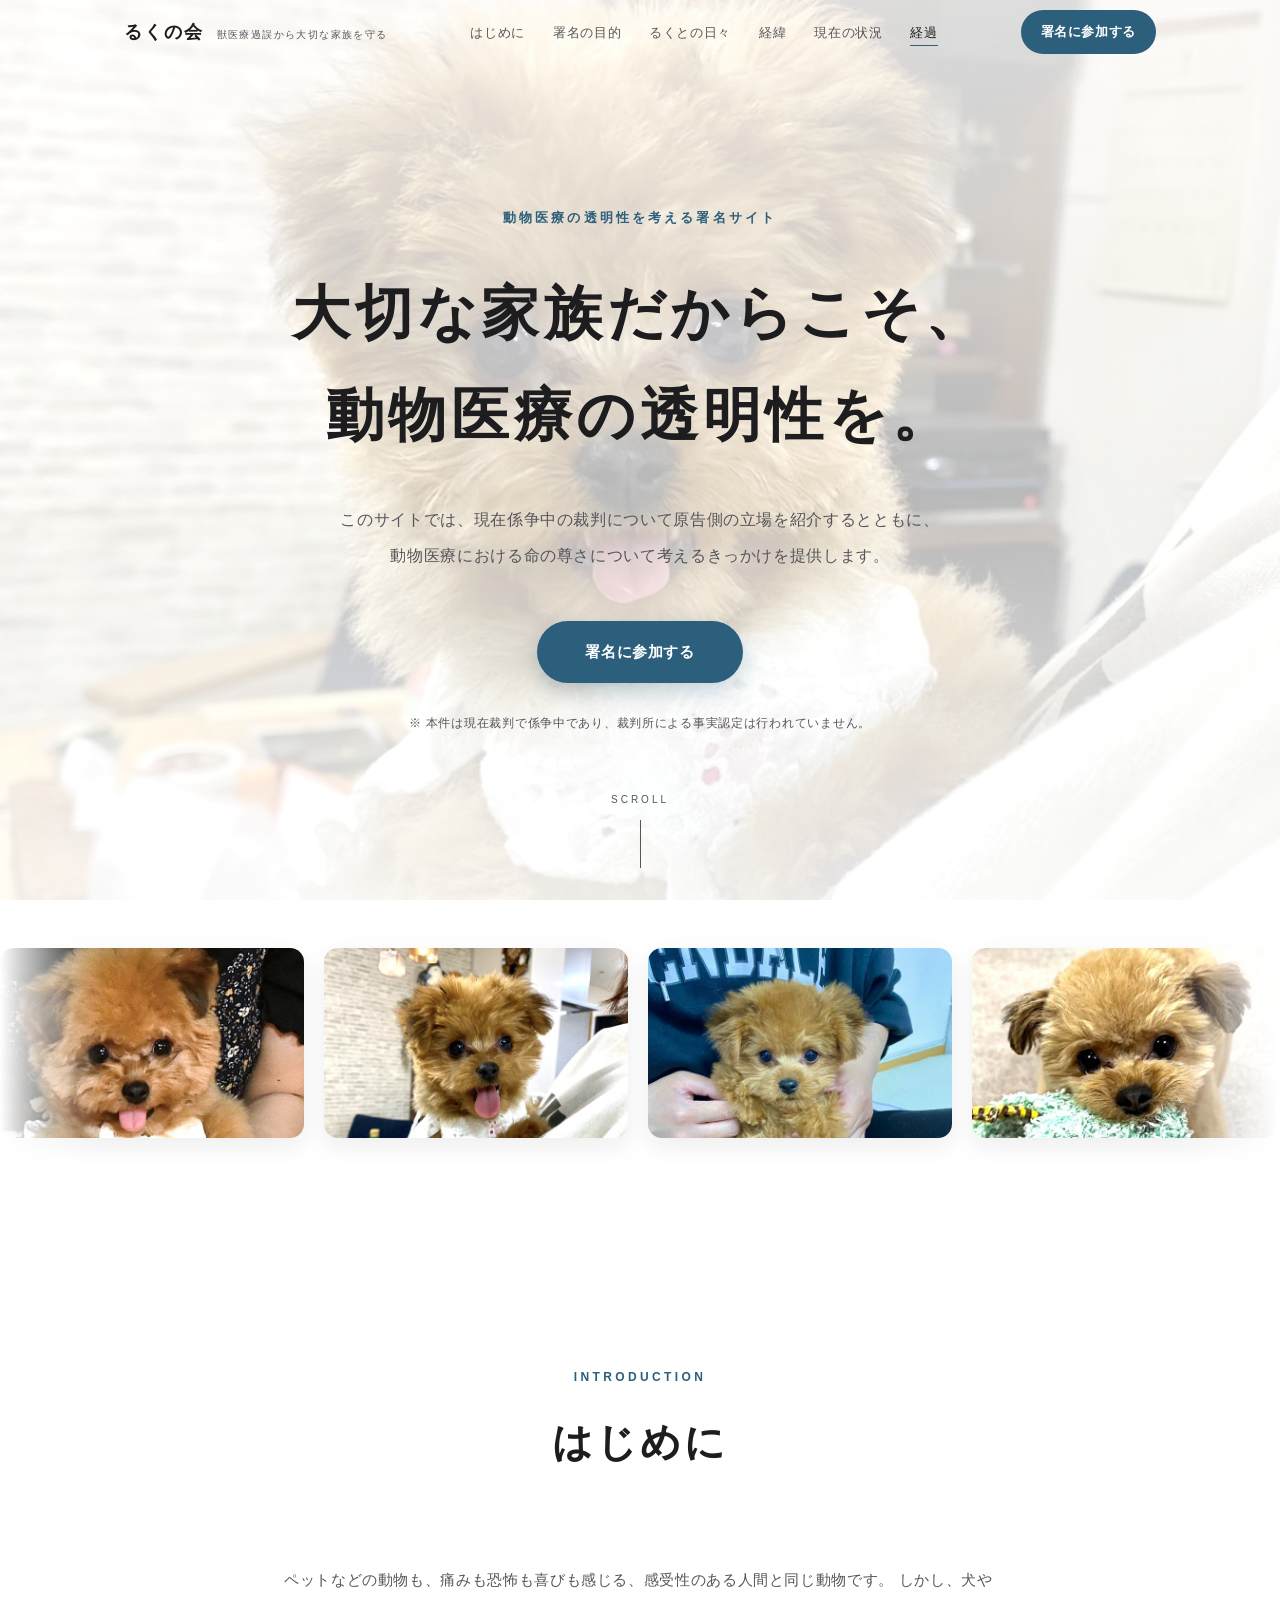
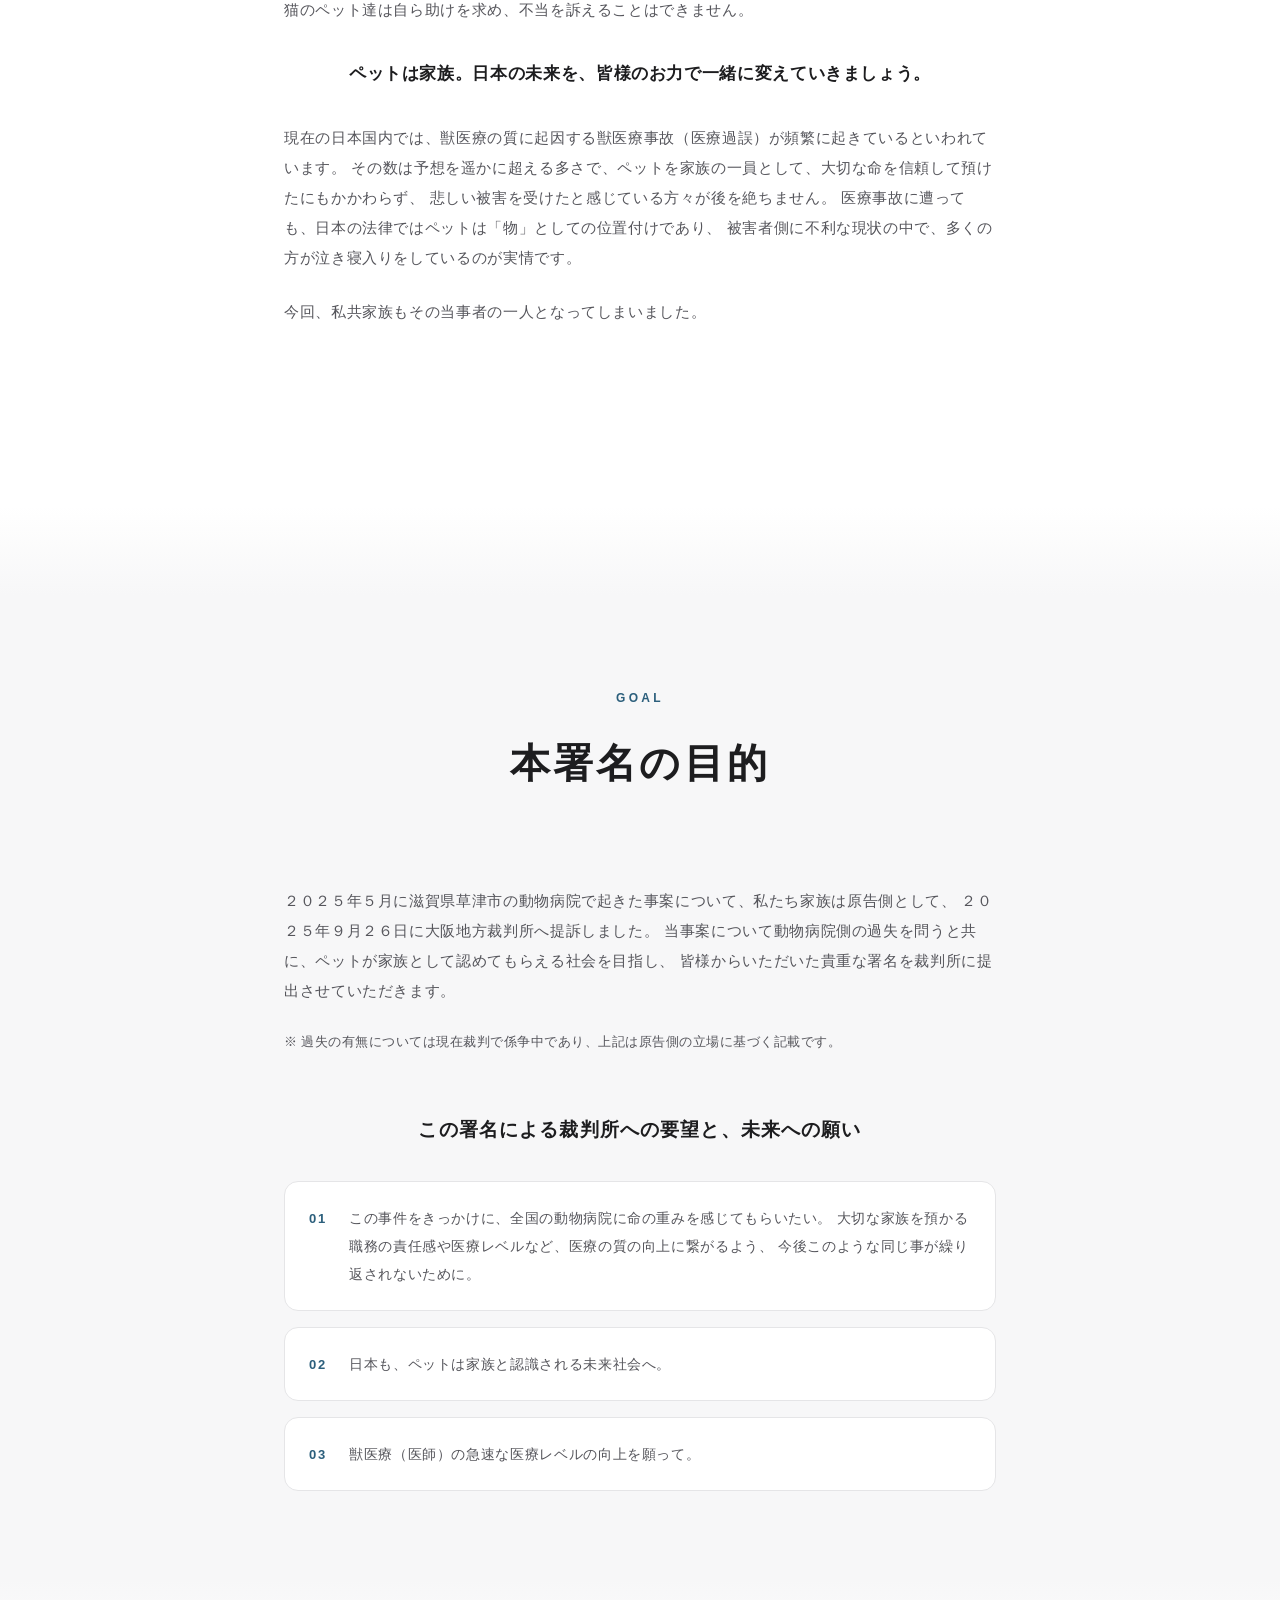
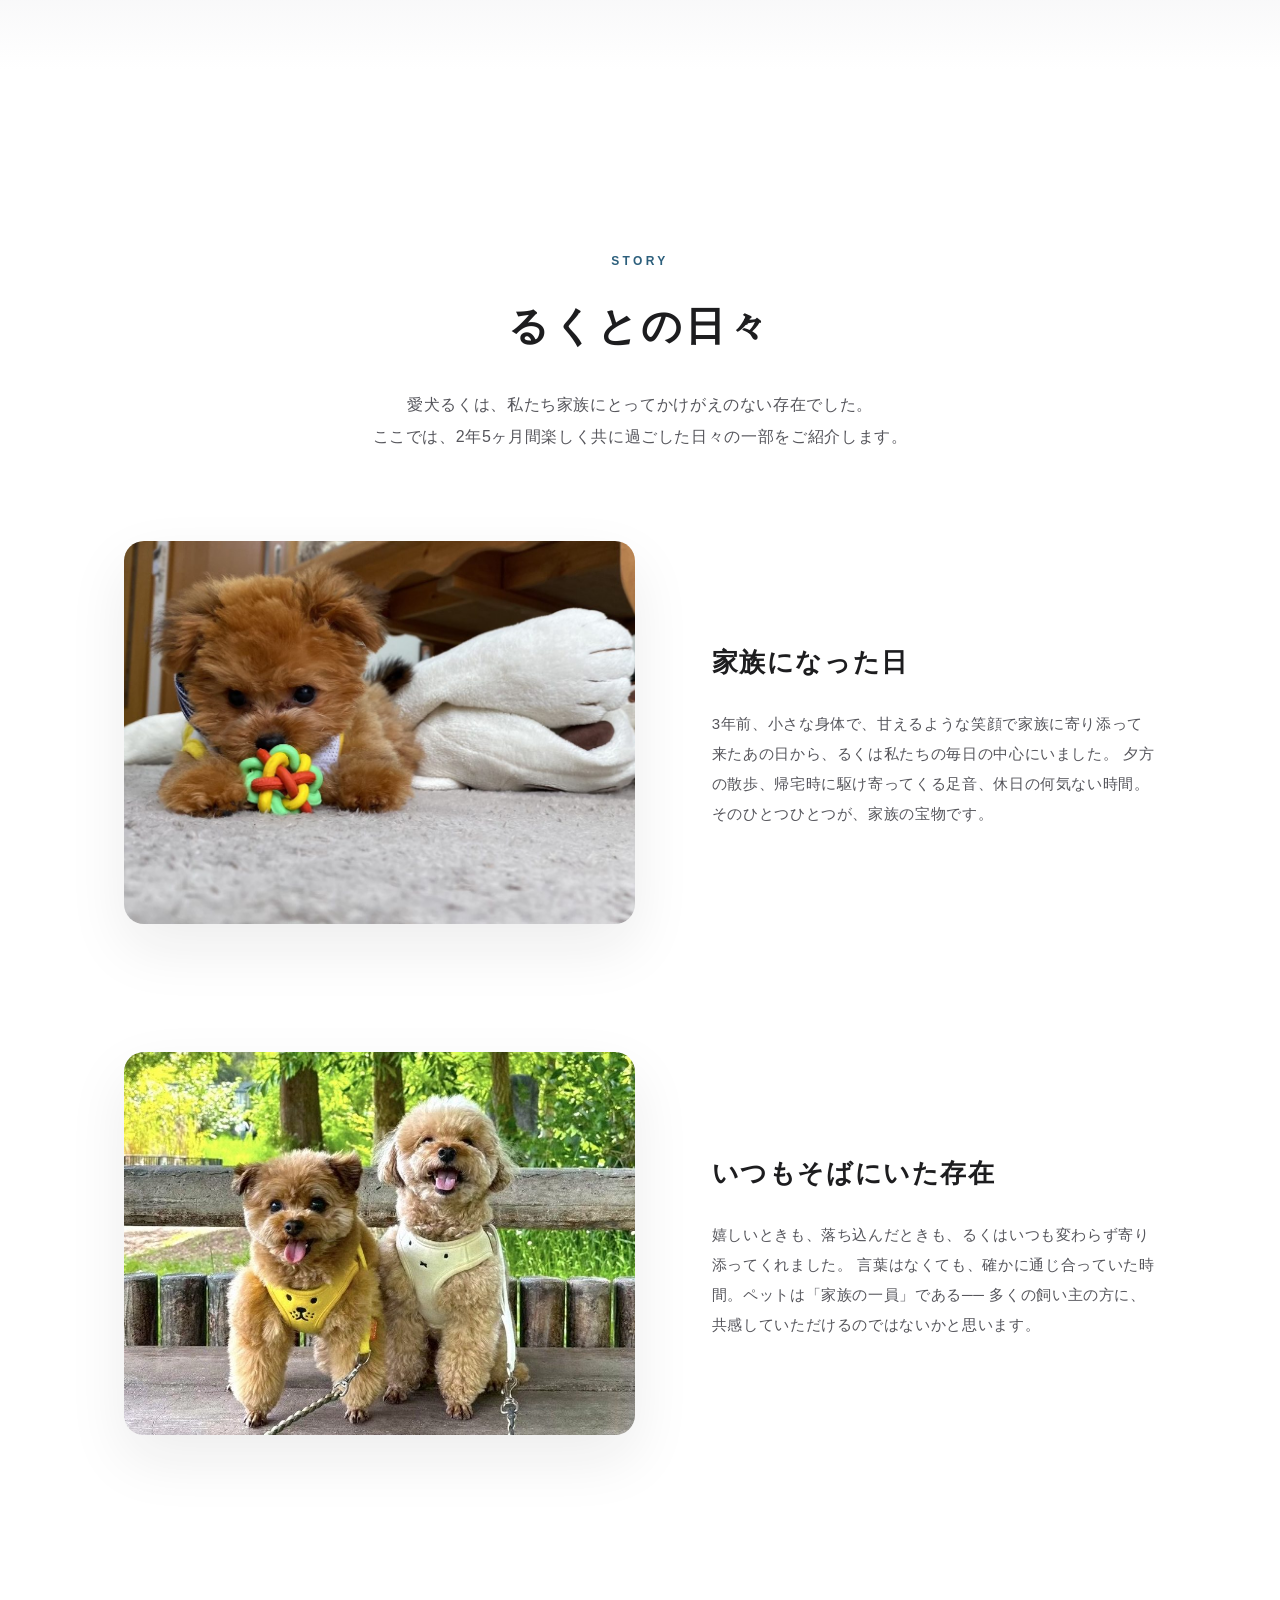
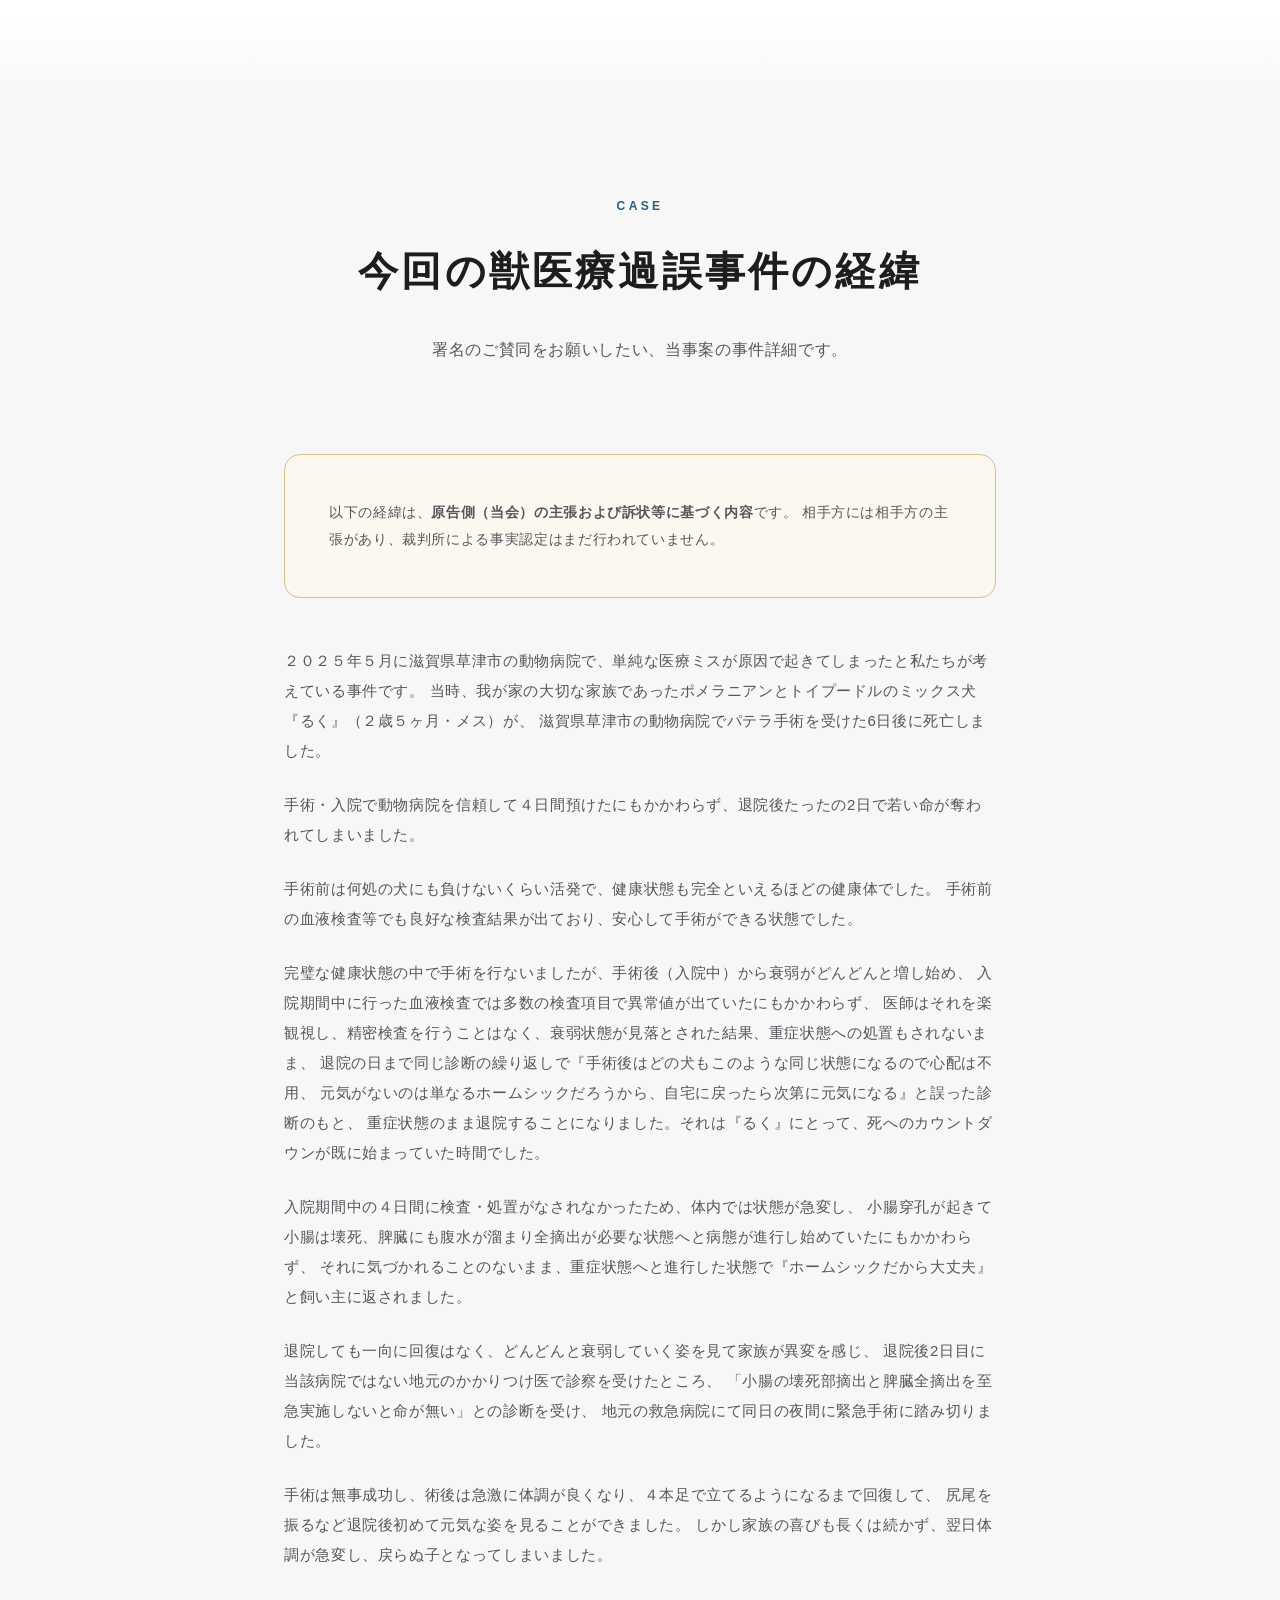
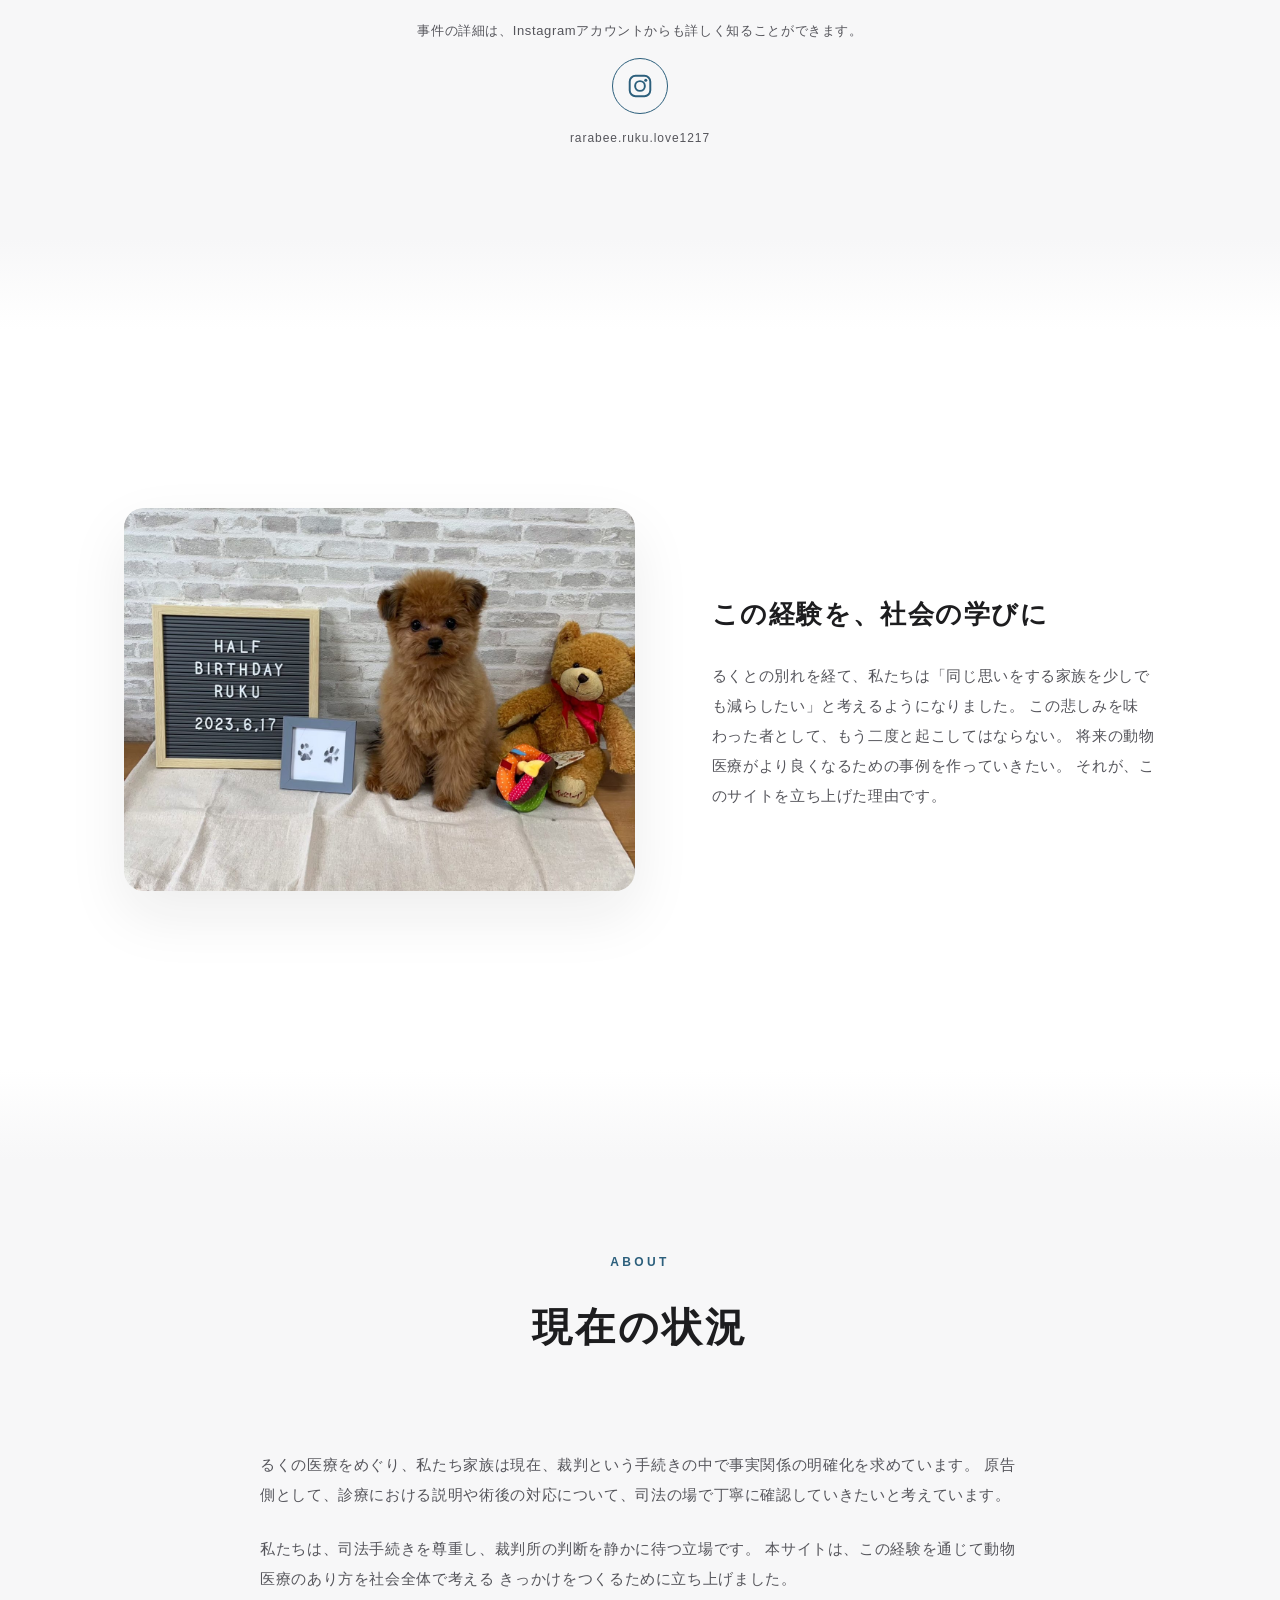
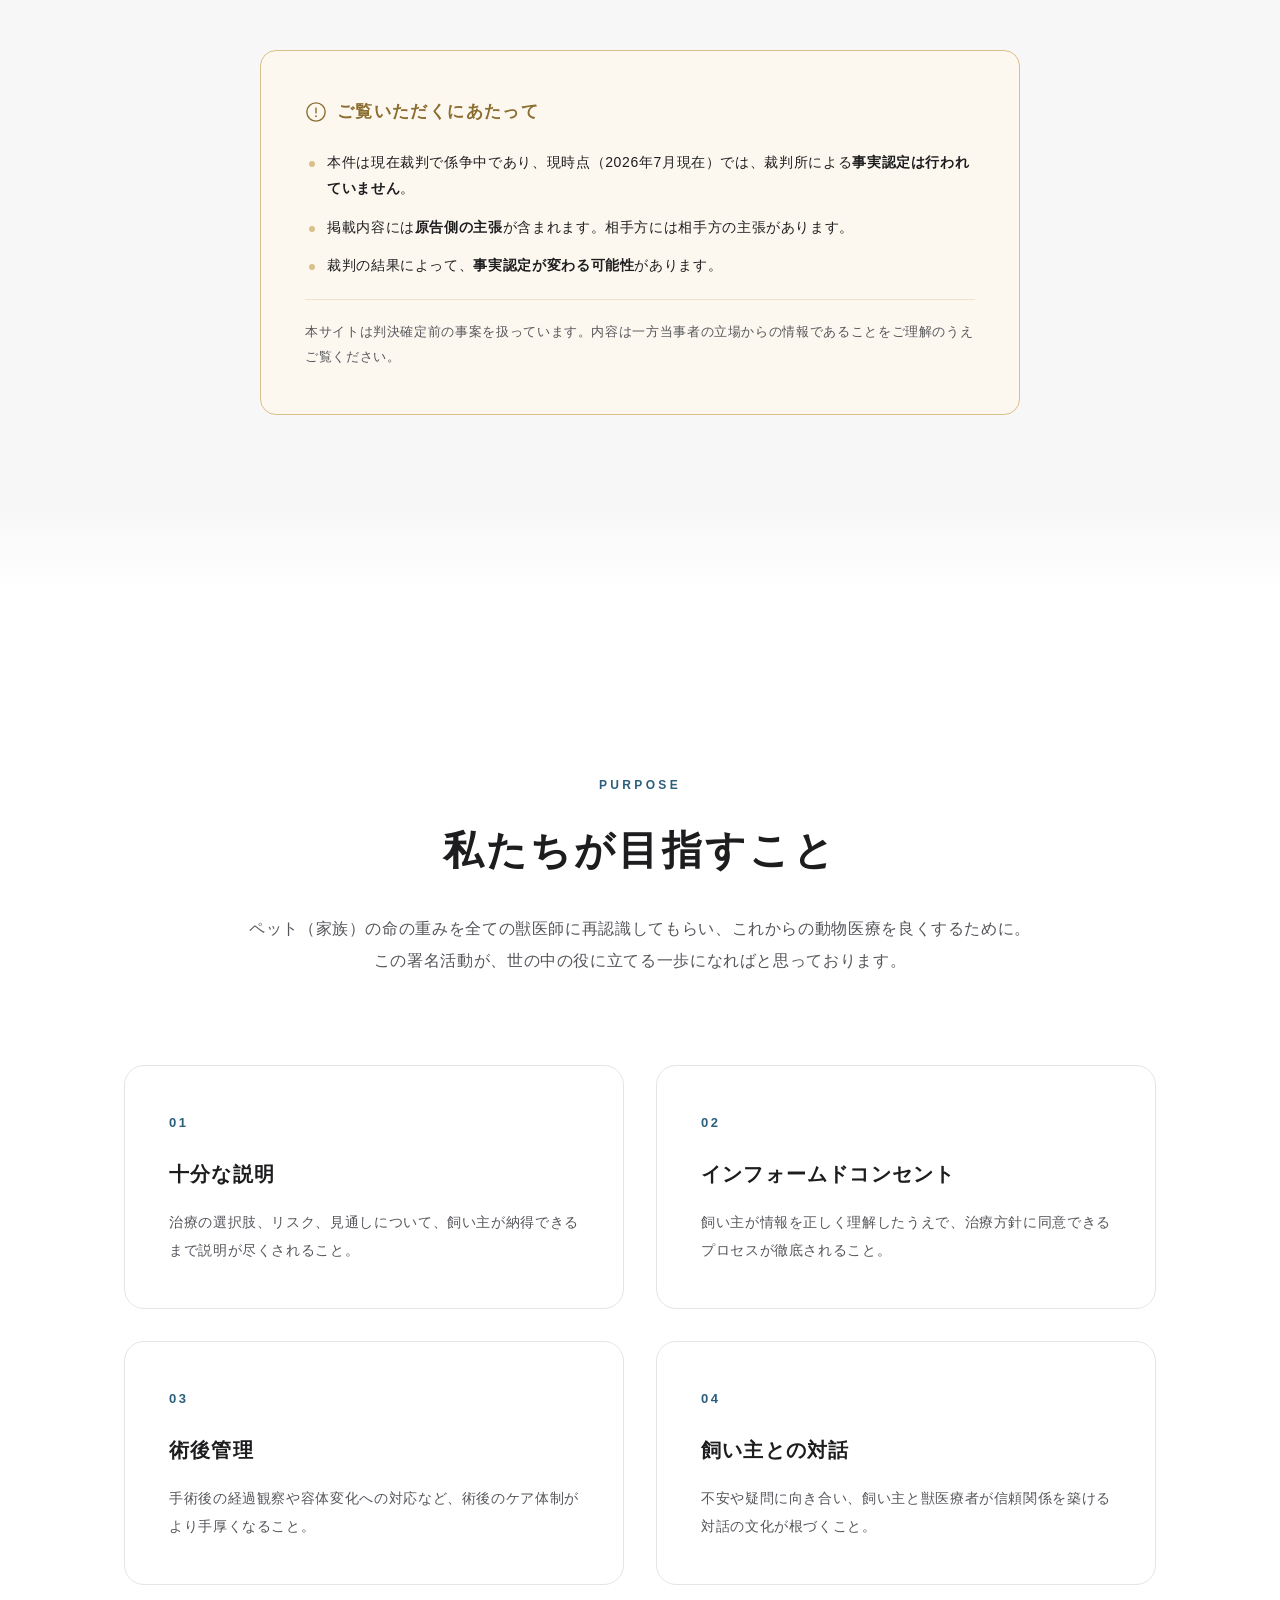
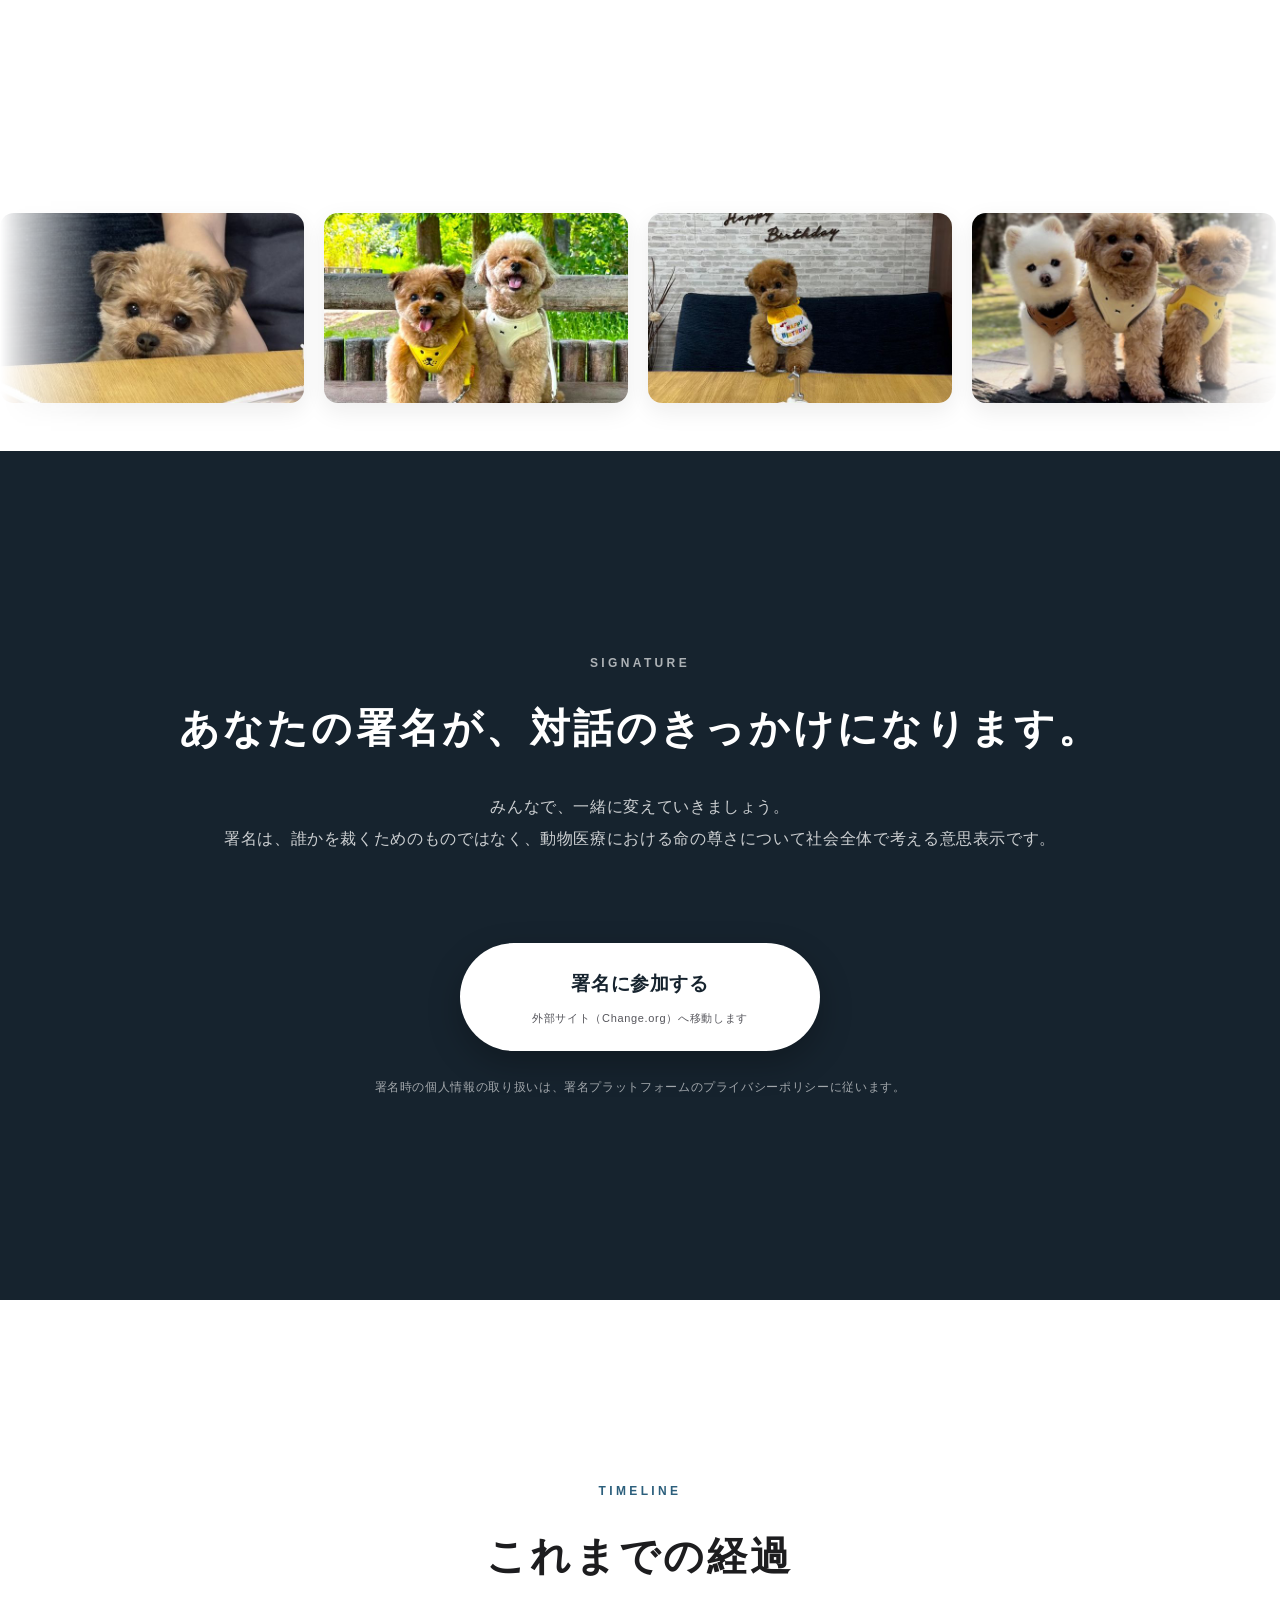
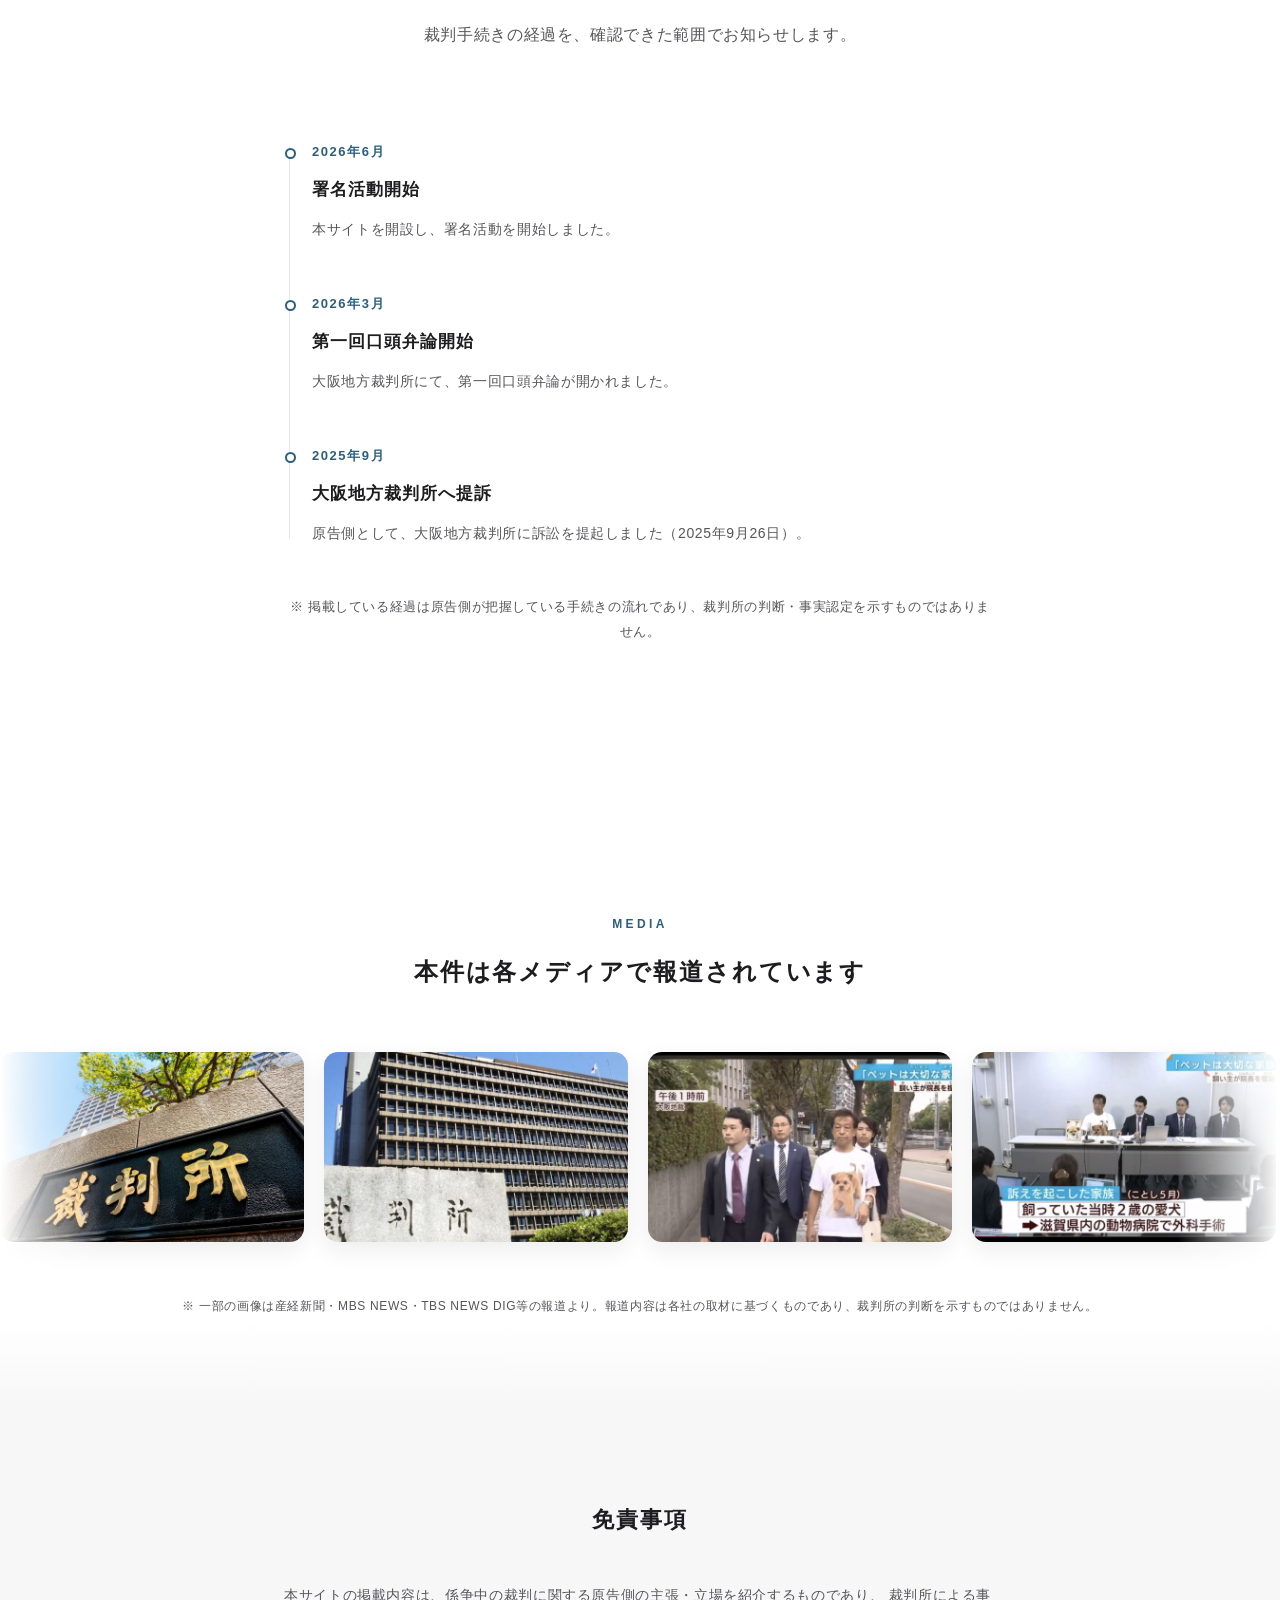
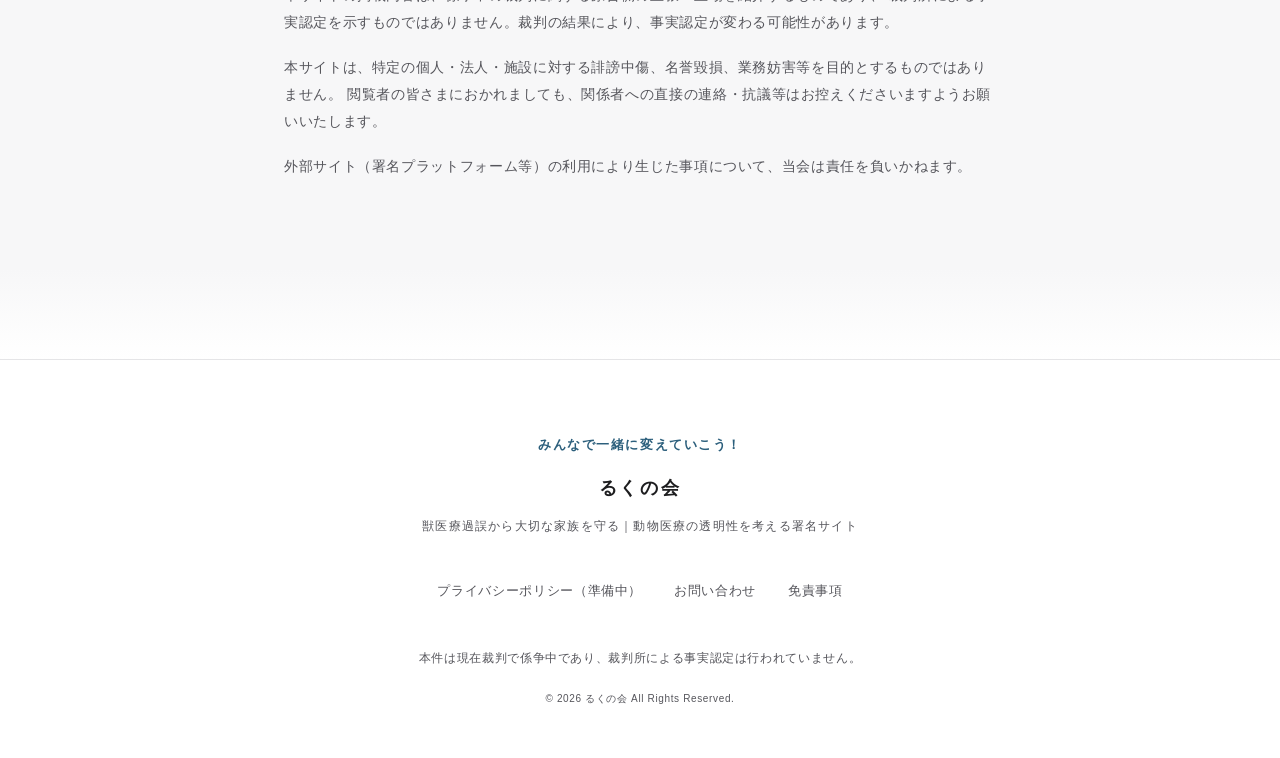
==== index.html @ 69aedde0 "InstagramリンクをアイコンボタンにDS変更（インラインSVG・円形・aria-label付き） Co-Authored-By: Claude Fable 5 <noreply@anthropi" ====
<!DOCTYPE html>
<html lang="ja">
<head>
  <meta charset="UTF-8">
  <meta name="viewport" content="width=device-width, initial-scale=1.0">

  <!-- ============================================================
       SEO 基本設定
       ※ 公開時に URL・サイト名・画像パスを実際の値へ差し替えてください
  ============================================================ -->
  <title>大切な家族だからこそ、動物医療の透明性を。｜るくの会（署名サイト）</title>
  <meta name="description" content="獣医療過誤から大切な家族を守る「るくの会」。現在係争中の裁判について原告側の立場を紹介するとともに、動物医療における命の尊さについて考えるきっかけを提供する署名サイトです。本件は裁判所による事実認定前の事案です。">

  <!-- OGP -->
  <meta property="og:type" content="website">
  <meta property="og:site_name" content="るくの会｜動物医療の透明性を考える署名サイト">
  <meta property="og:title" content="大切な家族だからこそ、動物医療の透明性を。">
  <meta property="og:description" content="動物医療における命の尊さについて考えるきっかけを。現在係争中の裁判について原告側の立場を紹介する署名サイトです（事実認定前の事案です）。">
  <meta property="og:url" content="https://jiantailanglin266-rgb.github.io/ruku-shomei-lp/">          <!-- TODO: 公開URLに差し替え -->
  <meta property="og:image" content="https://jiantailanglin266-rgb.github.io/ruku-shomei-lp/images/hero.jpg"> <!-- TODO: OGP画像(1200x630)に差し替え -->
  <meta property="og:locale" content="ja_JP">

  <!-- Twitter Card -->
  <meta name="twitter:card" content="summary_large_image">
  <meta name="twitter:title" content="大切な家族だからこそ、動物医療の透明性を。">
  <meta name="twitter:description" content="動物医療における命の尊さについて考える署名サイト。現在係争中の事案であり、事実認定は行われていません。">
  <meta name="twitter:image" content="https://jiantailanglin266-rgb.github.io/ruku-shomei-lp/images/hero.jpg"> <!-- TODO -->

  <link rel="canonical" href="https://jiantailanglin266-rgb.github.io/ruku-shomei-lp/"> <!-- TODO -->

  <!-- ============================================================
       構造化データ（JSON-LD）
       WebPage / BreadcrumbList / FAQPage を @graph でまとめて定義
       ※ パンくずは将来の下層ページ追加時に itemListElement を増やすだけで拡張可能
  ============================================================ -->
  <script type="application/ld+json">
  {
    "@context": "https://schema.org",
    "@graph": [
      {
        "@type": "WebPage",
        "@id": "https://jiantailanglin266-rgb.github.io/ruku-shomei-lp/#webpage",
        "url": "https://jiantailanglin266-rgb.github.io/ruku-shomei-lp/",
        "name": "大切な家族だからこそ、動物医療の透明性を。｜るくの会",
        "description": "獣医療過誤から大切な家族を守る「るくの会」。動物医療における命の尊さについて考えるきっかけを提供する署名サイト。現在係争中の裁判について原告側の立場を紹介しています（事実認定前）。",
        "inLanguage": "ja"
      },
      {
        "@type": "BreadcrumbList",
        "@id": "https://jiantailanglin266-rgb.github.io/ruku-shomei-lp/#breadcrumb",
        "itemListElement": [
          {
            "@type": "ListItem",
            "position": 1,
            "name": "ホーム",
            "item": "https://jiantailanglin266-rgb.github.io/ruku-shomei-lp/"
          }
        ]
      }
    ]
  }
  </script>

  <link rel="stylesheet" href="css/style.css">
</head>

<body>
  <!-- キーボード利用者向けスキップリンク（アクセシビリティ） -->
  <a class="skip-link" href="#main">本文へスキップ</a>

  <!-- ============================================================
       ヘッダー
       スクロールで背景が現れる固定ヘッダー（JSで .is-scrolled 付与）
  ============================================================ -->
  <header class="header" id="header">
    <div class="header__inner">
      <a class="header__logo" href="#top">るくの会<span class="header__tagline">獣医療過誤から大切な家族を守る</span></a>
      <nav class="header__nav" aria-label="メインナビゲーション">
        <ul class="header__list">
          <li class="header__item"><a class="header__link" href="#intro">はじめに</a></li>
          <li class="header__item"><a class="header__link" href="#goal">署名の目的</a></li>
          <li class="header__item"><a class="header__link" href="#story">るくとの日々</a></li>
          <li class="header__item"><a class="header__link" href="#case">経緯</a></li>
          <li class="header__item"><a class="header__link" href="#about">現在の状況</a></li>
          <li class="header__item"><a class="header__link" href="#timeline">経過</a></li>
        </ul>
      </nav>
      <a class="header__cta" href="#signature">署名に参加する</a>
    </div>
  </header>

  <main id="main">

    <!-- ============================================================
         Hero
         大きな写真エリア＋キャッチコピー
         写真差し替え： .hero__bg の background-image をCSSで指定するか、
         下の div を <img> に置き換えてください
    ============================================================ -->
    <section class="hero" id="top">
      <img class="hero__bg" src="images/hero.jpg"
           alt="子犬の頃のるく。白いレンガの壁の前で、白いレースの襟を着けてこちらを見つめている"
           data-parallax>
      <div class="hero__overlay" aria-hidden="true"></div>

      <div class="hero__content">
        <p class="hero__eyebrow js-fade">動物医療の透明性を考える署名サイト</p>
        <h1 class="hero__title js-fade">
          大切な家族だからこそ、<br>
          動物医療の透明性を。
        </h1>
        <p class="hero__lead js-fade">
          このサイトでは、現在係争中の裁判について原告側の立場を紹介するとともに、<br class="u-pc-only">
          動物医療における命の尊さについて考えるきっかけを提供します。
        </p>
        <div class="hero__actions js-fade">
          <a class="button button--primary" href="#signature">署名に参加する</a>
        </div>
        <!-- 係争中であることをファーストビューで明示（法的配慮） -->
        <p class="hero__note js-fade">
          ※ 本件は現在裁判で係争中であり、裁判所による事実認定は行われていません。
        </p>
      </div>

      <div class="hero__scroll" aria-hidden="true">
        <span class="hero__scroll-text">Scroll</span>
        <span class="hero__scroll-line"></span>
      </div>
    </section>

    <!-- ============================================================
         Marquee（上部）：子犬期の思い出が流れる帯
         画像の追加・入替は .marquee__group 内の <img> を編集
         ※ 2つ目のグループはループ用の複製（aria-hidden）。
           1つ目と同じ並びを維持すること
    ============================================================ -->
    <div class="marquee" aria-label="子犬の頃のるくの写真">
      <div class="marquee__track">
        <div class="marquee__group">
          <img class="marquee__img" src="images/marquee/dogs-01.jpg" alt="" loading="lazy" width="640" height="400">
          <img class="marquee__img" src="images/marquee/dogs-02.jpg" alt="" loading="lazy" width="640" height="400">
          <img class="marquee__img" src="images/marquee/dogs-03.jpg" alt="" loading="lazy" width="640" height="400">
          <img class="marquee__img" src="images/marquee/dogs-04.jpg" alt="" loading="lazy" width="640" height="400">
          <img class="marquee__img" src="images/marquee/dogs-05.jpg" alt="" loading="lazy" width="640" height="400">
          <img class="marquee__img" src="images/marquee/dogs-06.jpg" alt="" loading="lazy" width="640" height="400">
          <img class="marquee__img" src="images/marquee/dogs-07.jpg" alt="" loading="lazy" width="640" height="400">
          <img class="marquee__img" src="images/marquee/dogs-08.jpg" alt="" loading="lazy" width="640" height="400">
        </div>
        <div class="marquee__group" aria-hidden="true">
          <img class="marquee__img" src="images/marquee/dogs-01.jpg" alt="" loading="lazy" width="640" height="400">
          <img class="marquee__img" src="images/marquee/dogs-02.jpg" alt="" loading="lazy" width="640" height="400">
          <img class="marquee__img" src="images/marquee/dogs-03.jpg" alt="" loading="lazy" width="640" height="400">
          <img class="marquee__img" src="images/marquee/dogs-04.jpg" alt="" loading="lazy" width="640" height="400">
          <img class="marquee__img" src="images/marquee/dogs-05.jpg" alt="" loading="lazy" width="640" height="400">
          <img class="marquee__img" src="images/marquee/dogs-06.jpg" alt="" loading="lazy" width="640" height="400">
          <img class="marquee__img" src="images/marquee/dogs-07.jpg" alt="" loading="lazy" width="640" height="400">
          <img class="marquee__img" src="images/marquee/dogs-08.jpg" alt="" loading="lazy" width="640" height="400">
        </div>
      </div>
    </div>

    <!-- ============================================================
         はじめに
    ============================================================ -->
    <section class="section" id="intro">
      <div class="section__inner section__inner--narrow">
        <header class="section__header js-fade">
          <p class="section__eyebrow">Introduction</p>
          <h2 class="section__title">はじめに</h2>
        </header>
        <div class="prose js-fade">
          <p>
            ペットなどの動物も、痛みも恐怖も喜びも感じる、感受性のある人間と同じ動物です。
            しかし、犬や猫のペット達は自ら助けを求め、不当を訴えることはできません。
          </p>
          <p class="prose__emphasis">
            ペットは家族。日本の未来を、皆様のお力で一緒に変えていきましょう。
          </p>
          <p>
            現在の日本国内では、獣医療の質に起因する獣医療事故（医療過誤）が頻繁に起きているといわれています。
            その数は予想を遥かに超える多さで、ペットを家族の一員として、大切な命を信頼して預けたにもかかわらず、
            悲しい被害を受けたと感じている方々が後を絶ちません。
            医療事故に遭っても、日本の法律ではペットは「物」としての位置付けであり、
            被害者側に不利な現状の中で、多くの方が泣き寝入りをしているのが実情です。
          </p>
          <p>
            今回、私共家族もその当事者の一人となってしまいました。
          </p>
        </div>
      </div>
    </section>

    <!-- ============================================================
         本署名の目的
    ============================================================ -->
    <section class="section section--tint" id="goal">
      <div class="section__inner section__inner--narrow">
        <header class="section__header js-fade">
          <p class="section__eyebrow">Goal</p>
          <h2 class="section__title">本署名の目的</h2>
        </header>
        <div class="prose js-fade">
          <p>
            ２０２５年５月に滋賀県草津市の動物病院で起きた事案について、私たち家族は原告側として、
            ２０２５年９月２６日に大阪地方裁判所へ提訴しました。
            当事案について動物病院側の過失を問うと共に、ペットが家族として認めてもらえる社会を目指し、
            皆様からいただいた貴重な署名を裁判所に提出させていただきます。
          </p>
          <p class="prose__note">
            ※ 過失の有無については現在裁判で係争中であり、上記は原告側の立場に基づく記載です。
          </p>
        </div>

        <div class="goal js-fade">
          <h3 class="goal__heading">この署名による裁判所への要望と、未来への願い</h3>
          <ol class="goal__list">
            <li class="goal__item">
              この事件をきっかけに、全国の動物病院に命の重みを感じてもらいたい。
              大切な家族を預かる職務の責任感や医療レベルなど、医療の質の向上に繋がるよう、
              今後このような同じ事が繰り返されないために。
            </li>
            <li class="goal__item">
              日本も、ペットは家族と認識される未来社会へ。
            </li>
            <li class="goal__item">
              獣医療（医師）の急速な医療レベルの向上を願って。
            </li>
          </ol>
        </div>
      </div>
    </section>

    <!-- ============================================================
         Story：るくとの日々
         写真＋文章のブロックを .story__block として繰り返すだけで
         CMSなしで追加・編集できる構造
    ============================================================ -->
    <section class="story section" id="story">
      <div class="section__inner">
        <header class="section__header js-fade">
          <p class="section__eyebrow">Story</p>
          <h2 class="section__title">るくとの日々</h2>
          <p class="section__lead">
            愛犬るくは、私たち家族にとってかけがえのない存在でした。<br>
            ここでは、2年5ヶ月間楽しく共に過ごした日々の一部をご紹介します。
          </p>
        </header>

        <!-- ▼ ストーリーブロック（写真右） -->
        <article class="story__block js-fade">
          <img class="story__img" src="images/story-01.jpg"
               alt="家に来たばかりの頃のるく。カーペットの上でお気に入りのおもちゃを抱えている"
               loading="lazy" width="1400" height="787">
          <div class="story__text">
            <h3 class="story__heading">家族になった日</h3>
            <p class="story__body">
              3年前、小さな身体で、甘えるような笑顔で家族に寄り添って来たあの日から、るくは私たちの毎日の中心にいました。
              夕方の散歩、帰宅時に駆け寄ってくる足音、休日の何気ない時間。そのひとつひとつが、家族の宝物です。
            </p>
          </div>
        </article>

        <!-- ▼ ストーリーブロック（写真左： --reverse を付与） -->
        <article class="story__block story__block--reverse js-fade">
          <img class="story__img" src="images/story-02.jpg"
               alt="公園のベンチの上で、仲良しの犬と並んで座るるく"
               loading="lazy" width="850" height="661">
          <div class="story__text">
            <h3 class="story__heading">いつもそばにいた存在</h3>
            <p class="story__body">
              嬉しいときも、落ち込んだときも、るくはいつも変わらず寄り添ってくれました。
              言葉はなくても、確かに通じ合っていた時間。ペットは「家族の一員」である──
              多くの飼い主の方に、共感していただけるのではないかと思います。
            </p>
          </div>
        </article>

        <!-- ▲ ブロックを増やす場合は上の <article> をコピーして追記 -->

      </div>
    </section>

    <!-- ============================================================
         事件の経緯
         ※ 原告側の主張・訴状等に基づく内容であることを冒頭で明示。
           この注記枠は法的配慮のため削除しないこと
    ============================================================ -->
    <section class="case section section--tint" id="case">
      <div class="section__inner section__inner--narrow">
        <header class="section__header js-fade">
          <p class="section__eyebrow">Case</p>
          <h2 class="section__title">今回の獣医療過誤事件の経緯</h2>
          <p class="section__lead">署名のご賛同をお願いしたい、当事案の事件詳細です。</p>
        </header>

        <div class="notice js-fade" role="note" aria-label="経緯の記載についての注記">
          <p class="notice__footnote notice__footnote--single">
            以下の経緯は、<strong>原告側（当会）の主張および訴状等に基づく内容</strong>です。
            相手方には相手方の主張があり、裁判所による事実認定はまだ行われていません。
          </p>
        </div>

        <div class="prose js-fade">
          <p>
            ２０２５年５月に滋賀県草津市の動物病院で、単純な医療ミスが原因で起きてしまったと私たちが考えている事件です。
            当時、我が家の大切な家族であったポメラニアンとトイプードルのミックス犬『るく』（２歳５ヶ月・メス）が、
            滋賀県草津市の動物病院でパテラ手術を受けた6日後に死亡しました。
          </p>
          <p>
            手術・入院で動物病院を信頼して４日間預けたにもかかわらず、退院後たったの2日で若い命が奪われてしまいました。
          </p>
          <p>
            手術前は何処の犬にも負けないくらい活発で、健康状態も完全といえるほどの健康体でした。
            手術前の血液検査等でも良好な検査結果が出ており、安心して手術ができる状態でした。
          </p>
          <p>
            完璧な健康状態の中で手術を行ないましたが、手術後（入院中）から衰弱がどんどんと増し始め、
            入院期間中に行った血液検査では多数の検査項目で異常値が出ていたにもかかわらず、
            医師はそれを楽観視し、精密検査を行うことはなく、衰弱状態が見落とされた結果、重症状態への処置もされないまま、
            退院の日まで同じ診断の繰り返しで『手術後はどの犬もこのような同じ状態になるので心配は不用、
            元気がないのは単なるホームシックだろうから、自宅に戻ったら次第に元気になる』と誤った診断のもと、
            重症状態のまま退院することになりました。それは『るく』にとって、死へのカウントダウンが既に始まっていた時間でした。
          </p>
          <p>
            入院期間中の４日間に検査・処置がなされなかったため、体内では状態が急変し、
            小腸穿孔が起きて小腸は壊死、脾臓にも腹水が溜まり全摘出が必要な状態へと病態が進行し始めていたにもかかわらず、
            それに気づかれることのないまま、重症状態へと進行した状態で『ホームシックだから大丈夫』と飼い主に返されました。
          </p>
          <p>
            退院しても一向に回復はなく、どんどんと衰弱していく姿を見て家族が異変を感じ、
            退院後2日目に当該病院ではない地元のかかりつけ医で診察を受けたところ、
            「小腸の壊死部摘出と脾臓全摘出を至急実施しないと命が無い」との診断を受け、
            地元の救急病院にて同日の夜間に緊急手術に踏み切りました。
          </p>
          <p>
            手術は無事成功し、術後は急激に体調が良くなり、４本足で立てるようになるまで回復して、
            尻尾を振るなど退院後初めて元気な姿を見ることができました。
            しかし家族の喜びも長くは続かず、翌日体調が急変し、戻らぬ子となってしまいました。
          </p>
        </div>

        <div class="case__more js-fade">
          <p class="case__more-text">事件の詳細は、Instagramアカウントからも詳しく知ることができます。</p>
          <a class="case__more-link" href="https://www.instagram.com/rarabee.ruku.love1217/"
             target="_blank" rel="noopener noreferrer"
             aria-label="Instagramで事件の詳細を見る（rarabee.ruku.love1217）">
            <!-- Instagramアイコン（インラインSVG・現在色で描画） -->
            <svg class="case__more-icon" width="26" height="26" viewBox="0 0 24 24" fill="none" aria-hidden="true">
              <rect x="2.5" y="2.5" width="19" height="19" rx="5.5" stroke="currentColor" stroke-width="1.8"/>
              <circle cx="12" cy="12" r="4.5" stroke="currentColor" stroke-width="1.8"/>
              <circle cx="17.3" cy="6.7" r="1.4" fill="currentColor"/>
            </svg>
          </a>
          <p class="case__more-handle">rarabee.ruku.love1217</p>
        </div>
      </div>
    </section>

    <!-- ============================================================
         この経験を、社会の学びに
    ============================================================ -->
    <section class="story section" id="learning">
      <div class="section__inner">
        <article class="story__block js-fade">
          <img class="story__img" src="images/story-03.jpg"
               alt="生後6ヶ月の記念日。「HALF BIRTHDAY RUKU 2023.6.17」のボードと足形、くまのぬいぐるみと一緒に座るるく"
               loading="lazy" width="1400" height="1049">
          <div class="story__text">
            <h3 class="story__heading">この経験を、社会の学びに</h3>
            <p class="story__body">
              るくとの別れを経て、私たちは「同じ思いをする家族を少しでも減らしたい」と考えるようになりました。
              この悲しみを味わった者として、もう二度と起こしてはならない。
              将来の動物医療がより良くなるための事例を作っていきたい。
              それが、このサイトを立ち上げた理由です。
            </p>
          </div>
        </article>
      </div>
    </section>

    <!-- ============================================================
         About：現在の状況
         係争中であることを示す注意書きを最も目立つ形で掲載（法的配慮）
    ============================================================ -->
    <section class="about section section--tint" id="about">
      <div class="section__inner">
        <header class="section__header js-fade">
          <p class="section__eyebrow">About</p>
          <h2 class="section__title">現在の状況</h2>
        </header>

        <div class="about__body js-fade">
          <p class="about__text">
            るくの医療をめぐり、私たち家族は現在、裁判という手続きの中で事実関係の明確化を求めています。
            原告側として、診療における説明や術後の対応について、司法の場で丁寧に確認していきたいと考えています。
          </p>
          <p class="about__text">
            私たちは、司法手続きを尊重し、裁判所の判断を静かに待つ立場です。
            本サイトは、この経験を通じて動物医療のあり方を社会全体で考える
            きっかけをつくるために立ち上げました。
          </p>
        </div>

        <!-- 注意書きカード：事実認定前であることを強調表示 -->
        <div class="notice js-fade" role="note" aria-label="閲覧にあたっての重要なお知らせ">
          <h3 class="notice__title">
            <svg class="notice__icon" width="22" height="22" viewBox="0 0 24 24" fill="none" aria-hidden="true">
              <circle cx="12" cy="12" r="10" stroke="currentColor" stroke-width="1.5"/>
              <path d="M12 7.5v5.5" stroke="currentColor" stroke-width="1.5" stroke-linecap="round"/>
              <circle cx="12" cy="16.5" r="1" fill="currentColor"/>
            </svg>
            ご覧いただくにあたって
          </h3>
          <ul class="notice__list">
            <li class="notice__item">本件は現在裁判で係争中であり、現時点（2026年7月現在）では、裁判所による<strong>事実認定は行われていません</strong>。</li>
            <li class="notice__item">掲載内容には<strong>原告側の主張</strong>が含まれます。相手方には相手方の主張があります。</li>
            <li class="notice__item">裁判の結果によって、<strong>事実認定が変わる可能性</strong>があります。</li>
          </ul>
          <p class="notice__footnote">
            本サイトは判決確定前の事案を扱っています。内容は一方当事者の立場からの情報であることをご理解のうえご覧ください。
          </p>
        </div>
      </div>
    </section>

    <!-- ============================================================
         Purpose：私たちが目指すこと
         4つの柱をカードで提示
    ============================================================ -->
    <section class="purpose section" id="purpose">
      <div class="section__inner">
        <header class="section__header js-fade">
          <p class="section__eyebrow">Purpose</p>
          <h2 class="section__title">私たちが目指すこと</h2>
          <p class="section__lead">
            ペット（家族）の命の重みを全ての獣医師に再認識してもらい、これからの動物医療を良くするために。<br>
            この署名活動が、世の中の役に立てる一歩になればと思っております。
          </p>
        </header>

        <ul class="purpose__list">
          <li class="purpose__item js-fade">
            <span class="purpose__number" aria-hidden="true">01</span>
            <h3 class="purpose__heading">十分な説明</h3>
            <p class="purpose__body">
              治療の選択肢、リスク、見通しについて、飼い主が納得できるまで説明が尽くされること。
            </p>
          </li>
          <li class="purpose__item js-fade">
            <span class="purpose__number" aria-hidden="true">02</span>
            <h3 class="purpose__heading">インフォームドコンセント</h3>
            <p class="purpose__body">
              飼い主が情報を正しく理解したうえで、治療方針に同意できるプロセスが徹底されること。
            </p>
          </li>
          <li class="purpose__item js-fade">
            <span class="purpose__number" aria-hidden="true">03</span>
            <h3 class="purpose__heading">術後管理</h3>
            <p class="purpose__body">
              手術後の経過観察や容体変化への対応など、術後のケア体制がより手厚くなること。
            </p>
          </li>
          <li class="purpose__item js-fade">
            <span class="purpose__number" aria-hidden="true">04</span>
            <h3 class="purpose__heading">飼い主との対話</h3>
            <p class="purpose__body">
              不安や疑問に向き合い、飼い主と獣医療者が信頼関係を築ける対話の文化が根づくこと。
            </p>
          </li>
        </ul>
      </div>
    </section>

    <!-- ============================================================
         Marquee（中部）：成長後・お出かけの思い出が流れる帯（逆方向）
    ============================================================ -->
    <div class="marquee marquee--reverse" aria-label="成長したるくとお出かけの写真">
      <div class="marquee__track">
        <div class="marquee__group">
          <img class="marquee__img" src="images/marquee/dogs-09.jpg" alt="" loading="lazy" width="640" height="400">
          <img class="marquee__img" src="images/marquee/dogs-10.jpg" alt="" loading="lazy" width="640" height="400">
          <img class="marquee__img" src="images/marquee/dogs-11.jpg" alt="" loading="lazy" width="640" height="400">
          <img class="marquee__img" src="images/marquee/dogs-12.jpg" alt="" loading="lazy" width="640" height="400">
          <img class="marquee__img" src="images/marquee/dogs-13.jpg" alt="" loading="lazy" width="640" height="400">
          <img class="marquee__img" src="images/marquee/dogs-14.jpg" alt="" loading="lazy" width="640" height="400">
          <img class="marquee__img" src="images/marquee/dogs-15.jpg" alt="" loading="lazy" width="640" height="400">
          <img class="marquee__img" src="images/marquee/dogs-16.jpg" alt="" loading="lazy" width="640" height="400">
        </div>
        <div class="marquee__group" aria-hidden="true">
          <img class="marquee__img" src="images/marquee/dogs-09.jpg" alt="" loading="lazy" width="640" height="400">
          <img class="marquee__img" src="images/marquee/dogs-10.jpg" alt="" loading="lazy" width="640" height="400">
          <img class="marquee__img" src="images/marquee/dogs-11.jpg" alt="" loading="lazy" width="640" height="400">
          <img class="marquee__img" src="images/marquee/dogs-12.jpg" alt="" loading="lazy" width="640" height="400">
          <img class="marquee__img" src="images/marquee/dogs-13.jpg" alt="" loading="lazy" width="640" height="400">
          <img class="marquee__img" src="images/marquee/dogs-14.jpg" alt="" loading="lazy" width="640" height="400">
          <img class="marquee__img" src="images/marquee/dogs-15.jpg" alt="" loading="lazy" width="640" height="400">
          <img class="marquee__img" src="images/marquee/dogs-16.jpg" alt="" loading="lazy" width="640" height="400">
        </div>
      </div>
    </div>

    <!-- ============================================================
         Signature：署名CTA
         外部署名プラットフォームへの導線
         TODO: href を実際の Change.org 等のURLに差し替え
    ============================================================ -->
    <section class="signature section section--dark" id="signature">
      <div class="section__inner signature__inner">
        <header class="section__header js-fade">
          <p class="section__eyebrow section__eyebrow--light">Signature</p>
          <h2 class="section__title section__title--light">あなたの署名が、<br class="u-sp-only">対話のきっかけになります。</h2>
          <p class="section__lead section__lead--light">
            みんなで、一緒に変えていきましょう。<br>
            署名は、誰かを裁くためのものではなく、動物医療における命の尊さについて社会全体で考える意思表示です。
          </p>
        </header>

        <div class="signature__action js-fade">
          <!-- TODO: 実際の署名ページURLに差し替え -->
          <a class="button button--large" href="https://www.change.org/" target="_blank" rel="noopener noreferrer">
            署名に参加する
            <span class="button__sub">外部サイト（Change.org）へ移動します</span>
          </a>
          <p class="signature__note">
            署名時の個人情報の取り扱いは、署名プラットフォームのプライバシーポリシーに従います。
          </p>
        </div>
      </div>
    </section>

    <!-- ============================================================
         Timeline：裁判の経過
         <li class="timeline__item"> をコピーして日付を追加するだけで拡張可能
         ※ 表現は「主張」「手続き」ベースに統一し、断定表現は使わない
    ============================================================ -->
    <section class="timeline section" id="timeline">
      <div class="section__inner section__inner--narrow">
        <header class="section__header js-fade">
          <p class="section__eyebrow">Timeline</p>
          <h2 class="section__title">これまでの経過</h2>
          <p class="section__lead">裁判手続きの経過を、確認できた範囲でお知らせします。</p>
        </header>

        <ol class="timeline__list">
          <!-- ▼ 経過を追加する場合はこの <li> をコピーして一番上に追記 -->
          <li class="timeline__item js-fade">
            <time class="timeline__date" datetime="2026-06">2026年6月</time>
            <div class="timeline__content">
              <h3 class="timeline__heading">署名活動開始</h3>
              <p class="timeline__body">
                本サイトを開設し、署名活動を開始しました。
              </p>
            </div>
          </li>
          <li class="timeline__item js-fade">
            <time class="timeline__date" datetime="2026-03">2026年3月</time>
            <div class="timeline__content">
              <h3 class="timeline__heading">第一回口頭弁論開始</h3>
              <p class="timeline__body">
                大阪地方裁判所にて、第一回口頭弁論が開かれました。
              </p>
            </div>
          </li>
          <li class="timeline__item js-fade">
            <time class="timeline__date" datetime="2025-09">2025年9月</time>
            <div class="timeline__content">
              <h3 class="timeline__heading">大阪地方裁判所へ提訴</h3>
              <p class="timeline__body">
                原告側として、大阪地方裁判所に訴訟を提起しました（2025年9月26日）。
              </p>
            </div>
          </li>
        </ol>

        <p class="timeline__disclaimer js-fade">
          ※ 掲載している経過は原告側が把握している手続きの流れであり、裁判所の判断・事実認定を示すものではありません。
        </p>
      </div>
    </section>

    <!-- ============================================================
         Marquee（下部）：裁判・報道に関する画像が流れる帯
         ※ 報道各社の画像を含むため、出典表記を必ず残すこと
    ============================================================ -->
    <div class="marquee-media">
      <p class="marquee-media__eyebrow">Media</p>
      <h2 class="marquee-media__title">本件は各メディアで報道されています</h2>
      <div class="marquee" aria-label="本件の裁判・報道に関する画像">
        <div class="marquee__track">
          <div class="marquee__group">
            <img class="marquee__img" src="images/marquee/news-01.jpg" alt="裁判所の看板" loading="lazy" width="640" height="400">
            <img class="marquee__img" src="images/marquee/news-02.jpg" alt="裁判所の建物" loading="lazy" width="640" height="400">
            <img class="marquee__img" src="images/marquee/news-03.jpg" alt="大阪地方裁判所へ向かう原告側の様子（報道映像より）" loading="lazy" width="640" height="400">
            <img class="marquee__img" src="images/marquee/news-04.jpg" alt="提訴に関する記者会見の様子（報道映像より）" loading="lazy" width="640" height="400">
            <img class="marquee__img" src="images/marquee/news-05.jpg" alt="経緯を伝える報道番組の解説パネル" loading="lazy" width="640" height="400">
            <img class="marquee__img" src="images/marquee/news-06.jpg" alt="報道動画のサムネイル（MBS NEWS）" loading="lazy" width="640" height="400">
            <img class="marquee__img" src="images/marquee/news-07.jpg" alt="新聞社による記事の見出し（産経新聞）" loading="lazy" width="640" height="400">
            <img class="marquee__img" src="images/marquee/news-08.jpg" alt="経過をまとめた新聞社の図表（産経新聞）" loading="lazy" width="640" height="400">
          </div>
          <div class="marquee__group" aria-hidden="true">
            <img class="marquee__img" src="images/marquee/news-01.jpg" alt="" loading="lazy" width="640" height="400">
            <img class="marquee__img" src="images/marquee/news-02.jpg" alt="" loading="lazy" width="640" height="400">
            <img class="marquee__img" src="images/marquee/news-03.jpg" alt="" loading="lazy" width="640" height="400">
            <img class="marquee__img" src="images/marquee/news-04.jpg" alt="" loading="lazy" width="640" height="400">
            <img class="marquee__img" src="images/marquee/news-05.jpg" alt="" loading="lazy" width="640" height="400">
            <img class="marquee__img" src="images/marquee/news-06.jpg" alt="" loading="lazy" width="640" height="400">
            <img class="marquee__img" src="images/marquee/news-07.jpg" alt="" loading="lazy" width="640" height="400">
            <img class="marquee__img" src="images/marquee/news-08.jpg" alt="" loading="lazy" width="640" height="400">
          </div>
        </div>
      </div>
      <p class="marquee-media__note">
        ※ 一部の画像は産経新聞・MBS NEWS・TBS NEWS DIG等の報道より。報道内容は各社の取材に基づくものであり、裁判所の判断を示すものではありません。
      </p>
    </div>

    <!-- ============================================================
         免責事項（フッターからのリンク先）
    ============================================================ -->
    <section class="disclaimer section section--tint" id="disclaimer">
      <div class="section__inner section__inner--narrow">
        <h2 class="disclaimer__title js-fade">免責事項</h2>
        <div class="disclaimer__body js-fade">
          <p>
            本サイトの掲載内容は、係争中の裁判に関する原告側の主張・立場を紹介するものであり、
            裁判所による事実認定を示すものではありません。裁判の結果により、事実認定が変わる可能性があります。
          </p>
          <p>
            本サイトは、特定の個人・法人・施設に対する誹謗中傷、名誉毀損、業務妨害等を目的とするものではありません。
            閲覧者の皆さまにおかれましても、関係者への直接の連絡・抗議等はお控えくださいますようお願いいたします。
          </p>
          <p>
            外部サイト（署名プラットフォーム等）の利用により生じた事項について、当会は責任を負いかねます。
          </p>
        </div>
      </div>
    </section>

  </main>

  <!-- ============================================================
       フッター
  ============================================================ -->
  <footer class="footer">
    <div class="footer__inner">
      <p class="footer__slogan">みんなで一緒に変えていこう！</p>
      <p class="footer__logo">るくの会</p>
      <p class="footer__tagline">獣医療過誤から大切な家族を守る｜動物医療の透明性を考える署名サイト</p>

      <nav class="footer__nav" aria-label="フッターナビゲーション">
        <ul class="footer__list">
          <!-- TODO: プライバシーポリシー・お問い合わせは公開時に実URLへ差し替え -->
          <li class="footer__item"><a class="footer__link" href="#" aria-disabled="true">プライバシーポリシー（準備中）</a></li>
          <li class="footer__item"><a class="footer__link" href="mailto:contact@example.com">お問い合わせ</a></li>
          <li class="footer__item"><a class="footer__link" href="#disclaimer">免責事項</a></li>
        </ul>
      </nav>

      <p class="footer__note">
        本件は現在裁判で係争中であり、裁判所による事実認定は行われていません。
      </p>
      <p class="footer__copyright">
        <small>&copy; 2026 るくの会 All Rights Reserved.</small>
      </p>
    </div>
  </footer>

  <script src="js/main.js" defer></script>
</body>
</html>
---- css/style.css ----
/* ============================================================
   るくの会｜動物医療の透明性を考える署名サイト
   CSS設計：BEM（Block__Element--Modifier）
   コンセプト：白基調 / 大胆な余白 / タイポグラフィ重視 / 高級感と信頼感
   ============================================================ */

/* ------------------------------------------------------------
   1. カスタムプロパティ（デザイントークン）
   色・余白・書体をここで一元管理。トンマナ変更時はここだけ触る
------------------------------------------------------------ */
:root {
  /* Color */
  --color-text: #1d1d1f;          /* 本文：ほぼ黒 */
  --color-text-soft: #55555b;     /* 補足テキスト */
  --color-bg: #ffffff;            /* 基調の白 */
  --color-bg-tint: #f7f7f8;       /* セクション交互の淡いグレー */
  --color-bg-dark: #16232e;       /* 署名セクション：深い紺 */
  --color-accent: #2c5f7c;        /* アクセント：落ち着いた青 */
  --color-accent-dark: #234c63;   /* アクセント hover */
  --color-notice-bg: #fdf8ef;     /* 注意書きカード背景（淡い生成り） */
  --color-notice-border: #d9c08a; /* 注意書きカード枠 */
  --color-line: #e5e5e7;          /* 罫線 */

  /* Typography */
  --font-sans: "Hiragino Kaku Gothic ProN", "Hiragino Sans", "Yu Gothic Medium",
               "Yu Gothic", "Noto Sans JP", -apple-system, BlinkMacSystemFont, sans-serif;
  --font-serif: "Hiragino Mincho ProN", "Yu Mincho", "Noto Serif JP", serif;

  /* Spacing（余白を大胆に取るための基準値） */
  --space-section: clamp(96px, 14vw, 180px);   /* セクション間 */
  --space-header: clamp(48px, 7vw, 88px);      /* 見出しと本文の間 */

  /* Layout */
  --width-content: 1080px;
  --width-narrow: 760px;

  /* Motion */
  --ease-out: cubic-bezier(0.22, 1, 0.36, 1);
  --duration-fade: 1.05s;

  /* Motion tuning（演出の速度・強度はここで一元調整） */
  --reveal-distance: 20px;   /* リビール時の移動量（控えめに） */
  --reveal-scale: 1.04;      /* 写真リビール時の初期スケール */
  --reveal-stagger: 100ms;   /* 並列要素の時間差（JSが参照） */
  --parallax-factor: 0.18;   /* Heroパララックス係数（JSが参照） */
  --progress-height: 2px;    /* スクロールプログレスの太さ */
}

/* ------------------------------------------------------------
   2. リセット & ベース
------------------------------------------------------------ */
*,
*::before,
*::after {
  margin: 0;
  padding: 0;
  box-sizing: border-box;
}

html {
  scroll-behavior: smooth;
  /* 固定ヘッダー分、アンカー位置を下げる */
  scroll-padding-top: 84px;
}

body {
  font-family: var(--font-sans);
  color: var(--color-text);
  background-color: var(--color-bg);
  font-size: 16px;
  line-height: 2;
  letter-spacing: 0.04em;
  line-break: strict;           /* 和文の禁則処理を厳格に */
  -webkit-font-smoothing: antialiased;
  text-rendering: optimizeLegibility;
}

img {
  max-width: 100%;
  height: auto;
  display: block;
}

ul,
ol {
  list-style: none;
}

a {
  color: inherit;
  text-decoration: none;
}

/* フォーカスリング（アクセシビリティ：キーボード操作を可視化） */
:focus-visible {
  outline: 2px solid var(--color-accent);
  outline-offset: 3px;
  border-radius: 2px;
}

/* 動きを減らす設定のユーザーにはアニメーションを無効化 */
@media (prefers-reduced-motion: reduce) {
  html {
    scroll-behavior: auto;
  }
  *,
  *::before,
  *::after {
    animation-duration: 0.01ms !important;
    transition-duration: 0.01ms !important;
  }
}

/* ------------------------------------------------------------
   3. ユーティリティ
------------------------------------------------------------ */
/* スキップリンク：フォーカス時のみ表示 */
.skip-link {
  position: absolute;
  top: -80px;
  left: 16px;
  z-index: 200;
  padding: 12px 20px;
  background: var(--color-text);
  color: #fff;
  font-size: 14px;
  border-radius: 0 0 8px 8px;
  transition: top 0.2s var(--ease-out);
}

.skip-link:focus {
  top: 0;
}

/* PC/SP 表示切替用の改行 */
.u-pc-only { display: inline; }
.u-sp-only { display: none; }

@media (max-width: 768px) {
  .u-pc-only { display: none; }
  .u-sp-only { display: inline; }
}

/* フェードイン（JSが .is-visible を付与）
   移動量は --reveal-distance で一元調整。ゆっくり静かに立ち上げる */
.js-fade {
  opacity: 0;
  transform: translateY(var(--reveal-distance));
  transition:
    opacity var(--duration-fade) var(--ease-out),
    transform var(--duration-fade) var(--ease-out);
}

/* 発火前の要素にのみ will-change を当てる（合成レイヤーの浪費を防ぐ） */
.js-fade:not(.is-visible) {
  will-change: opacity, transform;
}

.js-fade.is-visible {
  opacity: 1;
  transform: translateY(0);
}

/* JS無効環境でも内容が読めるようフォールバック */
.no-js .js-fade {
  opacity: 1;
  transform: none;
}

/* ------------------------------------------------------------
   4. ヘッダー
------------------------------------------------------------ */
.header {
  position: fixed;
  top: 0;
  left: 0;
  width: 100%;
  z-index: 100;
  background: transparent;
  transition: background 0.4s var(--ease-out), box-shadow 0.4s var(--ease-out);
}

/* スクロール後：すりガラス風の白背景（JSで付与） */
.header.is-scrolled {
  background: rgba(255, 255, 255, 0.85);
  -webkit-backdrop-filter: blur(16px);
  backdrop-filter: blur(16px);
  /* 罫線＋ごく淡いドロップの2階調で、浮きすぎない立体感に */
  box-shadow:
    0 1px 0 rgba(0, 0, 0, 0.05),
    0 8px 24px rgba(29, 29, 31, 0.04);
}

.header__inner {
  max-width: var(--width-content);
  margin: 0 auto;
  padding: 0 24px;
  height: 64px;
  display: flex;
  align-items: center;
  justify-content: space-between;
  gap: 24px;
}

.header__logo {
  font-family: var(--font-serif);
  font-size: 18px;
  font-weight: 600;
  letter-spacing: 0.12em;
}

/* ロゴ横の小さなタグライン（SPでは非表示） */
.header__tagline {
  font-family: var(--font-sans);
  font-size: 10px;
  font-weight: 400;
  letter-spacing: 0.14em;
  color: var(--color-text-soft);
  margin-left: 12px;
}

@media (max-width: 768px) {
  .header__tagline {
    display: none;
  }
}

.header__list {
  display: flex;
  gap: 28px;
}

.header__link {
  position: relative;
  font-size: 13px;
  color: var(--color-text-soft);
  transition: color 0.3s;
}

.header__link:hover {
  color: var(--color-text);
}

/* 現在地の静かな下線（JSが .is-current を付与） */
.header__link::after {
  content: "";
  position: absolute;
  left: 0;
  right: 0;
  bottom: -6px;
  height: 1px;
  background: var(--color-accent);
  transform: scaleX(0);
  transform-origin: left;
  transition: transform 0.4s var(--ease-out);
}

.header__link.is-current {
  color: var(--color-text);
}

.header__link.is-current::after {
  transform: scaleX(1);
}

.header__cta {
  font-size: 13px;
  font-weight: 600;
  color: #fff;
  background: var(--color-accent);
  padding: 9px 20px;
  border-radius: 100px;
  transition: background 0.3s;
  white-space: nowrap;
}

.header__cta:hover {
  background: var(--color-accent-dark);
}

/* SP：ナビは非表示にしCTAのみ残す（1ページ完結のため許容） */
@media (max-width: 768px) {
  .header__nav {
    display: none;
  }
}

/* ------------------------------------------------------------
   5. ボタン（共通コンポーネント）
------------------------------------------------------------ */
.button {
  display: inline-flex;
  flex-direction: column;
  align-items: center;
  justify-content: center;
  gap: 4px;
  text-align: center;
  font-weight: 600;
  border-radius: 100px;
  transition: transform 0.3s var(--ease-out), background 0.3s, box-shadow 0.3s;
}

.button--primary {
  background: var(--color-accent);
  color: #fff;
  font-size: 15px;
  padding: 16px 48px;
  box-shadow: 0 8px 24px rgba(44, 95, 124, 0.28);
}

.button--primary:hover {
  background: var(--color-accent-dark);
  transform: translateY(-2px);
}

/* 署名セクションの大型ボタン */
.button--large {
  background: #fff;
  color: var(--color-bg-dark);
  font-size: clamp(16px, 2.4vw, 19px);
  padding: 22px 72px;
  box-shadow: 0 12px 32px rgba(0, 0, 0, 0.25);
}

.button--large:hover {
  transform: translateY(-2px);
  box-shadow: 0 16px 40px rgba(0, 0, 0, 0.3);
}

.button__sub {
  font-size: 11px;
  font-weight: 400;
  color: var(--color-text-soft);
  letter-spacing: 0.06em;
}

/* ------------------------------------------------------------
   6. セクション共通
------------------------------------------------------------ */
.section {
  padding: var(--space-section) 0;
}

/* 交互に敷く淡い背景：上下端を白へ溶かし、境界を滑らかに */
.section--tint {
  background: linear-gradient(
    180deg,
    var(--color-bg) 0%,
    var(--color-bg-tint) clamp(48px, 7vw, 96px),
    var(--color-bg-tint) calc(100% - clamp(48px, 7vw, 96px)),
    var(--color-bg) 100%
  );
}

/* 署名セクション：深い紺 */
.section--dark {
  background: var(--color-bg-dark);
  color: #fff;
}

.section__inner {
  max-width: var(--width-content);
  margin: 0 auto;
  padding: 0 24px;
}

.section__inner--narrow {
  max-width: var(--width-narrow);
}

.section__header {
  text-align: center;
  margin-bottom: var(--space-header);
}

.section__eyebrow {
  font-size: 12px;
  font-weight: 600;
  letter-spacing: 0.28em;
  text-transform: uppercase;
  color: var(--color-accent);
  margin-bottom: 20px;
}

.section__eyebrow--light {
  color: rgba(255, 255, 255, 0.65);
}

.section__title {
  font-family: var(--font-serif);
  font-size: clamp(26px, 4.6vw, 40px);
  font-weight: 600;
  line-height: 1.7;
  letter-spacing: 0.08em;
  font-feature-settings: "palt" 1;  /* 明朝の約物を詰めて据わりを良く */
  text-wrap: balance;               /* 行末の据わり（対応ブラウザのみ） */
}

.section__title--light {
  color: #fff;
}

.section__lead {
  margin-top: 28px;
  font-size: clamp(14px, 1.8vw, 16px);
  color: var(--color-text-soft);
}

.section__lead--light {
  color: rgba(255, 255, 255, 0.78);
}

/* ------------------------------------------------------------
   7. Hero
------------------------------------------------------------ */
.hero {
  position: relative;
  min-height: 100svh;
  display: flex;
  align-items: center;
  justify-content: center;
  overflow: hidden;
}

/* Hero写真：object-fit でトリミングしつつ全面表示 */
.hero__bg {
  position: absolute;
  inset: -10% 0;               /* パララックス移動分の余裕 */
  width: 100%;
  height: 120%;
  object-fit: cover;
  object-position: center 30%; /* 顔が中心に来るよう上寄せ */
  background: linear-gradient(168deg, #eef1f4 0%, #dfe6ec 45%, #cdd9e2 100%);
  will-change: transform;
}

/* 写真の上に敷く薄い白ベール：文字の可読性を担保 */
.hero__overlay {
  position: absolute;
  inset: 0;
  background: linear-gradient(
    180deg,
    rgba(255, 255, 255, 0.86) 0%,
    rgba(255, 255, 255, 0.72) 55%,
    rgba(255, 255, 255, 0.9) 100%
  );
}

.hero__content {
  position: relative;
  z-index: 1;
  text-align: center;
  padding: 120px 24px 80px;
  max-width: 880px;
}

.hero__eyebrow {
  font-size: 13px;
  font-weight: 600;
  letter-spacing: 0.24em;
  color: var(--color-accent);
  margin-bottom: 32px;
}

.hero__title {
  font-family: var(--font-serif);
  font-size: clamp(30px, 6.4vw, 58px);
  font-weight: 600;
  line-height: 1.75;
  letter-spacing: 0.08em;
  font-feature-settings: "palt" 1;
  text-wrap: balance;
}

.hero__lead {
  margin-top: 36px;
  font-size: clamp(14px, 1.9vw, 16px);
  line-height: 2.2;
  color: var(--color-text-soft);
}

.hero__actions {
  margin-top: 48px;
}

/* ファーストビューの係争中注記 */
.hero__note {
  margin-top: 28px;
  font-size: 12px;
  color: var(--color-text-soft);
  letter-spacing: 0.06em;
}

/* ------------------------------------------------------------
   7.2 スクロールプログレス（JSが生成・transform で更新）
   極細・アクセント色。読み進みを静かに示すだけの存在
------------------------------------------------------------ */
.scroll-progress {
  position: fixed;
  top: 0;
  left: 0;
  width: 100%;
  height: var(--progress-height);
  background: var(--color-accent);
  opacity: 0.8;
  transform: scaleX(0);
  transform-origin: left;
  z-index: 120;
  pointer-events: none;
}

/* スクロールインジケーター */
.hero__scroll {
  position: absolute;
  bottom: 32px;
  left: 50%;
  transform: translateX(-50%);
  display: flex;
  flex-direction: column;
  align-items: center;
  gap: 10px;
  z-index: 1;
}

.hero__scroll-text {
  font-size: 10px;
  letter-spacing: 0.3em;
  text-transform: uppercase;
  color: var(--color-text-soft);
}

.hero__scroll-line {
  width: 1px;
  height: 48px;
  background: var(--color-text-soft);
  transform-origin: top;
  animation: scroll-line 2.2s var(--ease-out) infinite;
}

@keyframes scroll-line {
  0%   { transform: scaleY(0); }
  45%  { transform: scaleY(1); transform-origin: top; }
  55%  { transform: scaleY(1); transform-origin: bottom; }
  100% { transform: scaleY(0); transform-origin: bottom; }
}

/* ------------------------------------------------------------
   6.5 Prose：本文テキストの共通コンポーネント
   （はじめに・本署名の目的・事件の経緯などの読み物セクション用）
------------------------------------------------------------ */
.prose {
  max-width: var(--width-narrow);
  margin: 0 auto;
}

.prose p {
  font-size: 15px;
  color: var(--color-text-soft);
}

.prose p + p {
  margin-top: 24px;
}

/* 呼びかけなどの強調行 */
.prose__emphasis {
  font-family: var(--font-serif);
  font-size: 17px !important;
  font-weight: 600;
  color: var(--color-text) !important;
  text-align: center;
  padding: 8px 0;
}

/* 補足注記（主張ベースであることの明示など） */
.prose__note {
  font-size: 12.5px !important;
  letter-spacing: 0.04em;
}

/* ------------------------------------------------------------
   6.6 Goal：裁判所への要望と未来への願い（番号付きリスト）
------------------------------------------------------------ */
.goal {
  max-width: var(--width-narrow);
  margin: 56px auto 0;
}

.goal__heading {
  font-family: var(--font-serif);
  font-size: 19px;
  font-weight: 600;
  letter-spacing: 0.06em;
  text-align: center;
  margin-bottom: 32px;
}

.goal__list {
  counter-reset: goal;
  display: grid;
  gap: 16px;
}

.goal__item {
  counter-increment: goal;
  position: relative;
  background: var(--color-bg);
  border: 1px solid var(--color-line);
  border-radius: 14px;
  padding: 22px 26px 22px 64px;
  font-size: 14px;
  color: var(--color-text-soft);
}

/* 01, 02, 03 の番号 */
.goal__item::before {
  content: "0" counter(goal);
  position: absolute;
  left: 24px;
  top: 24px;
  font-size: 13px;
  font-weight: 600;
  letter-spacing: 0.14em;
  color: var(--color-accent);
}

/* ------------------------------------------------------------
   6.7 Case：事件の経緯の補助要素
------------------------------------------------------------ */
/* 経緯セクション内の注記枠は本文の前に置くため下余白を調整 */
.case .notice {
  margin: 0 auto 48px;
}

/* 注記が1文のみの場合は上罫線を消す */
.notice__footnote--single {
  margin-top: 0 !important;
  padding-top: 0 !important;
  border-top: none !important;
  font-size: 13.5px !important;
  line-height: 2;
}

/* Instagramリンク */
.case__more {
  max-width: var(--width-narrow);
  margin: 48px auto 0;
  text-align: center;
}

.case__more-text {
  font-size: 13px;
  color: var(--color-text-soft);
  margin-bottom: 14px;
}

/* Instagramアイコン（円形のアイコンリンク） */
.case__more-link {
  display: inline-flex;
  align-items: center;
  justify-content: center;
  width: 56px;
  height: 56px;
  color: var(--color-accent);
  border: 1px solid var(--color-accent);
  border-radius: 50%;
  transition: background 0.3s, color 0.3s, transform 0.3s var(--ease-out);
}

.case__more-link:hover {
  background: var(--color-accent);
  color: #fff;
  transform: translateY(-2px);
}

.case__more-icon {
  display: block;
}

/* アイコン下のアカウント名 */
.case__more-handle {
  margin-top: 12px;
  font-size: 12px;
  letter-spacing: 0.08em;
  color: var(--color-text-soft);
}

/* ------------------------------------------------------------
   7.5 Marquee：写真が流れる帯（上部・中部・下部の3箇所）
   仕組み：同一の画像グループを2つ並べ、トラックを -50% まで
   等速移動させ続けることでシームレスに無限ループさせる
------------------------------------------------------------ */
.marquee {
  overflow: hidden;
  padding: clamp(28px, 4vw, 48px) 0;
  /* 左右端をふわっと消して高級感を出すマスク */
  -webkit-mask-image: linear-gradient(90deg, transparent 0%, #000 8%, #000 92%, transparent 100%);
          mask-image: linear-gradient(90deg, transparent 0%, #000 8%, #000 92%, transparent 100%);
}

.marquee__track {
  display: flex;
  width: max-content;
  animation: marquee-scroll 56s linear infinite;
}

/* 中部は逆方向に流して単調さを防ぐ */
.marquee--reverse .marquee__track {
  animation-direction: reverse;
}

/* ホバー中は一時停止（報道画像を読みたい人への配慮） */
.marquee:hover .marquee__track {
  animation-play-state: paused;
}

.marquee__group {
  display: flex;
  gap: clamp(12px, 1.6vw, 20px);
  padding-right: clamp(12px, 1.6vw, 20px);
}

.marquee__img {
  display: block;
  height: clamp(120px, 16vw, 190px);
  width: auto;
  border-radius: 14px;
  box-shadow: 0 8px 24px rgba(29, 29, 31, 0.08);
}

@keyframes marquee-scroll {
  from { transform: translateX(0); }
  to   { transform: translateX(-50%); }
}

/* 報道マーキーの見出しと出典表記 */
.marquee-media {
  padding: clamp(48px, 7vw, 88px) 0 0;
}

.marquee-media__eyebrow {
  text-align: center;
  font-size: 12px;
  font-weight: 600;
  letter-spacing: 0.28em;
  text-transform: uppercase;
  color: var(--color-accent);
  margin-bottom: 12px;
}

.marquee-media__title {
  text-align: center;
  font-family: var(--font-serif);
  font-size: clamp(18px, 2.6vw, 24px);
  font-weight: 600;
  letter-spacing: 0.08em;
  margin-bottom: 8px;
}

.marquee-media__note {
  text-align: center;
  font-size: 12px;
  color: var(--color-text-soft);
  padding: 0 24px;
  margin-top: 4px;
}

/* 動きを減らす設定：自動スクロールを止め、手動スクロールに切替 */
@media (prefers-reduced-motion: reduce) {
  .marquee {
    overflow-x: auto;
    -webkit-mask-image: none;
            mask-image: none;
  }
  .marquee__track {
    animation: none;
  }
}

/* ------------------------------------------------------------
   8. Story：るくとの日々
------------------------------------------------------------ */
.story__block {
  display: grid;
  grid-template-columns: 1.15fr 1fr;
  gap: clamp(32px, 6vw, 80px);
  align-items: center;
}

/* ブロック間の余白は大胆に */
.story__block + .story__block {
  margin-top: clamp(72px, 10vw, 140px);
}

/* 写真を左右交互に：--reverse で写真を右側へ */
.story__block--reverse .story__photo {
  order: 2;
}

.story__block--reverse .story__text {
  order: 1;
}

/* ダミー写真エリア：実写真差し替え時は <img class="story__img"> に置換 */
.story__photo {
  aspect-ratio: 4 / 3;
  border-radius: 20px;
  background: linear-gradient(150deg, #edf0f3 0%, #dde4ea 100%);
  display: flex;
  align-items: center;
  justify-content: center;
  box-shadow: 0 24px 60px rgba(29, 29, 31, 0.08);
}

.story__img {
  width: 100%;
  aspect-ratio: 4 / 3;
  object-fit: cover;
  border-radius: 20px;
  box-shadow: 0 24px 60px rgba(29, 29, 31, 0.08);
}

/* 写真の静かな立ち上がり：親ブロックのフェードに合わせ、
   わずかなスケール（--reveal-scale → 1.00）でそっと定位置へ */
.story__block.js-fade .story__img {
  transform: scale(var(--reveal-scale));
  transition: transform calc(var(--duration-fade) * 1.35) var(--ease-out);
}

.story__block.is-visible .story__img {
  transform: scale(1);
}

.story__photo-label {
  font-size: 11px;
  letter-spacing: 0.3em;
  text-transform: uppercase;
  color: #a8b2ba;
}

.story__heading {
  font-family: var(--font-serif);
  font-size: clamp(20px, 2.8vw, 26px);
  font-weight: 600;
  letter-spacing: 0.06em;
  margin-bottom: 20px;
}

.story__body {
  font-size: 15px;
  color: var(--color-text-soft);
}

@media (max-width: 768px) {
  .story__block,
  .story__block--reverse {
    grid-template-columns: 1fr;
  }
  /* SPでは常に写真→テキストの順 */
  .story__block--reverse .story__photo { order: 0; }
  .story__block--reverse .story__text { order: 1; }
}

/* ------------------------------------------------------------
   9. About：現在の状況 & 注意書きカード
------------------------------------------------------------ */
.about__body {
  max-width: var(--width-narrow);
  margin: 0 auto;
}

.about__text {
  font-size: 15px;
  color: var(--color-text-soft);
}

.about__text + .about__text {
  margin-top: 24px;
}

/* 注意書きカード：淡い生成り×金茶の枠で品位を保ちつつ目立たせる */
.notice {
  max-width: var(--width-narrow);
  margin: 56px auto 0;
  background: var(--color-notice-bg);
  border: 1px solid var(--color-notice-border);
  border-radius: 16px;
  padding: clamp(28px, 5vw, 44px);
}

.notice__title {
  display: flex;
  align-items: center;
  gap: 10px;
  font-size: 17px;
  font-weight: 600;
  letter-spacing: 0.08em;
  color: #8a6d2f;
  margin-bottom: 20px;
}

.notice__icon {
  flex-shrink: 0;
}

.notice__list {
  display: grid;
  gap: 12px;
}

.notice__item {
  position: relative;
  padding-left: 22px;
  font-size: 14px;
  line-height: 1.9;
}

/* リストマーカー（装飾は最小限のドット） */
.notice__item::before {
  content: "";
  position: absolute;
  left: 4px;
  top: 0.85em;
  width: 6px;
  height: 6px;
  border-radius: 50%;
  background: var(--color-notice-border);
}

.notice__item strong {
  font-weight: 600;
}

.notice__footnote {
  margin-top: 20px;
  padding-top: 20px;
  border-top: 1px solid rgba(217, 192, 138, 0.4);
  font-size: 12.5px;
  color: var(--color-text-soft);
}

/* ------------------------------------------------------------
   10. Purpose：私たちが目指すこと
------------------------------------------------------------ */
.purpose__list {
  display: grid;
  grid-template-columns: repeat(2, 1fr);
  gap: clamp(20px, 3vw, 32px);
}

.purpose__item {
  background: var(--color-bg);
  border: 1px solid var(--color-line);
  border-radius: 20px;
  padding: clamp(28px, 4vw, 44px);
  transition: box-shadow 0.4s var(--ease-out), transform 0.4s var(--ease-out);
}

.purpose__item:hover {
  box-shadow: 0 20px 48px rgba(29, 29, 31, 0.07);
  transform: translateY(-4px);
}

.purpose__number {
  display: block;
  font-size: 13px;
  font-weight: 600;
  letter-spacing: 0.2em;
  color: var(--color-accent);
  margin-bottom: 18px;
}

.purpose__heading {
  font-family: var(--font-serif);
  font-size: 20px;
  font-weight: 600;
  letter-spacing: 0.06em;
  margin-bottom: 14px;
}

.purpose__body {
  font-size: 14px;
  color: var(--color-text-soft);
}

@media (max-width: 768px) {
  .purpose__list {
    grid-template-columns: 1fr;
  }
}

/* ------------------------------------------------------------
   11. Signature：署名CTA
------------------------------------------------------------ */
/* 重いメッセージのセクションは呼吸を深く（余白の緩急） */
.signature {
  padding: calc(var(--space-section) * 1.12) 0;
}

.signature__inner {
  text-align: center;
}

.signature__action {
  margin-top: 8px;
}

.signature__note {
  margin-top: 24px;
  font-size: 12px;
  color: rgba(255, 255, 255, 0.6);
}

/* ------------------------------------------------------------
   12. Timeline：これまでの経過
------------------------------------------------------------ */
.timeline__list {
  position: relative;
  padding-left: 28px;
}

/* 縦のライン：進入時に上から静かに描画される（JSが .is-drawn を付与） */
.timeline__list::before {
  content: "";
  position: absolute;
  left: 5px;
  top: 8px;
  bottom: 8px;
  width: 1px;
  background: var(--color-line);
  transform: scaleY(0);
  transform-origin: top;
  transition: transform 1.8s var(--ease-out) 0.15s;
}

.timeline__list.is-drawn::before {
  transform: scaleY(1);
}

.timeline__item {
  position: relative;
  padding-bottom: 48px;
}

.timeline__item:last-child {
  padding-bottom: 0;
}

/* ドット */
.timeline__item::before {
  content: "";
  position: absolute;
  left: -27px;
  top: 9px;
  width: 11px;
  height: 11px;
  border-radius: 50%;
  background: var(--color-bg);
  border: 2px solid var(--color-accent);
}

.timeline__date {
  display: block;
  font-size: 13px;
  font-weight: 600;
  letter-spacing: 0.12em;
  color: var(--color-accent);
  margin-bottom: 8px;
}

.timeline__heading {
  font-size: 17px;
  font-weight: 600;
  letter-spacing: 0.06em;
  margin-bottom: 8px;
}

.timeline__body {
  font-size: 14px;
  color: var(--color-text-soft);
}

.timeline__disclaimer {
  margin-top: 48px;
  font-size: 12.5px;
  color: var(--color-text-soft);
  text-align: center;
}

/* ------------------------------------------------------------
   14. 免責事項
------------------------------------------------------------ */
.disclaimer__title {
  font-family: var(--font-serif);
  font-size: 22px;
  font-weight: 600;
  letter-spacing: 0.08em;
  text-align: center;
  margin-bottom: 40px;
}

.disclaimer__body p {
  font-size: 13.5px;
  color: var(--color-text-soft);
}

.disclaimer__body p + p {
  margin-top: 18px;
}

/* ------------------------------------------------------------
   15. フッター
------------------------------------------------------------ */
.footer {
  border-top: 1px solid var(--color-line);
  padding: 72px 0 48px;
  text-align: center;
}

.footer__inner {
  max-width: var(--width-content);
  margin: 0 auto;
  padding: 0 24px;
}

/* 呼びかけスローガン */
.footer__slogan {
  font-size: 13px;
  font-weight: 600;
  letter-spacing: 0.12em;
  color: var(--color-accent);
  margin-bottom: 12px;
}

.footer__logo {
  font-family: var(--font-serif);
  font-size: 18px;
  font-weight: 600;
  letter-spacing: 0.14em;
}

.footer__tagline {
  margin-top: 8px;
  font-size: 12px;
  color: var(--color-text-soft);
  letter-spacing: 0.1em;
}

.footer__nav {
  margin-top: 36px;
}

.footer__list {
  display: flex;
  justify-content: center;
  flex-wrap: wrap;
  gap: 12px 32px;
}

.footer__link {
  font-size: 13px;
  color: var(--color-text-soft);
  transition: color 0.3s;
}

.footer__link:hover {
  color: var(--color-text);
}

.footer__note {
  margin-top: 40px;
  font-size: 12px;
  color: var(--color-text-soft);
}

.footer__copyright {
  margin-top: 16px;
  font-size: 12px;
  color: var(--color-text-soft);
}
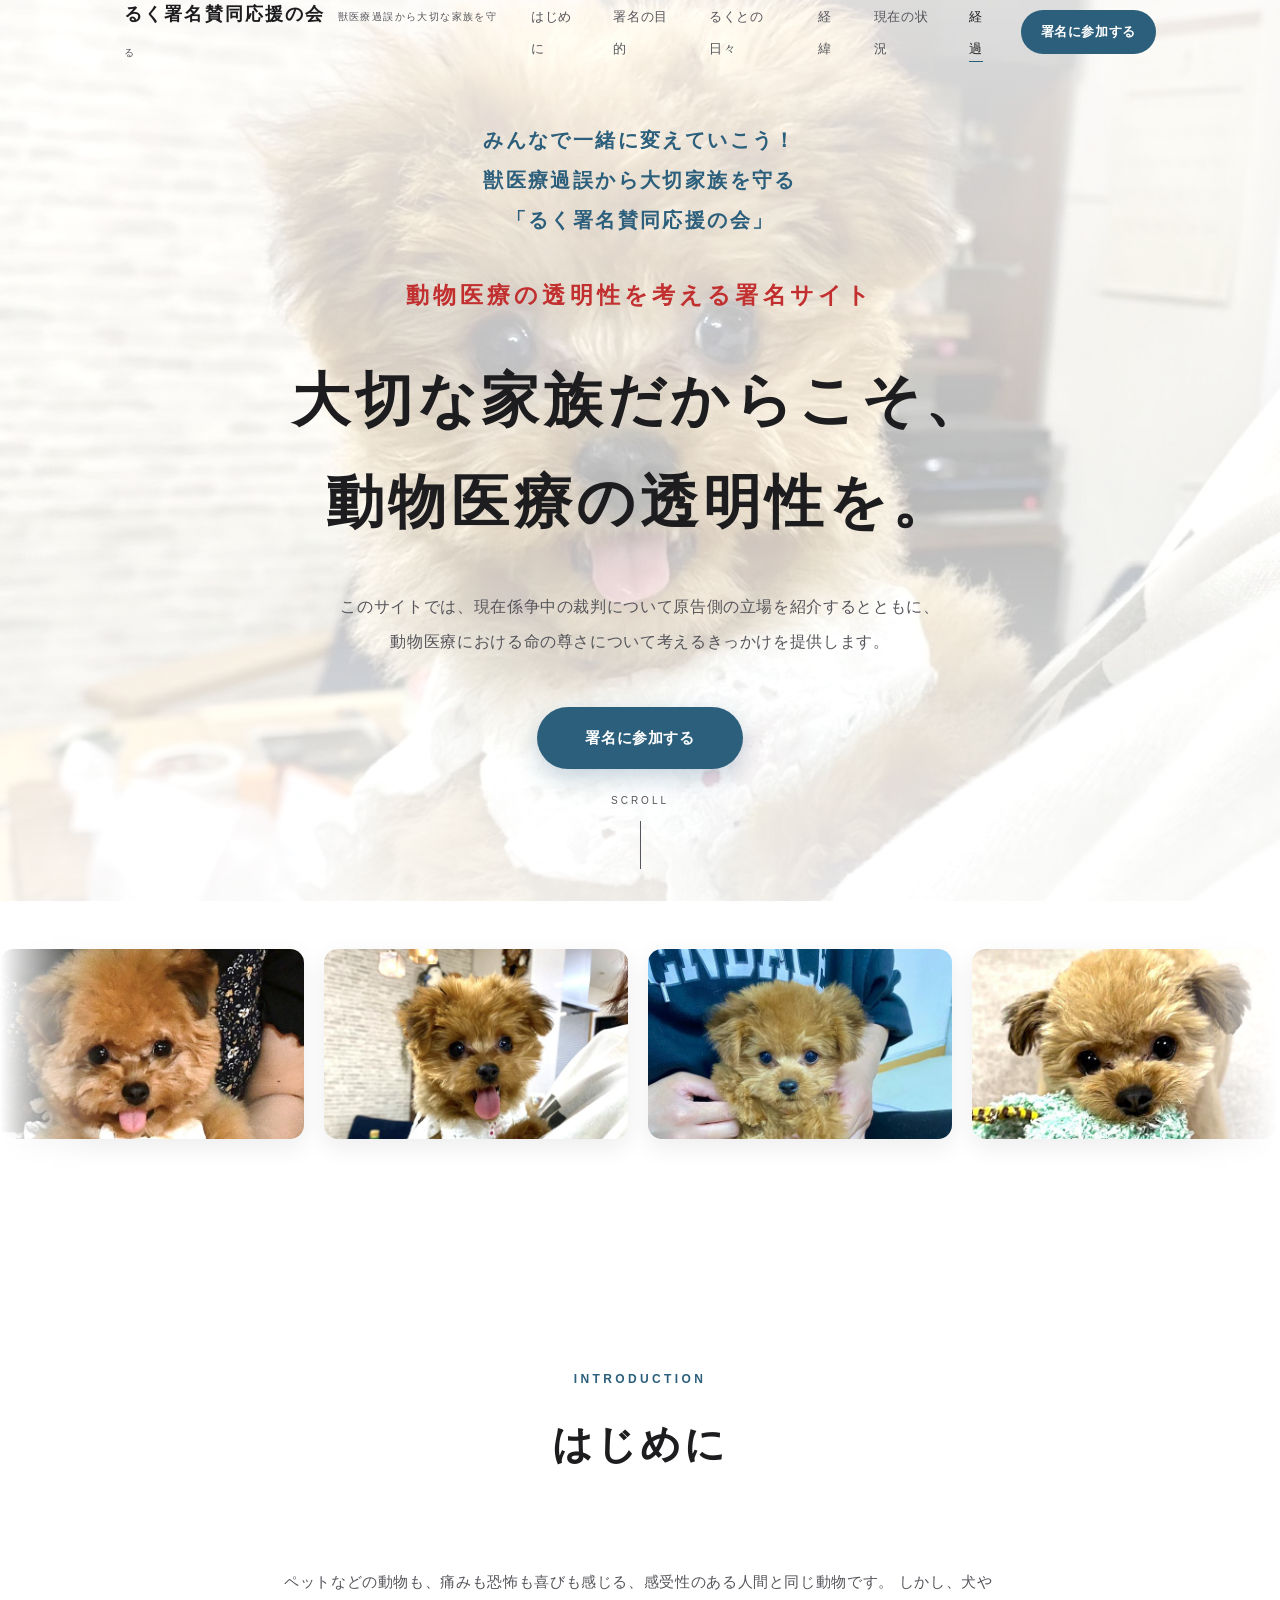
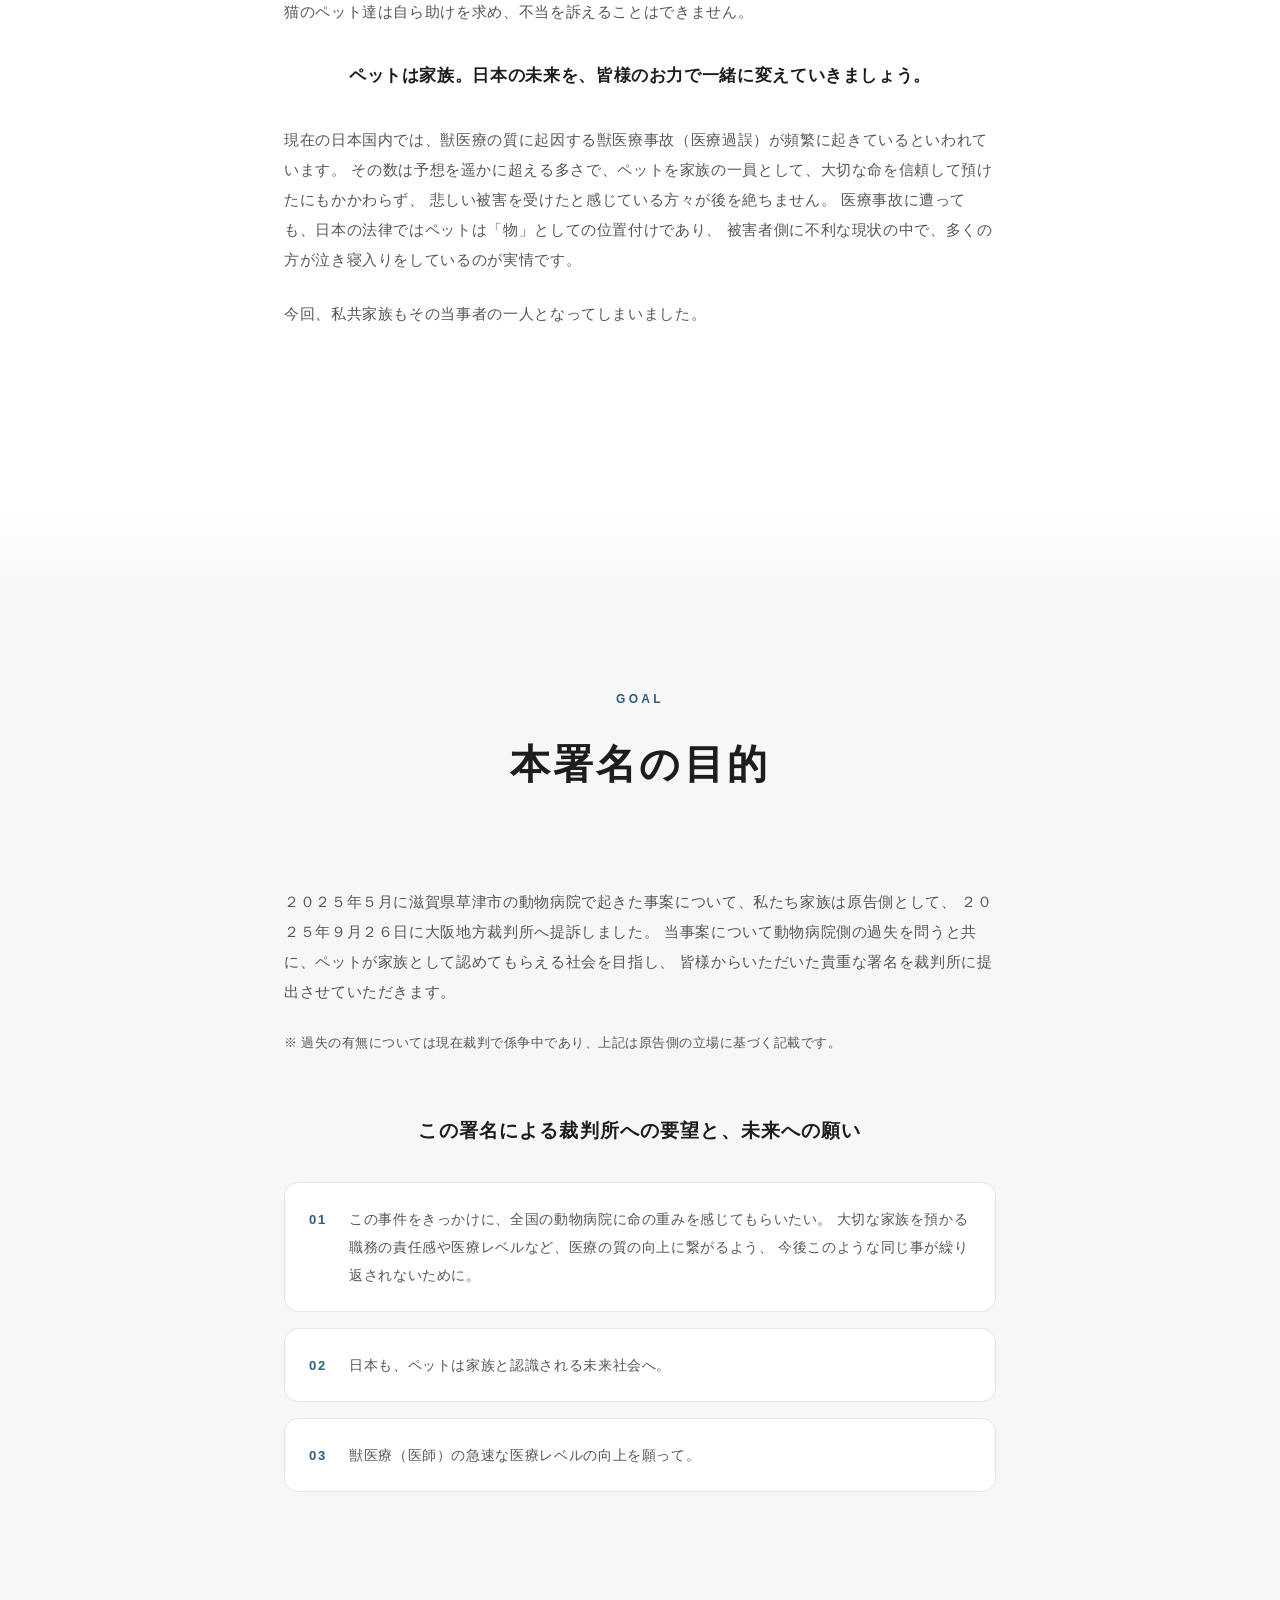
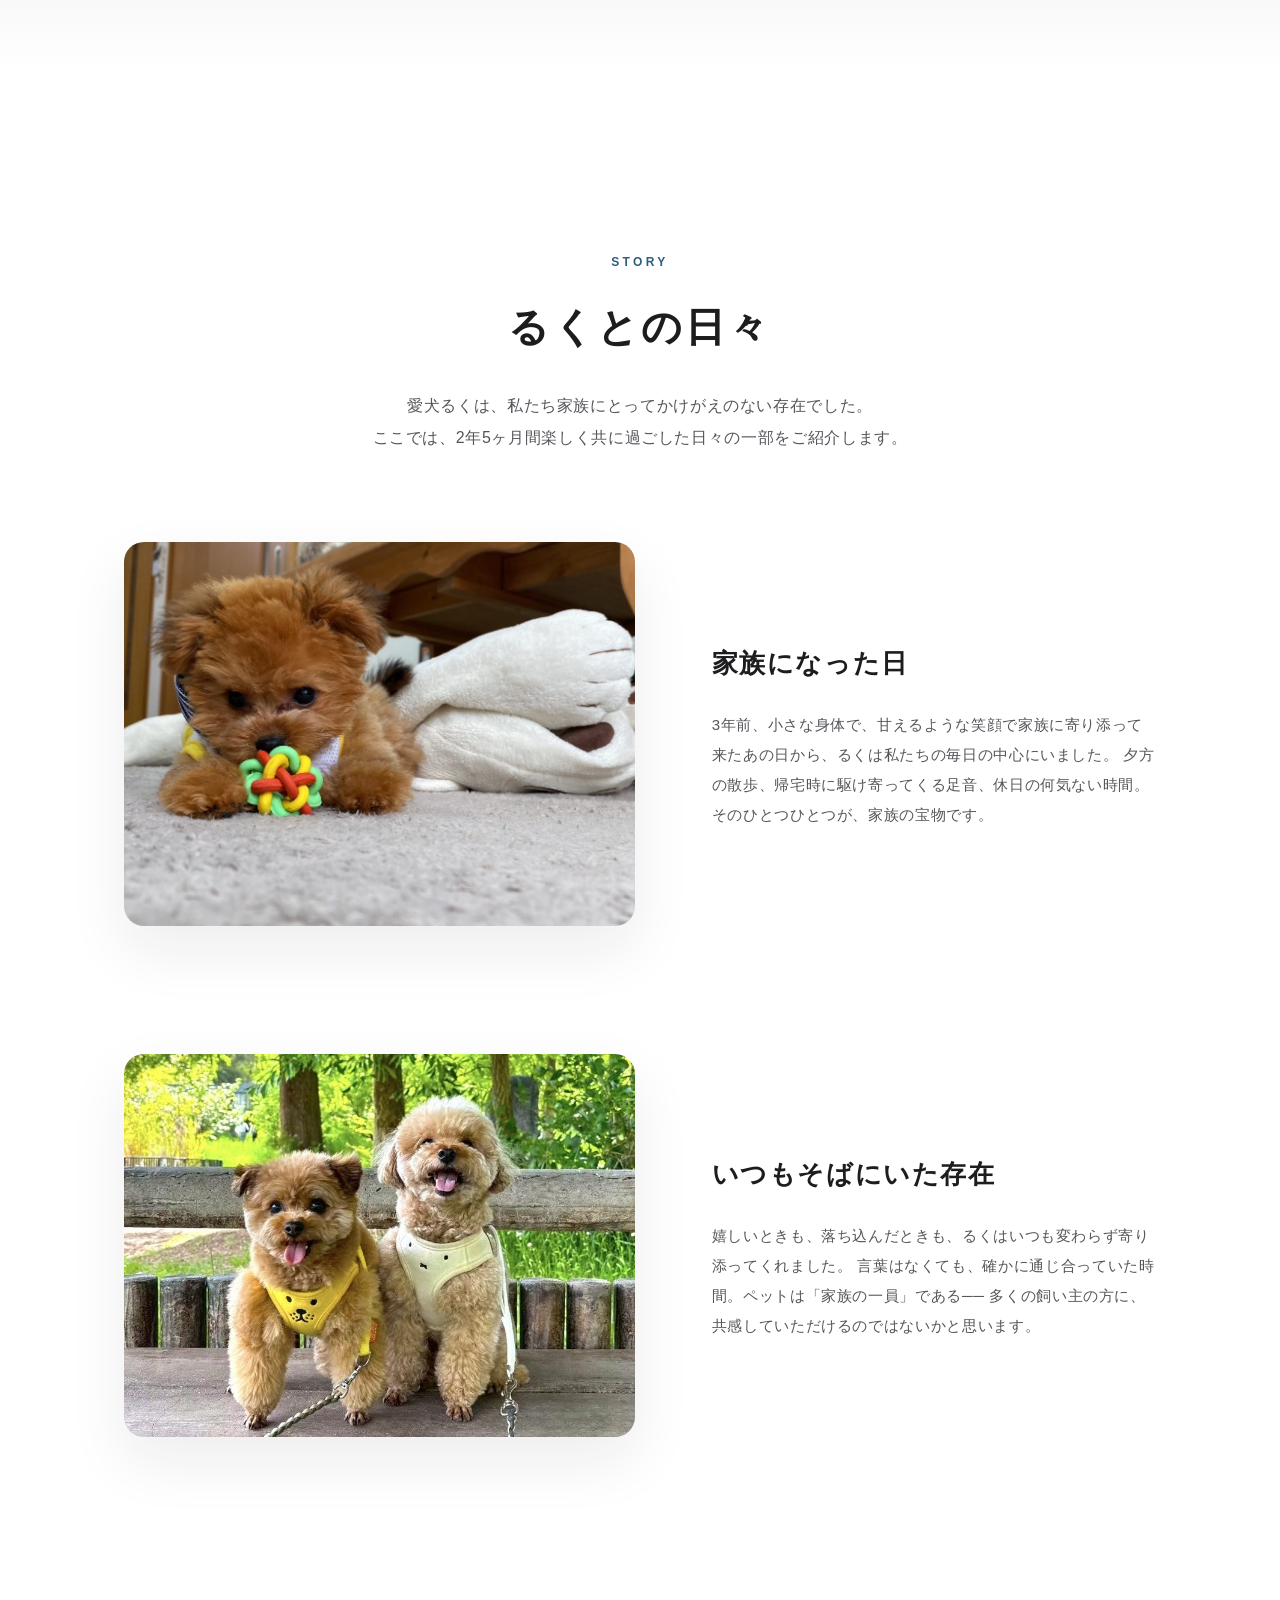
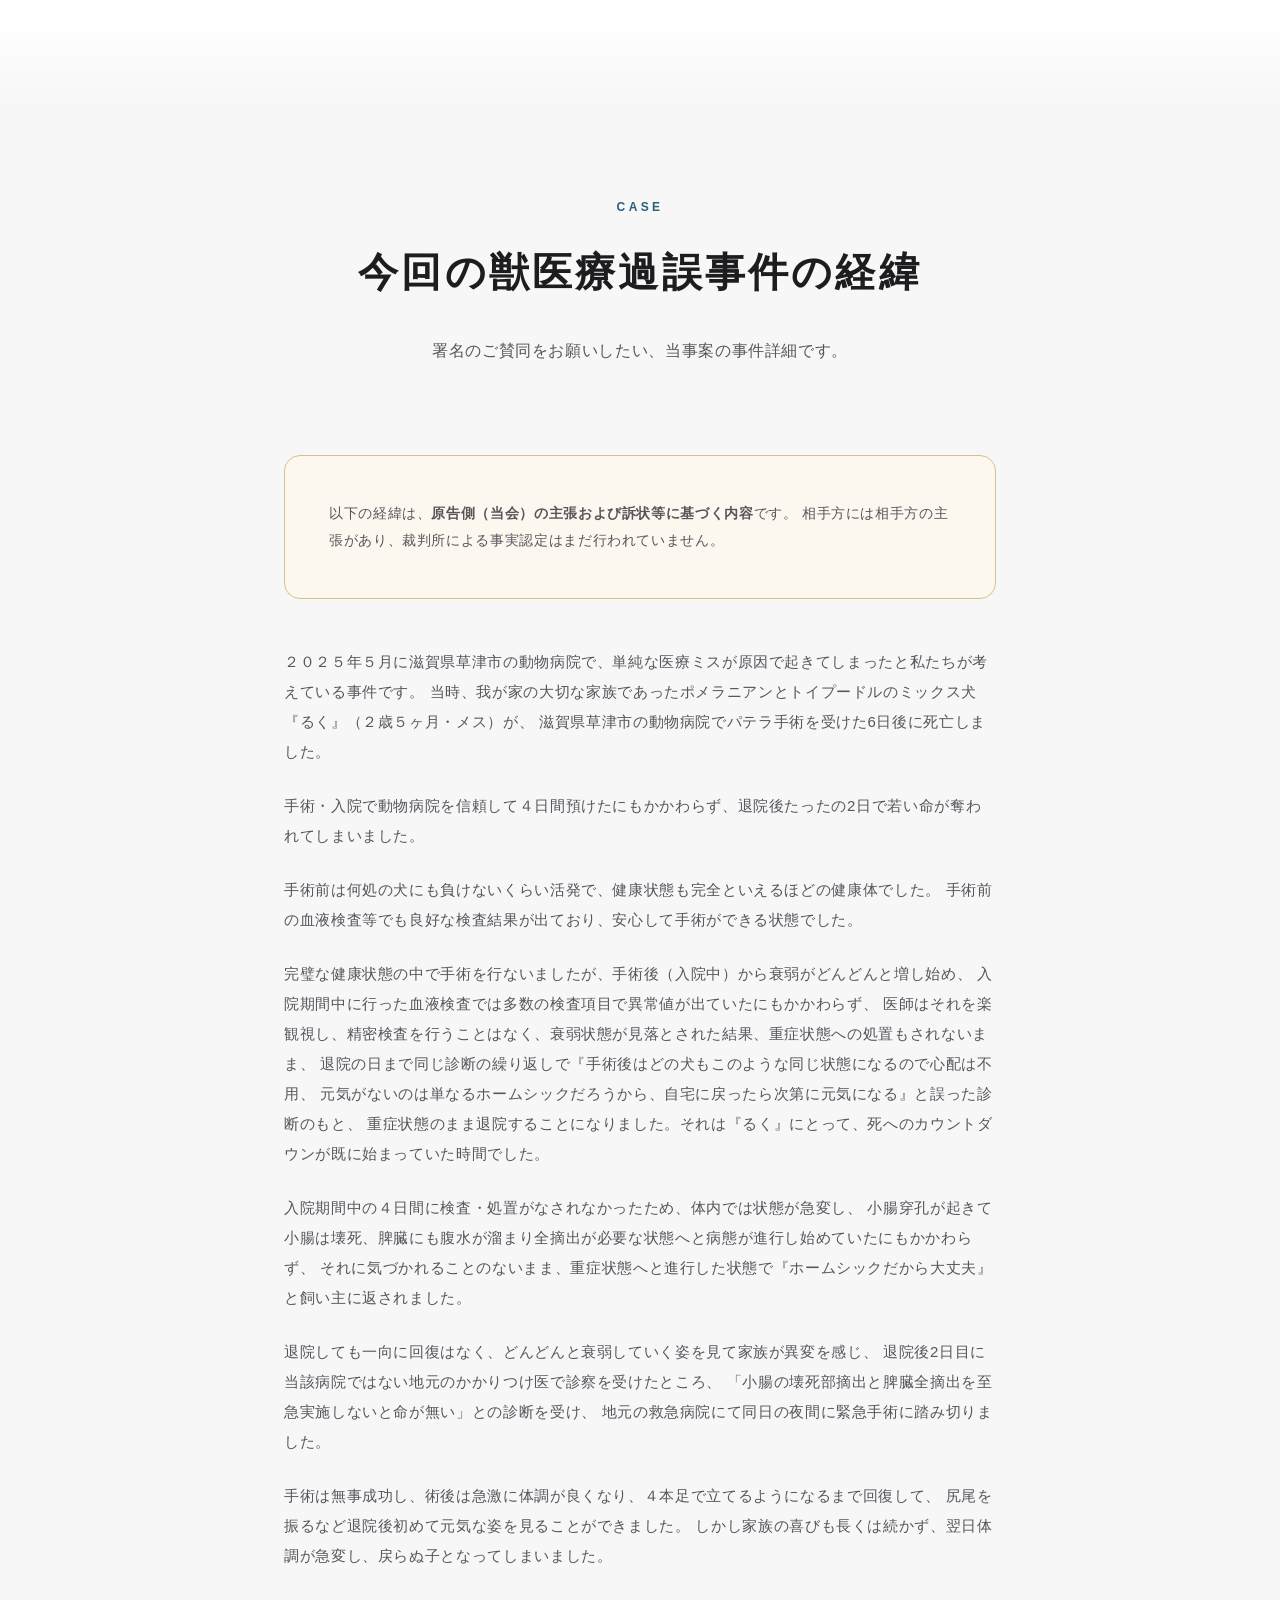
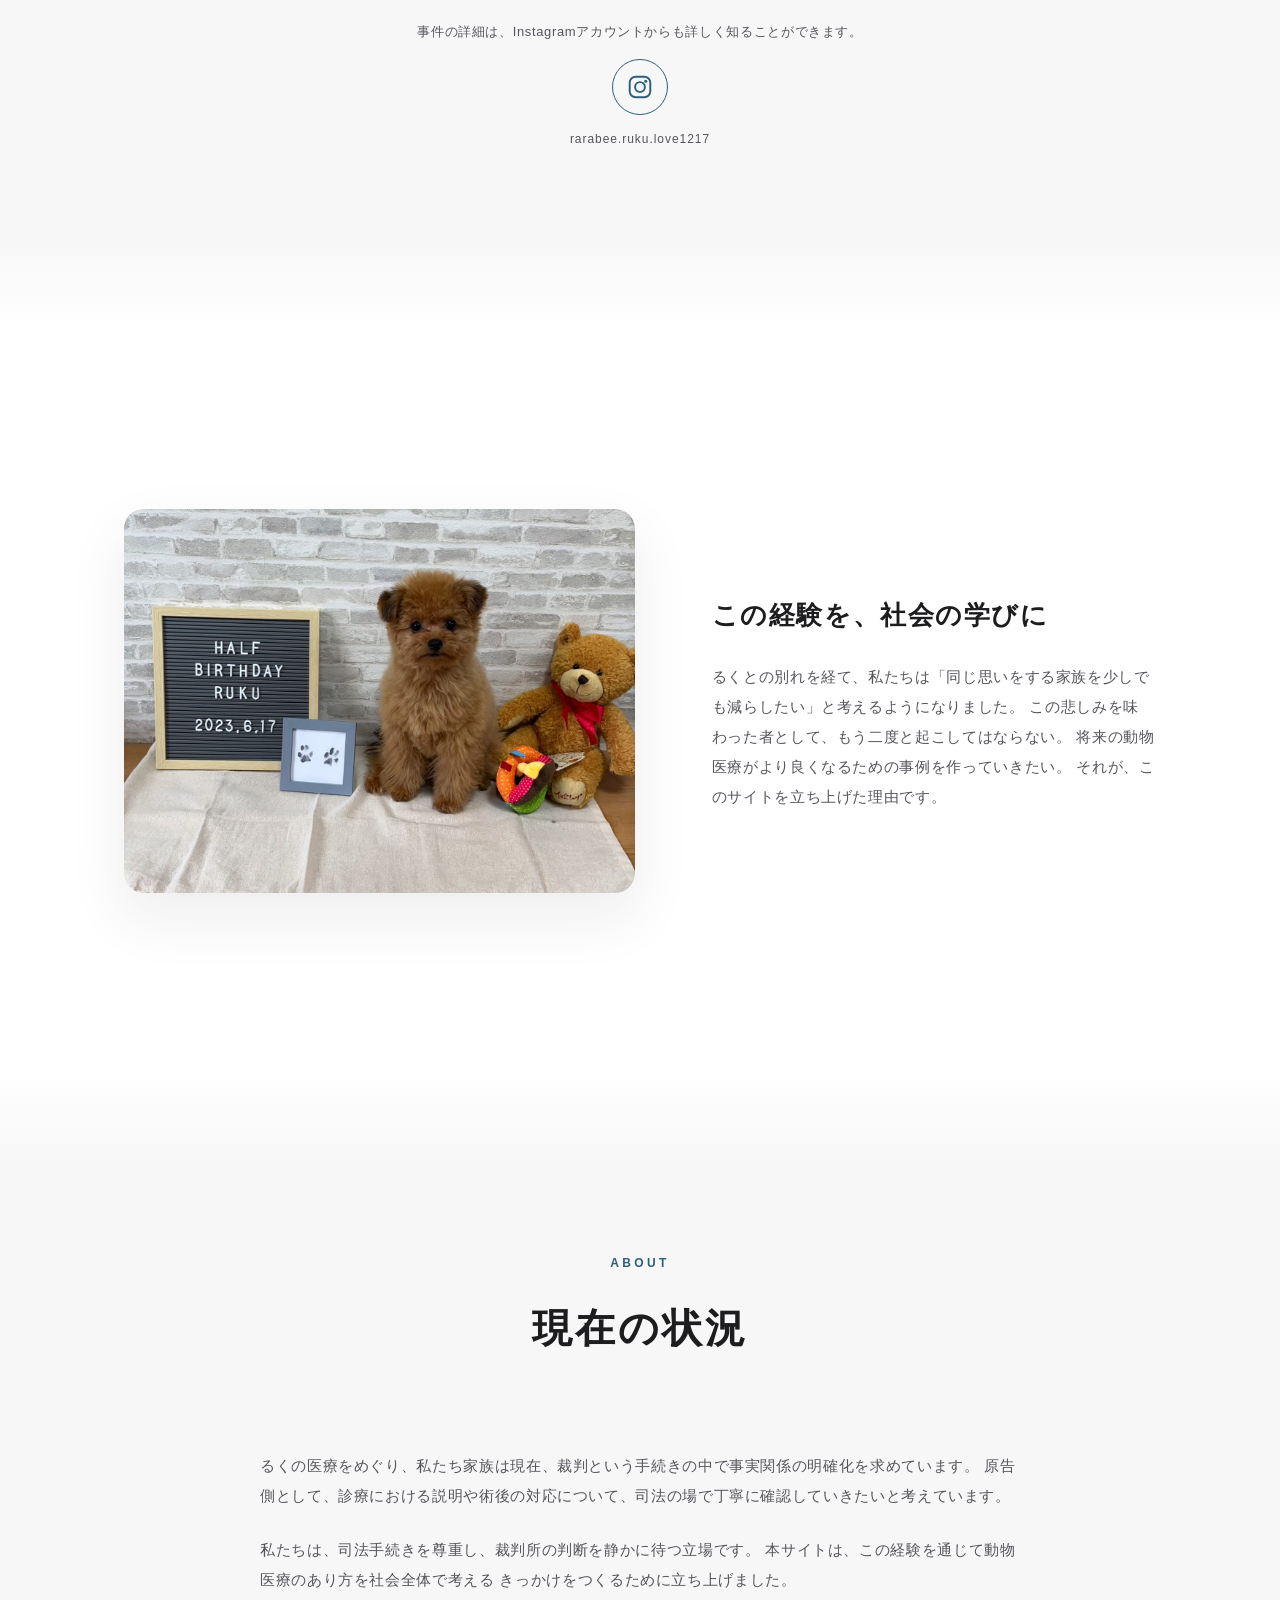
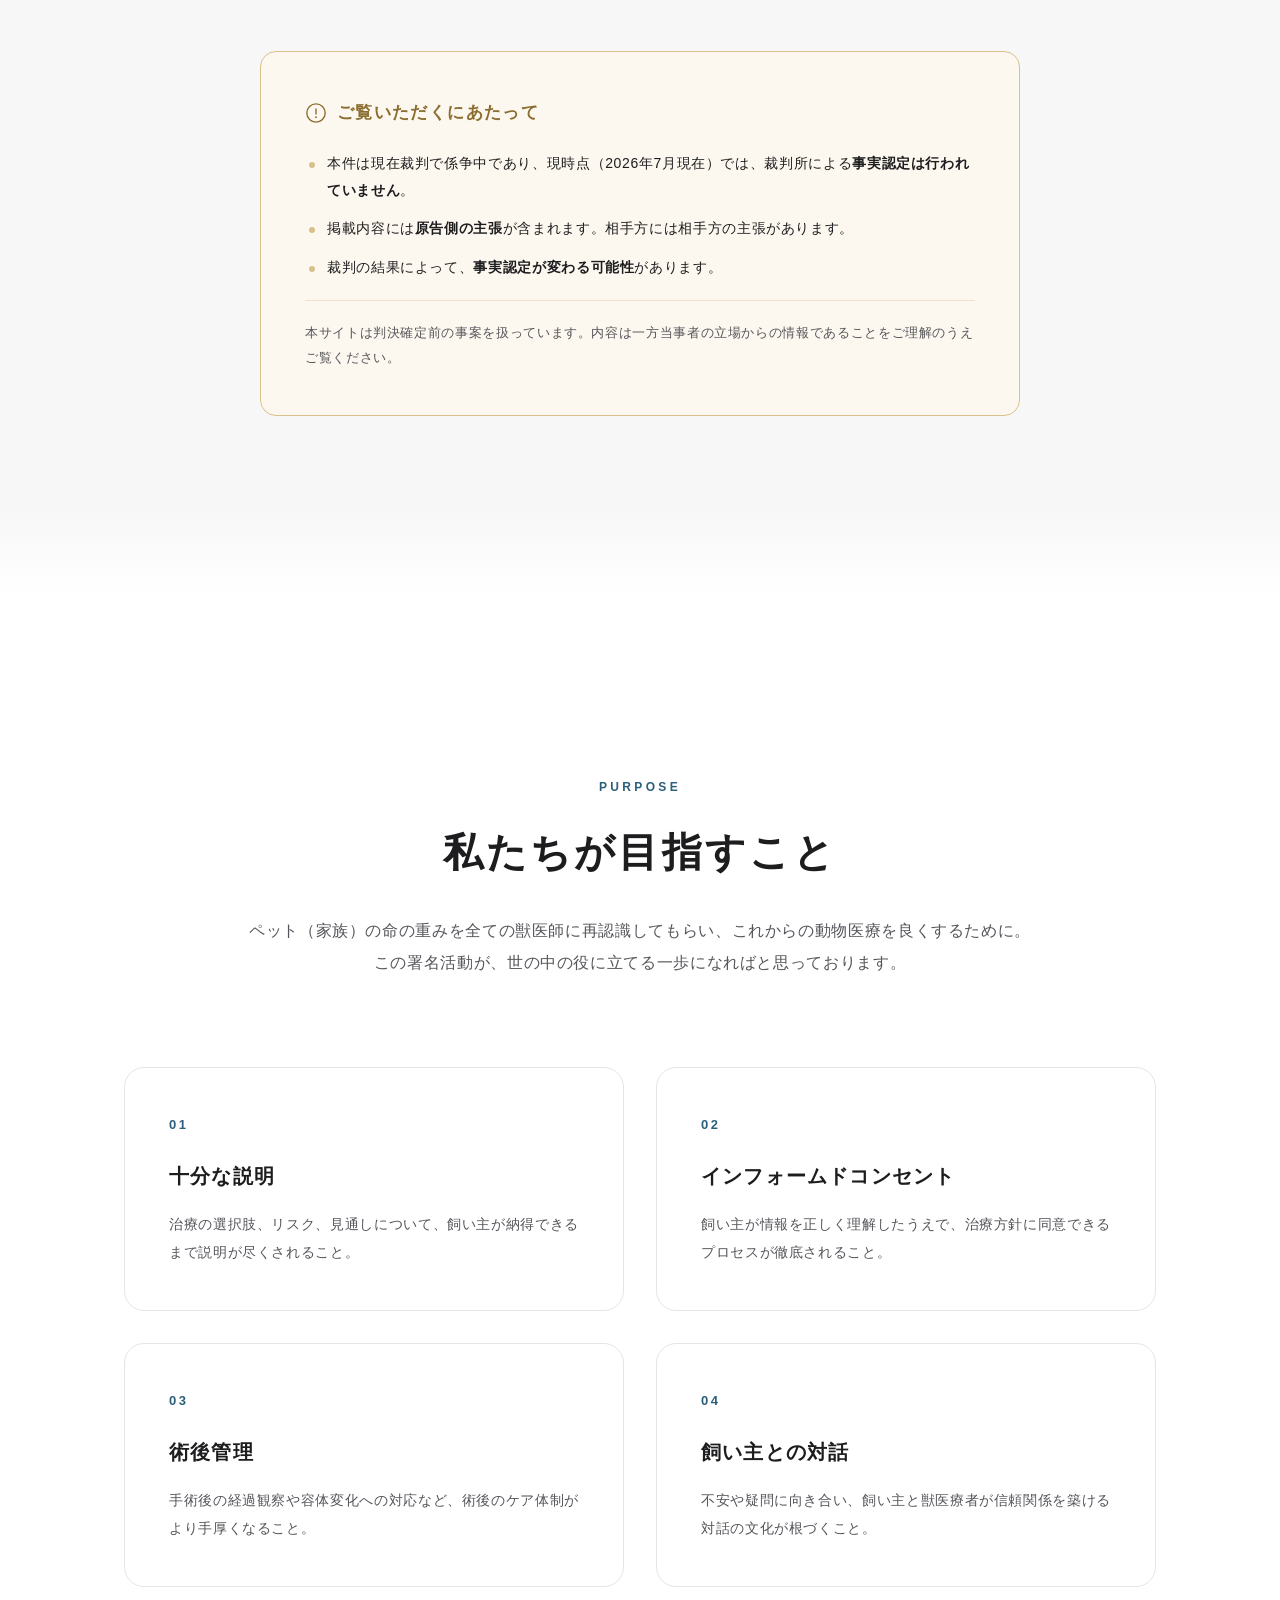
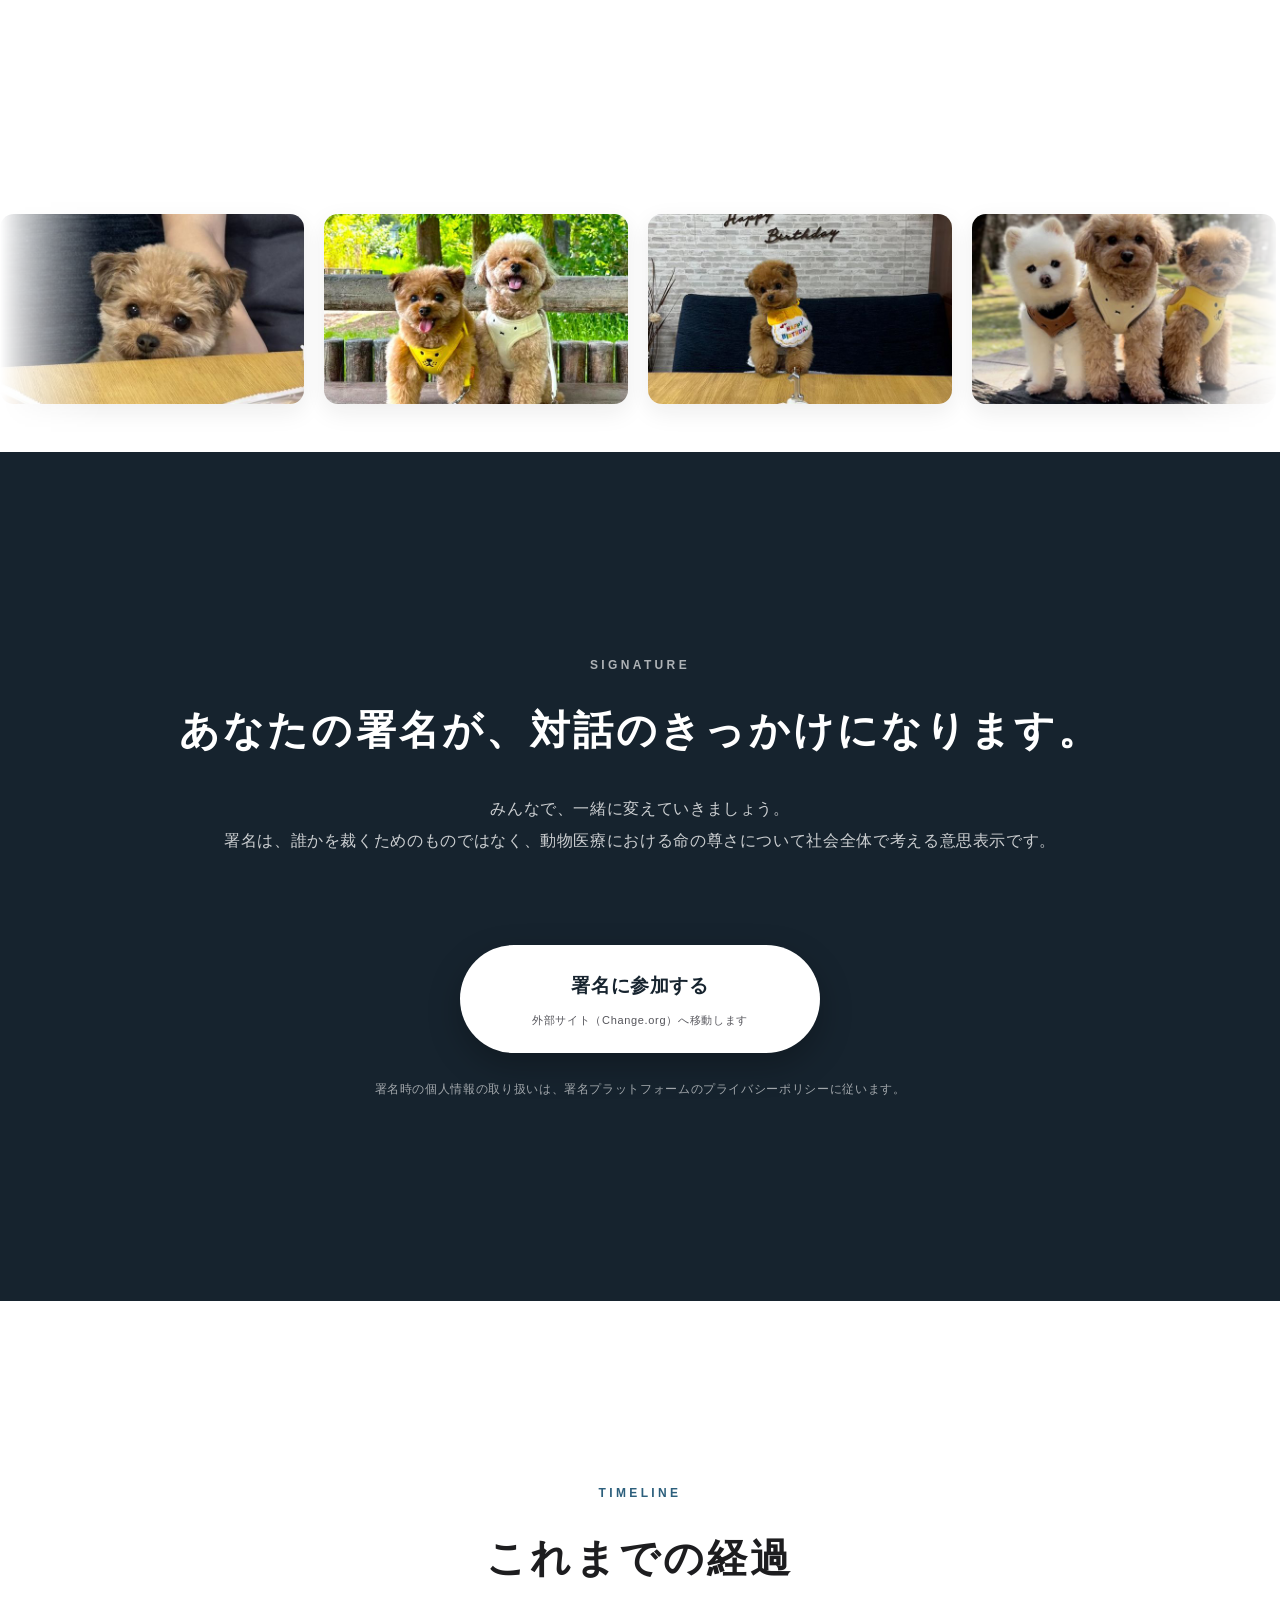
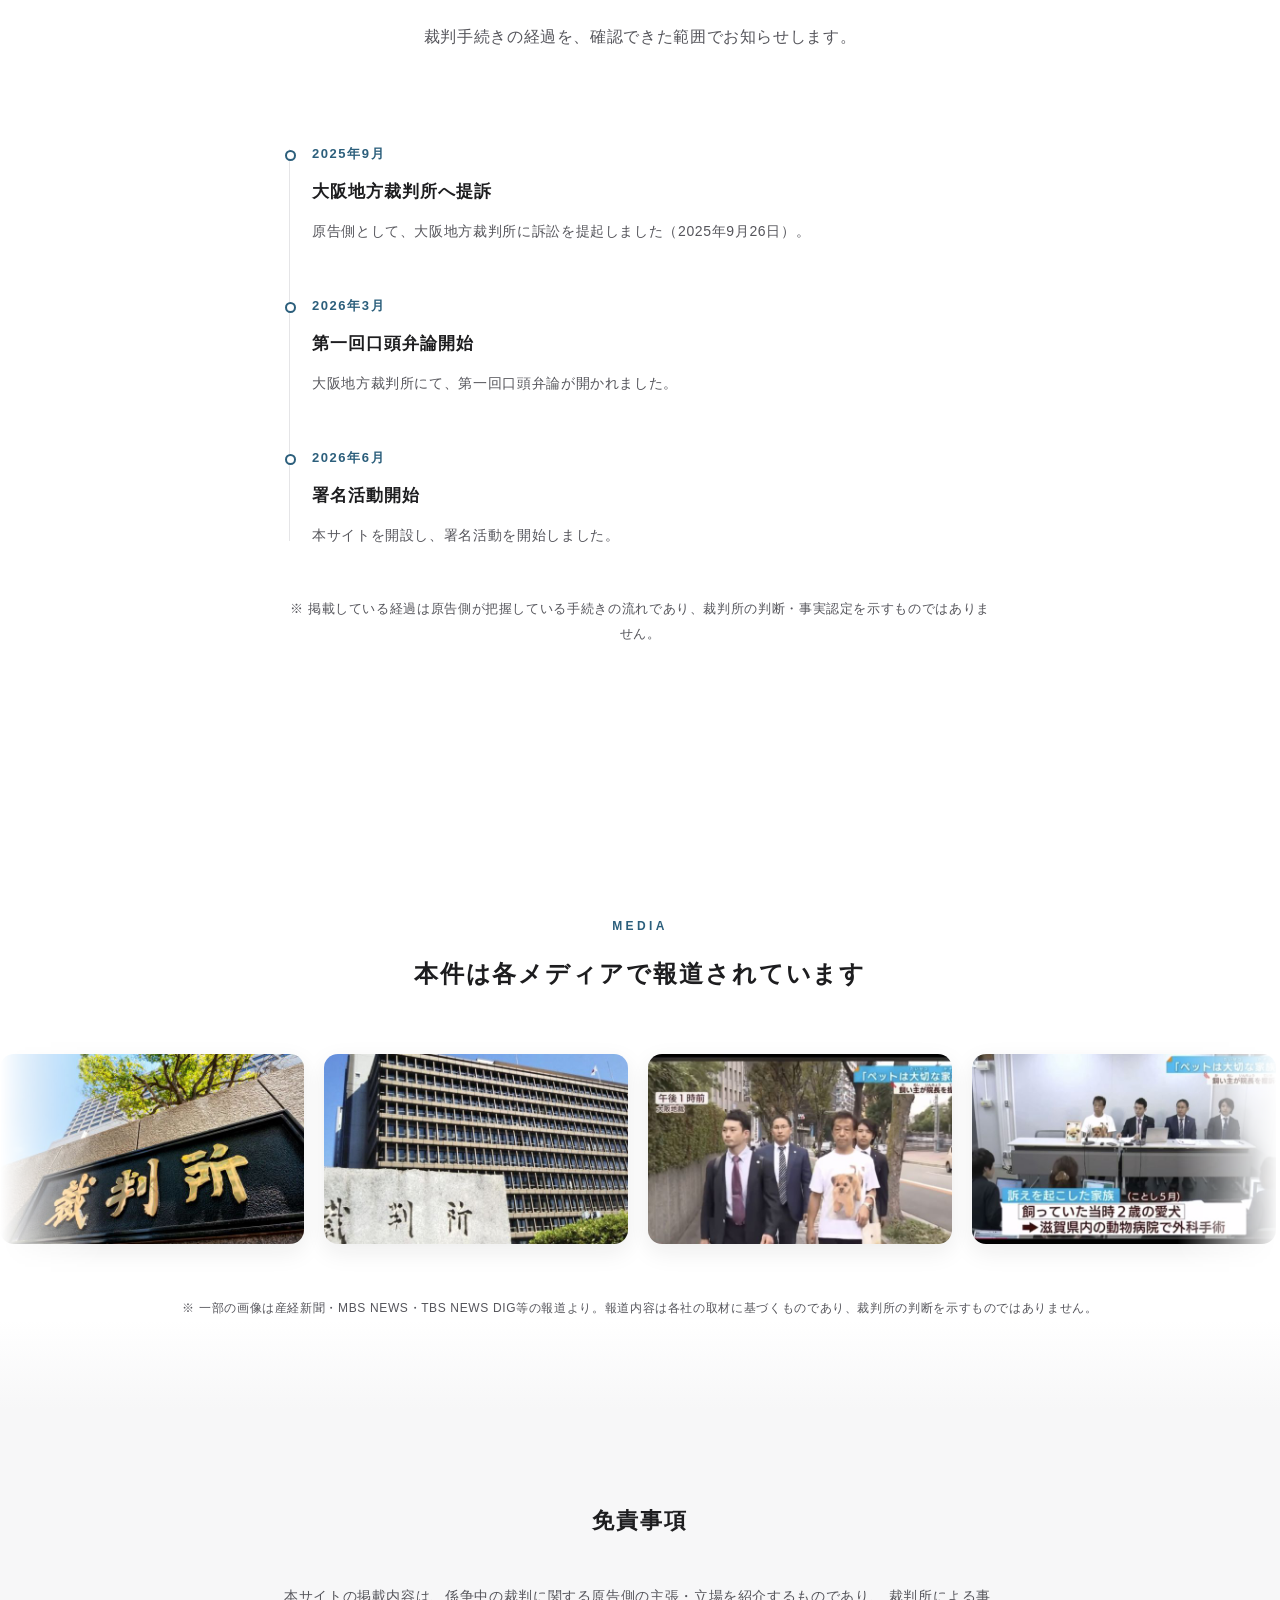
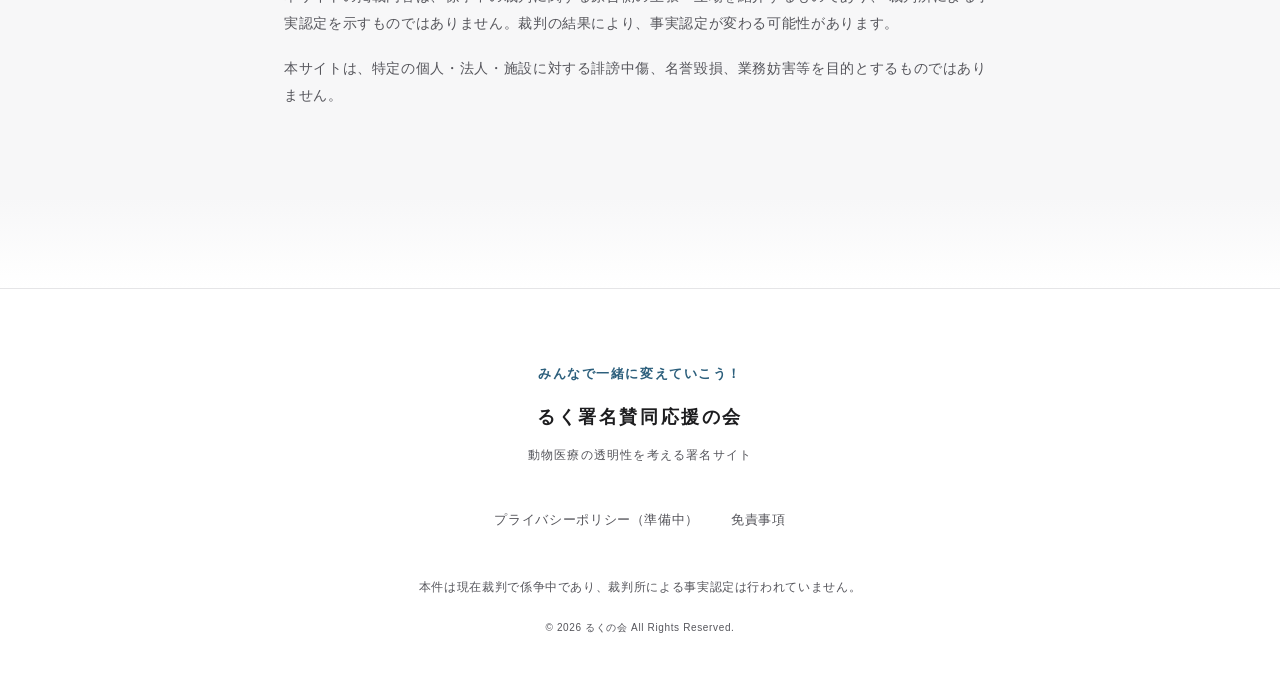
==== commit 38b3f318: "PDF指示反映：会名を「るく署名賛同応援の会」に変更、Hero会名ブロック追加ほか - Hero上部に会名3行ブロック（青・アクセント色）を追加 - 「動物医療の透明性を考える署名サイト」を大きく赤字" ====
--- a/index.html
+++ b/index.html
@@ -8,12 +8,12 @@
        SEO 基本設定
        ※ 公開時に URL・サイト名・画像パスを実際の値へ差し替えてください
   ============================================================ -->
-  <title>大切な家族だからこそ、動物医療の透明性を。｜るくの会（署名サイト）</title>
+  <title>大切な家族だからこそ、動物医療の透明性を。｜るく署名賛同応援の会</title>
   <meta name="description" content="獣医療過誤から大切な家族を守る「るくの会」。現在係争中の裁判について原告側の立場を紹介するとともに、動物医療における命の尊さについて考えるきっかけを提供する署名サイトです。本件は裁判所による事実認定前の事案です。">
 
   <!-- OGP -->
   <meta property="og:type" content="website">
-  <meta property="og:site_name" content="るくの会｜動物医療の透明性を考える署名サイト">
+  <meta property="og:site_name" content="るく署名賛同応援の会｜動物医療の透明性を考える署名サイト">
   <meta property="og:title" content="大切な家族だからこそ、動物医療の透明性を。">
   <meta property="og:description" content="動物医療における命の尊さについて考えるきっかけを。現在係争中の裁判について原告側の立場を紹介する署名サイトです（事実認定前の事案です）。">
   <meta property="og:url" content="https://jiantailanglin266-rgb.github.io/ruku-shomei-lp/">          <!-- TODO: 公開URLに差し替え -->
@@ -41,7 +41,7 @@
         "@type": "WebPage",
         "@id": "https://jiantailanglin266-rgb.github.io/ruku-shomei-lp/#webpage",
         "url": "https://jiantailanglin266-rgb.github.io/ruku-shomei-lp/",
-        "name": "大切な家族だからこそ、動物医療の透明性を。｜るくの会",
+        "name": "大切な家族だからこそ、動物医療の透明性を。｜るく署名賛同応援の会",
         "description": "獣医療過誤から大切な家族を守る「るくの会」。動物医療における命の尊さについて考えるきっかけを提供する署名サイト。現在係争中の裁判について原告側の立場を紹介しています（事実認定前）。",
         "inLanguage": "ja"
       },
@@ -74,7 +74,7 @@
   ============================================================ -->
   <header class="header" id="header">
     <div class="header__inner">
-      <a class="header__logo" href="#top">るくの会<span class="header__tagline">獣医療過誤から大切な家族を守る</span></a>
+      <a class="header__logo" href="#top">るく署名賛同応援の会<span class="header__tagline">獣医療過誤から大切な家族を守る</span></a>
       <nav class="header__nav" aria-label="メインナビゲーション">
         <ul class="header__list">
           <li class="header__item"><a class="header__link" href="#intro">はじめに</a></li>
@@ -104,6 +104,13 @@
       <div class="hero__overlay" aria-hidden="true"></div>
 
       <div class="hero__content">
+        <!-- 会名ブロック（青） -->
+        <p class="hero__brand js-fade">
+          みんなで一緒に変えていこう！<br>
+          獣医療過誤から大切家族を守る<br>
+          「るく署名賛同応援の会」
+        </p>
+        <!-- 署名サイトの明示（大きめ・赤） -->
         <p class="hero__eyebrow js-fade">動物医療の透明性を考える署名サイト</p>
         <h1 class="hero__title js-fade">
           大切な家族だからこそ、<br>
@@ -542,13 +549,13 @@
         </header>
 
         <ol class="timeline__list">
-          <!-- ▼ 経過を追加する場合はこの <li> をコピーして一番上に追記 -->
+          <!-- ▼ 古い順に上から掲載。経過を追加する場合はこの <li> をコピーして一番下に追記 -->
           <li class="timeline__item js-fade">
-            <time class="timeline__date" datetime="2026-06">2026年6月</time>
+            <time class="timeline__date" datetime="2025-09">2025年9月</time>
             <div class="timeline__content">
-              <h3 class="timeline__heading">署名活動開始</h3>
+              <h3 class="timeline__heading">大阪地方裁判所へ提訴</h3>
               <p class="timeline__body">
-                本サイトを開設し、署名活動を開始しました。
+                原告側として、大阪地方裁判所に訴訟を提起しました（2025年9月26日）。
               </p>
             </div>
           </li>
@@ -562,11 +569,11 @@
             </div>
           </li>
           <li class="timeline__item js-fade">
-            <time class="timeline__date" datetime="2025-09">2025年9月</time>
+            <time class="timeline__date" datetime="2026-06">2026年6月</time>
             <div class="timeline__content">
-              <h3 class="timeline__heading">大阪地方裁判所へ提訴</h3>
+              <h3 class="timeline__heading">署名活動開始</h3>
               <p class="timeline__body">
-                原告側として、大阪地方裁判所に訴訟を提起しました（2025年9月26日）。
+                本サイトを開設し、署名活動を開始しました。
               </p>
             </div>
           </li>
@@ -627,10 +634,6 @@
           </p>
           <p>
             本サイトは、特定の個人・法人・施設に対する誹謗中傷、名誉毀損、業務妨害等を目的とするものではありません。
-            閲覧者の皆さまにおかれましても、関係者への直接の連絡・抗議等はお控えくださいますようお願いいたします。
-          </p>
-          <p>
-            外部サイト（署名プラットフォーム等）の利用により生じた事項について、当会は責任を負いかねます。
           </p>
         </div>
       </div>
@@ -644,14 +647,14 @@
   <footer class="footer">
     <div class="footer__inner">
       <p class="footer__slogan">みんなで一緒に変えていこう！</p>
-      <p class="footer__logo">るくの会</p>
-      <p class="footer__tagline">獣医療過誤から大切な家族を守る｜動物医療の透明性を考える署名サイト</p>
+      <p class="footer__logo">るく署名賛同応援の会</p>
+      <p class="footer__tagline">動物医療の透明性を考える署名サイト</p>
 
       <nav class="footer__nav" aria-label="フッターナビゲーション">
         <ul class="footer__list">
-          <!-- TODO: プライバシーポリシー・お問い合わせは公開時に実URLへ差し替え -->
+          <!-- TODO: プライバシーポリシーは公開時に実URLへ差し替え。
+               お問い合わせは受け付けない方針のため設置しないこと -->
           <li class="footer__item"><a class="footer__link" href="#" aria-disabled="true">プライバシーポリシー（準備中）</a></li>
-          <li class="footer__item"><a class="footer__link" href="mailto:contact@example.com">お問い合わせ</a></li>
           <li class="footer__item"><a class="footer__link" href="#disclaimer">免責事項</a></li>
         </ul>
       </nav>
--- a/css/style.css
+++ b/css/style.css
@@ -20,6 +20,7 @@
   --color-notice-bg: #fdf8ef;     /* 注意書きカード背景（淡い生成り） */
   --color-notice-border: #d9c08a; /* 注意書きカード枠 */
   --color-line: #e5e5e7;          /* 罫線 */
+  --color-emphasis: #c22f2f;      /* 強調用の赤（署名サイトの明示など） */
 
   /* Typography */
   --font-sans: "Hiragino Kaku Gothic ProN", "Hiragino Sans", "Yu Gothic Medium",
@@ -454,11 +455,22 @@
   max-width: 880px;
 }
 
+/* 会名ブロック（青・タイトルの上） */
+.hero__brand {
+  font-size: clamp(15px, 2.3vw, 20px);
+  font-weight: 600;
+  line-height: 2;
+  letter-spacing: 0.12em;
+  color: var(--color-accent);
+  margin-bottom: 32px;
+}
+
+/* 署名サイトであることの明示（大きめ・赤） */
 .hero__eyebrow {
-  font-size: 13px;
-  font-weight: 600;
-  letter-spacing: 0.24em;
-  color: var(--color-accent);
+  font-size: clamp(16px, 2.6vw, 23px);
+  font-weight: 700;
+  letter-spacing: 0.18em;
+  color: var(--color-emphasis);
   margin-bottom: 32px;
 }
 
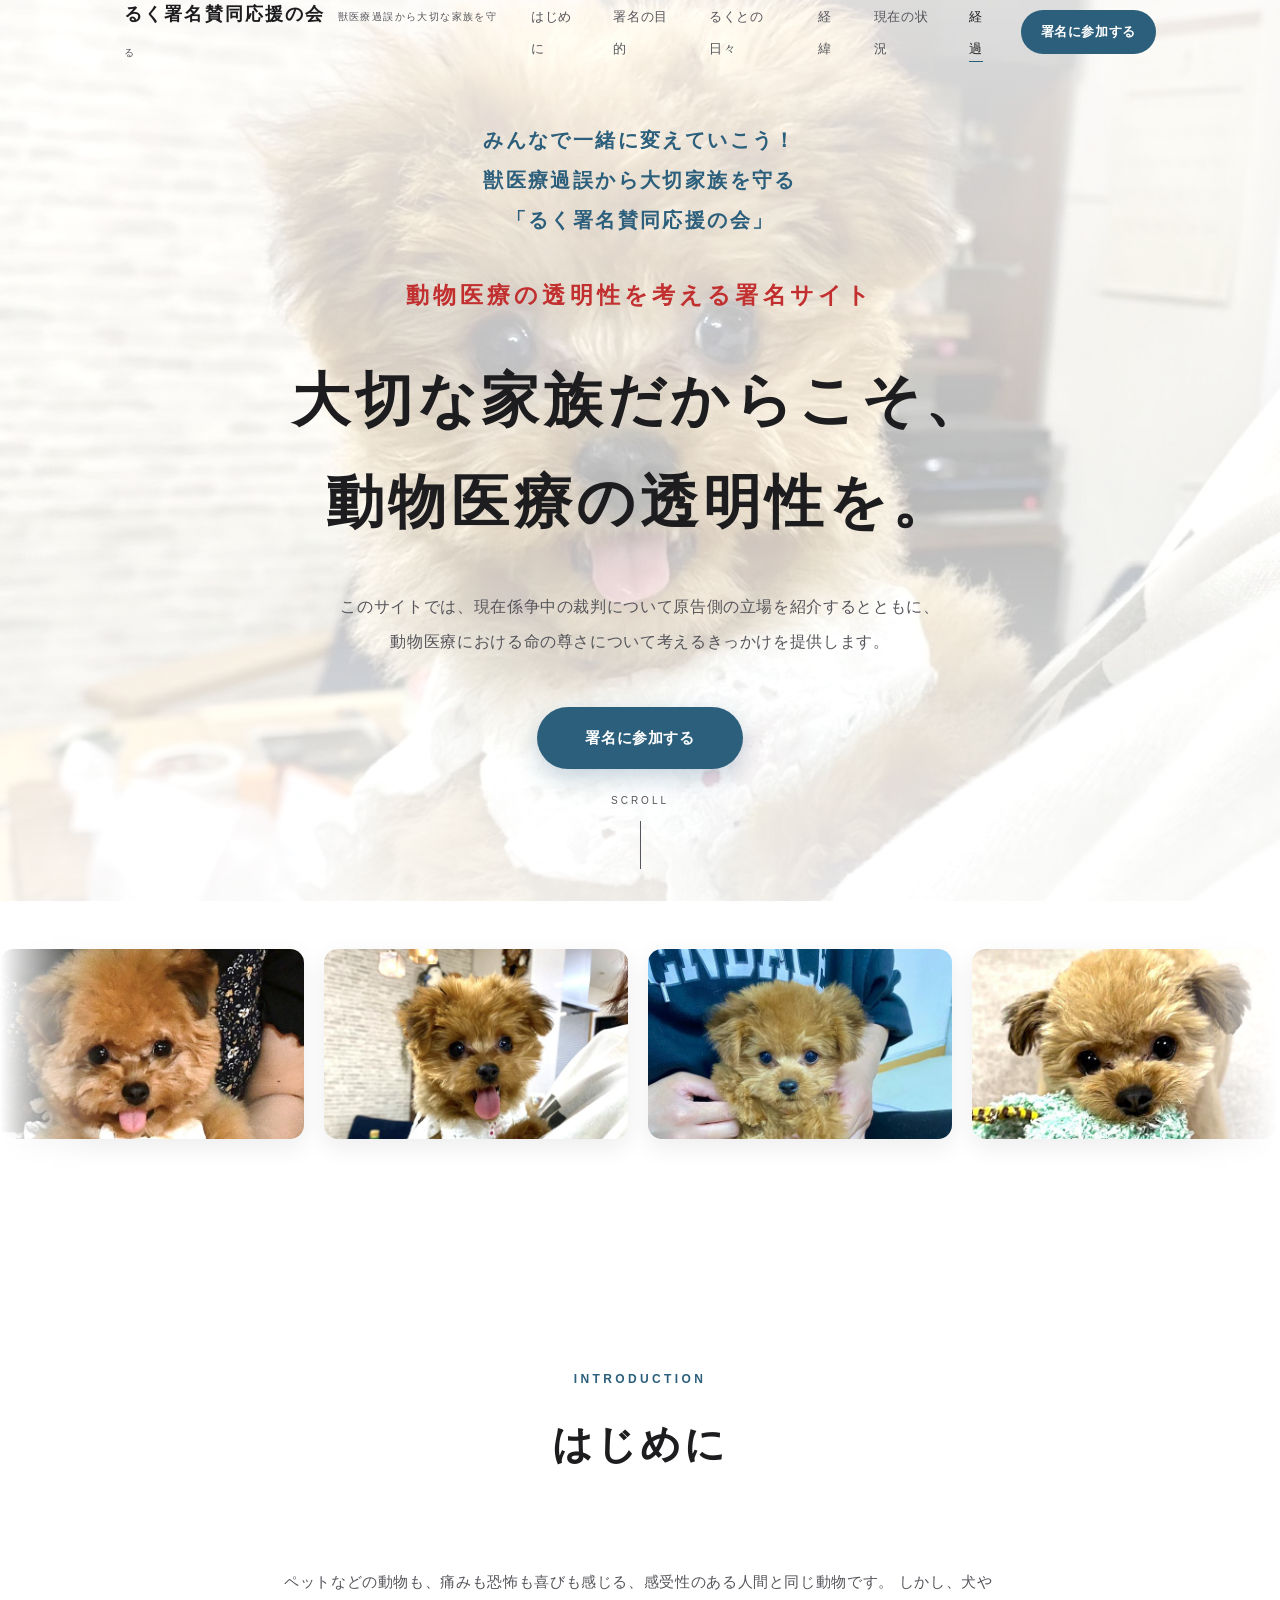
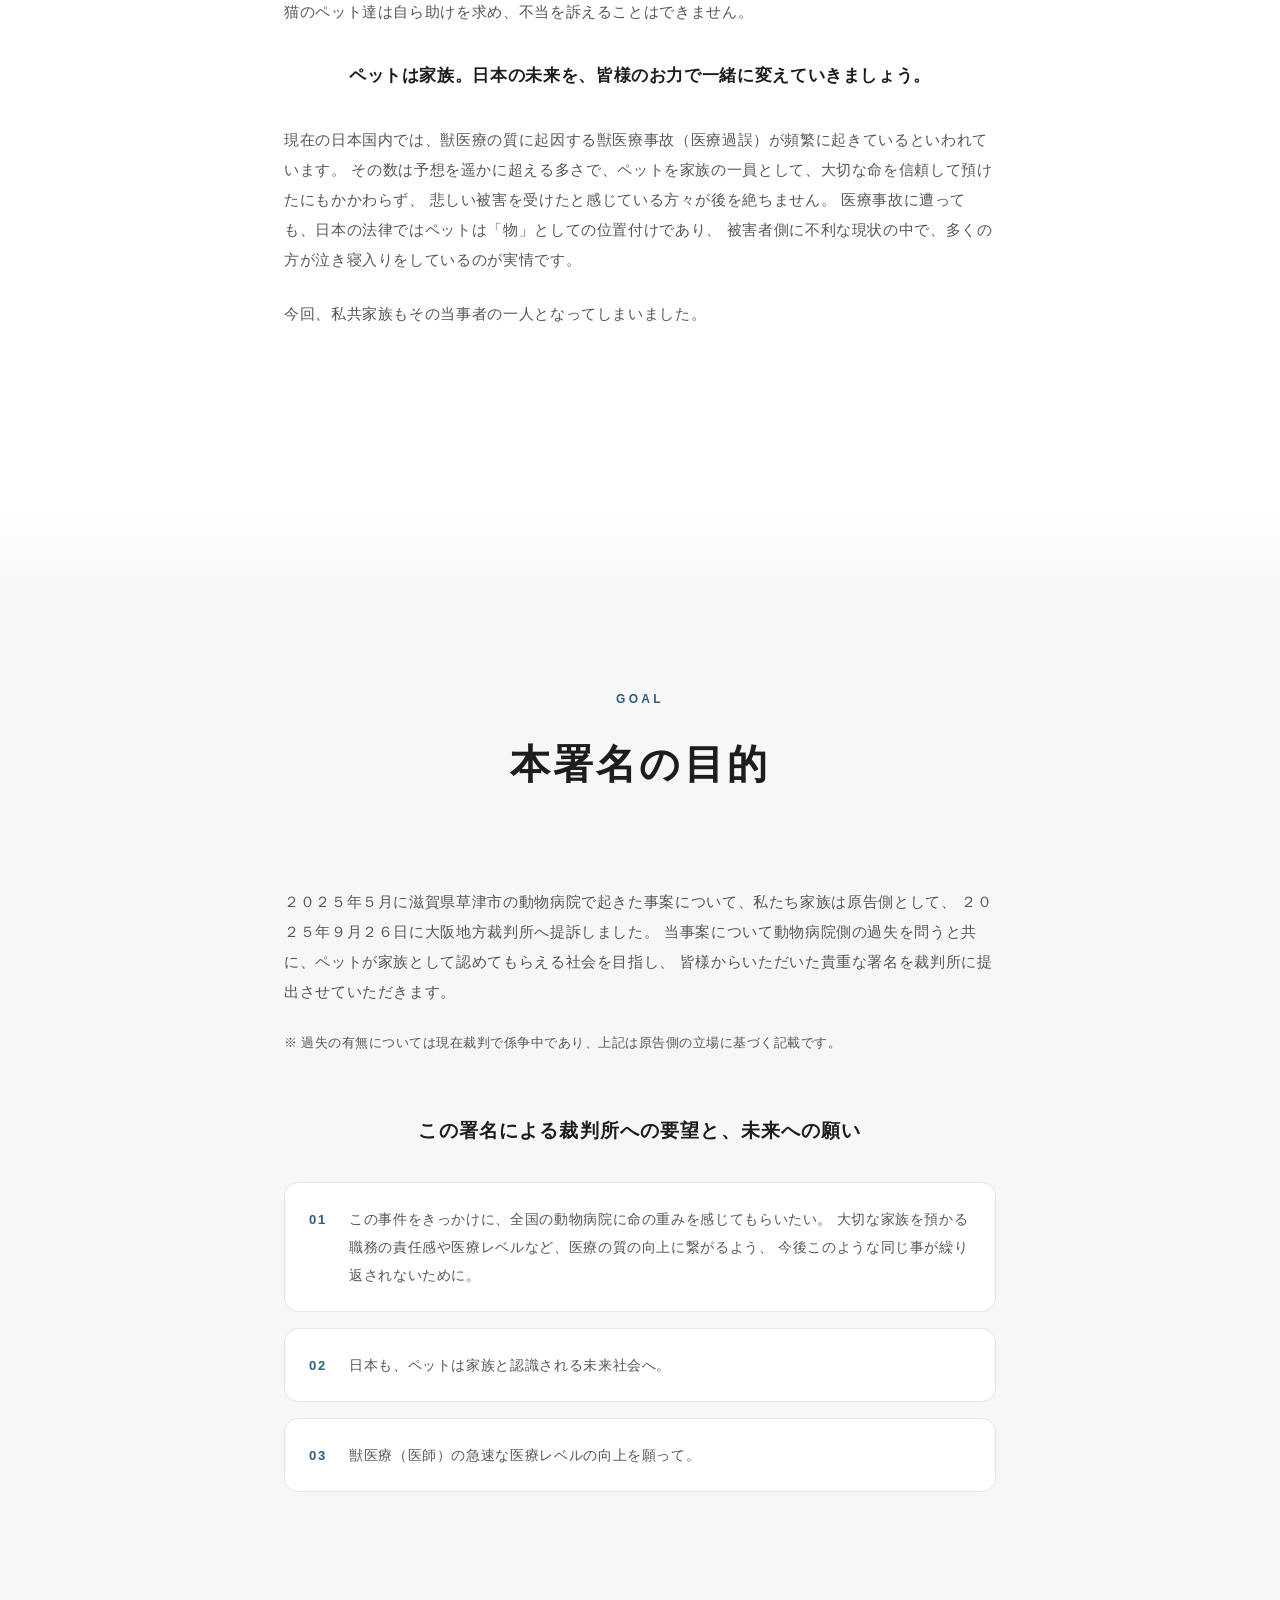
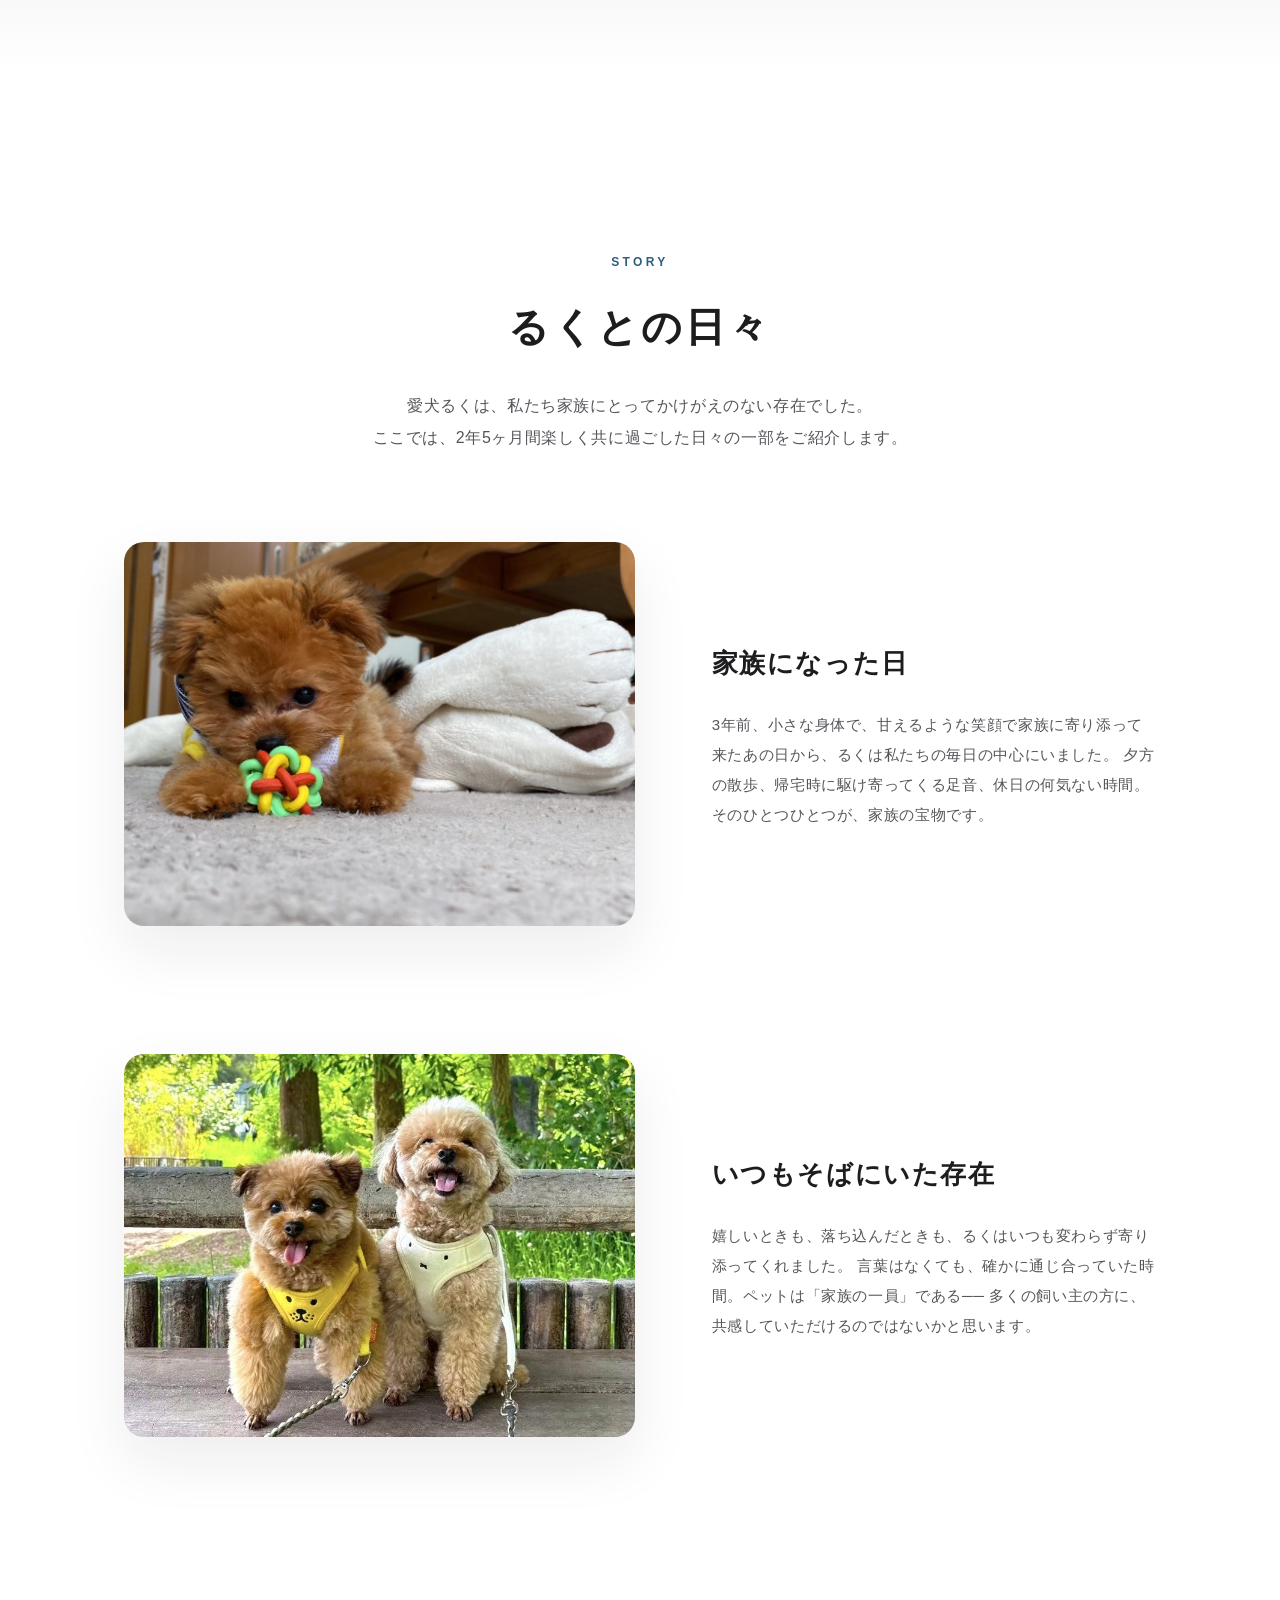
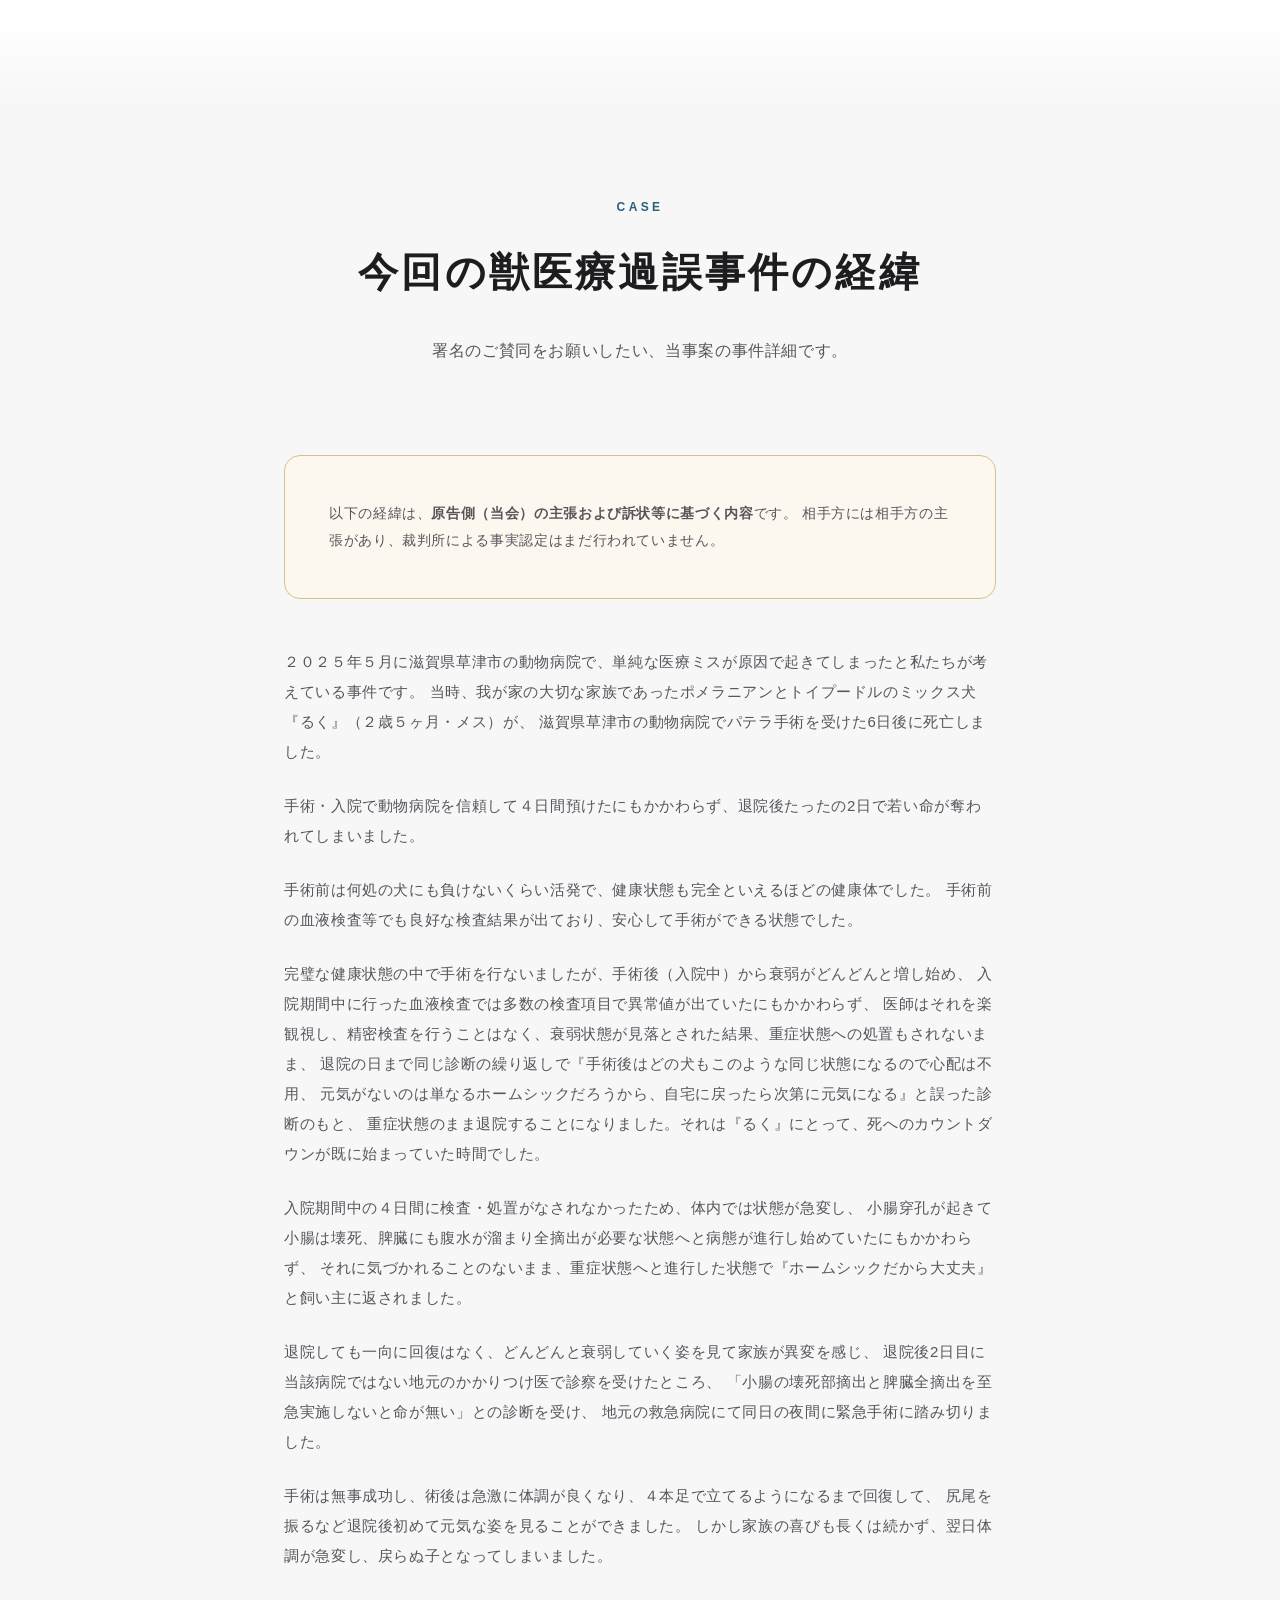
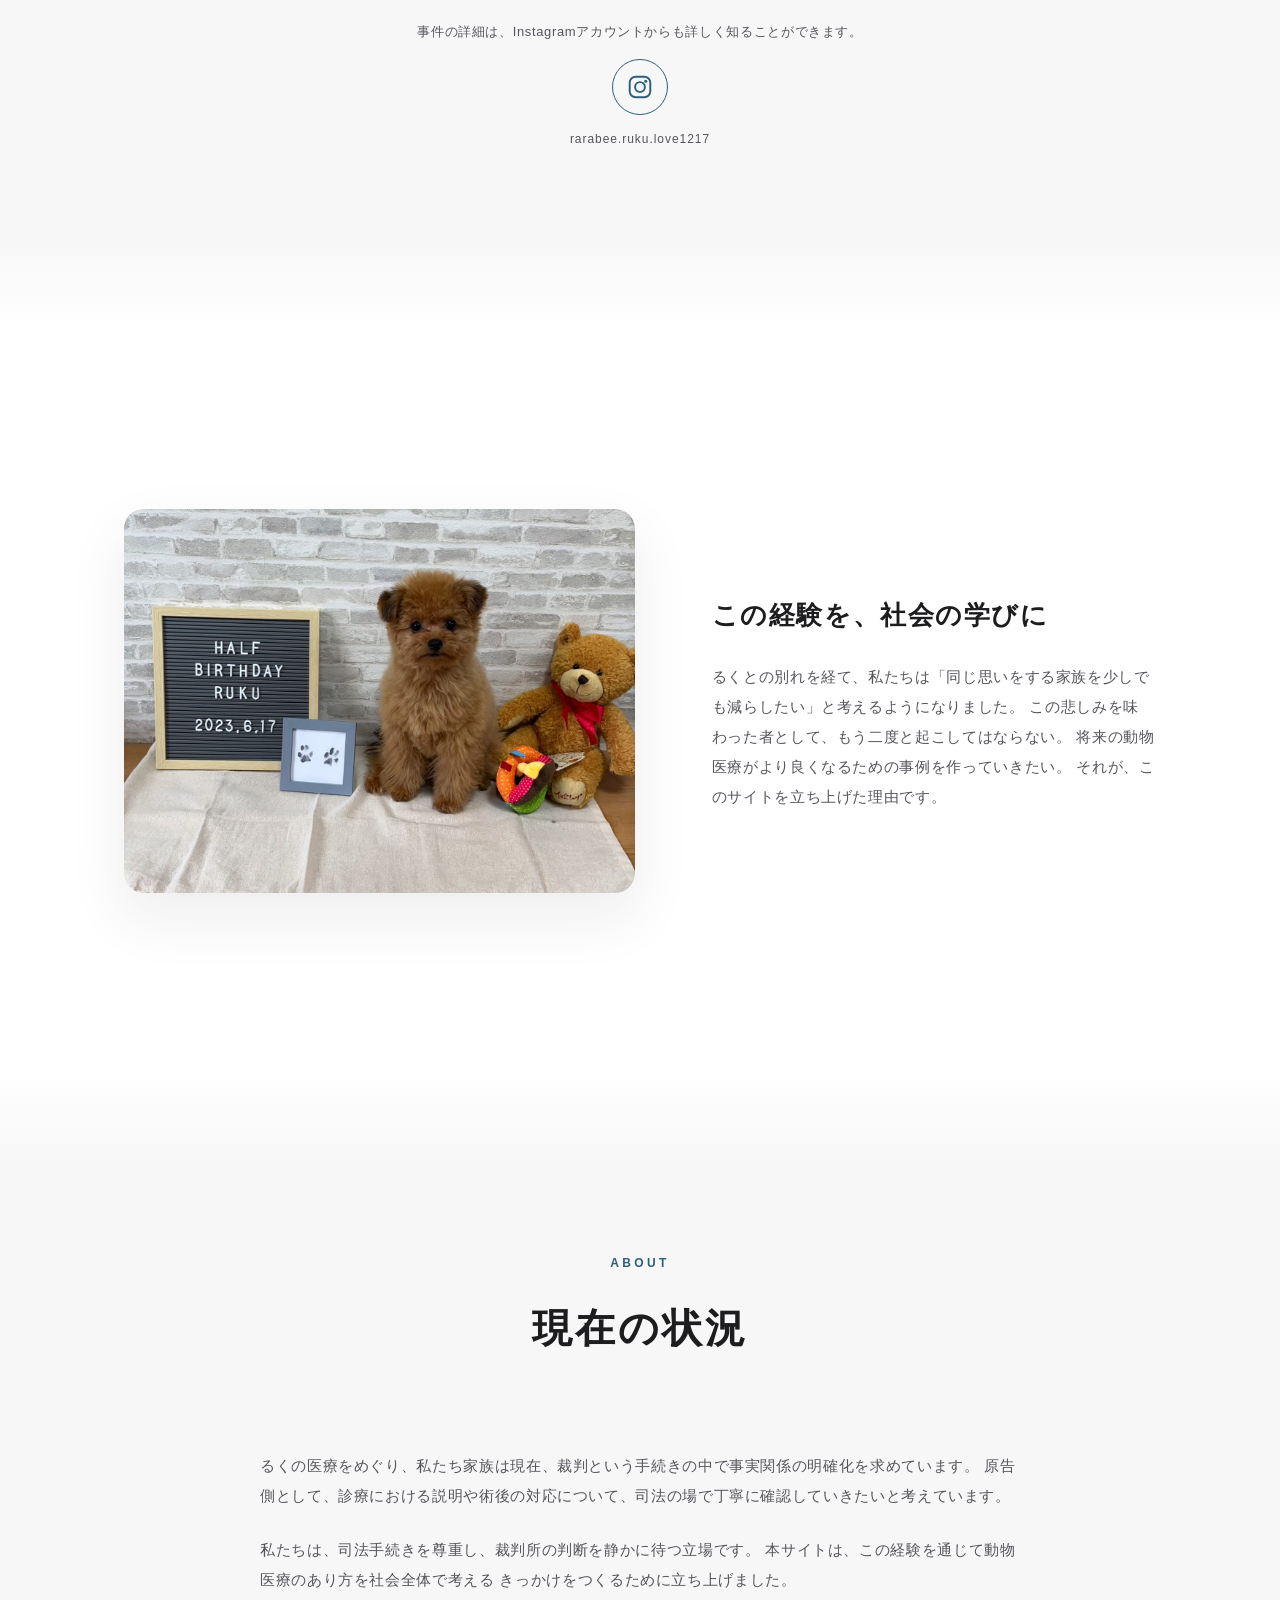
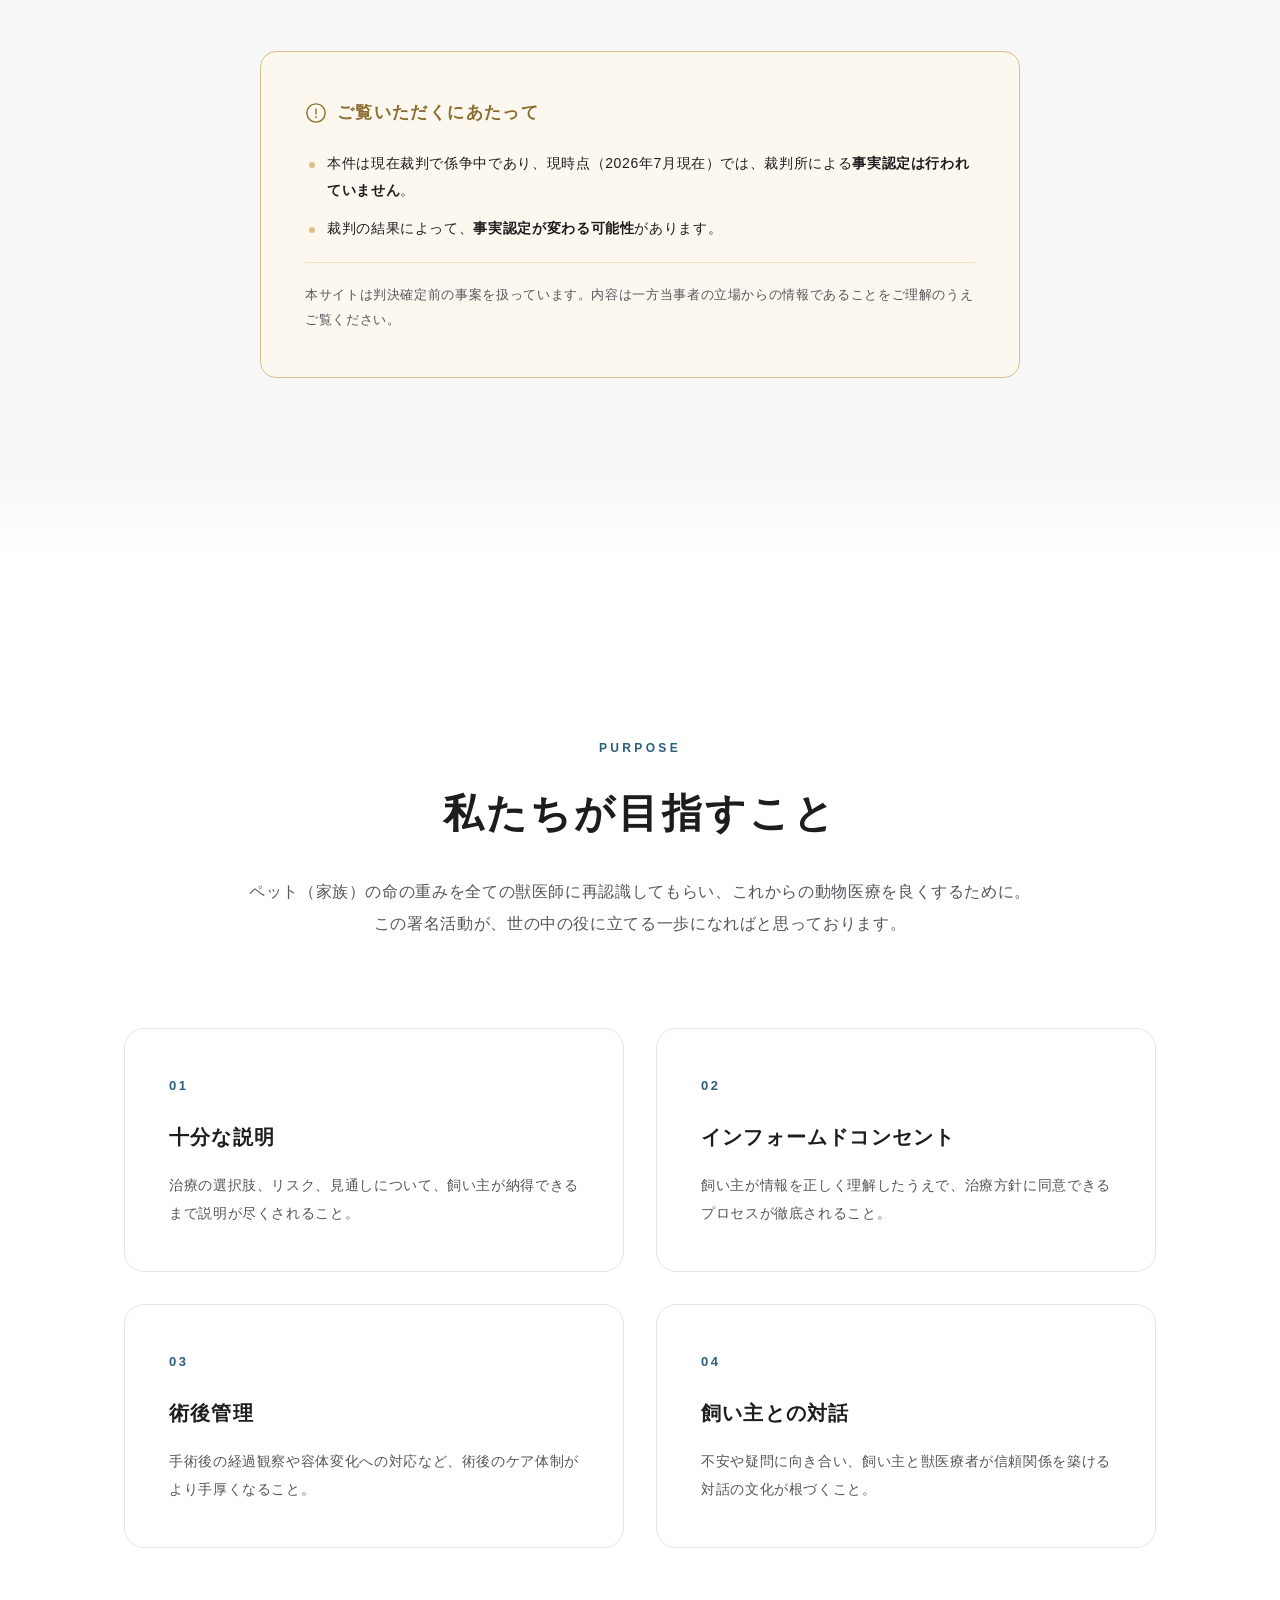
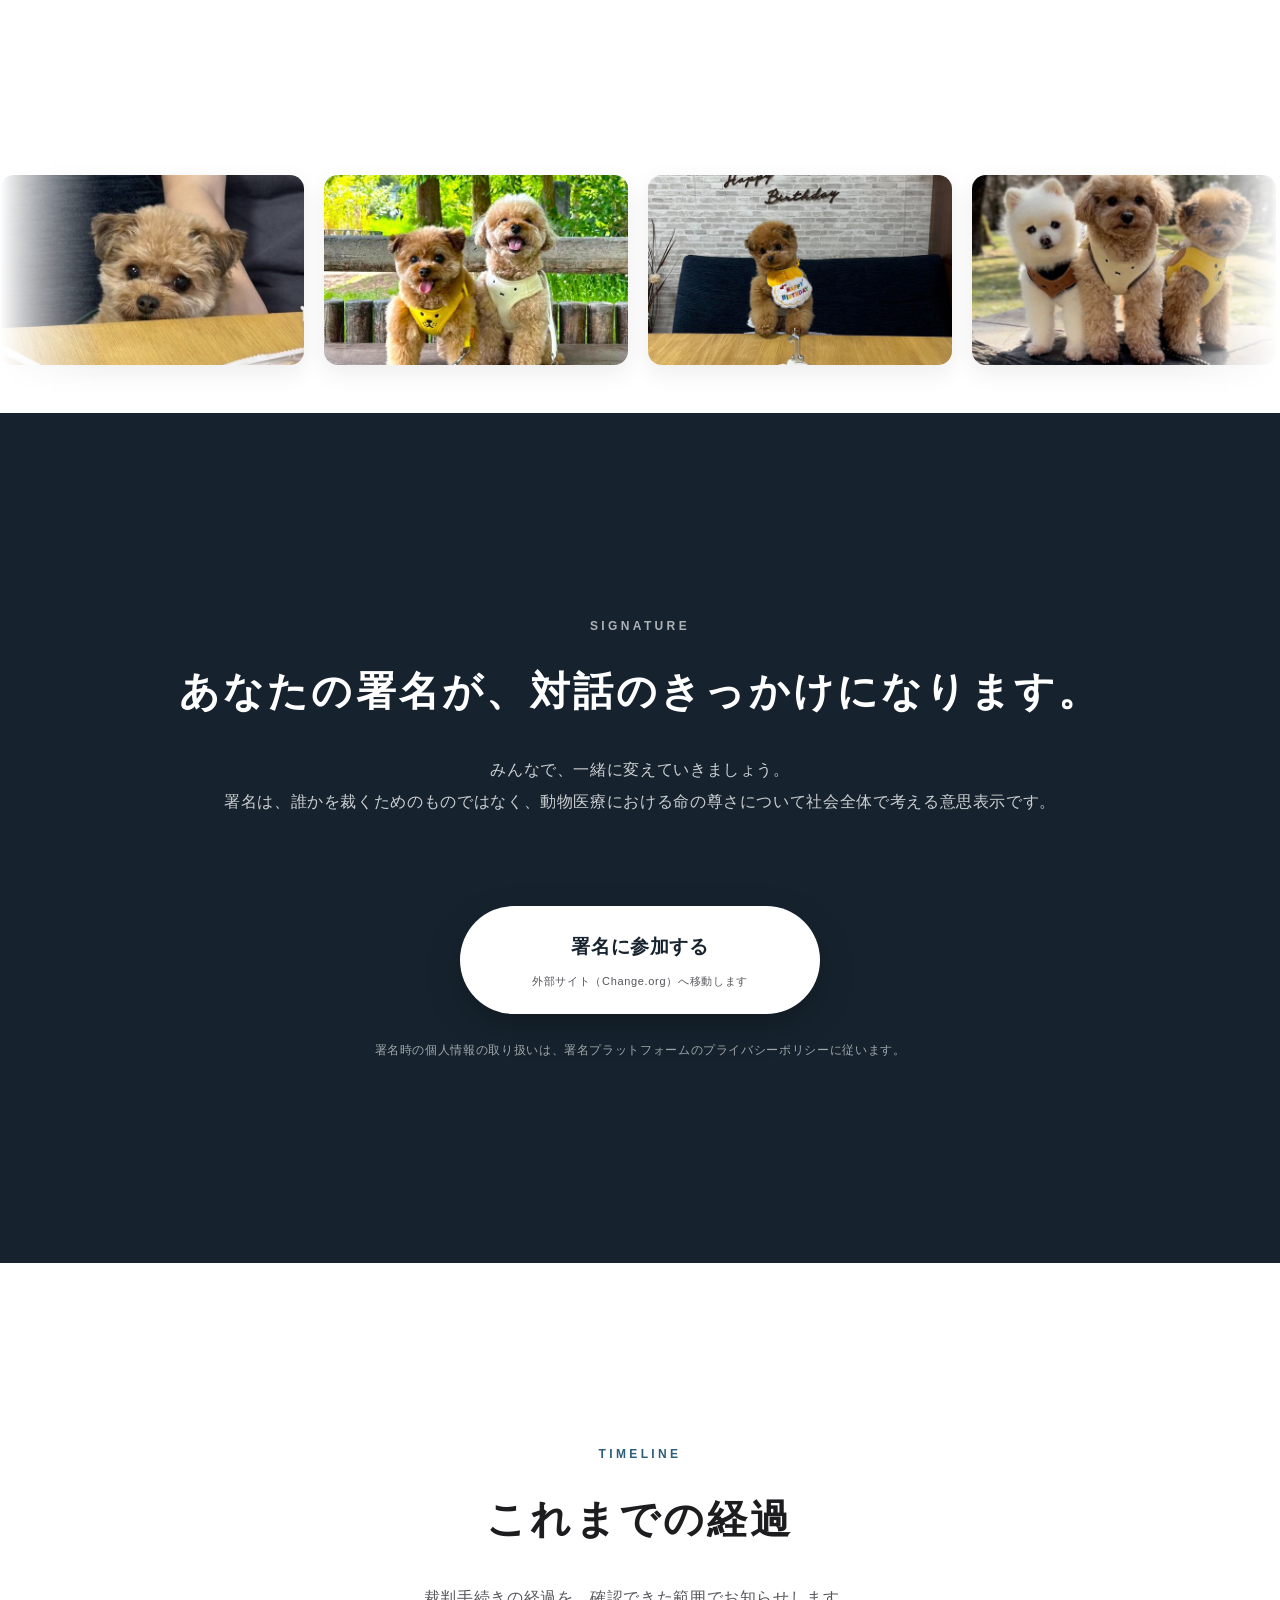
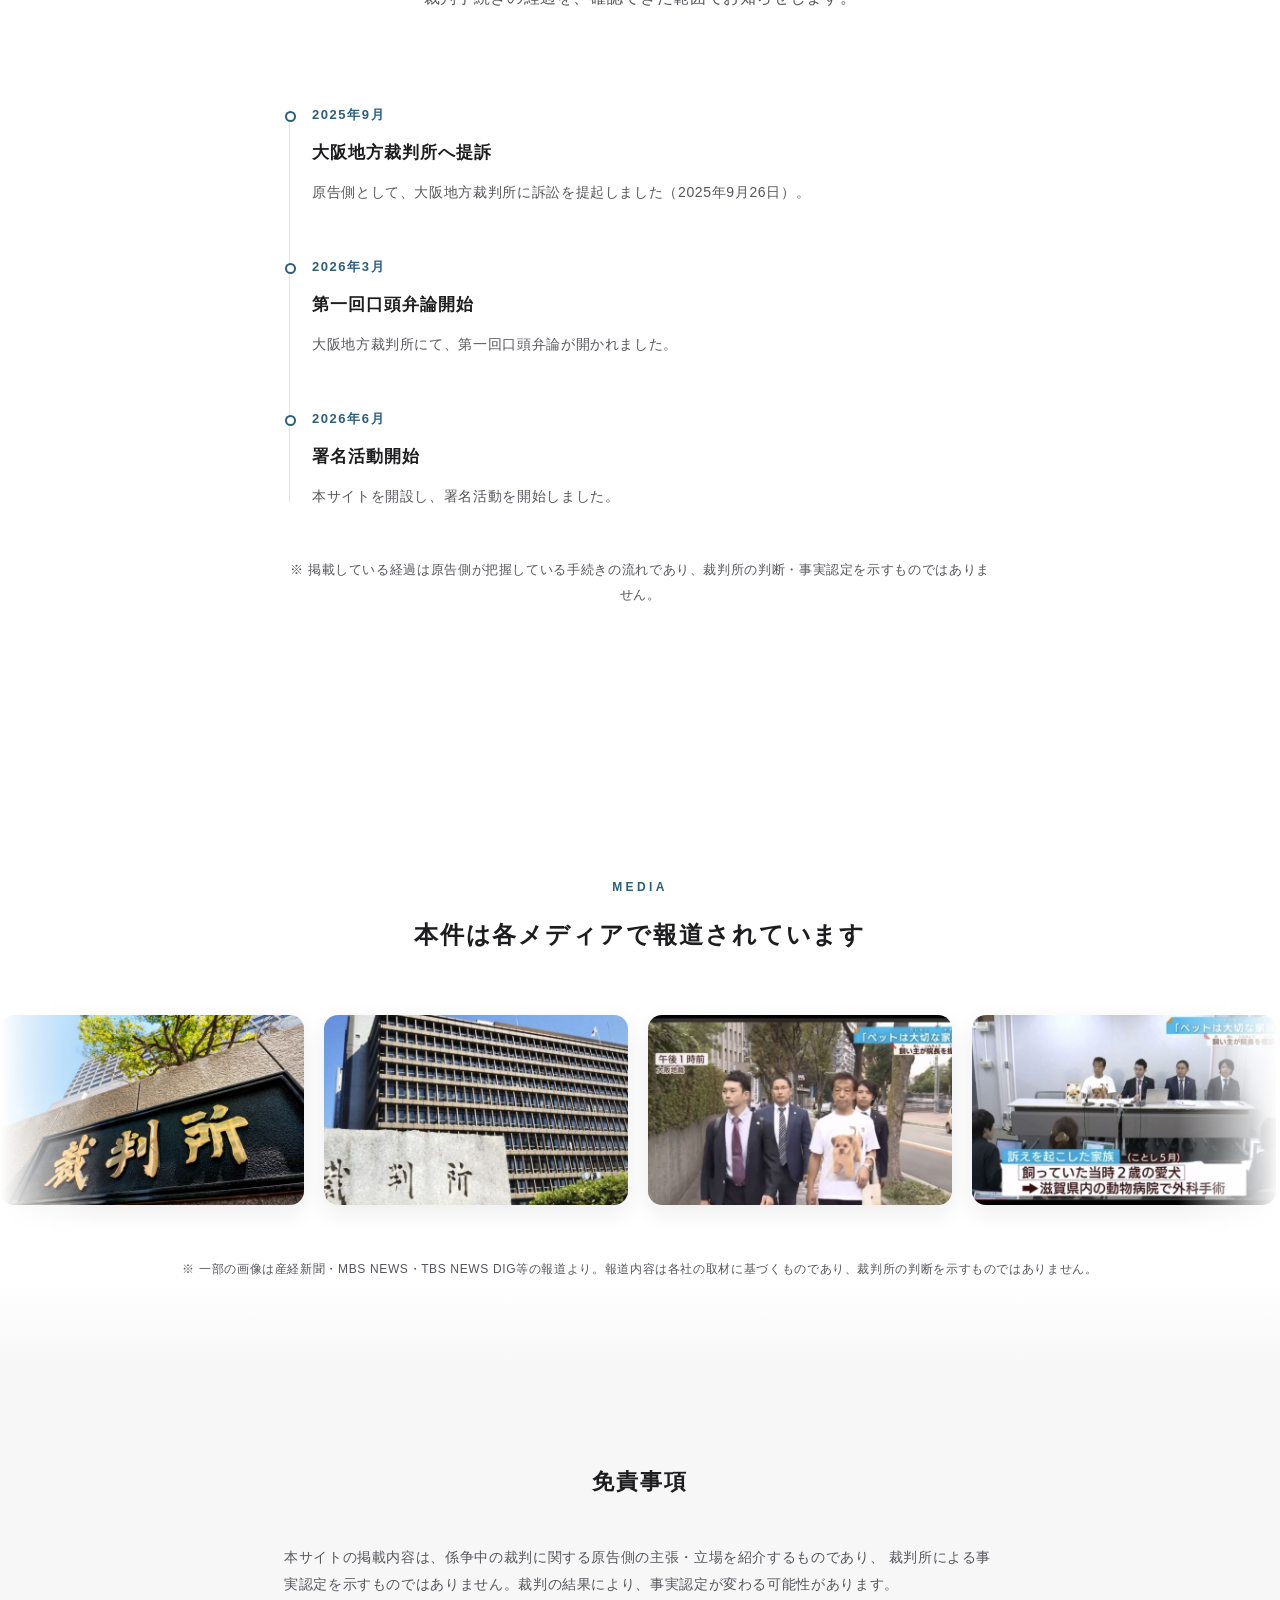
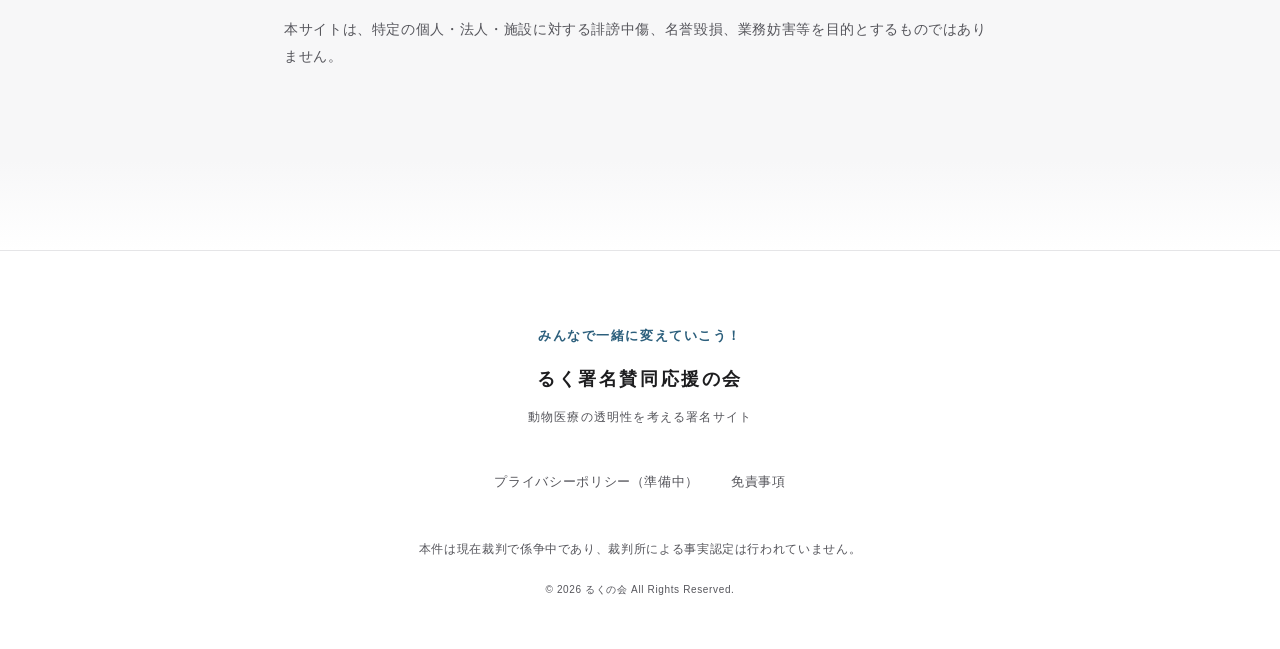
==== commit aeefb7dd: "「ご覧いただくにあたって」から原告側の主張に関する2行目を削除 Co-Authored-By: Claude Fable 5 <noreply@anthropic.com>" ====
--- a/index.html
+++ b/index.html
@@ -420,7 +420,6 @@
           </h3>
           <ul class="notice__list">
             <li class="notice__item">本件は現在裁判で係争中であり、現時点（2026年7月現在）では、裁判所による<strong>事実認定は行われていません</strong>。</li>
-            <li class="notice__item">掲載内容には<strong>原告側の主張</strong>が含まれます。相手方には相手方の主張があります。</li>
             <li class="notice__item">裁判の結果によって、<strong>事実認定が変わる可能性</strong>があります。</li>
           </ul>
           <p class="notice__footnote">
@@ -523,8 +522,7 @@
         </header>
 
         <div class="signature__action js-fade">
-          <!-- TODO: 実際の署名ページURLに差し替え -->
-          <a class="button button--large" href="https://www.change.org/" target="_blank" rel="noopener noreferrer">
+          <a class="button button--large" href="https://c.org/NDxfvLf6Ww" target="_blank" rel="noopener noreferrer">
             署名に参加する
             <span class="button__sub">外部サイト（Change.org）へ移動します</span>
           </a>
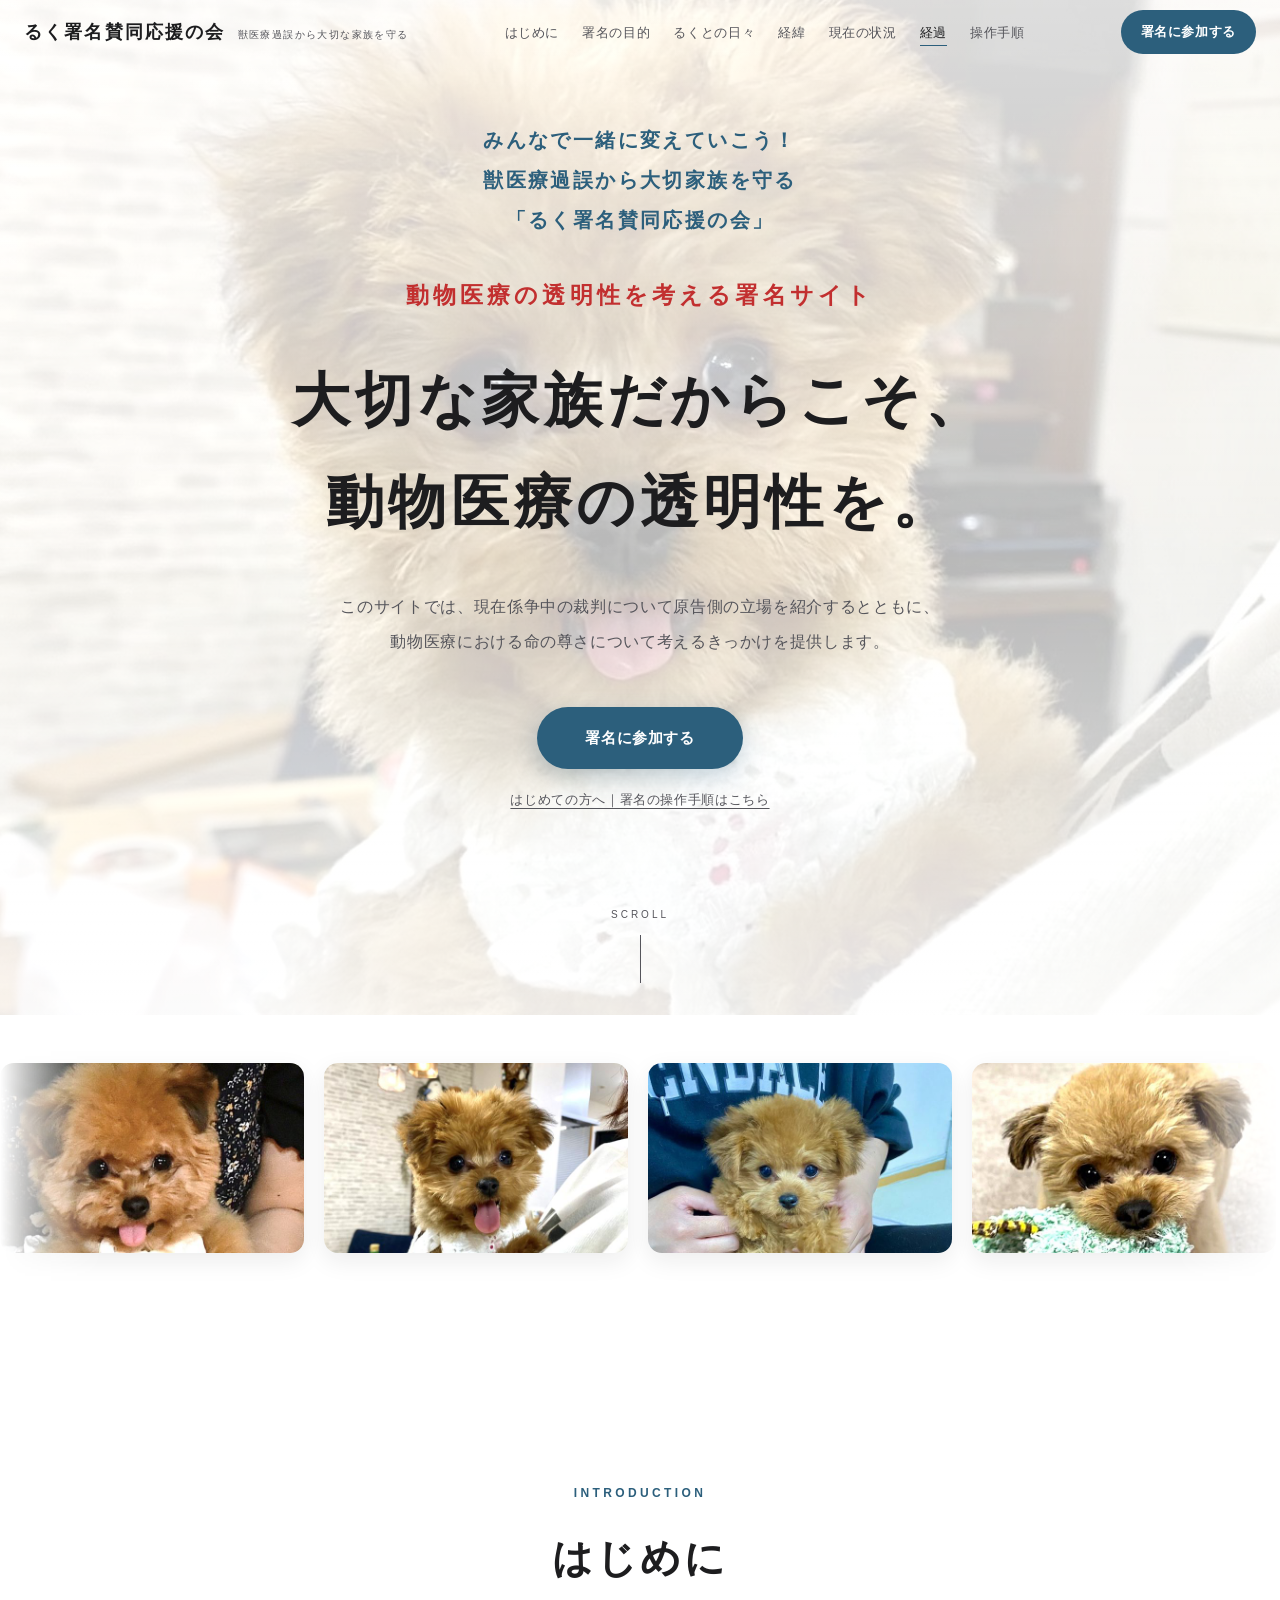
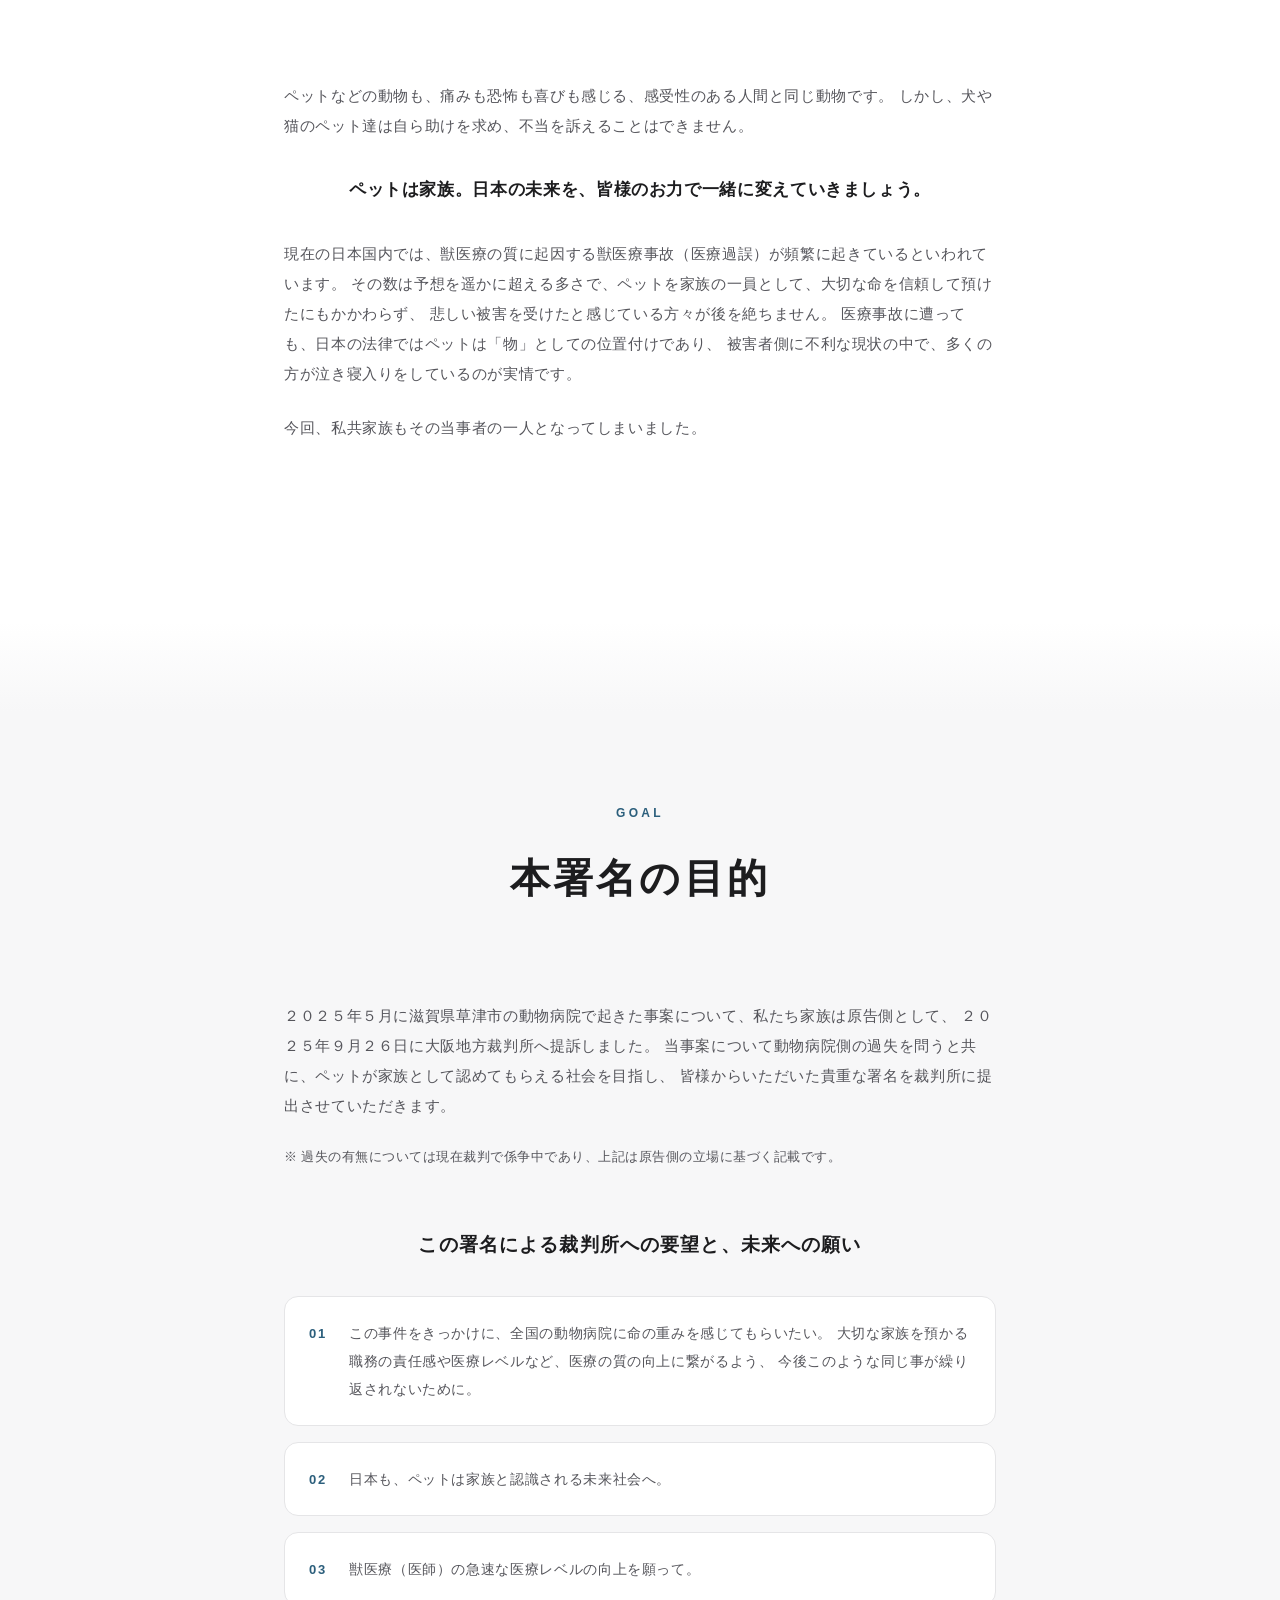
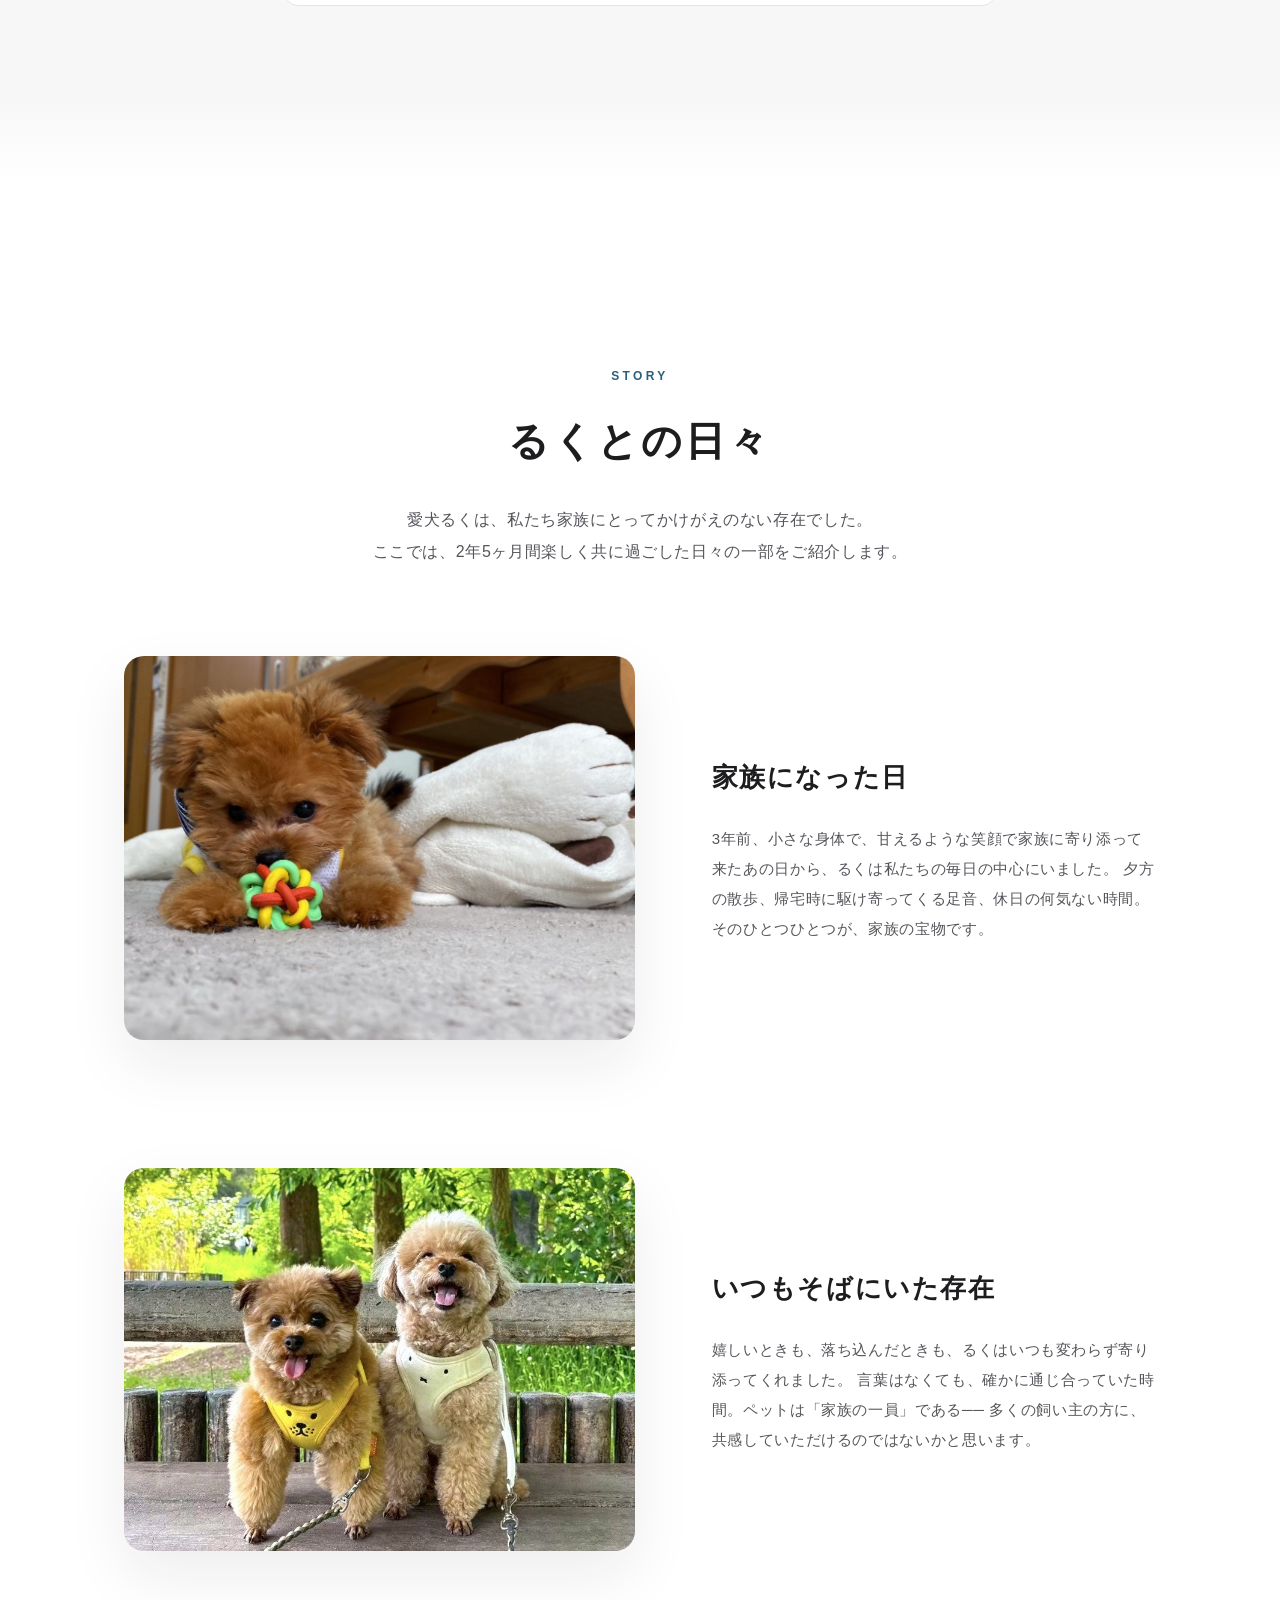
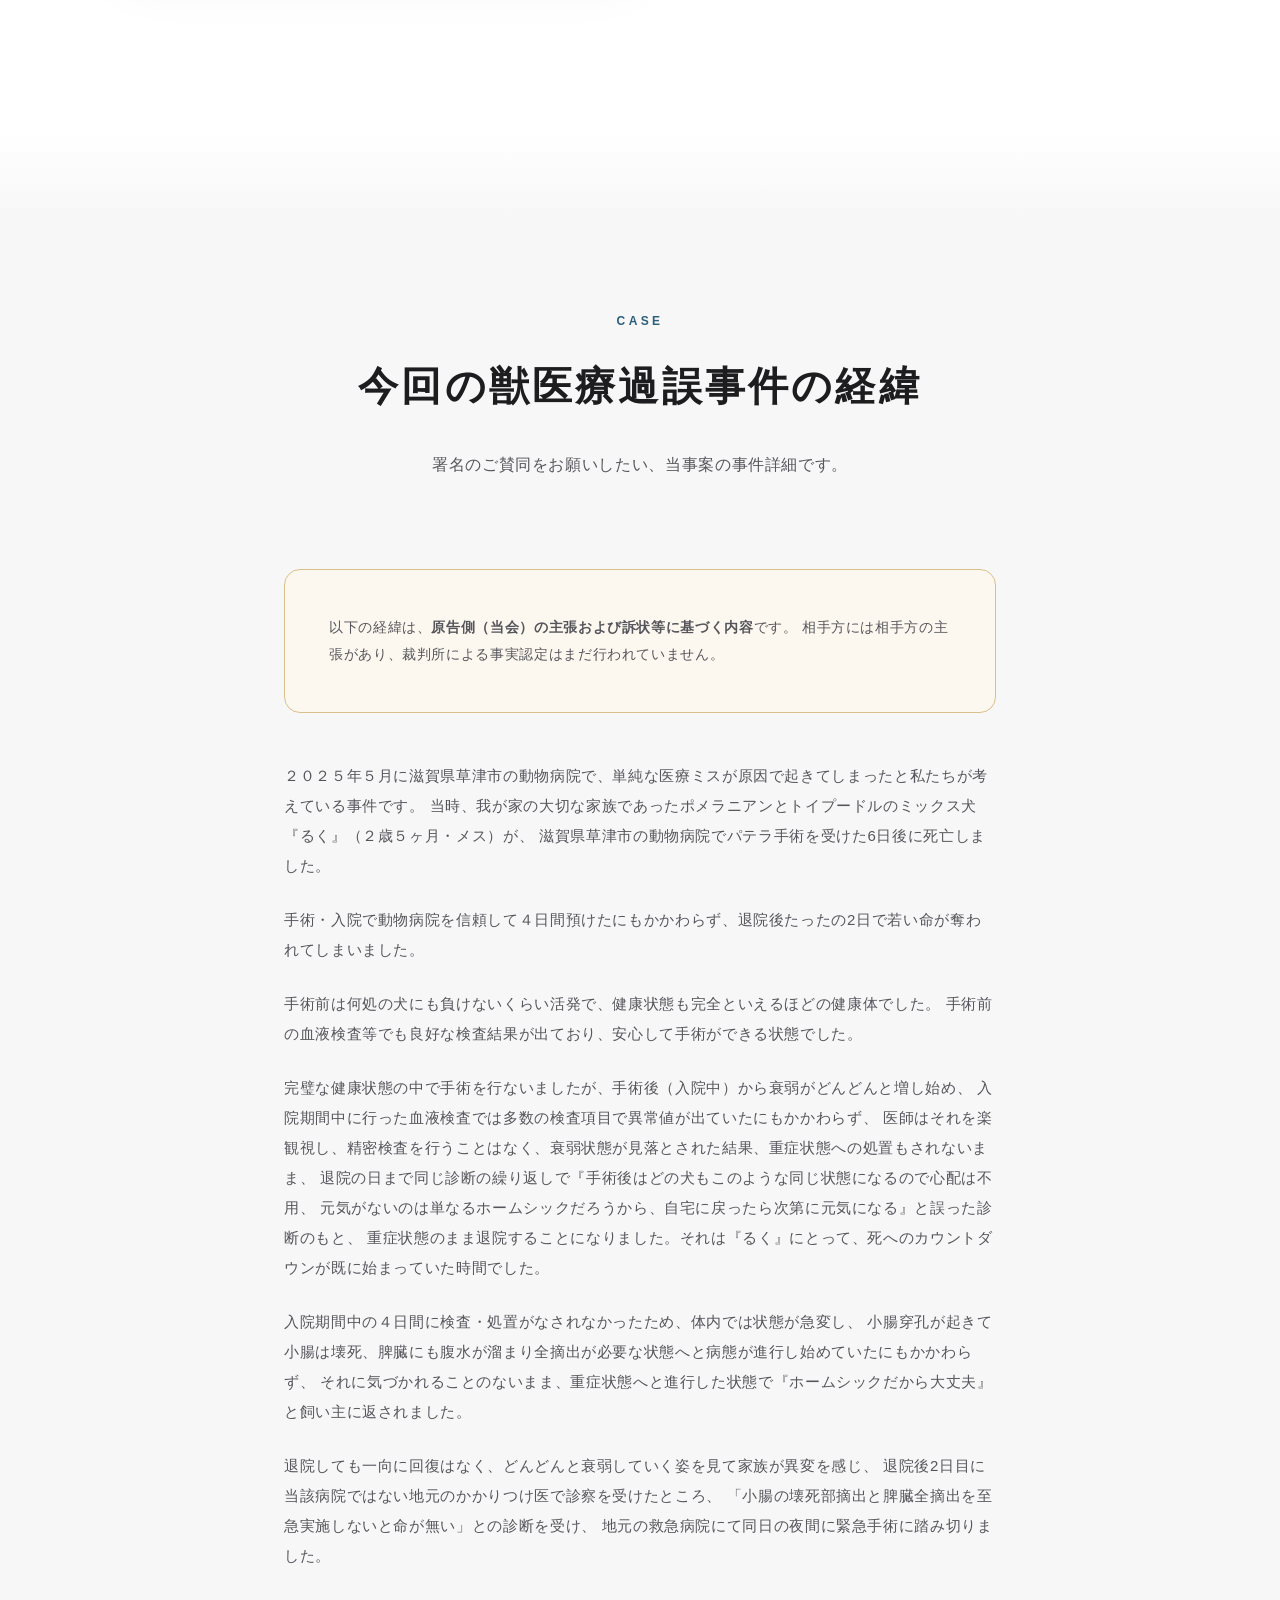
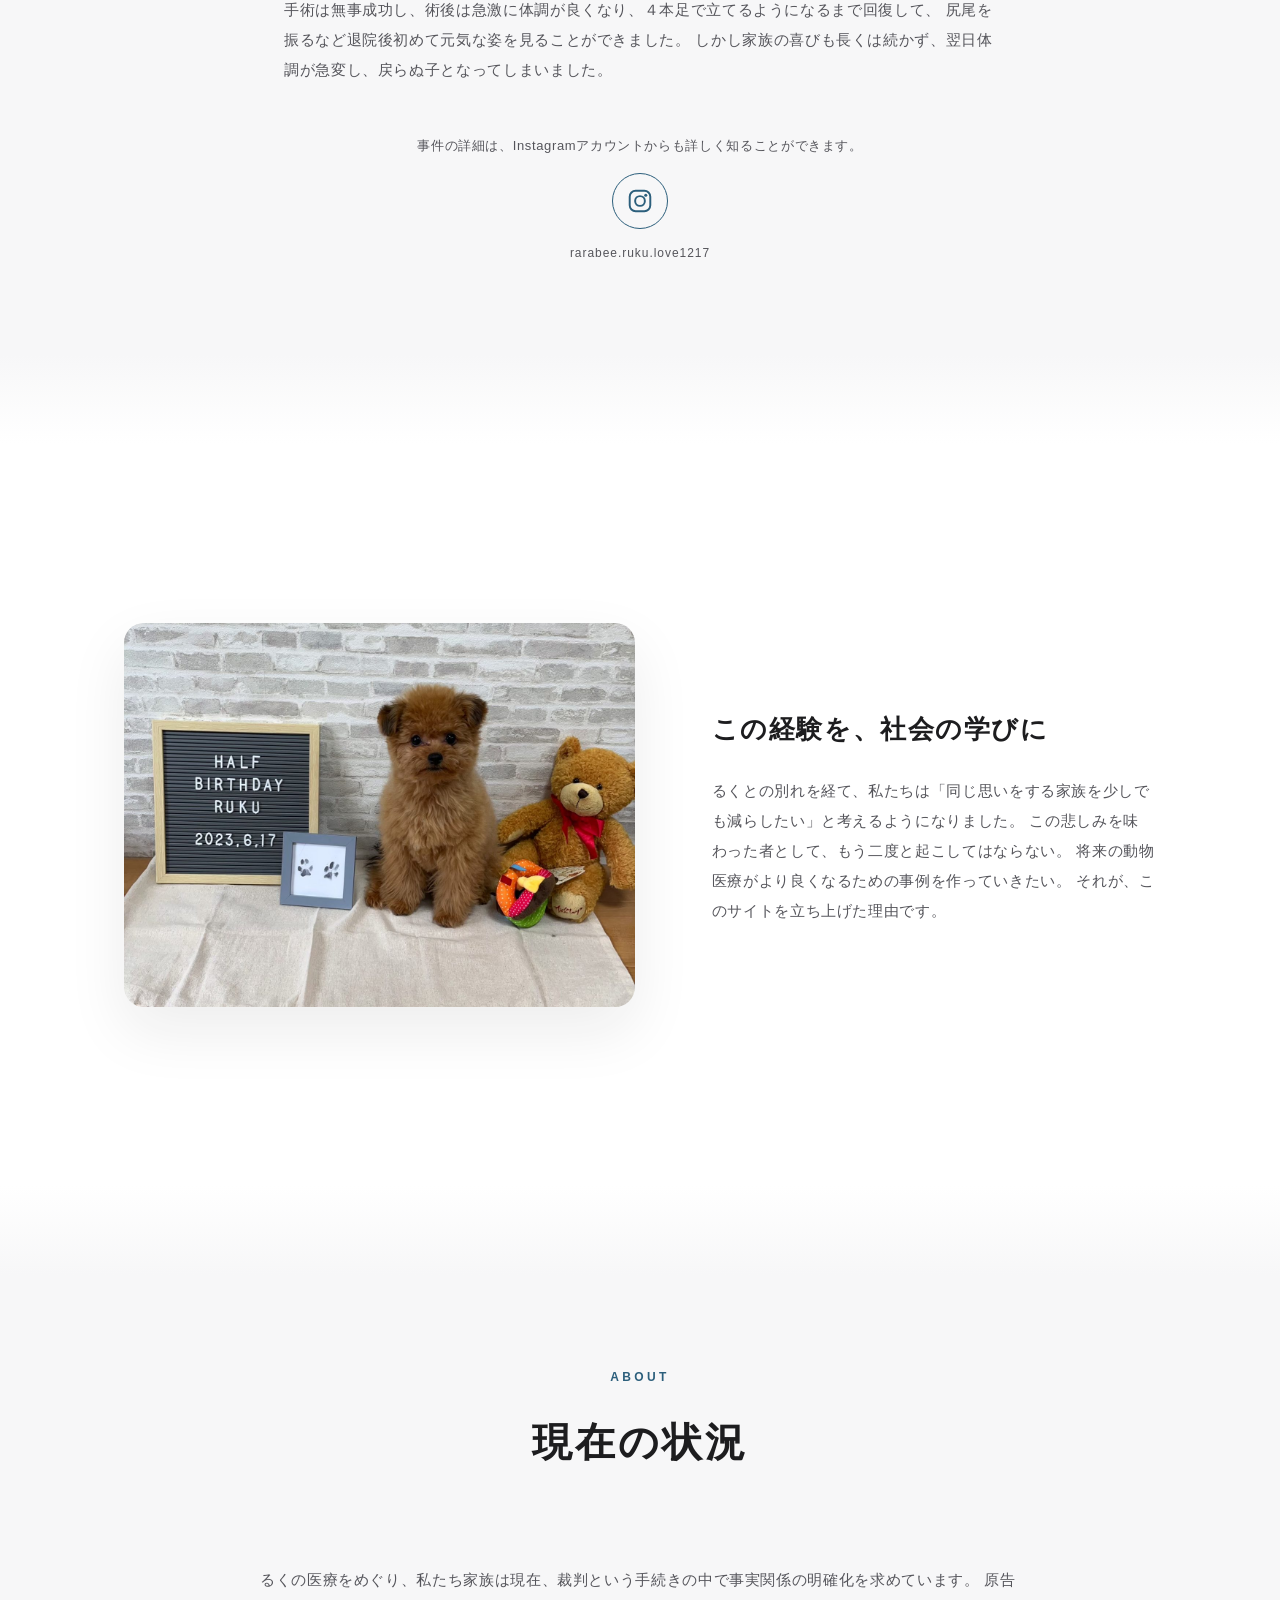
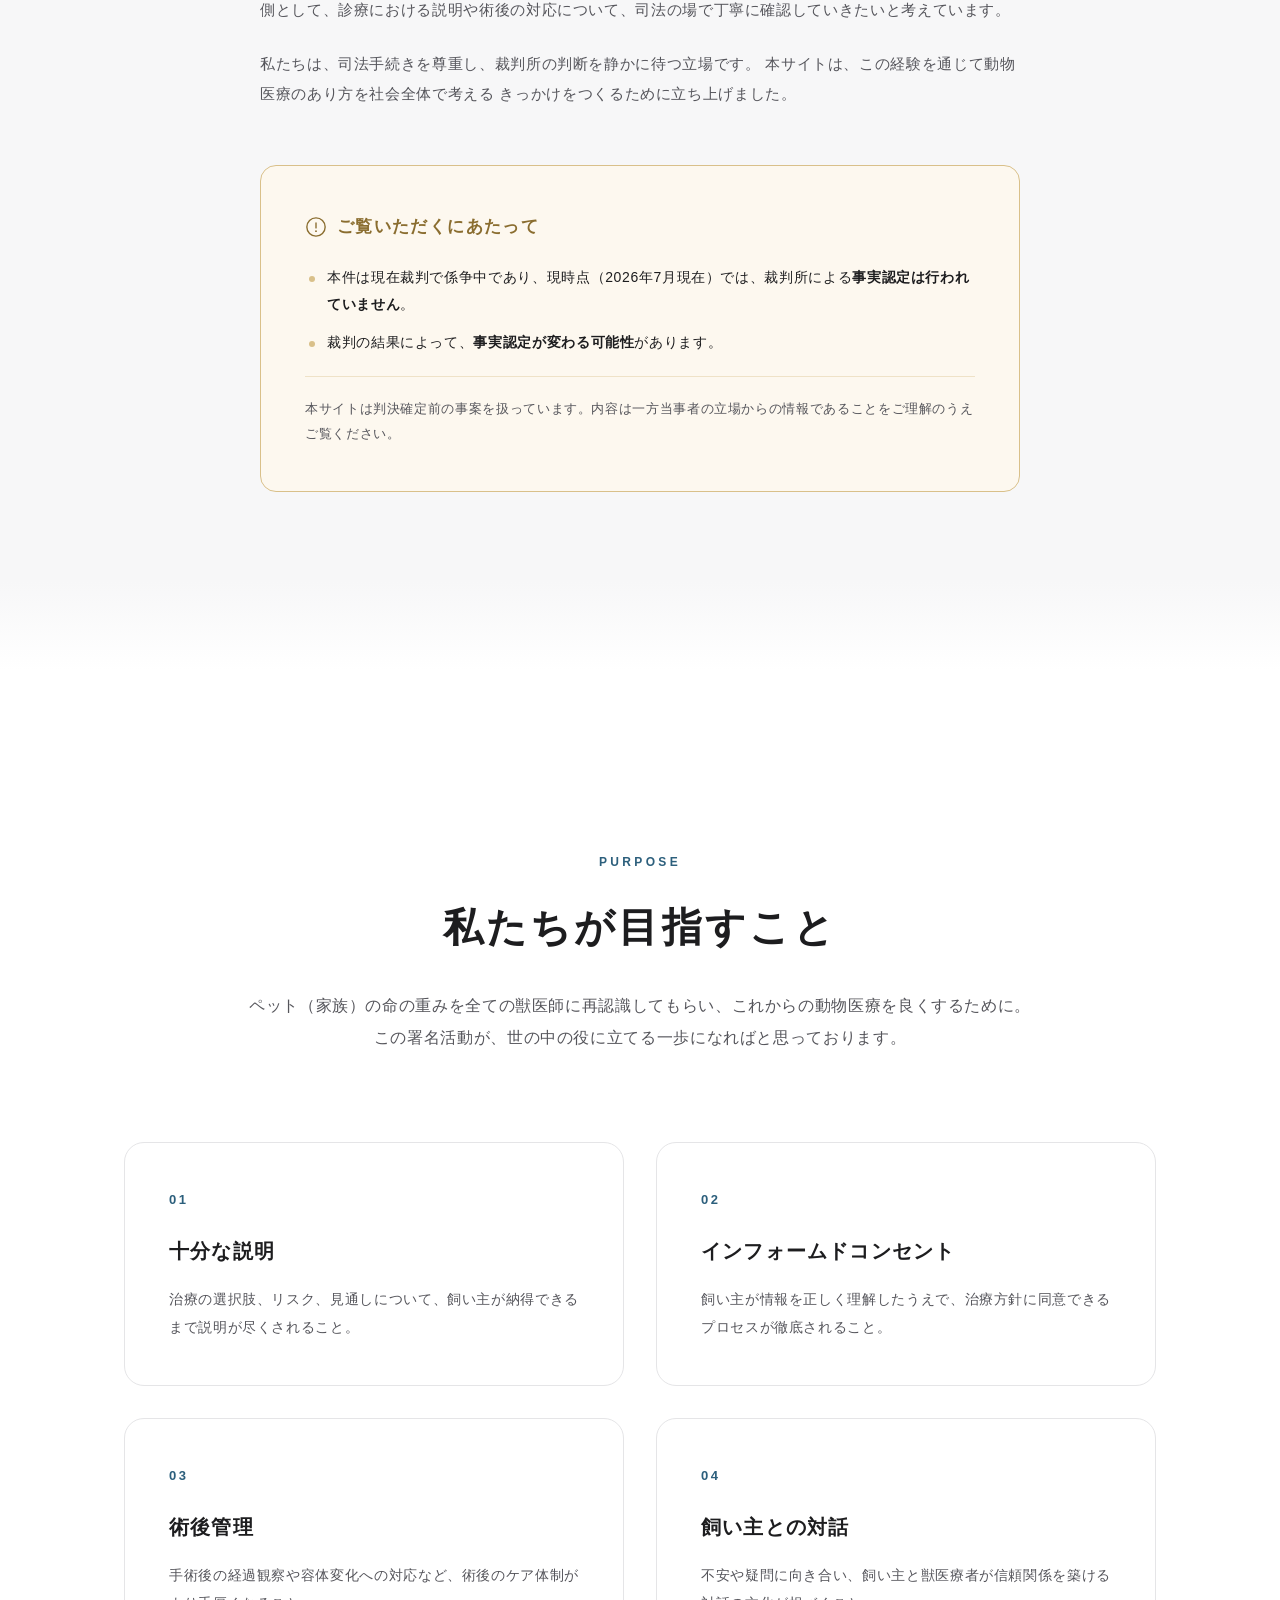
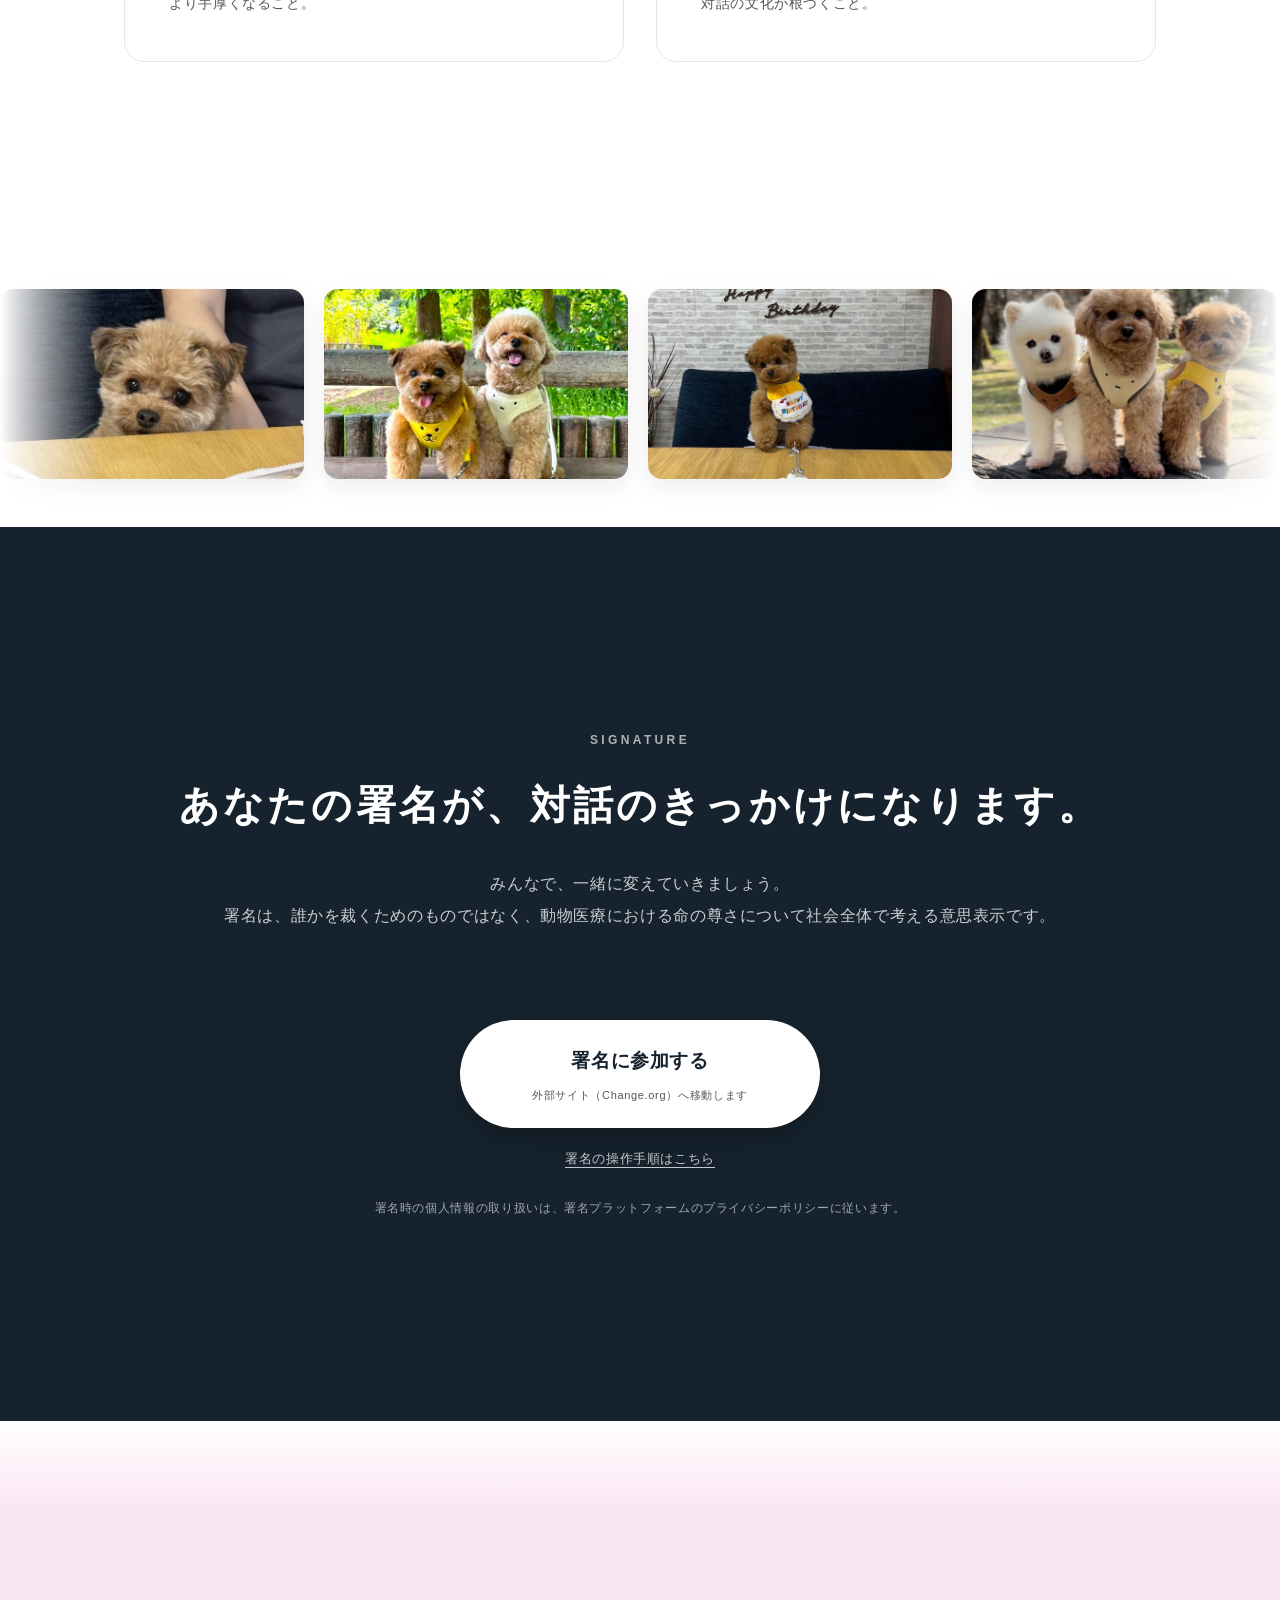
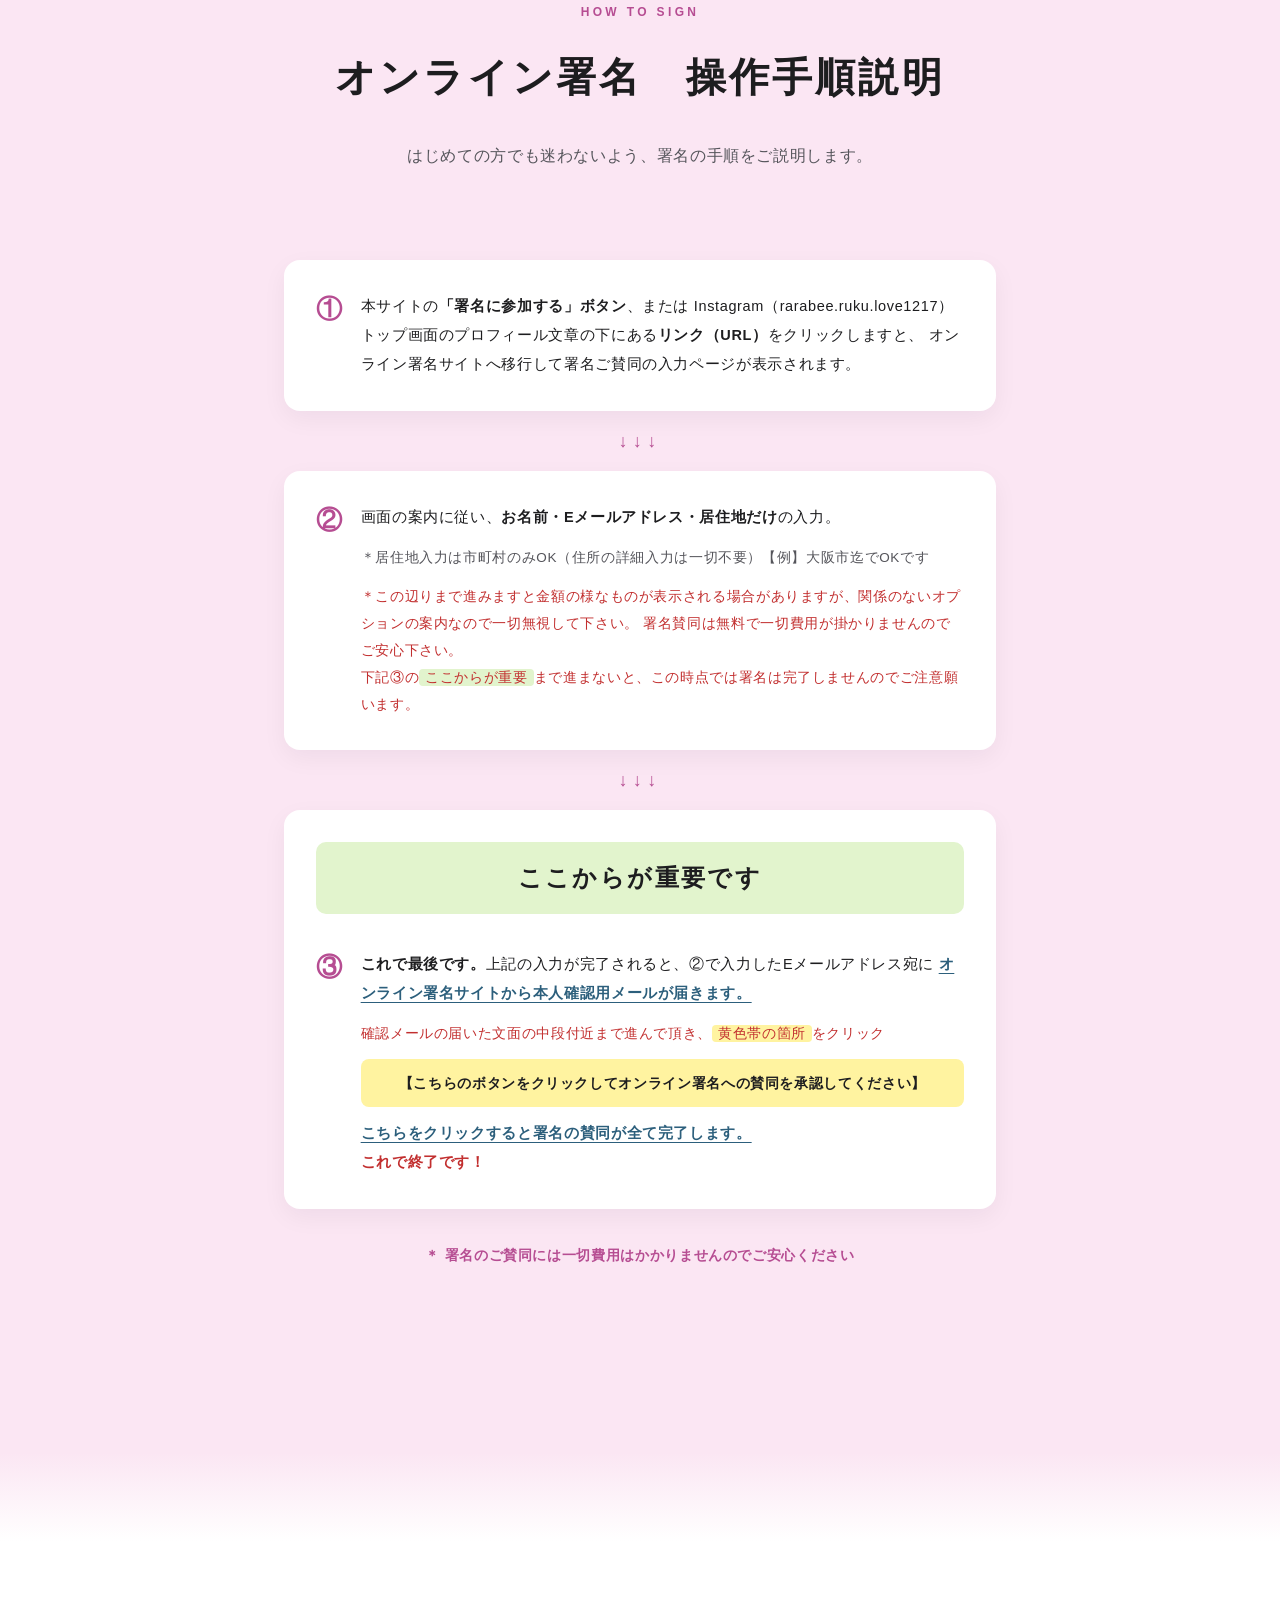
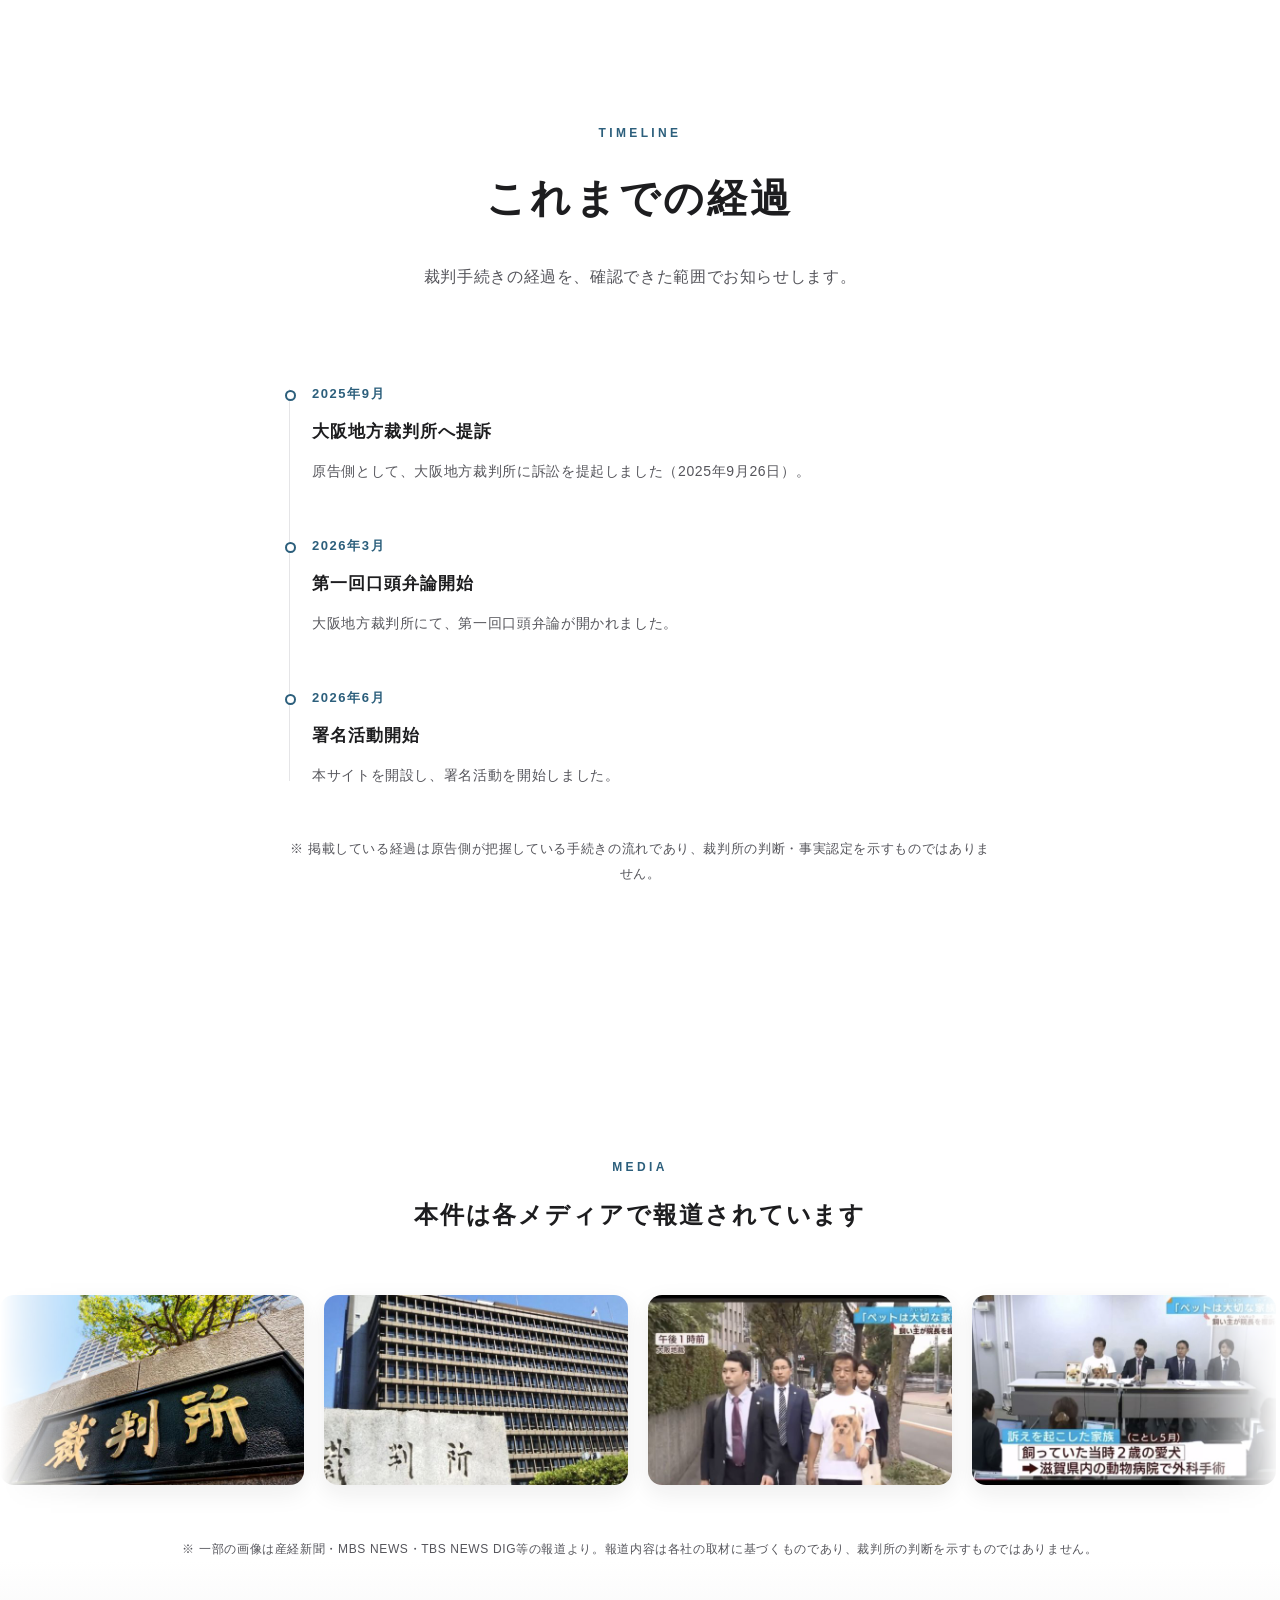
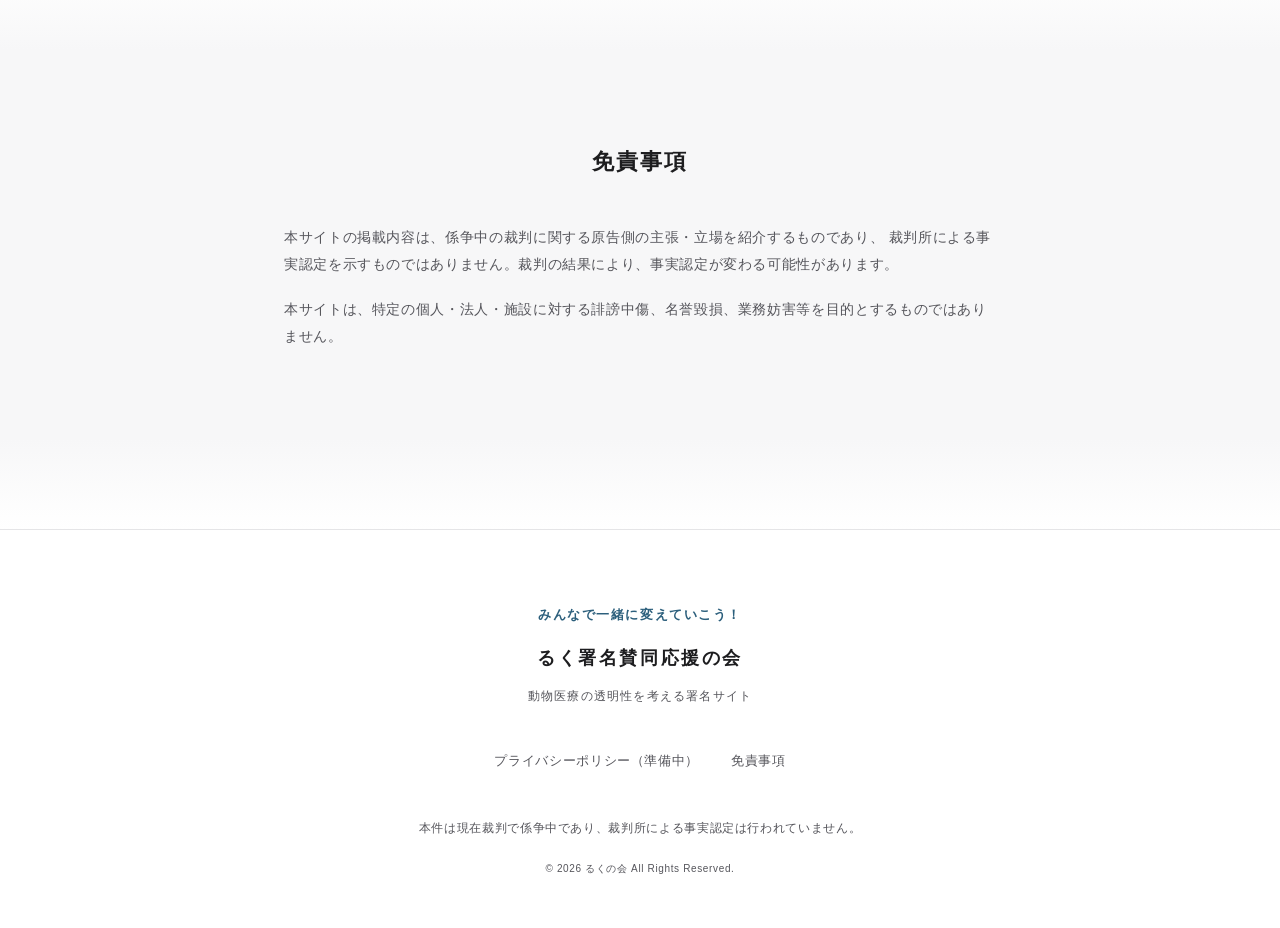
==== commit 0c9a51db: "オンライン署名の操作手順セクションを追加、全署名ボタンに操作手順への誘導リンクを設置 - ページ後半（署名セクション直後）にピンク背景の操作手順を直接表示（Word手順書に準拠） - 手順①②③をカー" ====
--- a/index.html
+++ b/index.html
@@ -83,9 +83,11 @@
           <li class="header__item"><a class="header__link" href="#case">経緯</a></li>
           <li class="header__item"><a class="header__link" href="#about">現在の状況</a></li>
           <li class="header__item"><a class="header__link" href="#timeline">経過</a></li>
+          <li class="header__item"><a class="header__link" href="#howto">操作手順</a></li>
         </ul>
       </nav>
-      <a class="header__cta" href="#signature">署名に参加する</a>
+      <!-- 署名ページ（Change.org）へ直接遷移 -->
+      <a class="header__cta" href="https://c.org/NDxfvLf6Ww" target="_blank" rel="noopener noreferrer">署名に参加する</a>
     </div>
   </header>
 
@@ -121,7 +123,8 @@
           動物医療における命の尊さについて考えるきっかけを提供します。
         </p>
         <div class="hero__actions js-fade">
-          <a class="button button--primary" href="#signature">署名に参加する</a>
+          <a class="button button--primary" href="https://c.org/NDxfvLf6Ww" target="_blank" rel="noopener noreferrer">署名に参加する</a>
+          <a class="howto-link" href="#howto">はじめての方へ｜署名の操作手順はこちら</a>
         </div>
         <!-- 係争中であることをファーストビューで明示（法的配慮） -->
         <p class="hero__note js-fade">
@@ -526,9 +529,97 @@
             署名に参加する
             <span class="button__sub">外部サイト（Change.org）へ移動します</span>
           </a>
+          <p class="signature__howto">
+            <a class="howto-link howto-link--light" href="#howto">署名の操作手順はこちら</a>
+          </p>
           <p class="signature__note">
             署名時の個人情報の取り扱いは、署名プラットフォームのプライバシーポリシーに従います。
           </p>
+        </div>
+      </div>
+    </section>
+
+    <!-- ============================================================
+         操作手順：オンライン署名のやり方
+         署名方法が分からない方向けのガイド（原文の手順書に準拠）。
+         目立つようピンク背景で表示
+    ============================================================ -->
+    <section class="howto section" id="howto">
+      <div class="section__inner section__inner--narrow">
+        <header class="section__header js-fade">
+          <p class="section__eyebrow section__eyebrow--howto">How to Sign</p>
+          <h2 class="section__title">オンライン署名　操作手順説明</h2>
+          <p class="section__lead">
+            はじめての方でも迷わないよう、署名の手順をご説明します。
+          </p>
+        </header>
+
+        <ol class="howto__steps">
+          <!-- STEP 1 -->
+          <li class="howto__step js-fade">
+            <span class="howto__num" aria-hidden="true">①</span>
+            <div class="howto__body">
+              <p>
+                本サイトの<strong>「署名に参加する」ボタン</strong>、または Instagram（rarabee.ruku.love1217）
+                トップ画面のプロフィール文章の下にある<strong>リンク（URL）</strong>をクリックしますと、
+                オンライン署名サイトへ移行して署名ご賛同の入力ページが表示されます。
+              </p>
+            </div>
+          </li>
+
+          <li class="howto__arrow" aria-hidden="true">↓↓↓</li>
+
+          <!-- STEP 2 -->
+          <li class="howto__step js-fade">
+            <span class="howto__num" aria-hidden="true">②</span>
+            <div class="howto__body">
+              <p>
+                画面の案内に従い、<strong>お名前・Eメールアドレス・居住地だけ</strong>の入力。
+              </p>
+              <p class="howto__sub">
+                ＊居住地入力は市町村のみOK（住所の詳細入力は一切不要）【例】大阪市迄でOKです
+              </p>
+              <p class="howto__caution">
+                ＊この辺りまで進みますと金額の様なものが表示される場合がありますが、関係のないオプションの案内なので一切無視して下さい。
+                署名賛同は無料で一切費用が掛かりませんのでご安心下さい。<br>
+                下記③の<mark class="howto__mark-green">ここからが重要</mark>まで進まないと、この時点では署名は完了しませんのでご注意願います。
+              </p>
+            </div>
+          </li>
+
+          <li class="howto__arrow" aria-hidden="true">↓↓↓</li>
+
+          <!-- STEP 3 -->
+          <li class="howto__step howto__step--final js-fade">
+            <div class="howto__important" role="heading" aria-level="3">ここからが重要です</div>
+            <div class="howto__step-inner">
+              <span class="howto__num" aria-hidden="true">③</span>
+              <div class="howto__body">
+                <p>
+                  <strong>これで最後です。</strong>上記の入力が完了されると、②で入力したEメールアドレス宛に
+                  <strong class="howto__strong-blue">オンライン署名サイトから本人確認用メールが届きます。</strong>
+                </p>
+                <p class="howto__caution">
+                  確認メールの届いた文面の中段付近まで進んで頂き、<mark class="howto__mark-yellow">黄色帯の箇所</mark>をクリック
+                </p>
+                <p class="howto__quote">
+                  【こちらのボタンをクリックしてオンライン署名への賛同を承認してください】
+                </p>
+                <p>
+                  <strong class="howto__strong-blue">こちらをクリックすると署名の賛同が全て完了します。</strong><br>
+                  <strong class="howto__strong-red">これで終了です！</strong>
+                </p>
+              </div>
+            </div>
+          </li>
+        </ol>
+
+        <p class="howto__free js-fade">
+          ＊ 署名のご賛同には一切費用はかかりませんのでご安心ください
+        </p>
+
+        <div class="howto__cta js-fade">
+          <a class="button button--primary" href="https://c.org/NDxfvLf6Ww" target="_blank" rel="noopener noreferrer">署名に参加する</a>
         </div>
       </div>
     </section>
--- a/css/style.css
+++ b/css/style.css
@@ -21,6 +21,7 @@
   --color-notice-border: #d9c08a; /* 注意書きカード枠 */
   --color-line: #e5e5e7;          /* 罫線 */
   --color-emphasis: #c22f2f;      /* 強調用の赤（署名サイトの明示など） */
+  --color-howto-bg: #fbe6f3;      /* 操作手順セクションの背景（淡いピンク） */
 
   /* Typography */
   --font-sans: "Hiragino Kaku Gothic ProN", "Hiragino Sans", "Yu Gothic Medium",
@@ -193,7 +194,7 @@
 }
 
 .header__inner {
-  max-width: var(--width-content);
+  max-width: 1320px;   /* 会名が長くなったため、コンテンツ幅より広く取る */
   margin: 0 auto;
   padding: 0 24px;
   height: 64px;
@@ -220,21 +221,27 @@
   margin-left: 12px;
 }
 
-@media (max-width: 768px) {
+/* ナビと窮屈になる幅ではタグラインを非表示に */
+@media (max-width: 1200px) {
   .header__tagline {
     display: none;
   }
 }
 
+.header__logo {
+  white-space: nowrap;
+}
+
 .header__list {
   display: flex;
-  gap: 28px;
+  gap: clamp(16px, 1.8vw, 26px);
 }
 
 .header__link {
   position: relative;
   font-size: 13px;
   color: var(--color-text-soft);
+  white-space: nowrap;   /* リンク文字の途中折り返しを防ぐ */
   transition: color 0.3s;
 }
 
@@ -451,7 +458,8 @@
   position: relative;
   z-index: 1;
   text-align: center;
-  padding: 120px 24px 80px;
+  /* 下余白はSCROLLインジケーター（bottom:32px＋高さ約80px）と被らない量を確保 */
+  padding: 120px 24px 150px;
   max-width: 880px;
 }
 
@@ -1024,6 +1032,190 @@
 }
 
 /* ------------------------------------------------------------
+   11.5 操作手順（How to Sign）
+   署名方法が分からない方向けのガイド。元の手順書（Word）の
+   「ピンク背景で目立たせる」意図を踏襲しつつ、サイトの品位に合わせて整理
+------------------------------------------------------------ */
+.howto {
+  background: linear-gradient(
+    180deg,
+    var(--color-bg) 0%,
+    var(--color-howto-bg) clamp(48px, 7vw, 96px),
+    var(--color-howto-bg) calc(100% - clamp(48px, 7vw, 96px)),
+    var(--color-bg) 100%
+  );
+}
+
+.section__eyebrow--howto {
+  color: #b64d92;
+}
+
+.howto__steps {
+  display: grid;
+  gap: 8px;
+}
+
+/* 手順カード（白） */
+.howto__step {
+  background: var(--color-bg);
+  border-radius: 16px;
+  padding: clamp(22px, 3.5vw, 32px);
+  box-shadow: 0 8px 24px rgba(29, 29, 31, 0.05);
+  display: flex;
+  gap: 18px;
+  align-items: flex-start;
+}
+
+/* STEP3はバナー＋本文の縦構成 */
+.howto__step--final {
+  flex-direction: column;
+}
+
+.howto__step-inner {
+  display: flex;
+  gap: 18px;
+  align-items: flex-start;
+}
+
+.howto__num {
+  flex-shrink: 0;
+  font-family: var(--font-serif);
+  font-size: 26px;
+  font-weight: 600;
+  color: #b64d92;
+  line-height: 1.4;
+}
+
+.howto__body {
+  font-size: 14.5px;
+  color: var(--color-text);
+}
+
+.howto__body p + p {
+  margin-top: 12px;
+}
+
+.howto__sub {
+  color: var(--color-text-soft);
+  font-size: 13.5px;
+}
+
+/* 赤の注意書き（原文の赤字を踏襲） */
+.howto__caution {
+  color: var(--color-emphasis);
+  font-size: 13.5px;
+}
+
+/* ステップ間の矢印 */
+.howto__arrow {
+  text-align: center;
+  font-size: 18px;
+  font-weight: 700;
+  letter-spacing: 0.3em;
+  color: #b64d92;
+  padding: 4px 0;
+}
+
+/* 「ここからが重要です」バナー（原文の緑ハイライトを踏襲） */
+.howto__important {
+  width: 100%;
+  text-align: center;
+  font-family: var(--font-serif);
+  font-size: clamp(18px, 2.8vw, 24px);
+  font-weight: 700;
+  letter-spacing: 0.1em;
+  background: #e2f4cd;
+  border-radius: 10px;
+  padding: 12px 16px;
+  margin-bottom: 18px;
+}
+
+/* 緑・黄のマーカー */
+.howto__mark-green {
+  background: #e2f4cd;
+  padding: 1px 6px;
+  border-radius: 4px;
+  color: inherit;
+}
+
+.howto__mark-yellow {
+  background: #fff3a0;
+  padding: 1px 6px;
+  border-radius: 4px;
+  color: var(--color-emphasis);
+}
+
+/* メール内ボタンの引用（黄色帯） */
+.howto__quote {
+  background: #fff3a0;
+  border-radius: 8px;
+  padding: 10px 16px;
+  font-weight: 700;
+  font-size: 14px;
+  text-align: center;
+}
+
+/* 青・赤の強調（原文準拠） */
+.howto__strong-blue {
+  color: var(--color-accent);
+  text-decoration: underline;
+  text-underline-offset: 4px;
+}
+
+.howto__strong-red {
+  color: var(--color-emphasis);
+}
+
+/* 無料の安心表記 */
+.howto__free {
+  margin-top: 32px;
+  text-align: center;
+  font-size: 14px;
+  font-weight: 600;
+  color: #b64d92;
+}
+
+.howto__cta {
+  margin-top: 32px;
+  text-align: center;
+}
+
+@media (max-width: 768px) {
+  .howto__step,
+  .howto__step-inner {
+    flex-direction: column;
+    gap: 8px;
+  }
+}
+
+/* 操作手順への誘導リンク（署名ボタンの近くに配置） */
+.howto-link {
+  display: block;
+  margin-top: 18px;
+  font-size: 13px;
+  color: var(--color-text-soft);
+  text-decoration: underline;
+  text-underline-offset: 4px;
+  transition: color 0.3s;
+}
+
+.howto-link:hover {
+  color: var(--color-text);
+}
+
+.howto-link--light {
+  color: rgba(255, 255, 255, 0.75);
+}
+
+.howto-link--light:hover {
+  color: #fff;
+}
+
+.signature__howto {
+  margin-top: 4px;
+}
+
+/* ------------------------------------------------------------
    12. Timeline：これまでの経過
 ------------------------------------------------------------ */
 .timeline__list {
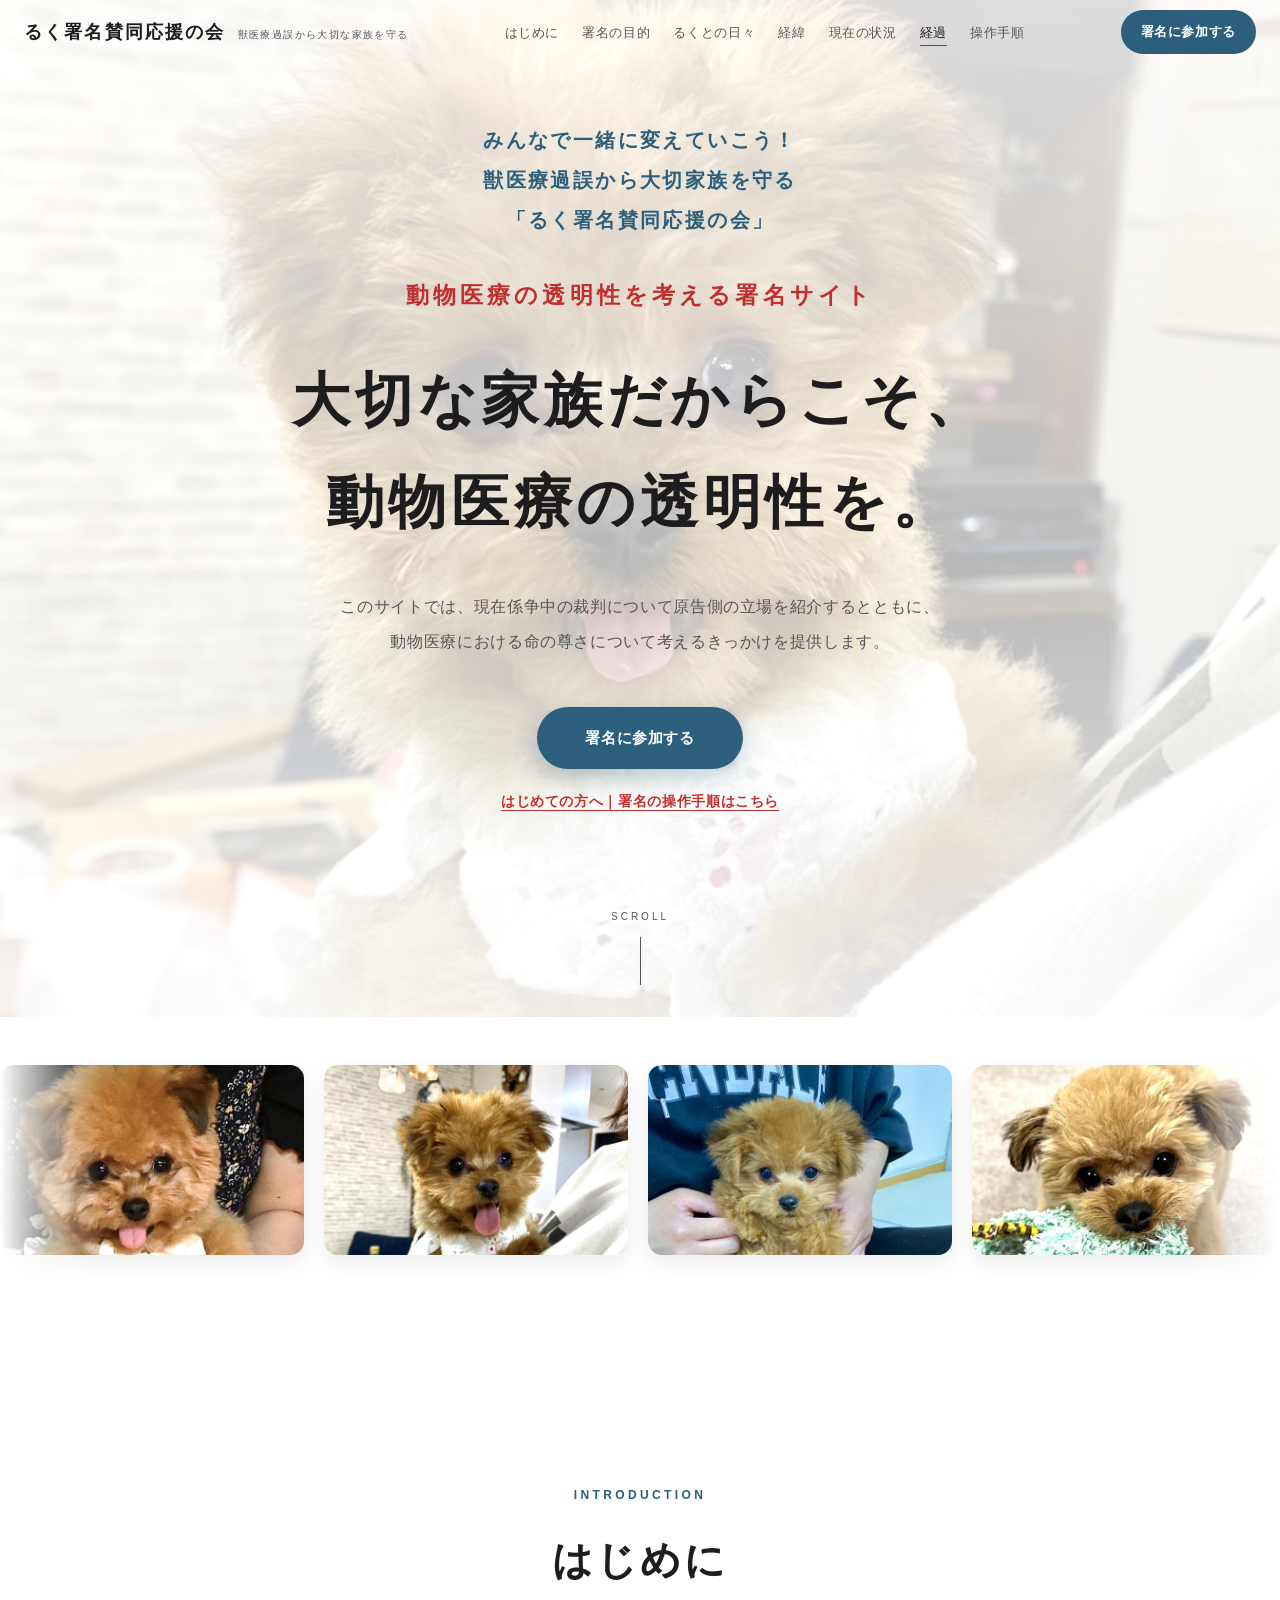
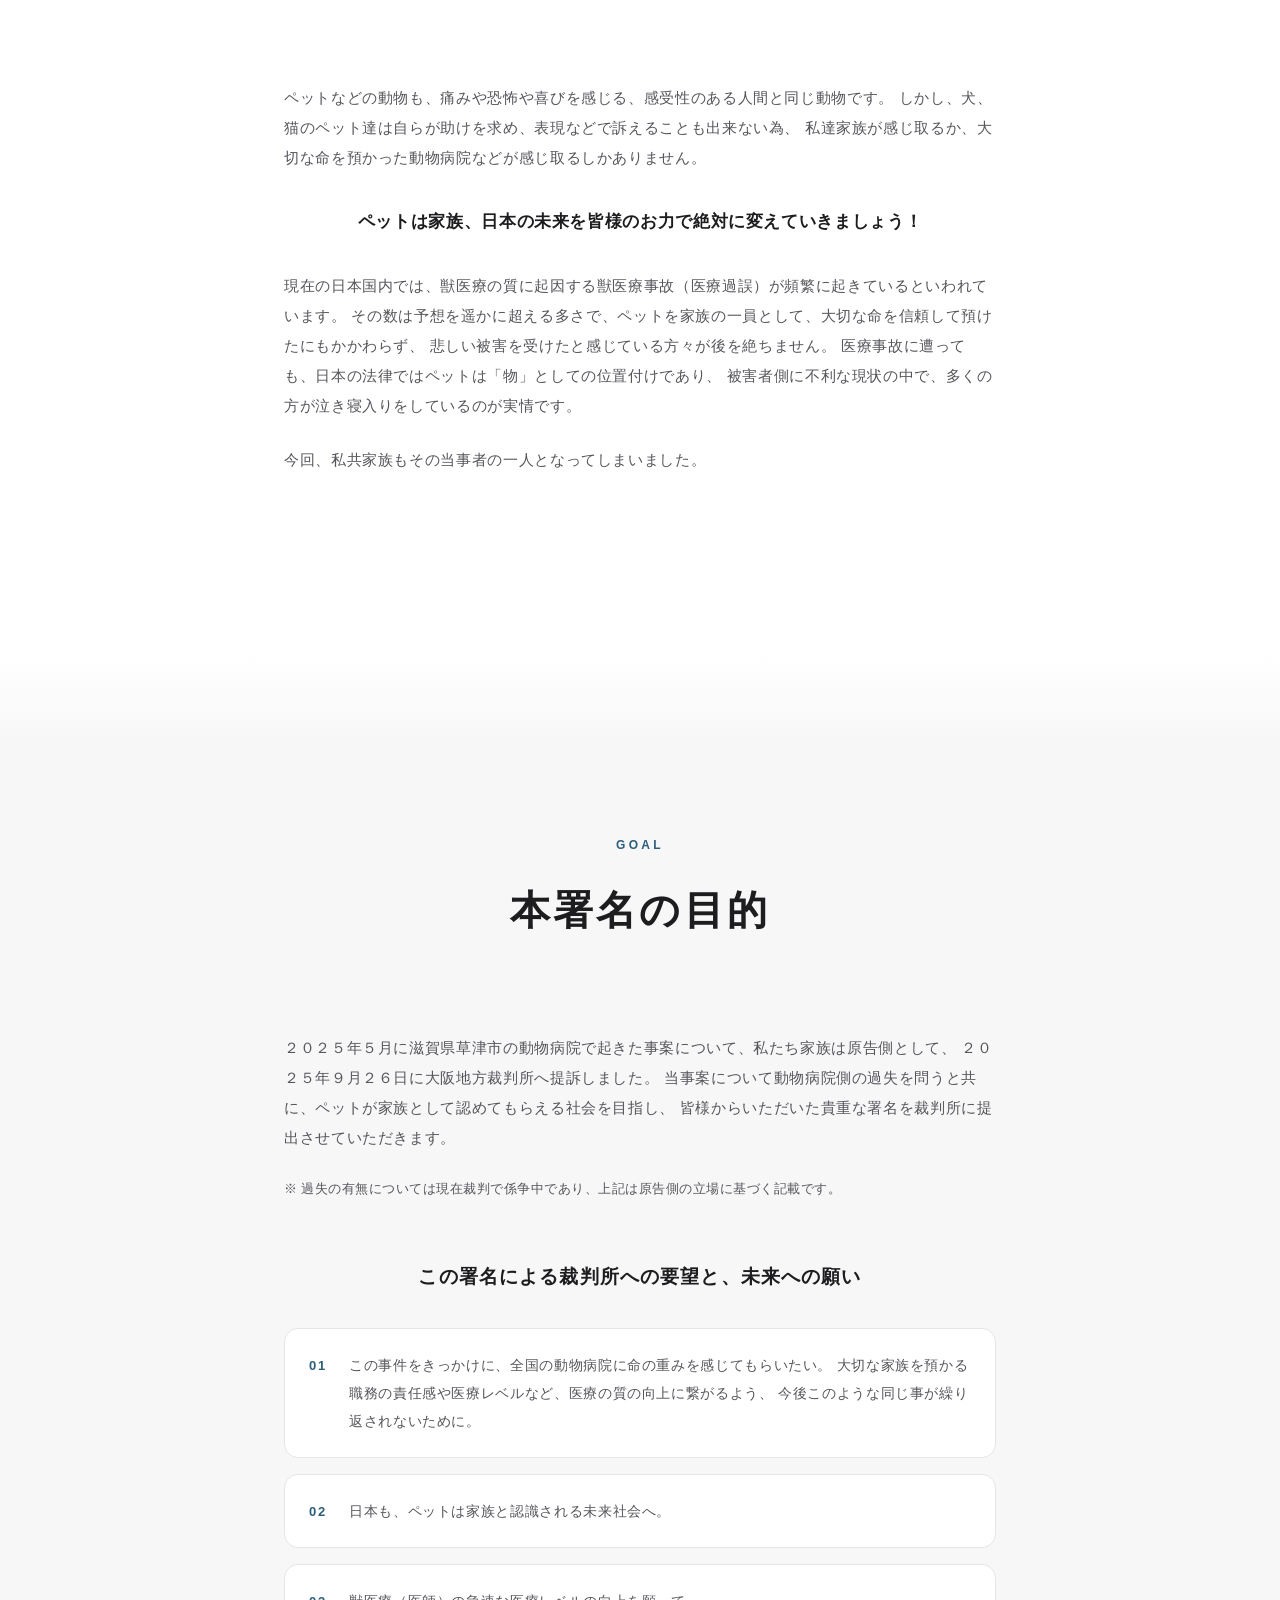
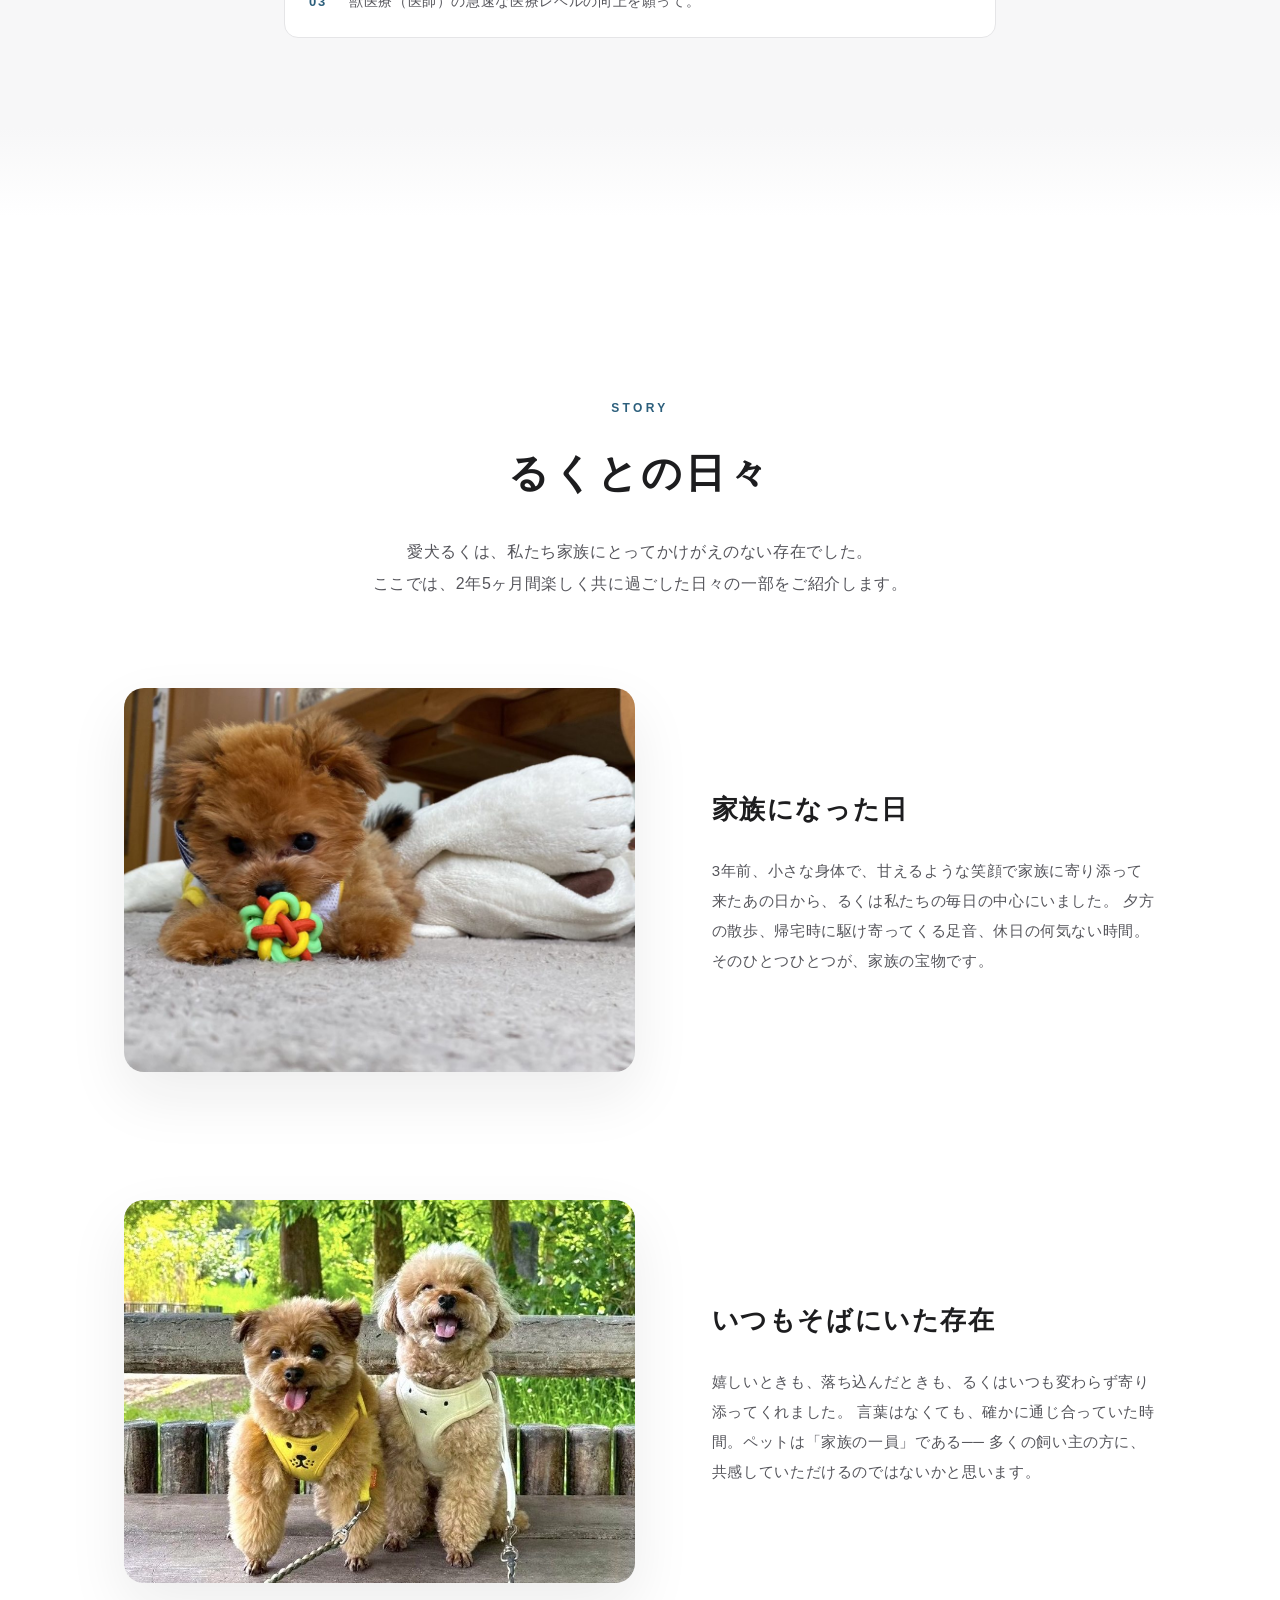
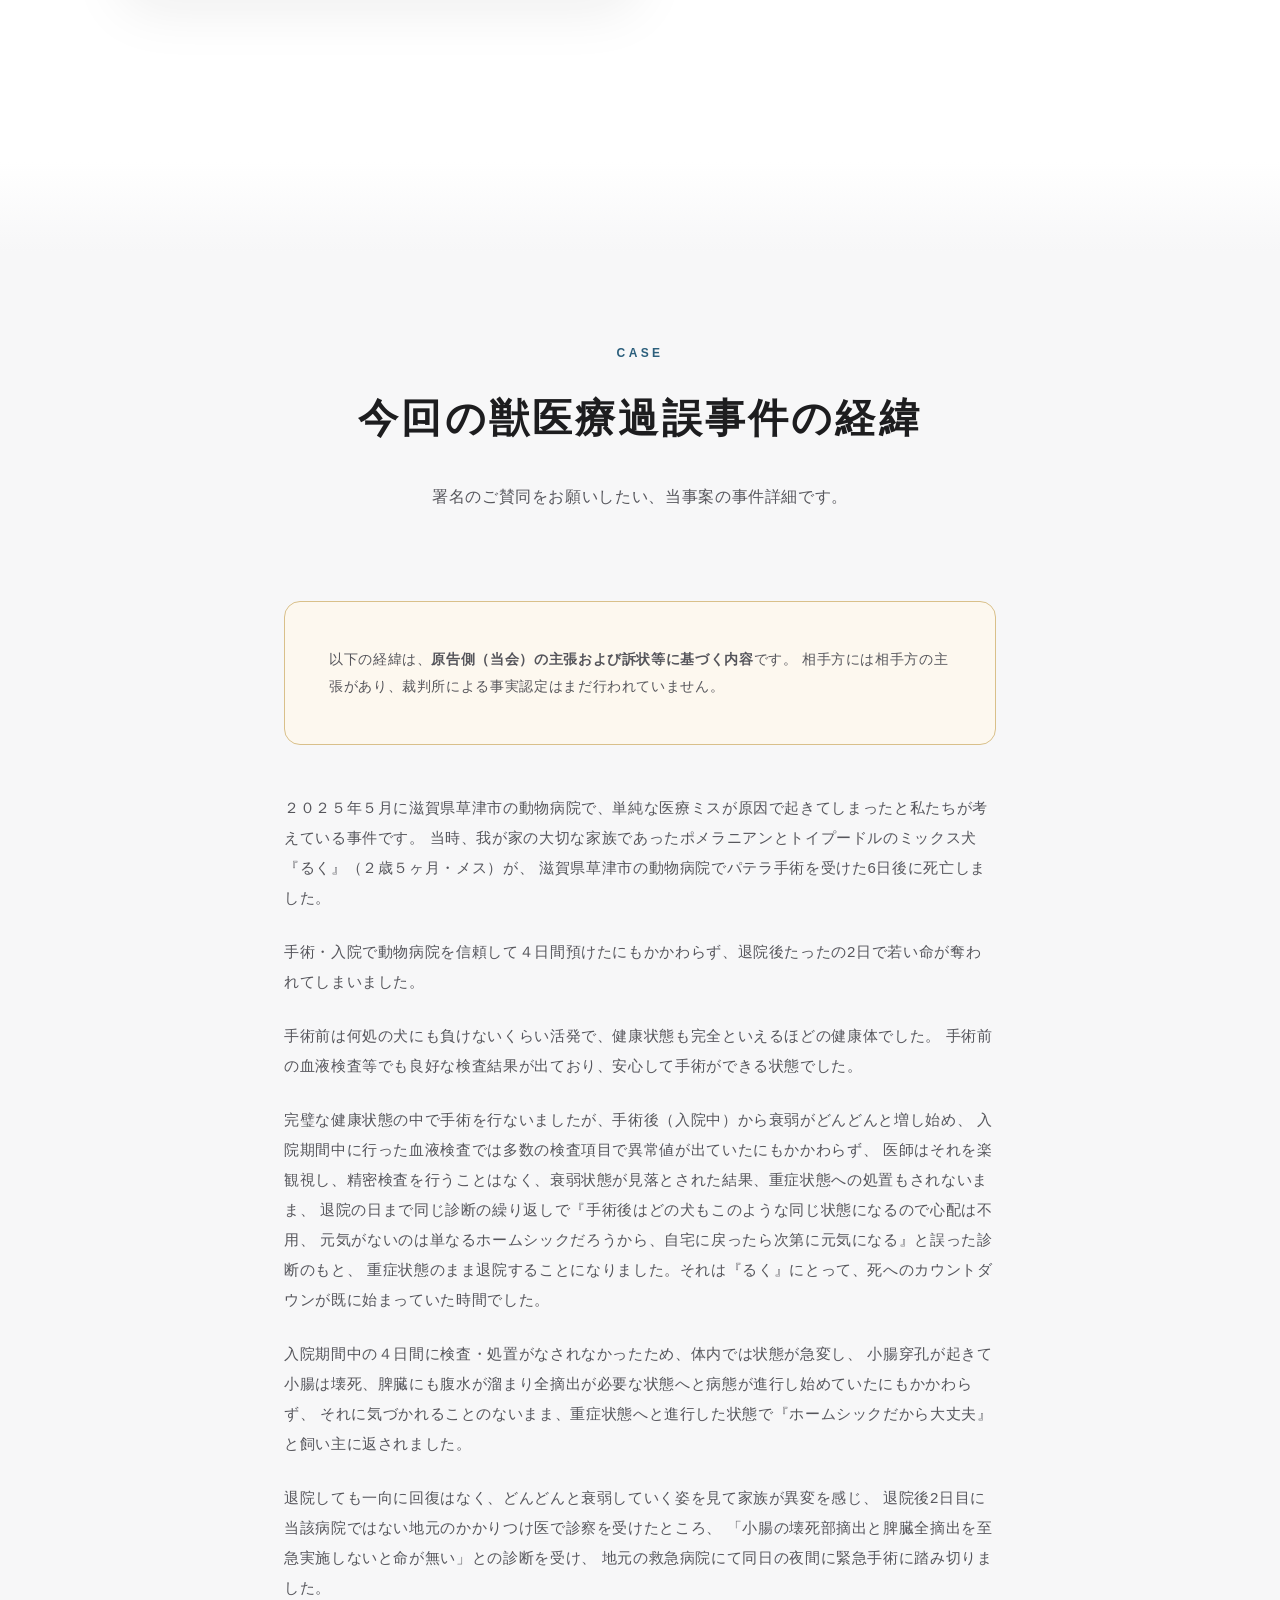
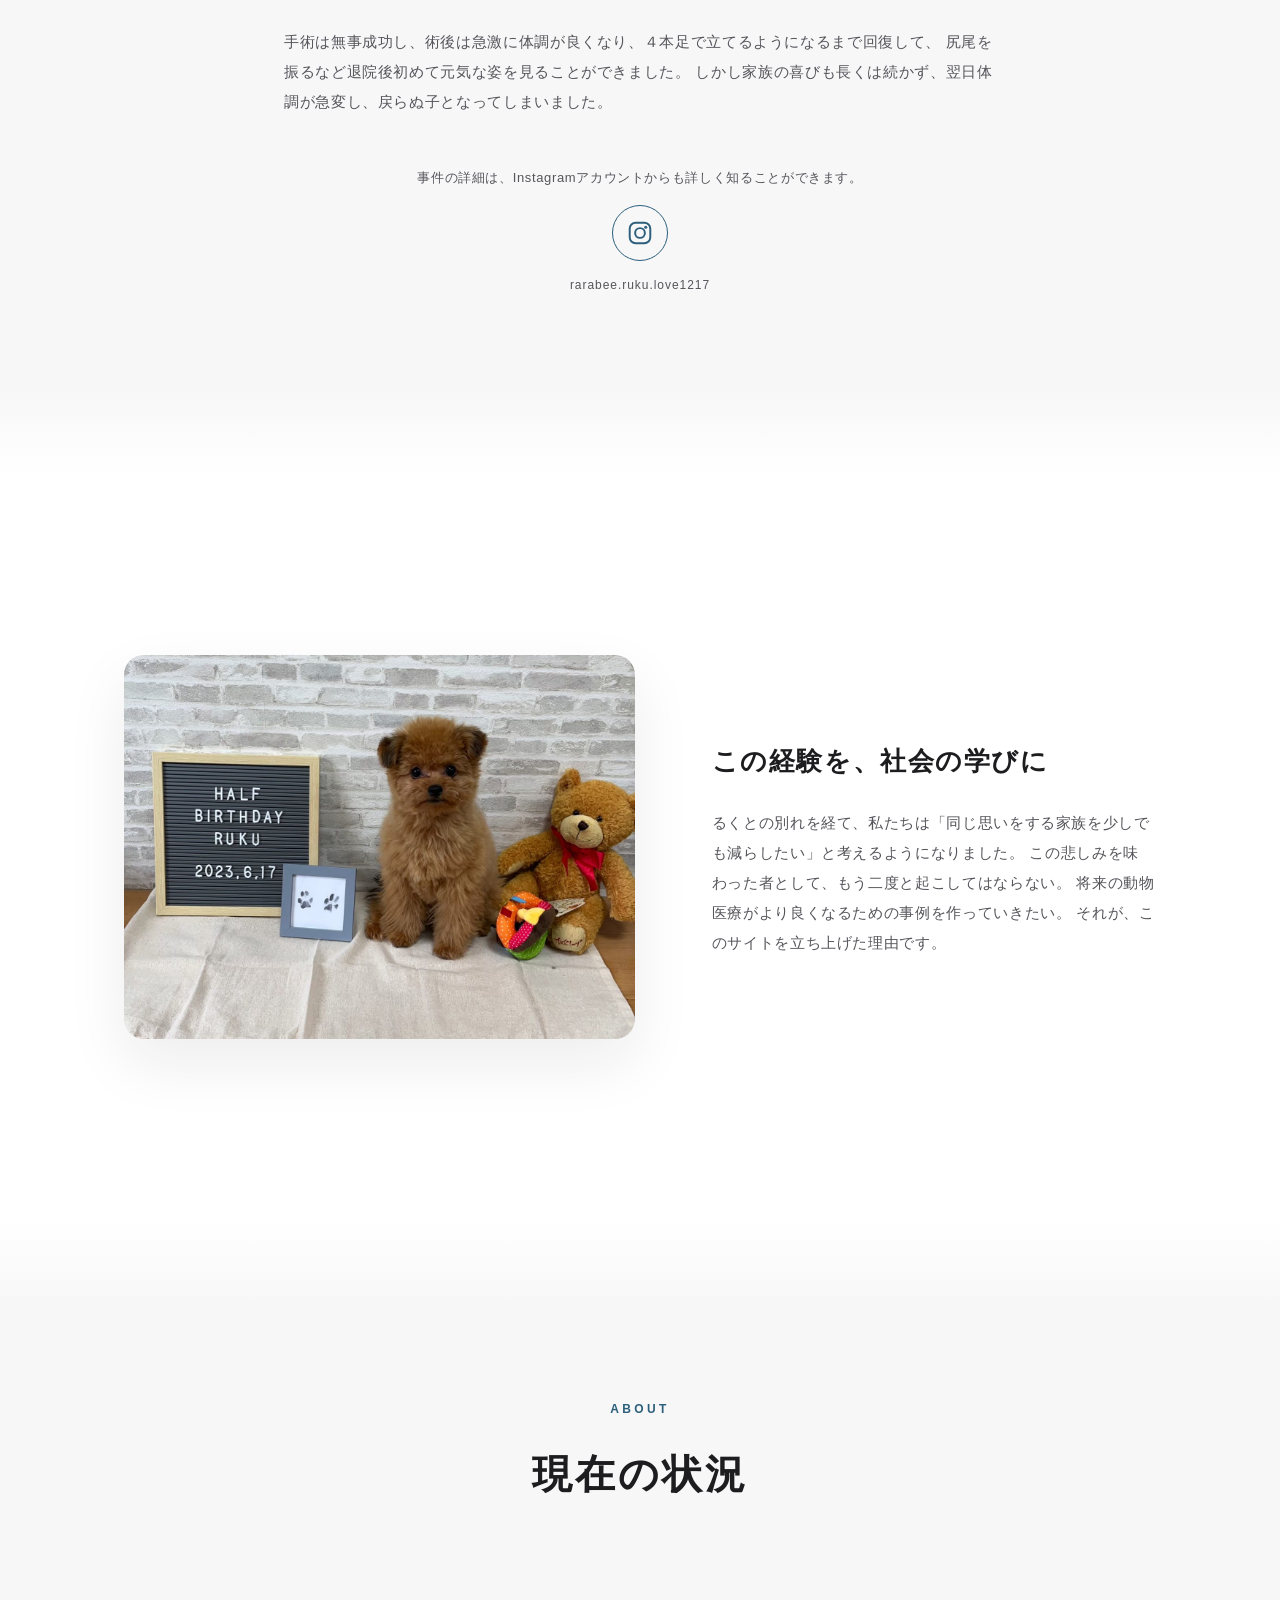
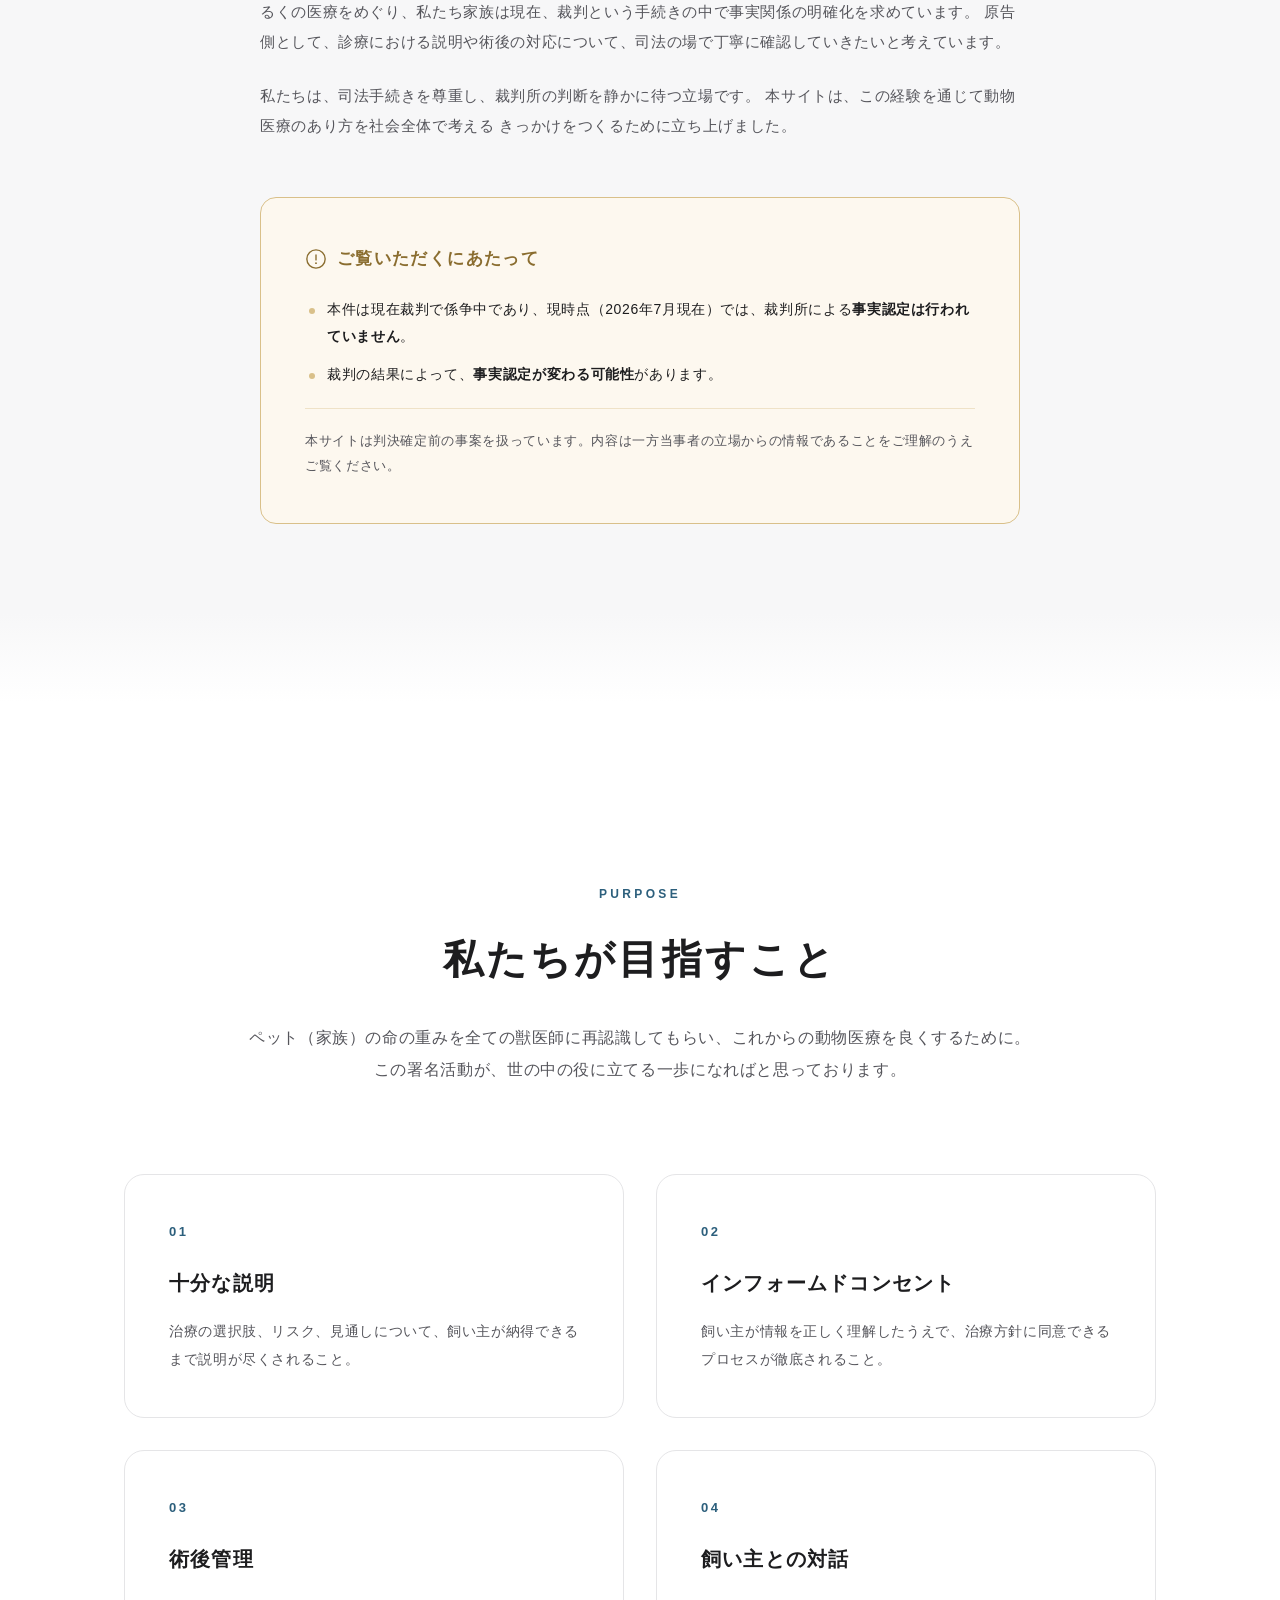
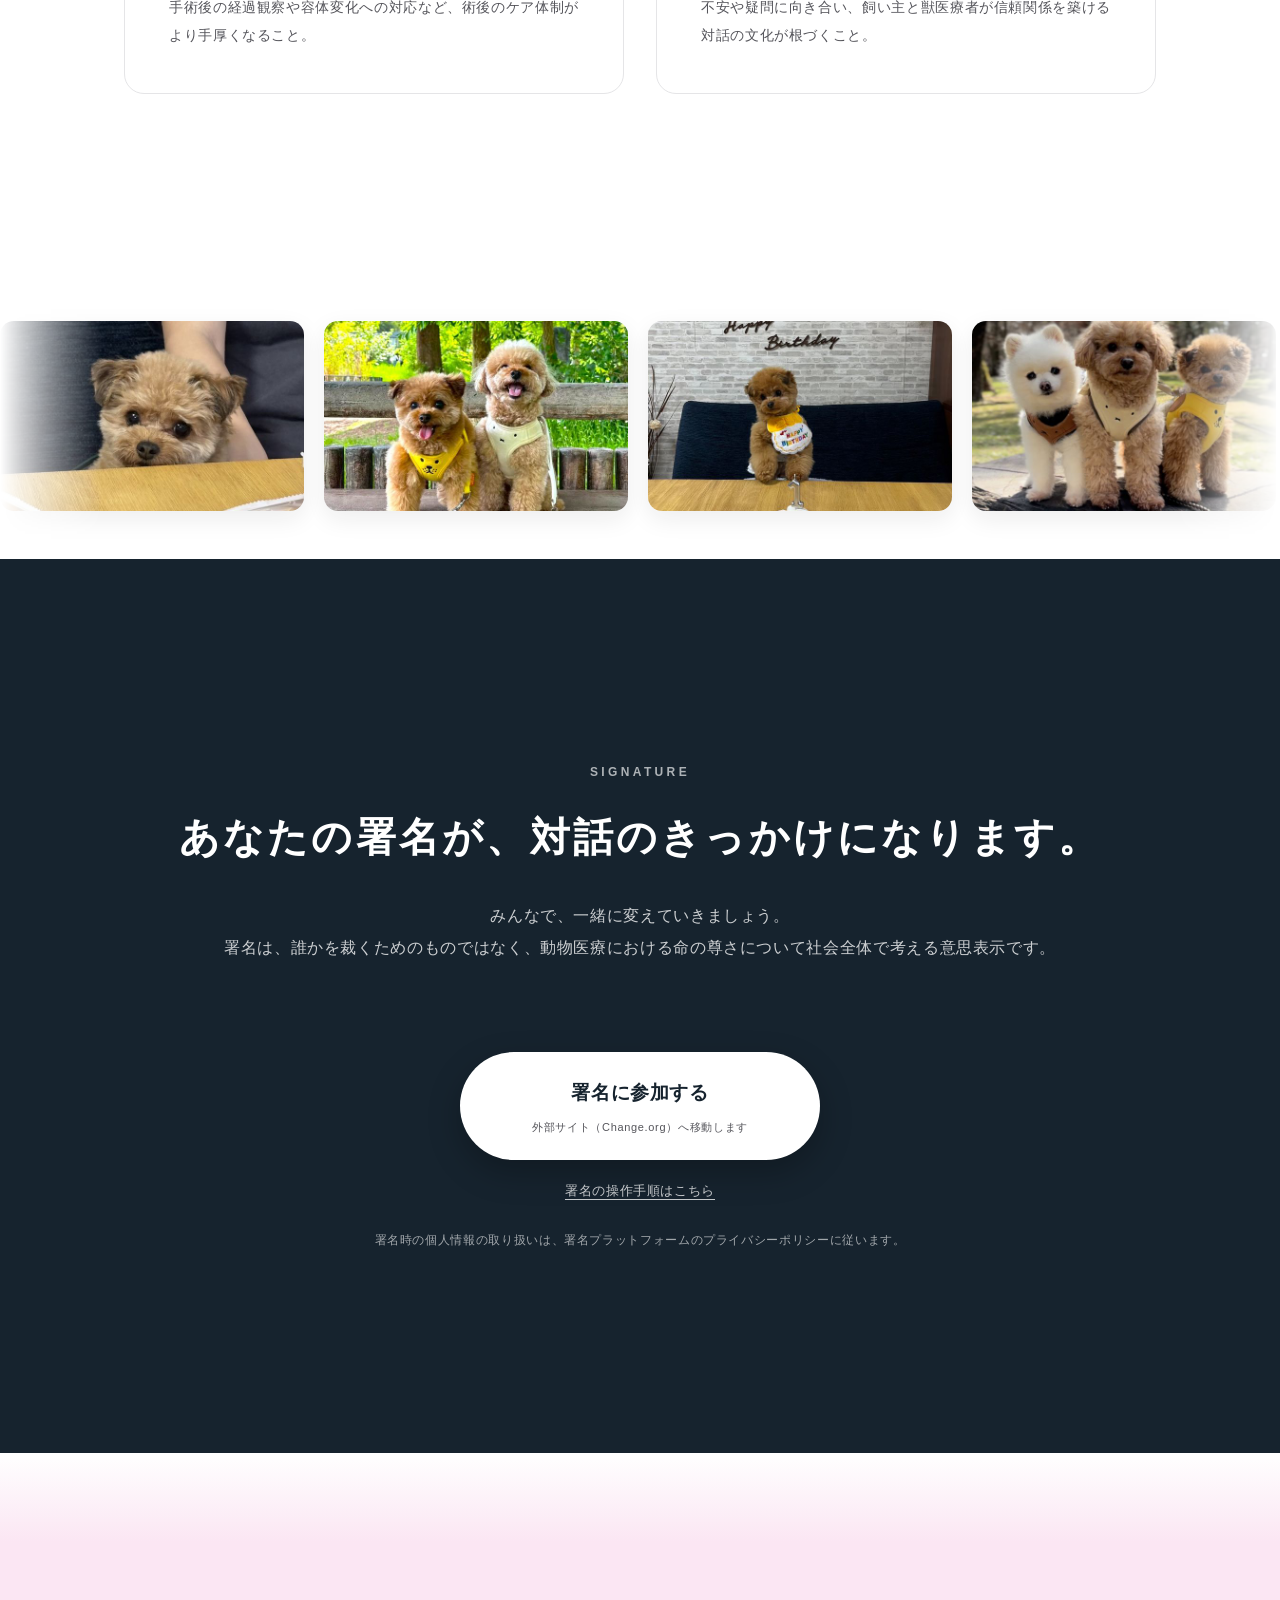
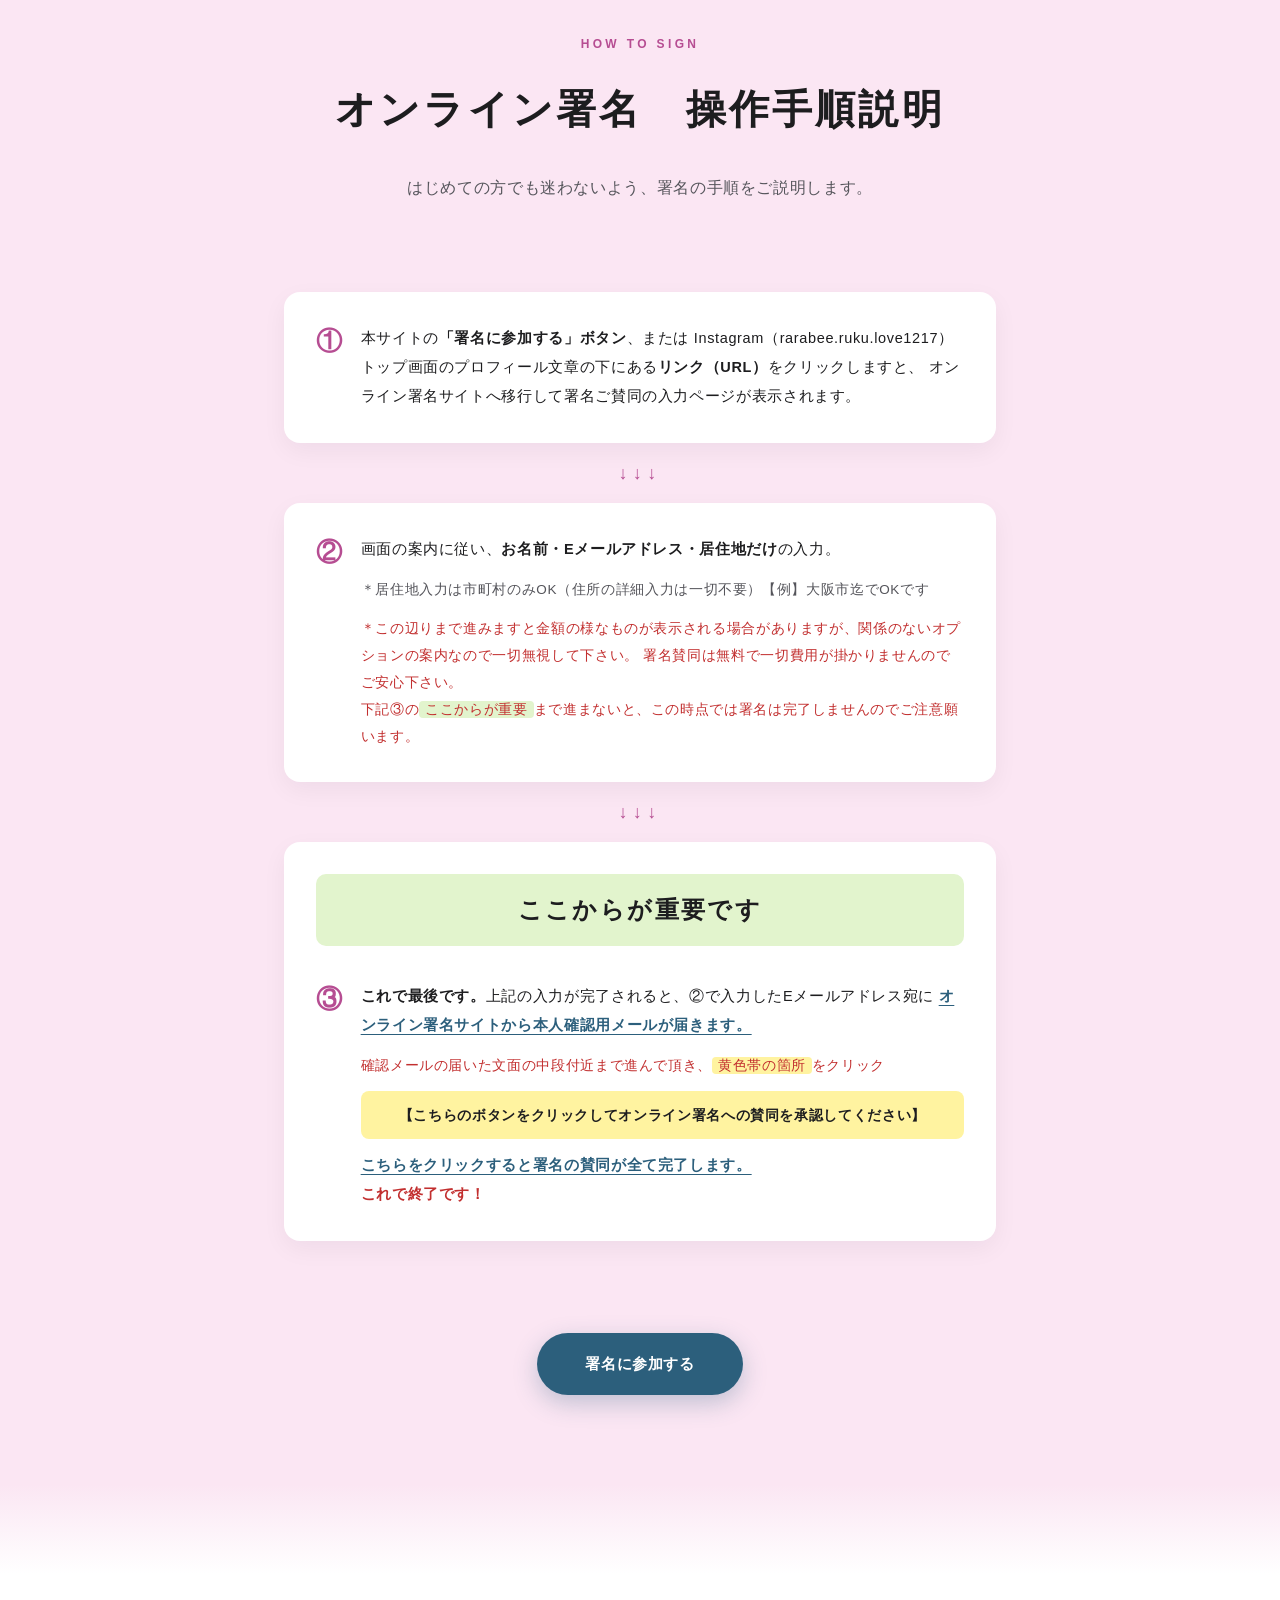
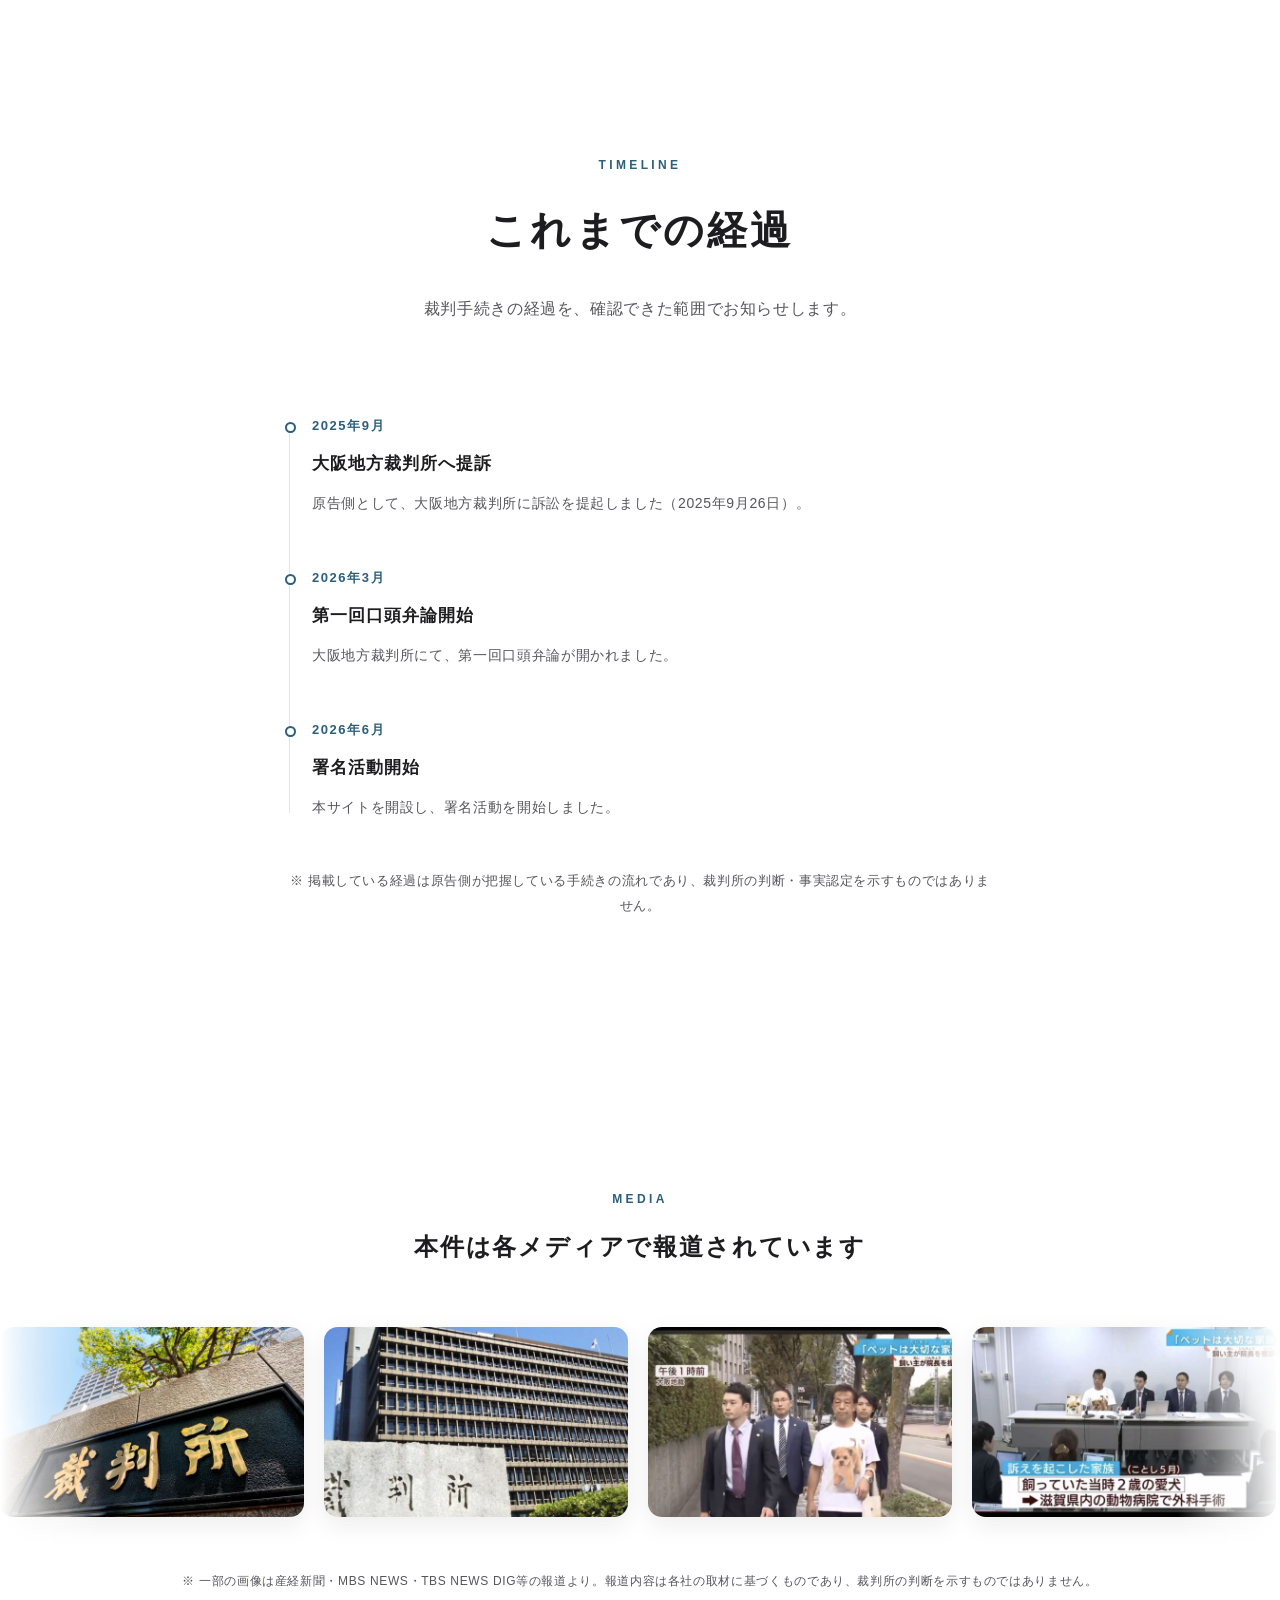
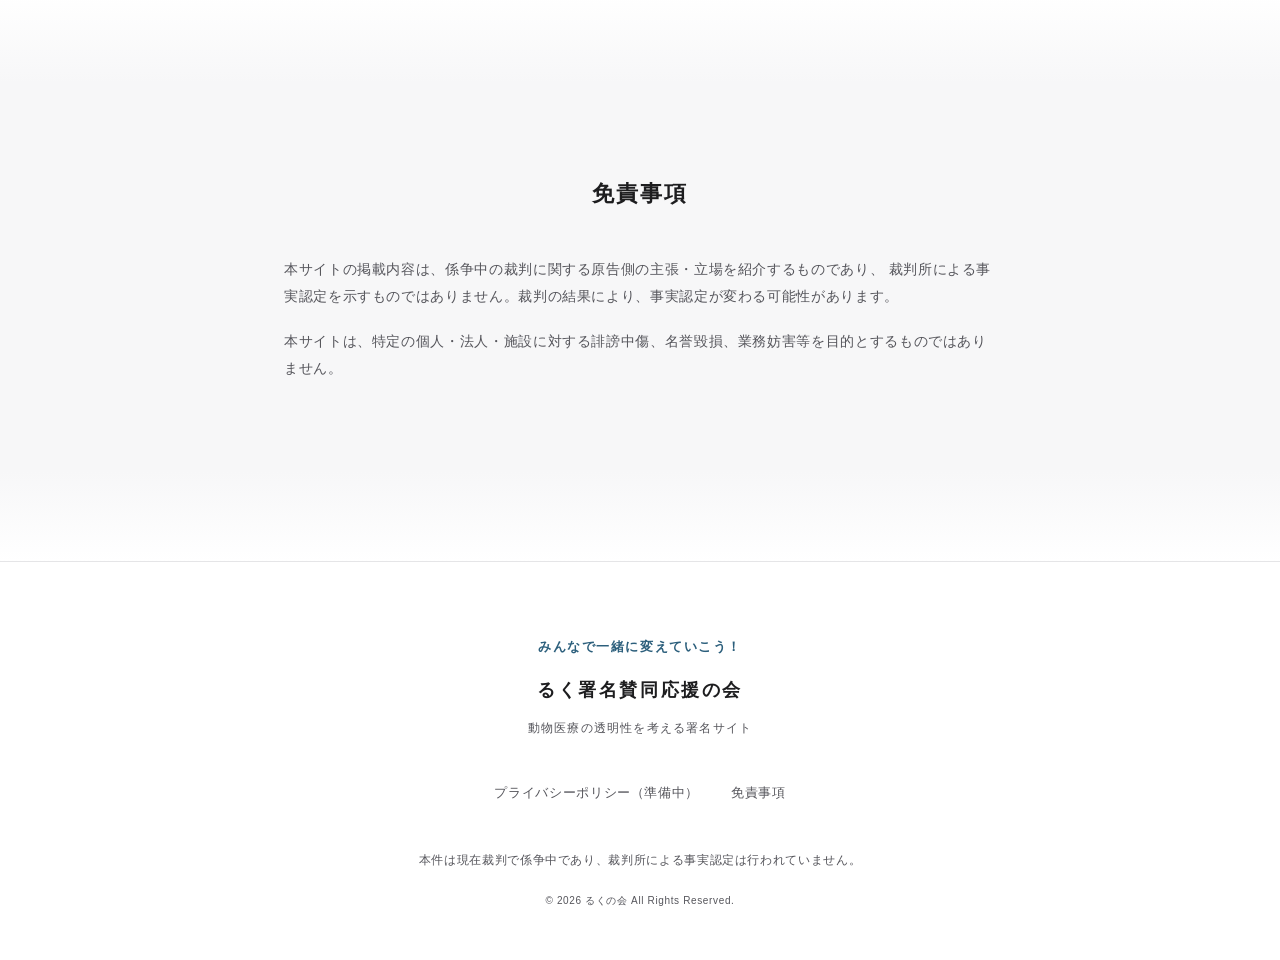
==== commit e90b2a6e: "Heroの操作手順リンクを赤文字強調に、「はじめに」を署名サイトの最新文章に同期 Co-Authored-By: Claude Fable 5 <noreply@anthropic.com>" ====
--- a/index.html
+++ b/index.html
@@ -124,7 +124,7 @@
         </p>
         <div class="hero__actions js-fade">
           <a class="button button--primary" href="https://c.org/NDxfvLf6Ww" target="_blank" rel="noopener noreferrer">署名に参加する</a>
-          <a class="howto-link" href="#howto">はじめての方へ｜署名の操作手順はこちら</a>
+          <a class="howto-link howto-link--em" href="#howto">はじめての方へ｜署名の操作手順はこちら</a>
         </div>
         <!-- 係争中であることをファーストビューで明示（法的配慮） -->
         <p class="hero__note js-fade">
@@ -180,11 +180,12 @@
         </header>
         <div class="prose js-fade">
           <p>
-            ペットなどの動物も、痛みも恐怖も喜びも感じる、感受性のある人間と同じ動物です。
-            しかし、犬や猫のペット達は自ら助けを求め、不当を訴えることはできません。
+            ペットなどの動物も、痛みや恐怖や喜びを感じる、感受性のある人間と同じ動物です。
+            しかし、犬、猫のペット達は自らが助けを求め、表現などで訴えることも出来ない為、
+            私達家族が感じ取るか、大切な命を預かった動物病院などが感じ取るしかありません。
           </p>
           <p class="prose__emphasis">
-            ペットは家族。日本の未来を、皆様のお力で一緒に変えていきましょう。
+            ペットは家族、日本の未来を皆様のお力で絶対に変えていきましょう！
           </p>
           <p>
             現在の日本国内では、獣医療の質に起因する獣医療事故（医療過誤）が頻繁に起きているといわれています。
--- a/css/style.css
+++ b/css/style.css
@@ -1211,6 +1211,17 @@
   color: #fff;
 }
 
+/* Hero用：目立たせる赤文字バージョン */
+.howto-link--em {
+  color: var(--color-emphasis);
+  font-weight: 700;
+  font-size: 14px;
+}
+
+.howto-link--em:hover {
+  color: #9c2323;
+}
+
 .signature__howto {
   margin-top: 4px;
 }
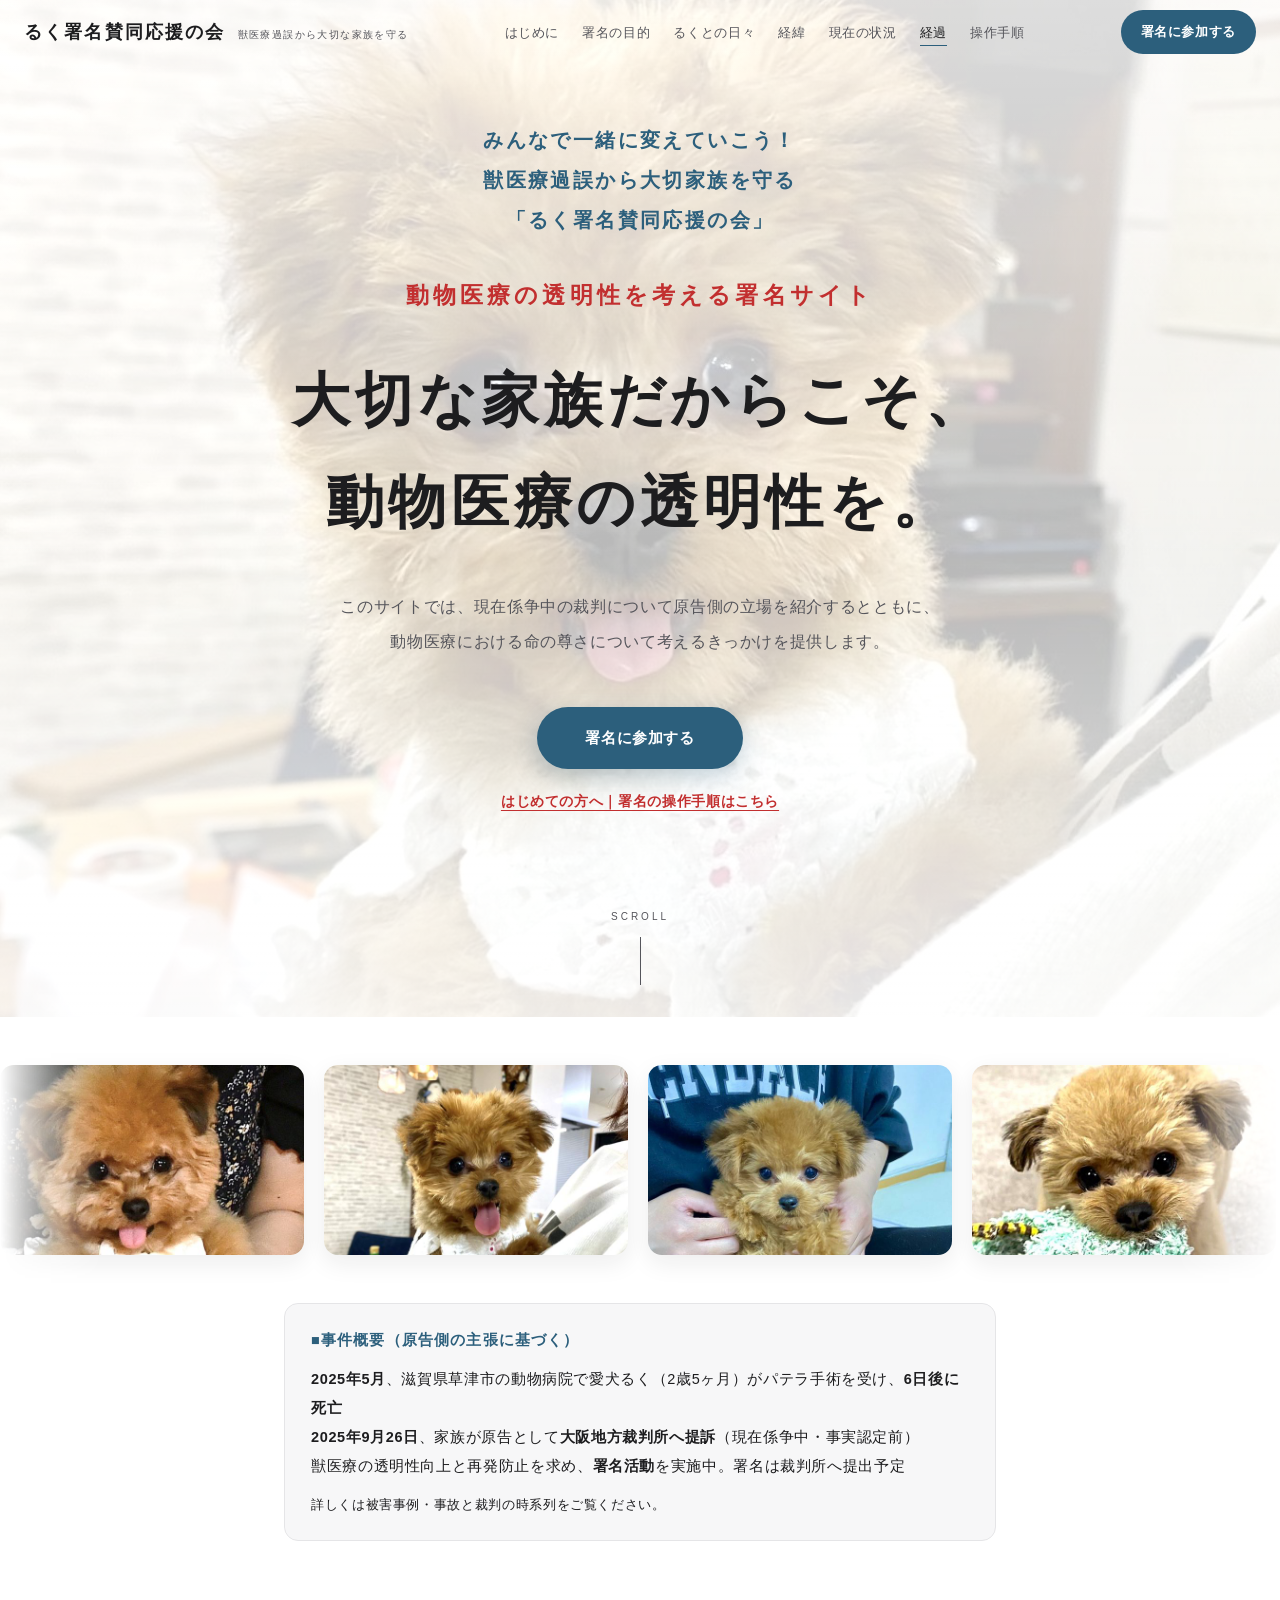
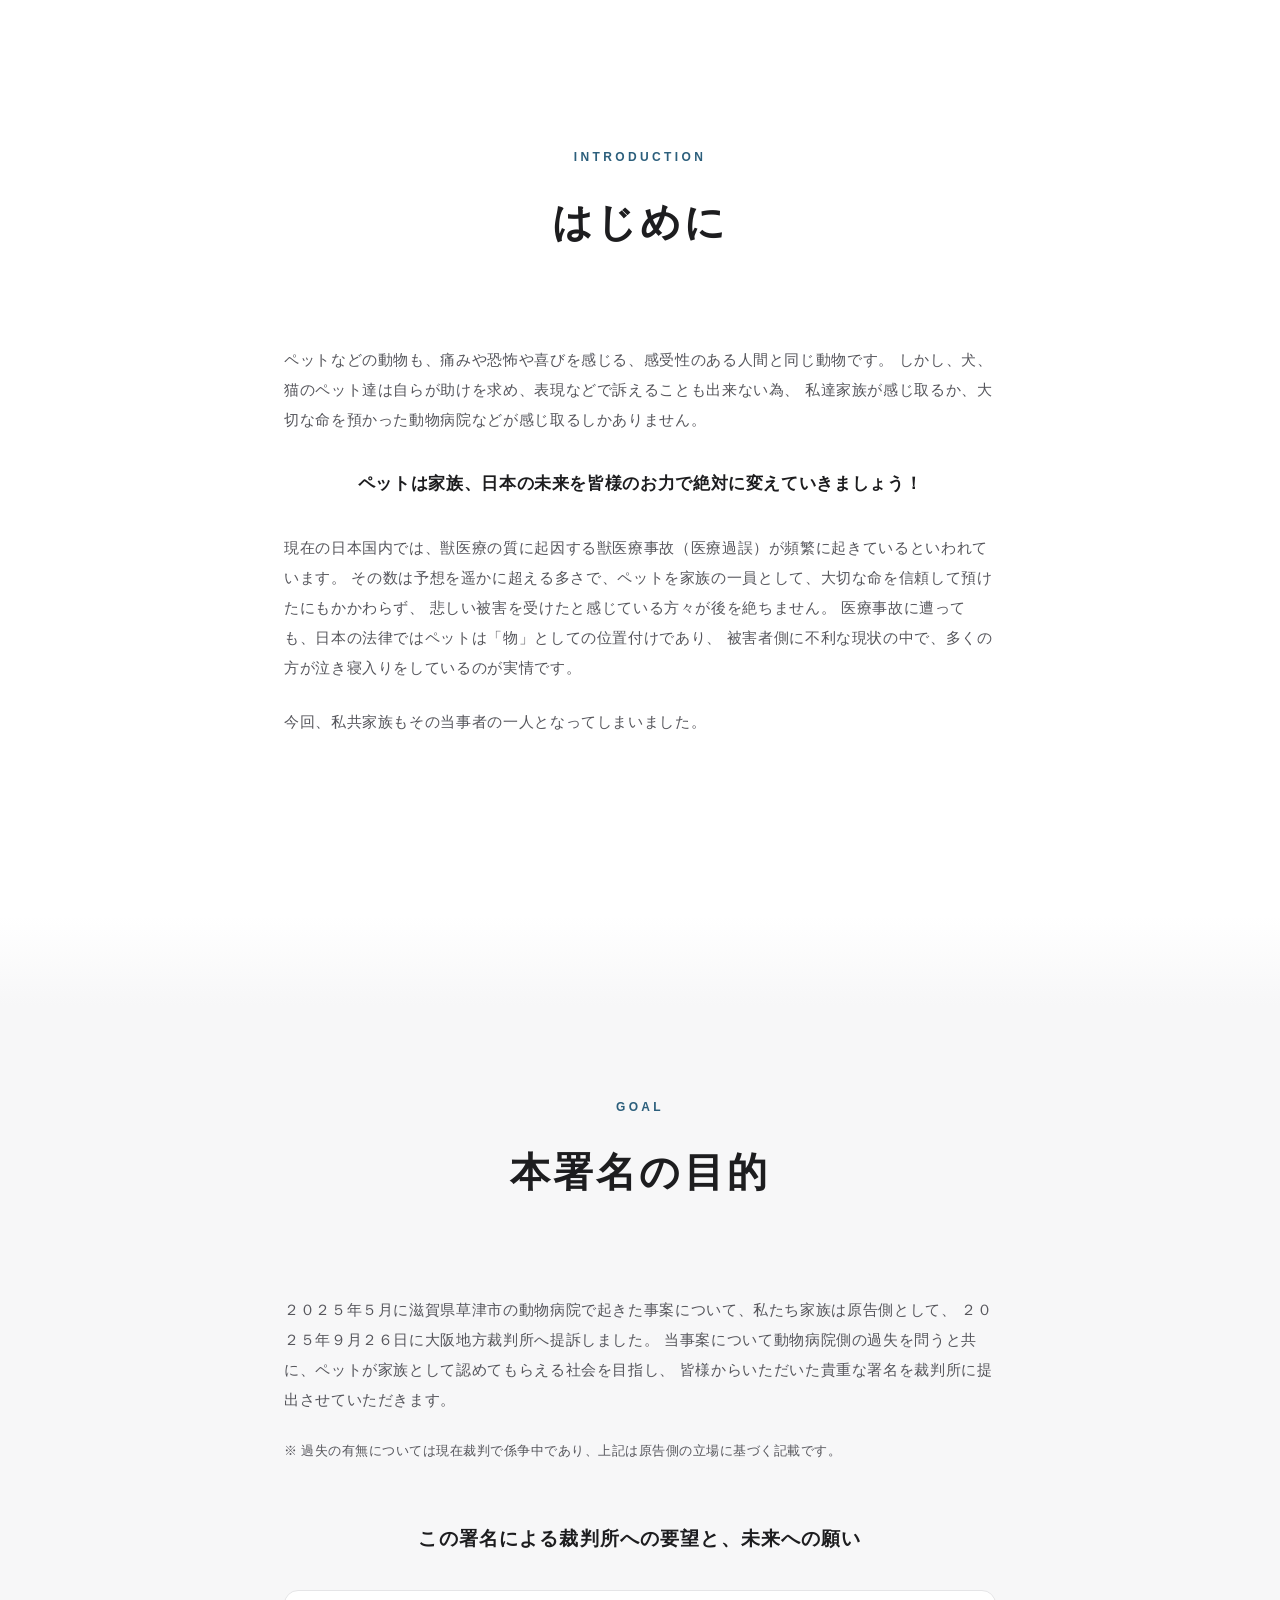
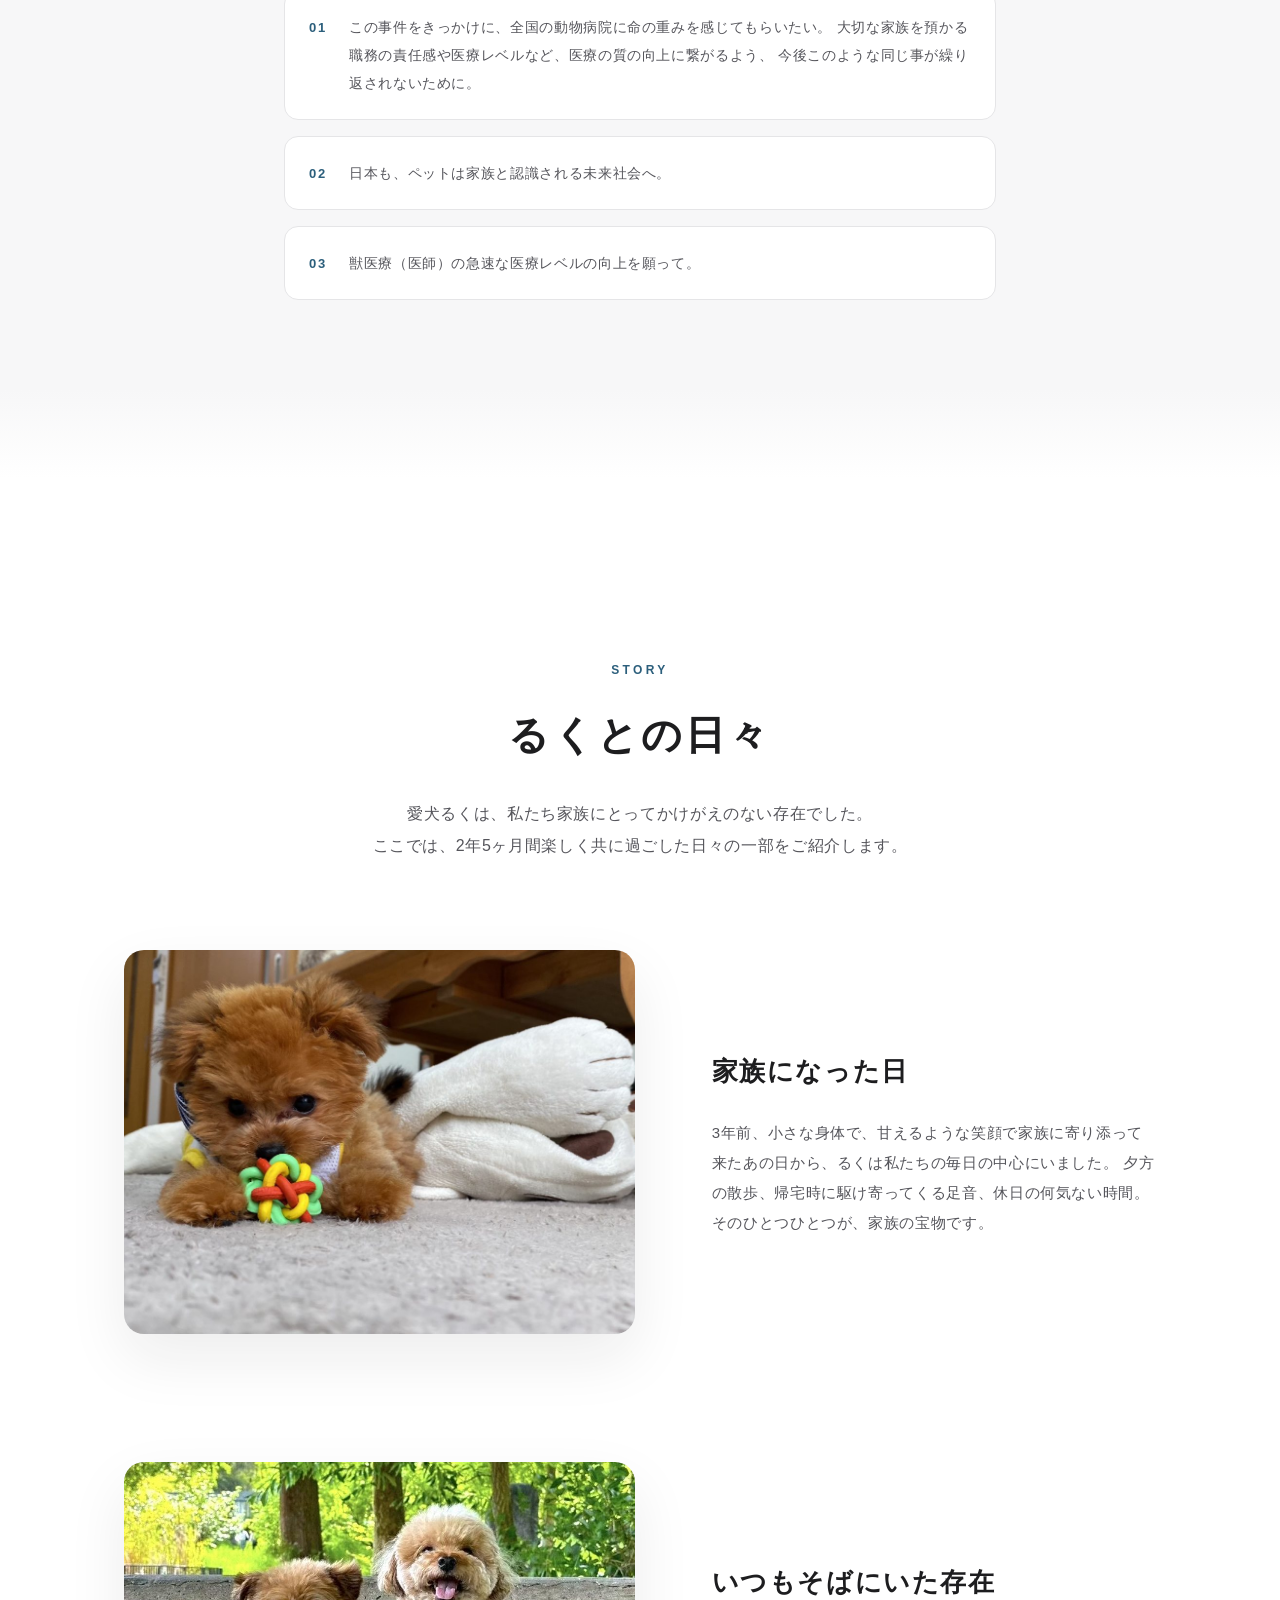
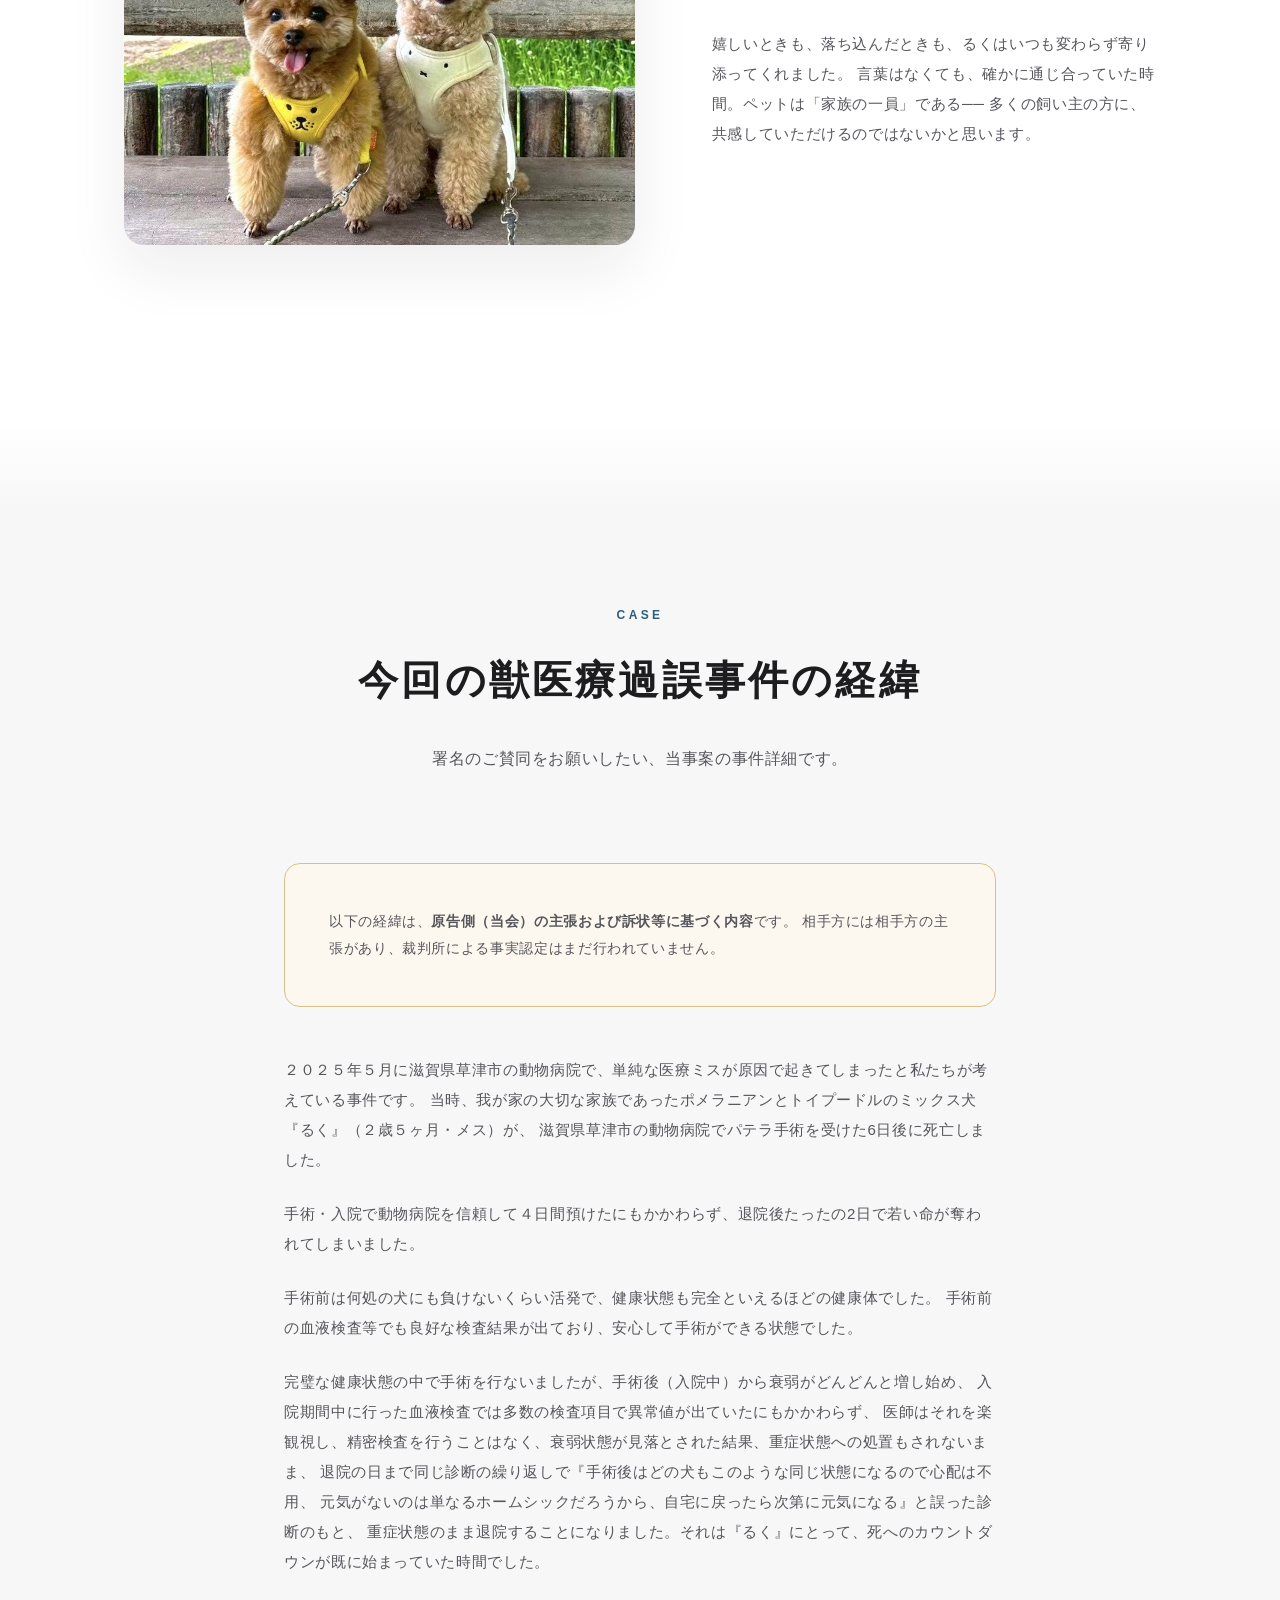
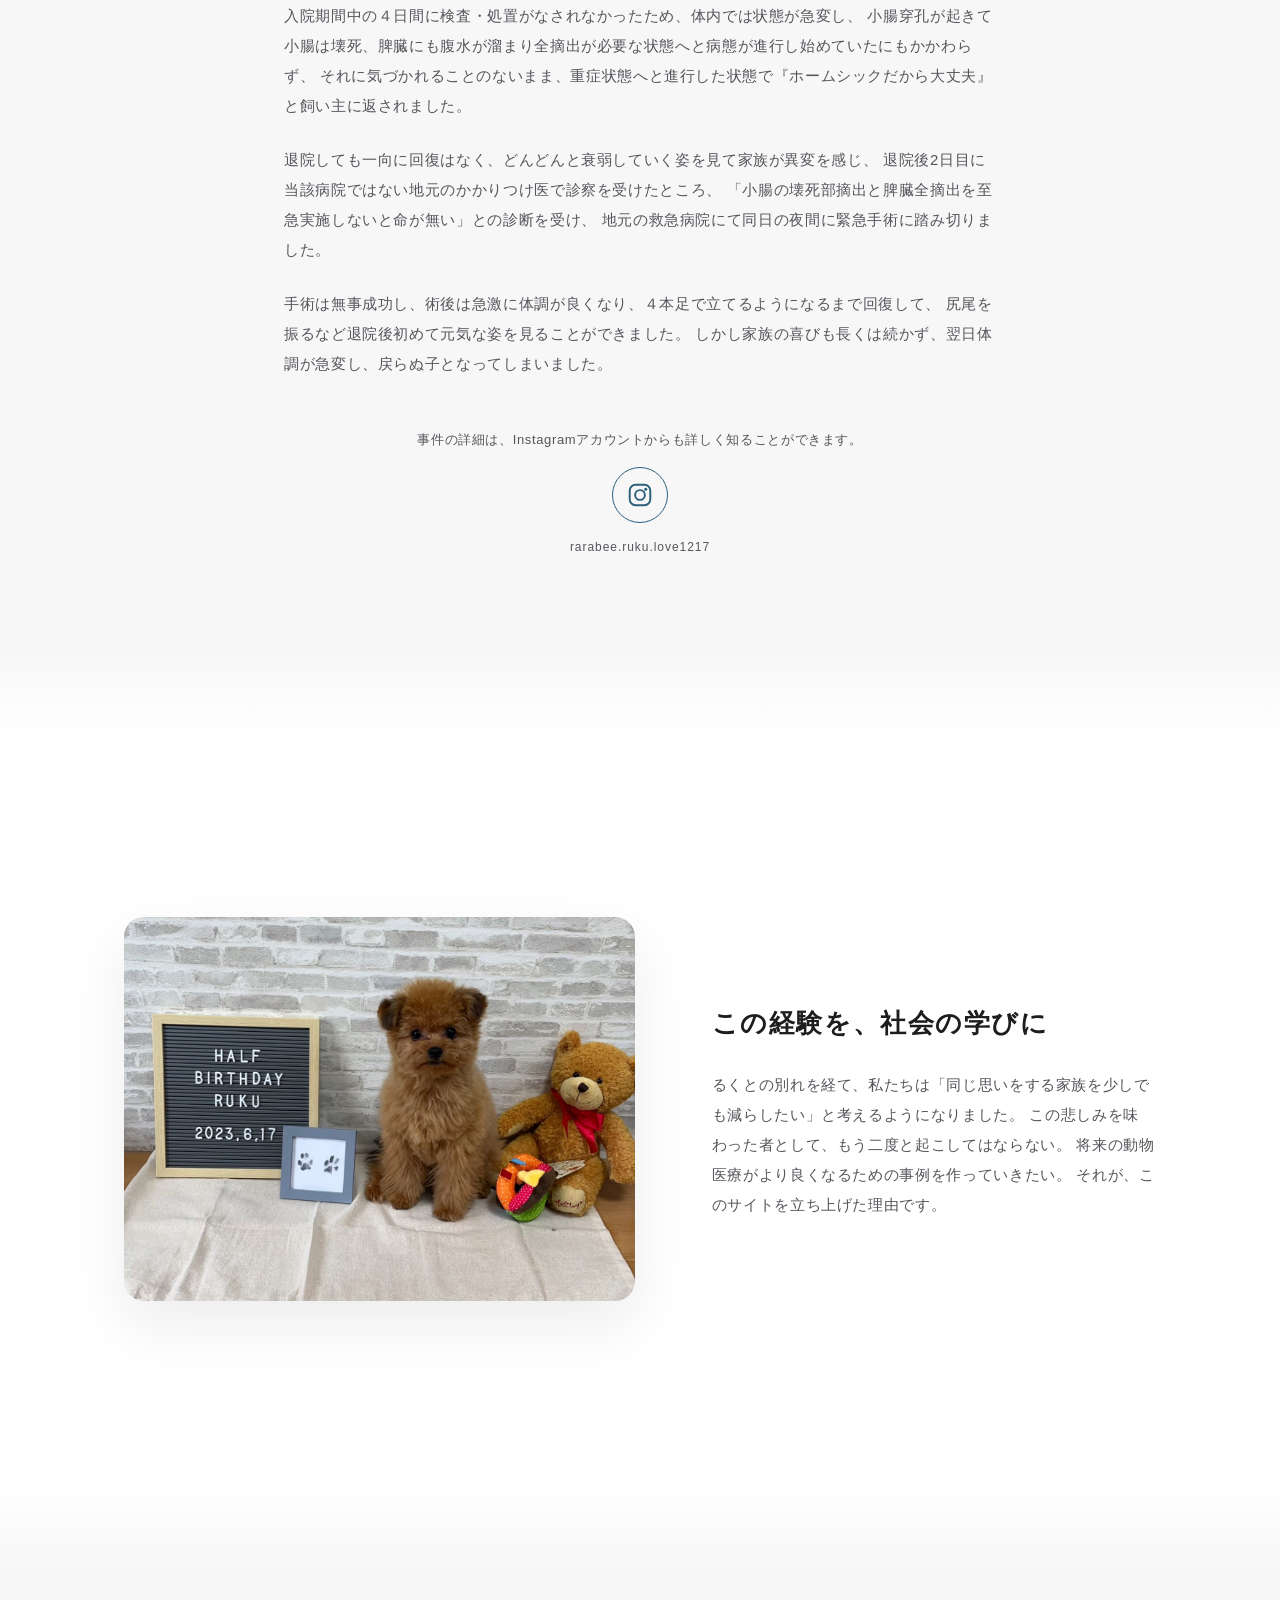
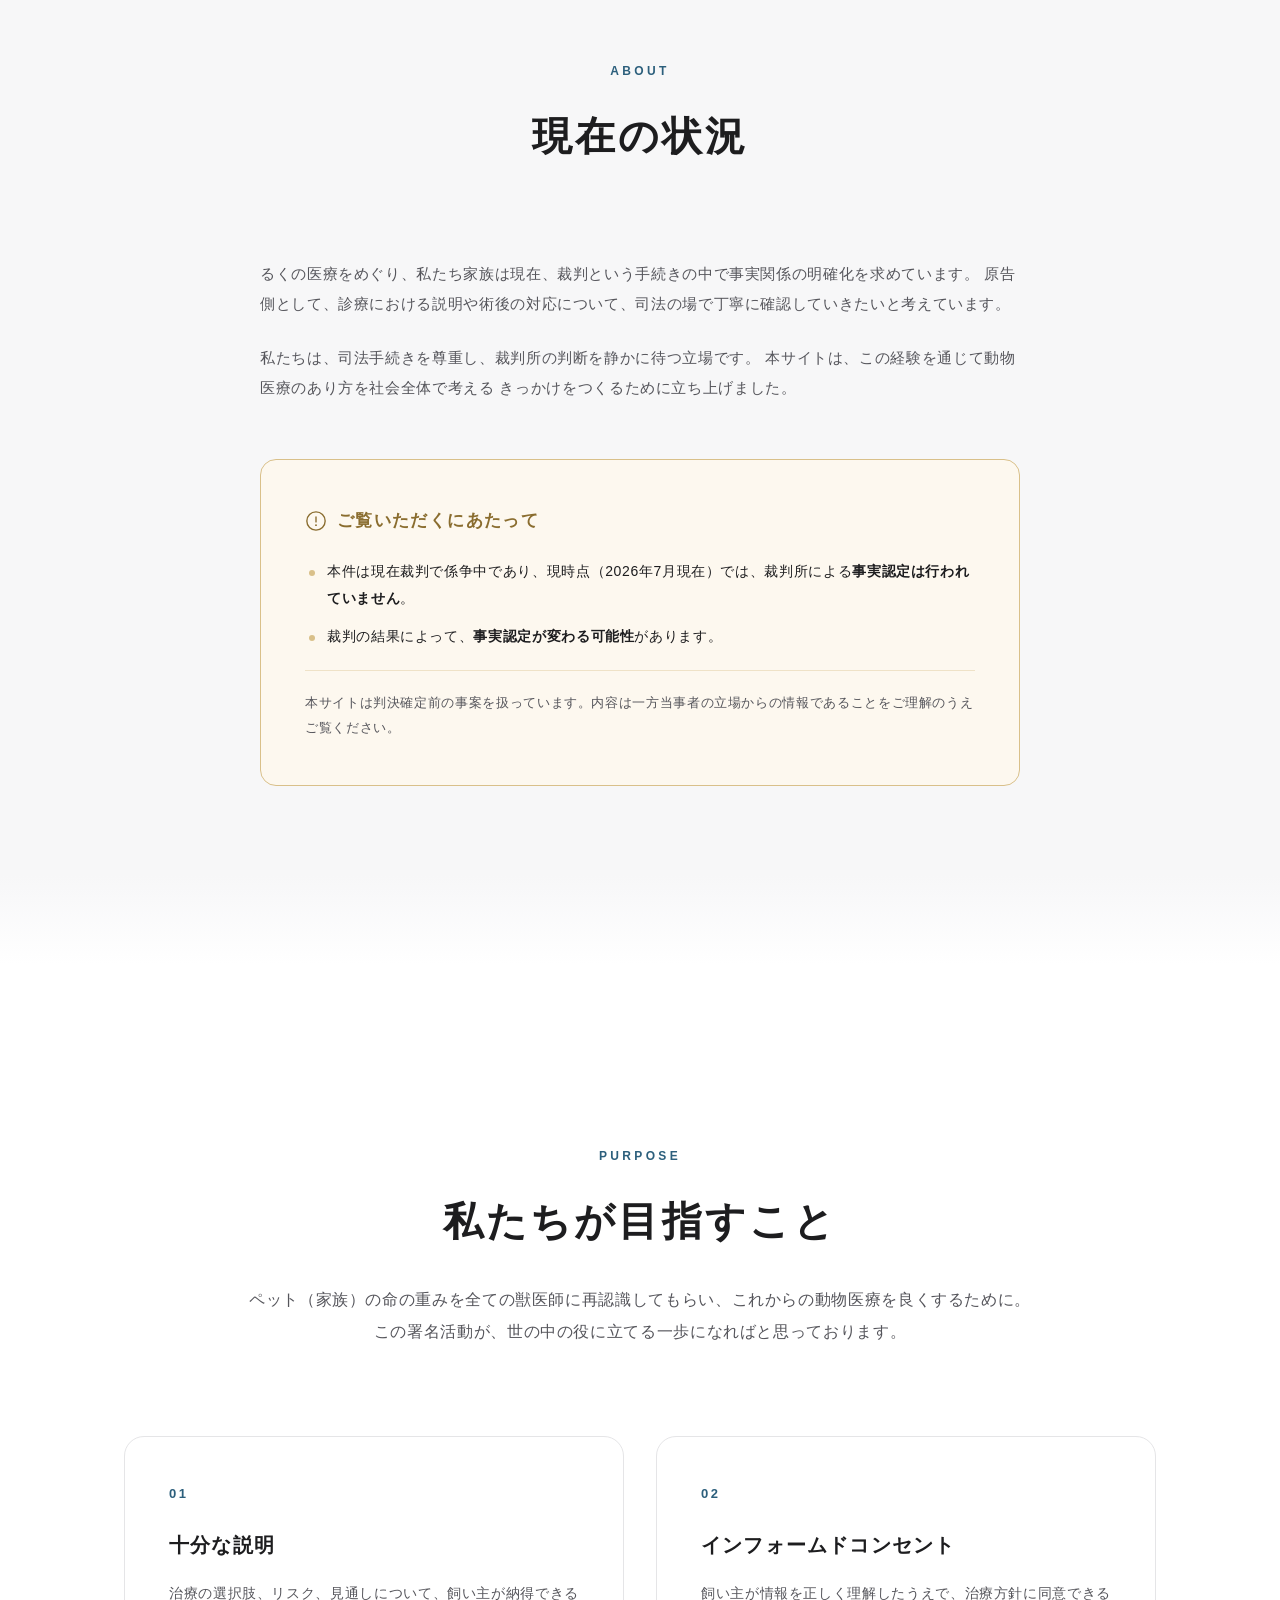
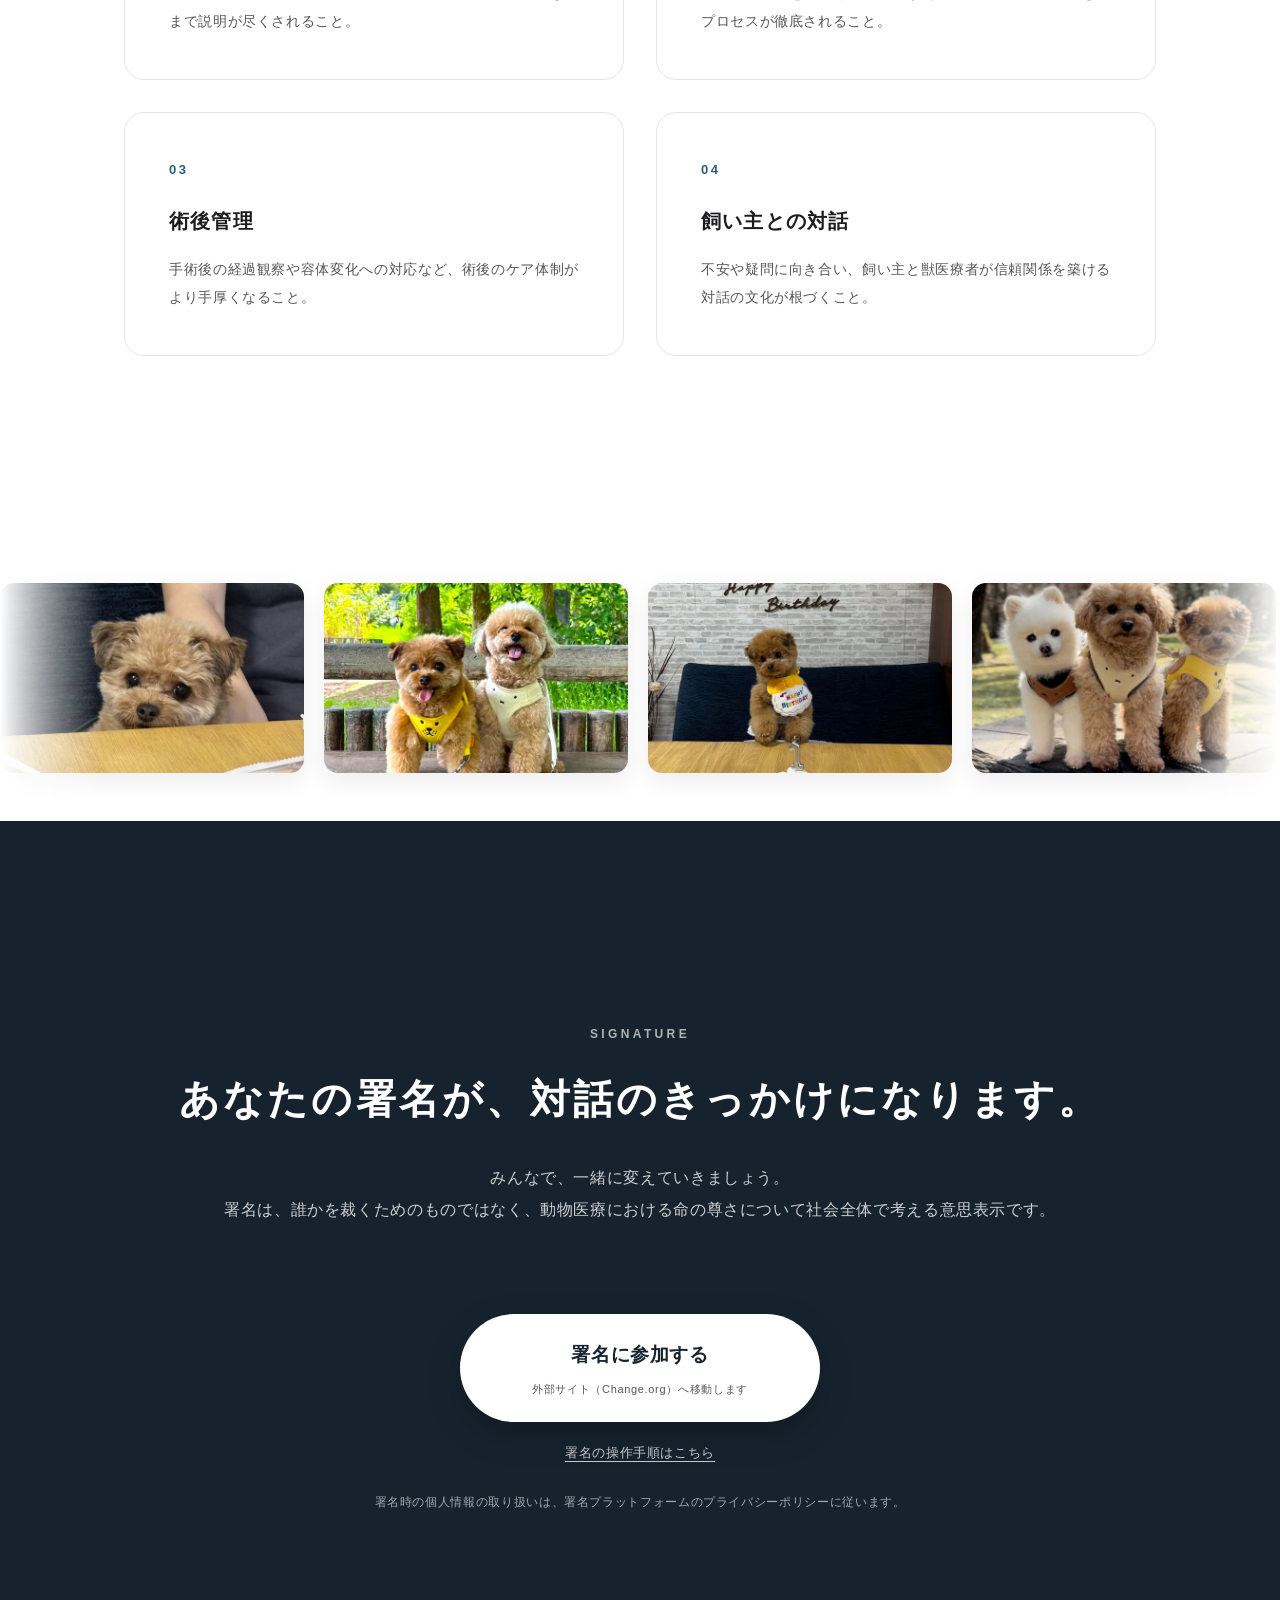
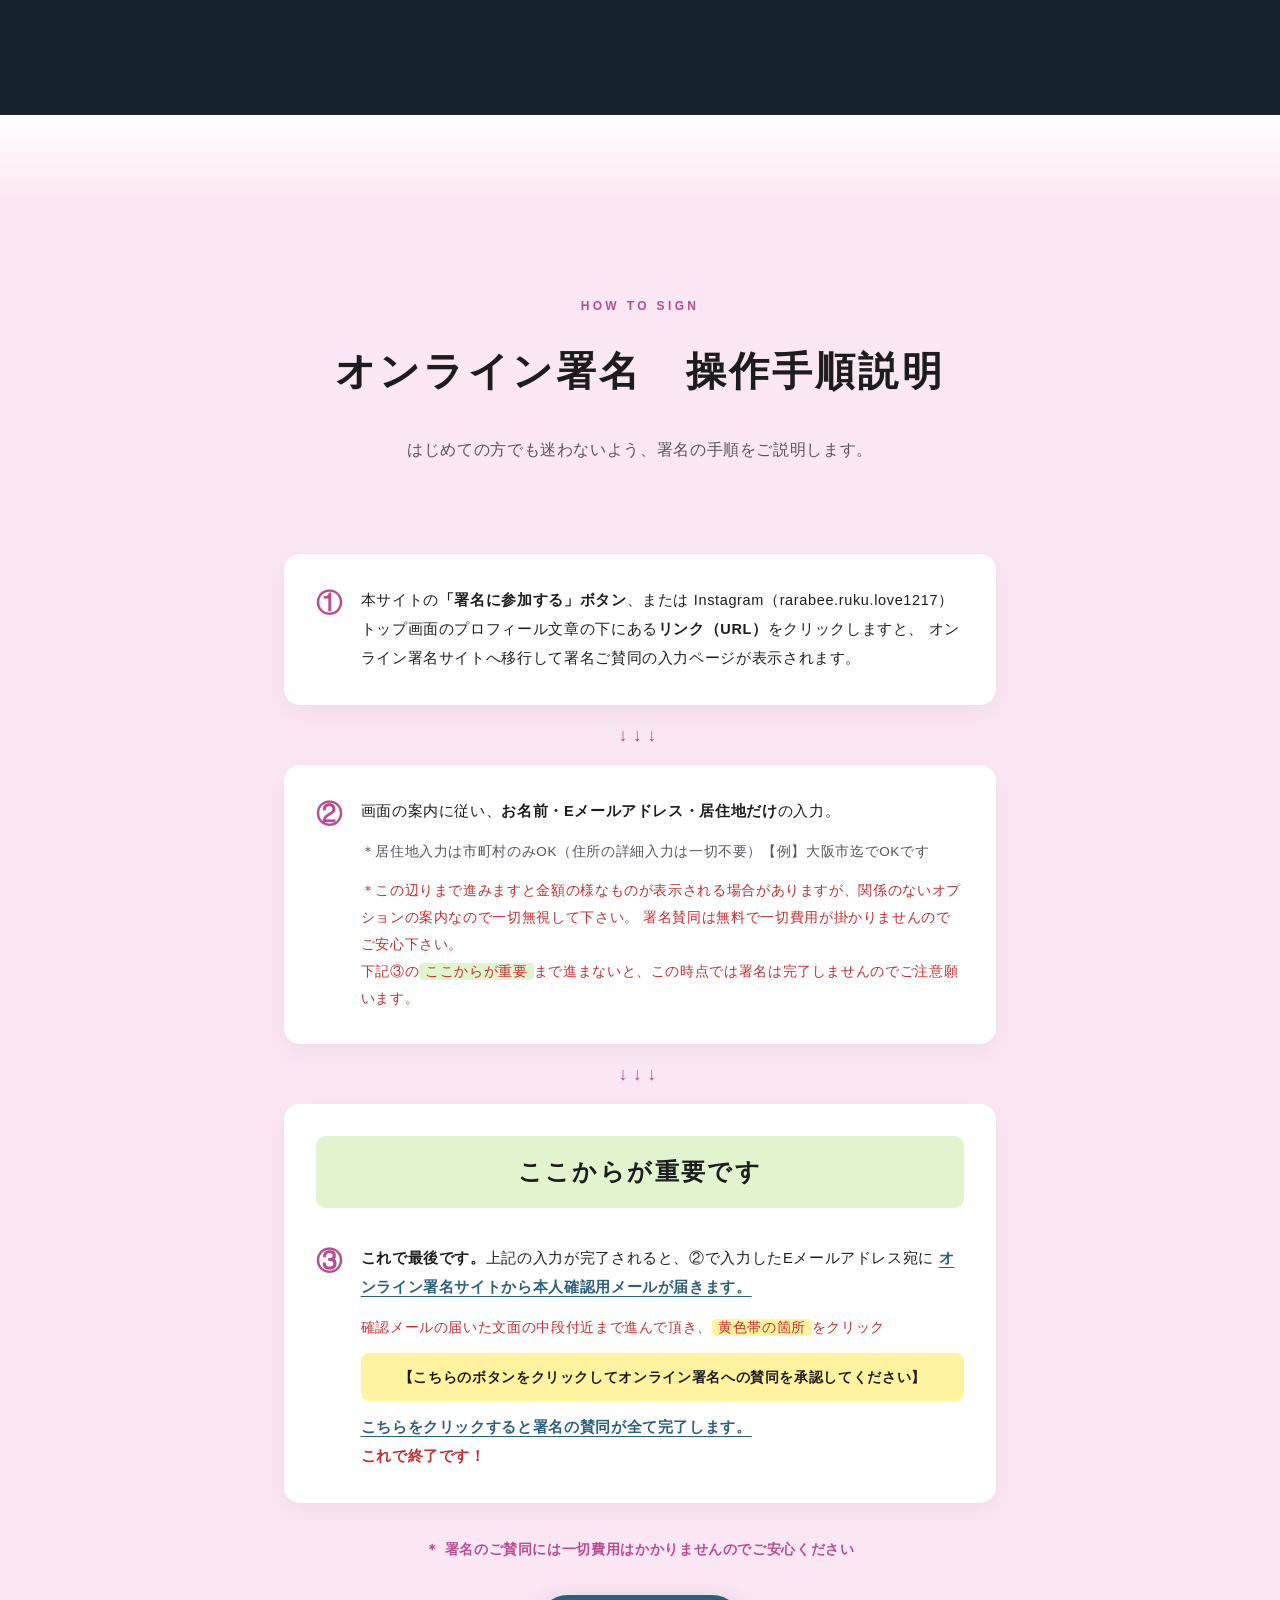
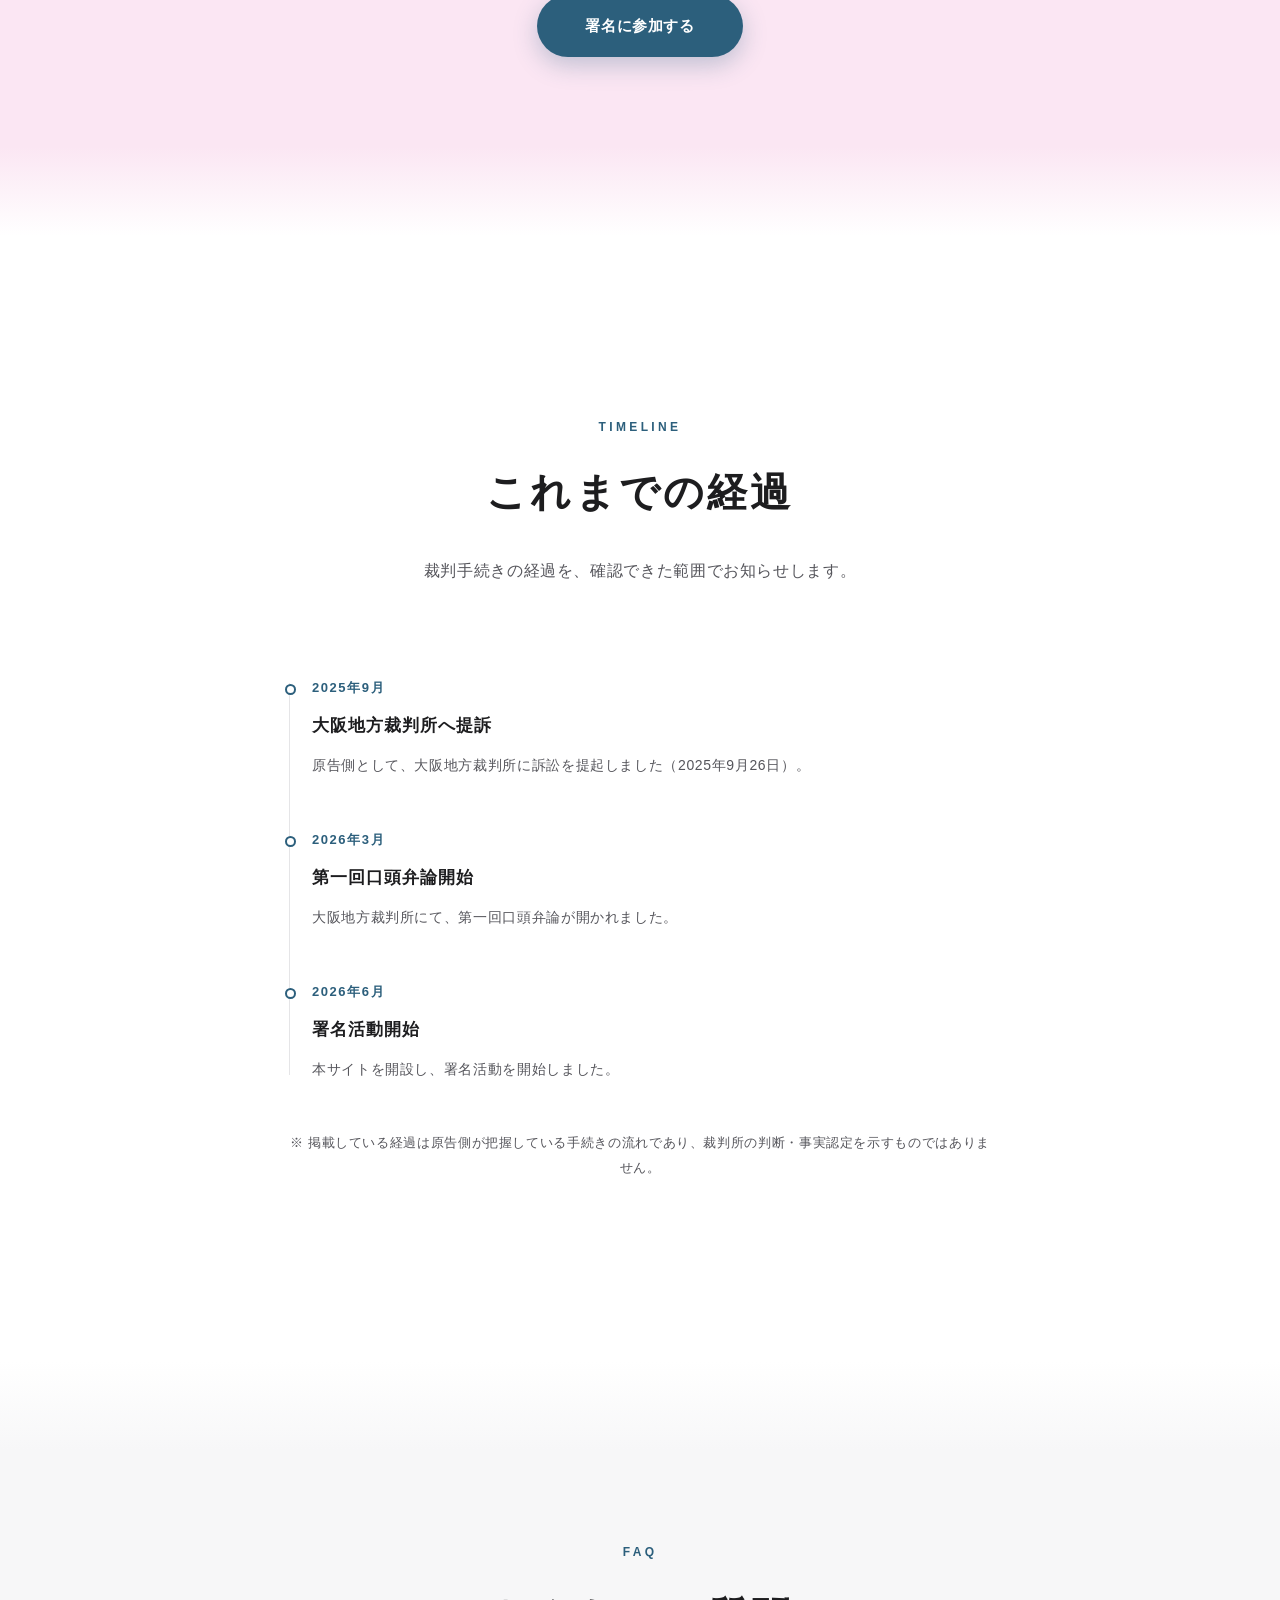
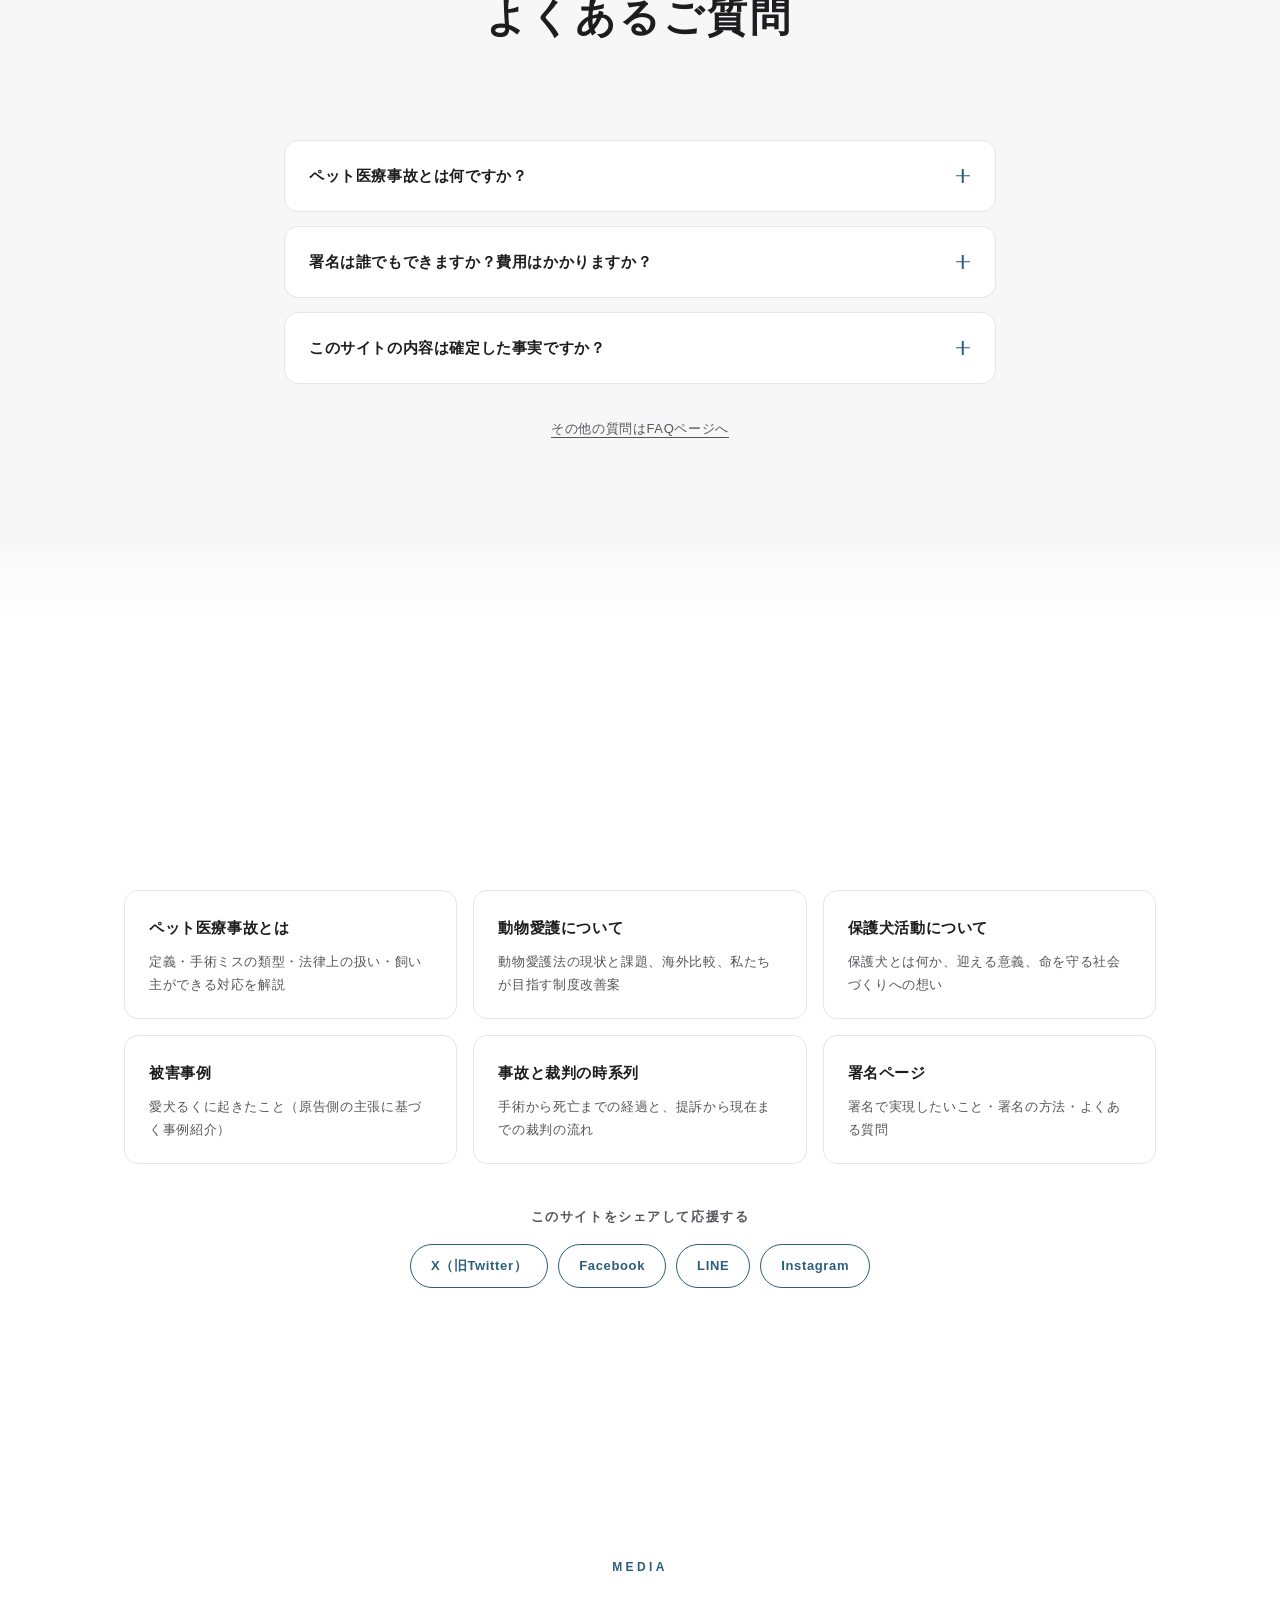
==== commit 096867d7: "SEO/LLMO最適化：11ページの多ページ化・構造化データ・内部リンク網を実装 - 新規ページ: ペット医療事故とは/動物愛護/保護犬/被害事例/事故と裁判の時系列/   署名ページ/活動目的/FA" ====
--- a/index.html
+++ b/index.html
@@ -8,13 +8,13 @@
        SEO 基本設定
        ※ 公開時に URL・サイト名・画像パスを実際の値へ差し替えてください
   ============================================================ -->
-  <title>大切な家族だからこそ、動物医療の透明性を。｜るく署名賛同応援の会</title>
-  <meta name="description" content="獣医療過誤から大切な家族を守る「るくの会」。現在係争中の裁判について原告側の立場を紹介するとともに、動物医療における命の尊さについて考えるきっかけを提供する署名サイトです。本件は裁判所による事実認定前の事案です。">
+  <title>ペット医療事故で愛犬を亡くしました｜同じ悲劇を繰り返さない署名活動</title>
+  <meta name="description" content="ペット医療事故によって大切な家族を失った飼い主による署名活動です。事故の実態や動物愛護の制度改善への取り組みを発信し、同じ悲劇を繰り返さない社会を目指しています。署名は無料でどなたでも参加できます。">
 
   <!-- OGP -->
   <meta property="og:type" content="website">
   <meta property="og:site_name" content="るく署名賛同応援の会｜動物医療の透明性を考える署名サイト">
-  <meta property="og:title" content="大切な家族だからこそ、動物医療の透明性を。">
+  <meta property="og:title" content="ペット医療事故で愛犬を亡くしました｜同じ悲劇を繰り返さない署名活動">
   <meta property="og:description" content="動物医療における命の尊さについて考えるきっかけを。現在係争中の裁判について原告側の立場を紹介する署名サイトです（事実認定前の事案です）。">
   <meta property="og:url" content="https://jiantailanglin266-rgb.github.io/ruku-shomei-lp/">          <!-- TODO: 公開URLに差し替え -->
   <meta property="og:image" content="https://jiantailanglin266-rgb.github.io/ruku-shomei-lp/images/hero.jpg"> <!-- TODO: OGP画像(1200x630)に差し替え -->
@@ -22,7 +22,7 @@
 
   <!-- Twitter Card -->
   <meta name="twitter:card" content="summary_large_image">
-  <meta name="twitter:title" content="大切な家族だからこそ、動物医療の透明性を。">
+  <meta name="twitter:title" content="ペット医療事故で愛犬を亡くしました｜同じ悲劇を繰り返さない署名活動">
   <meta name="twitter:description" content="動物医療における命の尊さについて考える署名サイト。現在係争中の事案であり、事実認定は行われていません。">
   <meta name="twitter:image" content="https://jiantailanglin266-rgb.github.io/ruku-shomei-lp/images/hero.jpg"> <!-- TODO -->
 
@@ -38,11 +38,32 @@
     "@context": "https://schema.org",
     "@graph": [
       {
+        "@type": "Organization",
+        "@id": "https://jiantailanglin266-rgb.github.io/ruku-shomei-lp/#organization",
+        "name": "るく署名賛同応援の会",
+        "url": "https://jiantailanglin266-rgb.github.io/ruku-shomei-lp/",
+        "logo": "https://jiantailanglin266-rgb.github.io/ruku-shomei-lp/images/hero.jpg",
+        "description": "獣医療過誤から大切な家族を守ることを目指し、ペット医療事故の再発防止と動物医療の透明性向上を求める署名活動・情報発信を行う会。",
+        "sameAs": [
+          "https://www.instagram.com/rarabee.ruku.love1217/",
+          "https://c.org/NDxfvLf6Ww"
+        ]
+      },
+      {
+        "@type": "WebSite",
+        "@id": "https://jiantailanglin266-rgb.github.io/ruku-shomei-lp/#website",
+        "url": "https://jiantailanglin266-rgb.github.io/ruku-shomei-lp/",
+        "name": "るく署名賛同応援の会｜動物医療の透明性を考える署名サイト",
+        "publisher": { "@id": "https://jiantailanglin266-rgb.github.io/ruku-shomei-lp/#organization" },
+        "inLanguage": "ja"
+      },
+      {
         "@type": "WebPage",
         "@id": "https://jiantailanglin266-rgb.github.io/ruku-shomei-lp/#webpage",
         "url": "https://jiantailanglin266-rgb.github.io/ruku-shomei-lp/",
-        "name": "大切な家族だからこそ、動物医療の透明性を。｜るく署名賛同応援の会",
-        "description": "獣医療過誤から大切な家族を守る「るくの会」。動物医療における命の尊さについて考えるきっかけを提供する署名サイト。現在係争中の裁判について原告側の立場を紹介しています（事実認定前）。",
+        "name": "ペット医療事故で愛犬を亡くしました｜同じ悲劇を繰り返さない署名活動",
+        "description": "ペット医療事故によって大切な家族を失った飼い主による署名活動。事故の実態や動物愛護の制度改善への取り組みを発信し、同じ悲劇を繰り返さない社会を目指す（係争中・事実認定前）。",
+        "isPartOf": { "@id": "https://jiantailanglin266-rgb.github.io/ruku-shomei-lp/#website" },
         "inLanguage": "ja"
       },
       {
@@ -170,9 +191,28 @@
     </div>
 
     <!-- ============================================================
+         事件概要：5秒で全体像がわかるサマリー（SEO/LLMO対応）
+    ============================================================ -->
+    <section class="section" id="gaiyou" style="padding-top: 0;">
+      <div class="section__inner section__inner--narrow">
+        <div class="box box--conclusion js-fade">
+          <span class="box__label">■事件概要（原告側の主張に基づく）</span>
+          <ul>
+            <li><strong>2025年5月</strong>、滋賀県草津市の動物病院で愛犬るく（2歳5ヶ月）がパテラ手術を受け、<strong>6日後に死亡</strong></li>
+            <li><strong>2025年9月26日</strong>、家族が原告として<strong>大阪地方裁判所へ提訴</strong>（現在係争中・事実認定前）</li>
+            <li>獣医療の透明性向上と再発防止を求め、<strong>署名活動</strong>を実施中。署名は裁判所へ提出予定</li>
+          </ul>
+          <p style="margin-top: 12px; font-size: 12.5px;">
+            詳しくは<a href="higai-jirei/">被害事例</a>・<a href="jiko-keii/">事故と裁判の時系列</a>をご覧ください。
+          </p>
+        </div>
+      </div>
+    </section>
+
+    <!-- ============================================================
          はじめに
     ============================================================ -->
-    <section class="section" id="intro">
+    <section class="section" id="intro" style="padding-top: 0;">
       <div class="section__inner section__inner--narrow">
         <header class="section__header js-fade">
           <p class="section__eyebrow">Introduction</p>
@@ -672,6 +712,95 @@
         <p class="timeline__disclaimer js-fade">
           ※ 掲載している経過は原告側が把握している手続きの流れであり、裁判所の判断・事実認定を示すものではありません。
         </p>
+      </div>
+    </section>
+
+    <!-- ============================================================
+         FAQ抜粋：よくある質問（詳細はFAQページへ）
+    ============================================================ -->
+    <section class="section section--tint" id="faq-digest">
+      <div class="section__inner section__inner--narrow">
+        <header class="section__header js-fade">
+          <p class="section__eyebrow">FAQ</p>
+          <h2 class="section__title">よくあるご質問</h2>
+        </header>
+        <div class="faq__list">
+          <details class="faq__item js-fade">
+            <summary class="faq__question">ペット医療事故とは何ですか？<span class="faq__icon" aria-hidden="true"></span></summary>
+            <div class="faq__answer">
+              <p>
+                獣医療行為に関連して、ペットに予期しない健康被害や死亡が生じることです。
+                詳しくは<a href="pet-iryou-jiko/">ペット医療事故とは</a>で解説しています。
+              </p>
+            </div>
+          </details>
+          <details class="faq__item js-fade">
+            <summary class="faq__question">署名は誰でもできますか？費用はかかりますか？<span class="faq__icon" aria-hidden="true"></span></summary>
+            <div class="faq__answer">
+              <p>
+                はい、どなたでも参加でき、費用は一切かかりません。
+                やり方は<a href="#howto">操作手順</a>をご覧ください。
+              </p>
+            </div>
+          </details>
+          <details class="faq__item js-fade">
+            <summary class="faq__question">このサイトの内容は確定した事実ですか？<span class="faq__icon" aria-hidden="true"></span></summary>
+            <div class="faq__answer">
+              <p>
+                裁判に関する内容は原告側の主張・立場に基づくもので、本件は現在係争中です。
+                裁判所による事実認定はまだ行われていません。
+              </p>
+            </div>
+          </details>
+        </div>
+        <p style="text-align: center; margin-top: 28px;" class="js-fade">
+          <a class="howto-link" href="faq/" style="display: inline;">その他の質問はFAQページへ</a>
+        </p>
+      </div>
+    </section>
+
+    <!-- ============================================================
+         関連情報：内部リンクカード（回遊率向上）
+    ============================================================ -->
+    <section class="section" id="related">
+      <div class="related">
+        <h2 class="related__title js-fade">もっと知る</h2>
+        <div class="related__list">
+          <a class="related__item js-fade" href="pet-iryou-jiko/">
+            <p class="related__heading">ペット医療事故とは</p>
+            <p class="related__desc">定義・手術ミスの類型・法律上の扱い・飼い主ができる対応を解説</p>
+          </a>
+          <a class="related__item js-fade" href="doubutsu-aigo/">
+            <p class="related__heading">動物愛護について</p>
+            <p class="related__desc">動物愛護法の現状と課題、海外比較、私たちが目指す制度改善案</p>
+          </a>
+          <a class="related__item js-fade" href="hogoken/">
+            <p class="related__heading">保護犬活動について</p>
+            <p class="related__desc">保護犬とは何か、迎える意義、命を守る社会づくりへの想い</p>
+          </a>
+          <a class="related__item js-fade" href="higai-jirei/">
+            <p class="related__heading">被害事例</p>
+            <p class="related__desc">愛犬るくに起きたこと（原告側の主張に基づく事例紹介）</p>
+          </a>
+          <a class="related__item js-fade" href="jiko-keii/">
+            <p class="related__heading">事故と裁判の時系列</p>
+            <p class="related__desc">手術から死亡までの経過と、提訴から現在までの裁判の流れ</p>
+          </a>
+          <a class="related__item js-fade" href="shomei/">
+            <p class="related__heading">署名ページ</p>
+            <p class="related__desc">署名で実現したいこと・署名の方法・よくある質問</p>
+          </a>
+        </div>
+
+        <div class="share js-fade">
+          <p class="share__title">このサイトをシェアして応援する</p>
+          <ul class="share__list">
+            <li class="share__item"><a class="share__link" href="https://twitter.com/intent/tweet?url=https%3A%2F%2Fjiantailanglin266-rgb.github.io%2Fruku-shomei-lp%2F&text=%E3%83%9A%E3%83%83%E3%83%88%E5%8C%BB%E7%99%82%E4%BA%8B%E6%95%85%E3%81%A7%E6%84%9B%E7%8A%AC%E3%82%92%E4%BA%A1%E3%81%8F%E3%81%97%E3%81%BE%E3%81%97%E3%81%9F%EF%BD%9C%E5%90%8C%E3%81%98%E6%82%B2%E5%8A%87%E3%82%92%E7%B9%B0%E3%82%8A%E8%BF%94%E3%81%95%E3%81%AA%E3%81%84%E7%BD%B2%E5%90%8D%E6%B4%BB%E5%8B%95" target="_blank" rel="noopener noreferrer">X（旧Twitter）</a></li>
+            <li class="share__item"><a class="share__link" href="https://www.facebook.com/sharer/sharer.php?u=https%3A%2F%2Fjiantailanglin266-rgb.github.io%2Fruku-shomei-lp%2F" target="_blank" rel="noopener noreferrer">Facebook</a></li>
+            <li class="share__item"><a class="share__link" href="https://social-plugins.line.me/lineit/share?url=https%3A%2F%2Fjiantailanglin266-rgb.github.io%2Fruku-shomei-lp%2F" target="_blank" rel="noopener noreferrer">LINE</a></li>
+            <li class="share__item"><a class="share__link" href="https://www.instagram.com/rarabee.ruku.love1217/" target="_blank" rel="noopener noreferrer">Instagram</a></li>
+          </ul>
+        </div>
       </div>
     </section>
 
@@ -742,9 +871,13 @@
 
       <nav class="footer__nav" aria-label="フッターナビゲーション">
         <ul class="footer__list">
-          <!-- TODO: プライバシーポリシーは公開時に実URLへ差し替え。
-               お問い合わせは受け付けない方針のため設置しないこと -->
-          <li class="footer__item"><a class="footer__link" href="#" aria-disabled="true">プライバシーポリシー（準備中）</a></li>
+          <!-- ※ 個別のお問い合わせは受け付けない方針（contactページで案内） -->
+          <li class="footer__item"><a class="footer__link" href="shomei/">署名ページ</a></li>
+          <li class="footer__item"><a class="footer__link" href="katsudou/">活動目的</a></li>
+          <li class="footer__item"><a class="footer__link" href="faq/">よくある質問</a></li>
+          <li class="footer__item"><a class="footer__link" href="contact/">お問い合わせについて</a></li>
+          <li class="footer__item"><a class="footer__link" href="privacy/">プライバシーポリシー</a></li>
+          <li class="footer__item"><a class="footer__link" href="terms/">利用規約</a></li>
           <li class="footer__item"><a class="footer__link" href="#disclaimer">免責事項</a></li>
         </ul>
       </nav>
--- a/css/style.css
+++ b/css/style.css
@@ -134,6 +134,19 @@
   top: 0;
 }
 
+/* スクリーンリーダー専用テキスト */
+.u-visually-hidden {
+  position: absolute;
+  width: 1px;
+  height: 1px;
+  margin: -1px;
+  padding: 0;
+  overflow: hidden;
+  clip: rect(0, 0, 0, 0);
+  white-space: nowrap;
+  border: 0;
+}
+
 /* PC/SP 表示切替用の改行 */
 .u-pc-only { display: inline; }
 .u-sp-only { display: none; }
@@ -652,6 +665,11 @@
   margin: 0 auto 48px;
 }
 
+/* 下層ページの記事内では注記枠を本文前の位置に */
+.article .notice {
+  margin: 0 auto 40px;
+}
+
 /* 注記が1文のみの場合は上罫線を消す */
 .notice__footnote--single {
   margin-top: 0 !important;
@@ -1303,6 +1321,414 @@
 }
 
 /* ------------------------------------------------------------
+   13. 下層ページ共通コンポーネント（SEO/LLMO対応の多ページ化用）
+------------------------------------------------------------ */
+/* パンくずリスト */
+.breadcrumb {
+  padding: 84px 0 0;
+}
+
+.breadcrumb__list {
+  max-width: var(--width-content);
+  margin: 0 auto;
+  padding: 0 24px;
+  display: flex;
+  flex-wrap: wrap;
+  gap: 6px;
+  font-size: 12px;
+  color: var(--color-text-soft);
+}
+
+.breadcrumb__item + .breadcrumb__item::before {
+  content: "›";
+  margin-right: 6px;
+  color: var(--color-line);
+}
+
+.breadcrumb__link {
+  text-decoration: underline;
+  text-underline-offset: 3px;
+}
+
+.breadcrumb__link:hover {
+  color: var(--color-text);
+}
+
+/* 下層ページのタイトル部 */
+.page-hero {
+  padding: clamp(40px, 6vw, 72px) 0 clamp(32px, 5vw, 56px);
+  text-align: center;
+}
+
+.page-hero__inner {
+  max-width: var(--width-narrow);
+  margin: 0 auto;
+  padding: 0 24px;
+}
+
+.page-hero__title {
+  font-family: var(--font-serif);
+  font-size: clamp(24px, 4.2vw, 36px);
+  font-weight: 600;
+  line-height: 1.7;
+  letter-spacing: 0.08em;
+  font-feature-settings: "palt" 1;
+}
+
+.page-hero__lead {
+  margin-top: 20px;
+  font-size: 14.5px;
+  color: var(--color-text-soft);
+}
+
+/* 記事本文 */
+.article {
+  max-width: var(--width-narrow);
+  margin: 0 auto;
+  padding: 0 24px clamp(64px, 9vw, 110px);
+}
+
+.article h2 {
+  font-family: var(--font-serif);
+  font-size: clamp(20px, 3vw, 26px);
+  font-weight: 600;
+  letter-spacing: 0.06em;
+  line-height: 1.7;
+  margin: clamp(48px, 7vw, 72px) 0 20px;
+  padding-left: 16px;
+  border-left: 3px solid var(--color-accent);
+}
+
+.article h3 {
+  font-size: 17px;
+  font-weight: 600;
+  letter-spacing: 0.04em;
+  margin: 36px 0 12px;
+}
+
+.article p {
+  font-size: 15px;
+  color: var(--color-text-soft);
+  margin-bottom: 16px;
+}
+
+.article ul,
+.article ol {
+  margin: 0 0 20px;
+  padding-left: 4px;
+  display: grid;
+  gap: 8px;
+}
+
+.article li {
+  position: relative;
+  padding-left: 20px;
+  font-size: 14.5px;
+  color: var(--color-text-soft);
+  line-height: 1.9;
+}
+
+.article ul li::before {
+  content: "";
+  position: absolute;
+  left: 4px;
+  top: 0.8em;
+  width: 6px;
+  height: 6px;
+  border-radius: 50%;
+  background: var(--color-accent);
+}
+
+.article ol {
+  counter-reset: article-ol;
+}
+
+.article ol li {
+  counter-increment: article-ol;
+  padding-left: 26px;
+}
+
+.article ol li::before {
+  content: counter(article-ol) ".";
+  position: absolute;
+  left: 0;
+  font-weight: 600;
+  color: var(--color-accent);
+}
+
+/* 比較表など */
+.article .table-wrap {
+  overflow-x: auto;
+  margin: 0 0 24px;
+}
+
+.article table {
+  width: 100%;
+  min-width: 560px;
+  border-collapse: collapse;
+  font-size: 13.5px;
+  line-height: 1.8;
+}
+
+.article th,
+.article td {
+  border: 1px solid var(--color-line);
+  padding: 10px 14px;
+  text-align: left;
+  vertical-align: top;
+}
+
+.article th {
+  background: var(--color-bg-tint);
+  font-weight: 600;
+  white-space: nowrap;
+}
+
+/* ■結論／■ポイント の強調ボックス（LLM引用対策） */
+.box {
+  border-radius: 14px;
+  padding: 22px 26px;
+  margin: 0 0 24px;
+  font-size: 14.5px;
+}
+
+.box__label {
+  display: block;
+  font-weight: 700;
+  letter-spacing: 0.08em;
+  margin-bottom: 10px;
+}
+
+.box--conclusion {
+  background: var(--color-bg-tint);
+  border: 1px solid var(--color-line);
+}
+
+.box--conclusion .box__label {
+  color: var(--color-accent);
+}
+
+.box--point {
+  background: #f2f7fa;
+  border: 1px solid #d8e6ee;
+}
+
+.box--point .box__label {
+  color: var(--color-accent);
+}
+
+.box p:last-child,
+.box ul:last-child {
+  margin-bottom: 0;
+}
+
+/* 記事末尾の署名CTA帯 */
+.cta-band {
+  background: var(--color-bg-dark);
+  border-radius: 20px;
+  padding: clamp(32px, 5vw, 48px);
+  text-align: center;
+  color: #fff;
+  margin: clamp(48px, 7vw, 72px) 0 0;
+}
+
+.cta-band__title {
+  font-family: var(--font-serif);
+  font-size: clamp(18px, 2.6vw, 24px);
+  font-weight: 600;
+  letter-spacing: 0.08em;
+  margin-bottom: 10px;
+}
+
+.cta-band__text {
+  font-size: 13.5px;
+  color: rgba(255, 255, 255, 0.78);
+  margin-bottom: 24px;
+}
+
+/* SNSシェア */
+.share {
+  margin-top: 40px;
+  text-align: center;
+}
+
+.share__title {
+  font-size: 13px;
+  font-weight: 600;
+  letter-spacing: 0.12em;
+  color: var(--color-text-soft);
+  margin-bottom: 14px;
+}
+
+.share__list {
+  display: flex;
+  justify-content: center;
+  flex-wrap: wrap;
+  gap: 10px;
+}
+
+.share__link {
+  display: inline-flex;
+  align-items: center;
+  gap: 6px;
+  font-size: 13px;
+  font-weight: 600;
+  color: var(--color-accent);
+  border: 1px solid var(--color-accent);
+  border-radius: 100px;
+  padding: 8px 20px;
+  transition: background 0.3s, color 0.3s;
+}
+
+.share__link:hover {
+  background: var(--color-accent);
+  color: #fff;
+}
+
+/* .article 内のリストスタイルを打ち消す */
+.share__list .share__item {
+  padding-left: 0;
+}
+
+.share__list .share__item::before {
+  content: none;
+}
+
+/* 関連ページカード（内部リンク・回遊率向上） */
+.related {
+  max-width: var(--width-content);
+  margin: 0 auto;
+  padding: 0 24px;
+}
+
+.related__title {
+  font-family: var(--font-serif);
+  font-size: clamp(20px, 3vw, 26px);
+  font-weight: 600;
+  letter-spacing: 0.08em;
+  text-align: center;
+  margin-bottom: 36px;
+}
+
+.related__list {
+  display: grid;
+  grid-template-columns: repeat(3, 1fr);
+  gap: 16px;
+}
+
+.related__item {
+  display: block;
+  background: var(--color-bg);
+  border: 1px solid var(--color-line);
+  border-radius: 14px;
+  padding: 22px 24px;
+  transition: box-shadow 0.35s var(--ease-out), transform 0.35s var(--ease-out);
+}
+
+.related__item:hover {
+  box-shadow: 0 14px 32px rgba(29, 29, 31, 0.07);
+  transform: translateY(-3px);
+}
+
+.related__heading {
+  font-size: 15px;
+  font-weight: 600;
+  letter-spacing: 0.04em;
+  margin-bottom: 8px;
+  color: var(--color-text);
+}
+
+.related__desc {
+  font-size: 12.5px;
+  color: var(--color-text-soft);
+  line-height: 1.8;
+}
+
+@media (max-width: 768px) {
+  .related__list {
+    grid-template-columns: 1fr;
+  }
+}
+
+/* ------------------------------------------------------------
+   13.5 FAQ（アコーディオン）
+------------------------------------------------------------ */
+.faq__list {
+  display: grid;
+  gap: 14px;
+}
+
+.faq__item {
+  background: var(--color-bg);
+  border: 1px solid var(--color-line);
+  border-radius: 14px;
+  overflow: hidden;
+}
+
+.faq__question {
+  display: flex;
+  align-items: center;
+  justify-content: space-between;
+  gap: 16px;
+  padding: 20px 24px;
+  font-size: 15px;
+  font-weight: 600;
+  letter-spacing: 0.04em;
+  cursor: pointer;
+  list-style: none;
+  transition: background 0.3s;
+}
+
+.faq__question::-webkit-details-marker {
+  display: none;
+}
+
+.faq__question:hover {
+  background: var(--color-bg-tint);
+}
+
+.faq__icon {
+  position: relative;
+  flex-shrink: 0;
+  width: 16px;
+  height: 16px;
+}
+
+.faq__icon::before,
+.faq__icon::after {
+  content: "";
+  position: absolute;
+  top: 50%;
+  left: 50%;
+  width: 14px;
+  height: 1.5px;
+  background: var(--color-accent);
+  transform: translate(-50%, -50%);
+  transition: transform 0.3s var(--ease-out), opacity 0.3s;
+}
+
+.faq__icon::after {
+  transform: translate(-50%, -50%) rotate(90deg);
+}
+
+.faq__item[open] .faq__icon::after {
+  transform: translate(-50%, -50%) rotate(0deg);
+  opacity: 0;
+}
+
+.faq__answer {
+  padding: 0 24px 22px;
+  font-size: 14px;
+  color: var(--color-text-soft);
+}
+
+.faq__answer a {
+  color: var(--color-accent);
+  text-decoration: underline;
+  text-underline-offset: 3px;
+}
+
+/* ------------------------------------------------------------
    14. 免責事項
 ------------------------------------------------------------ */
 .disclaimer__title {
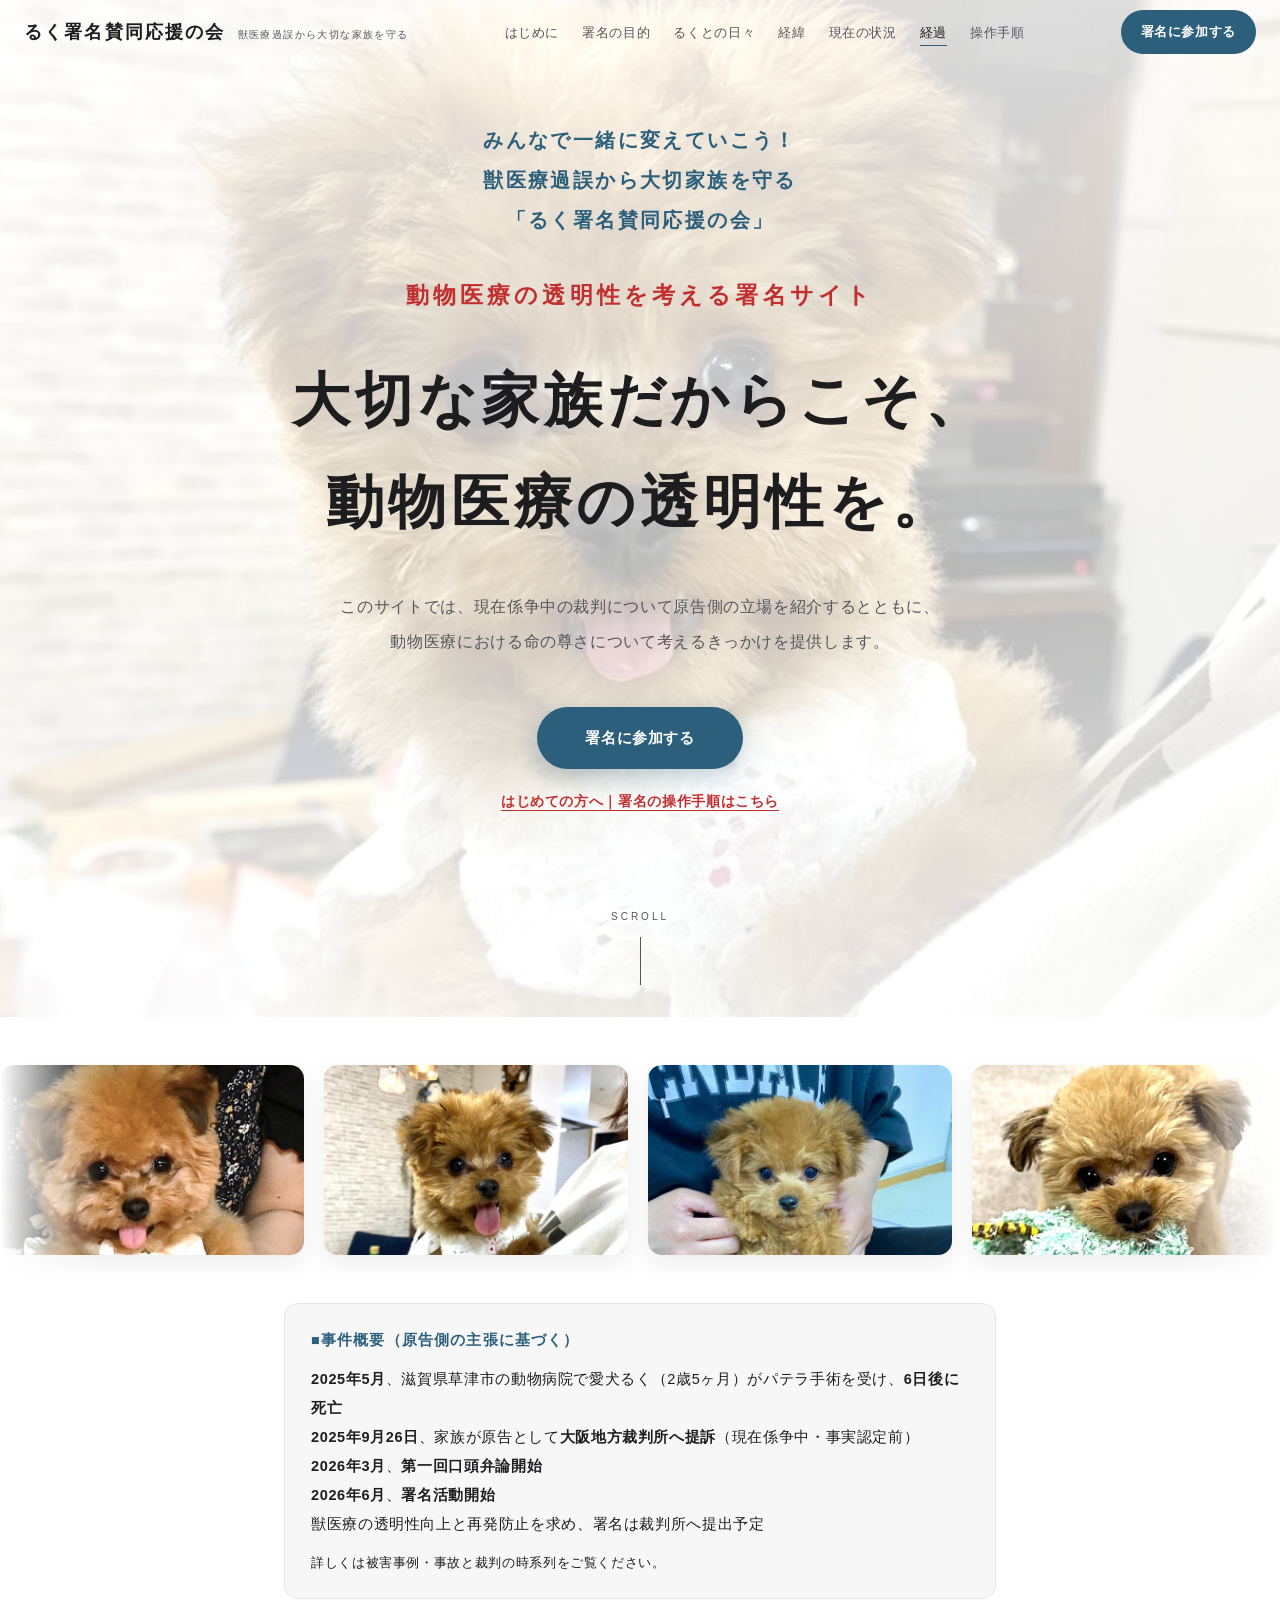
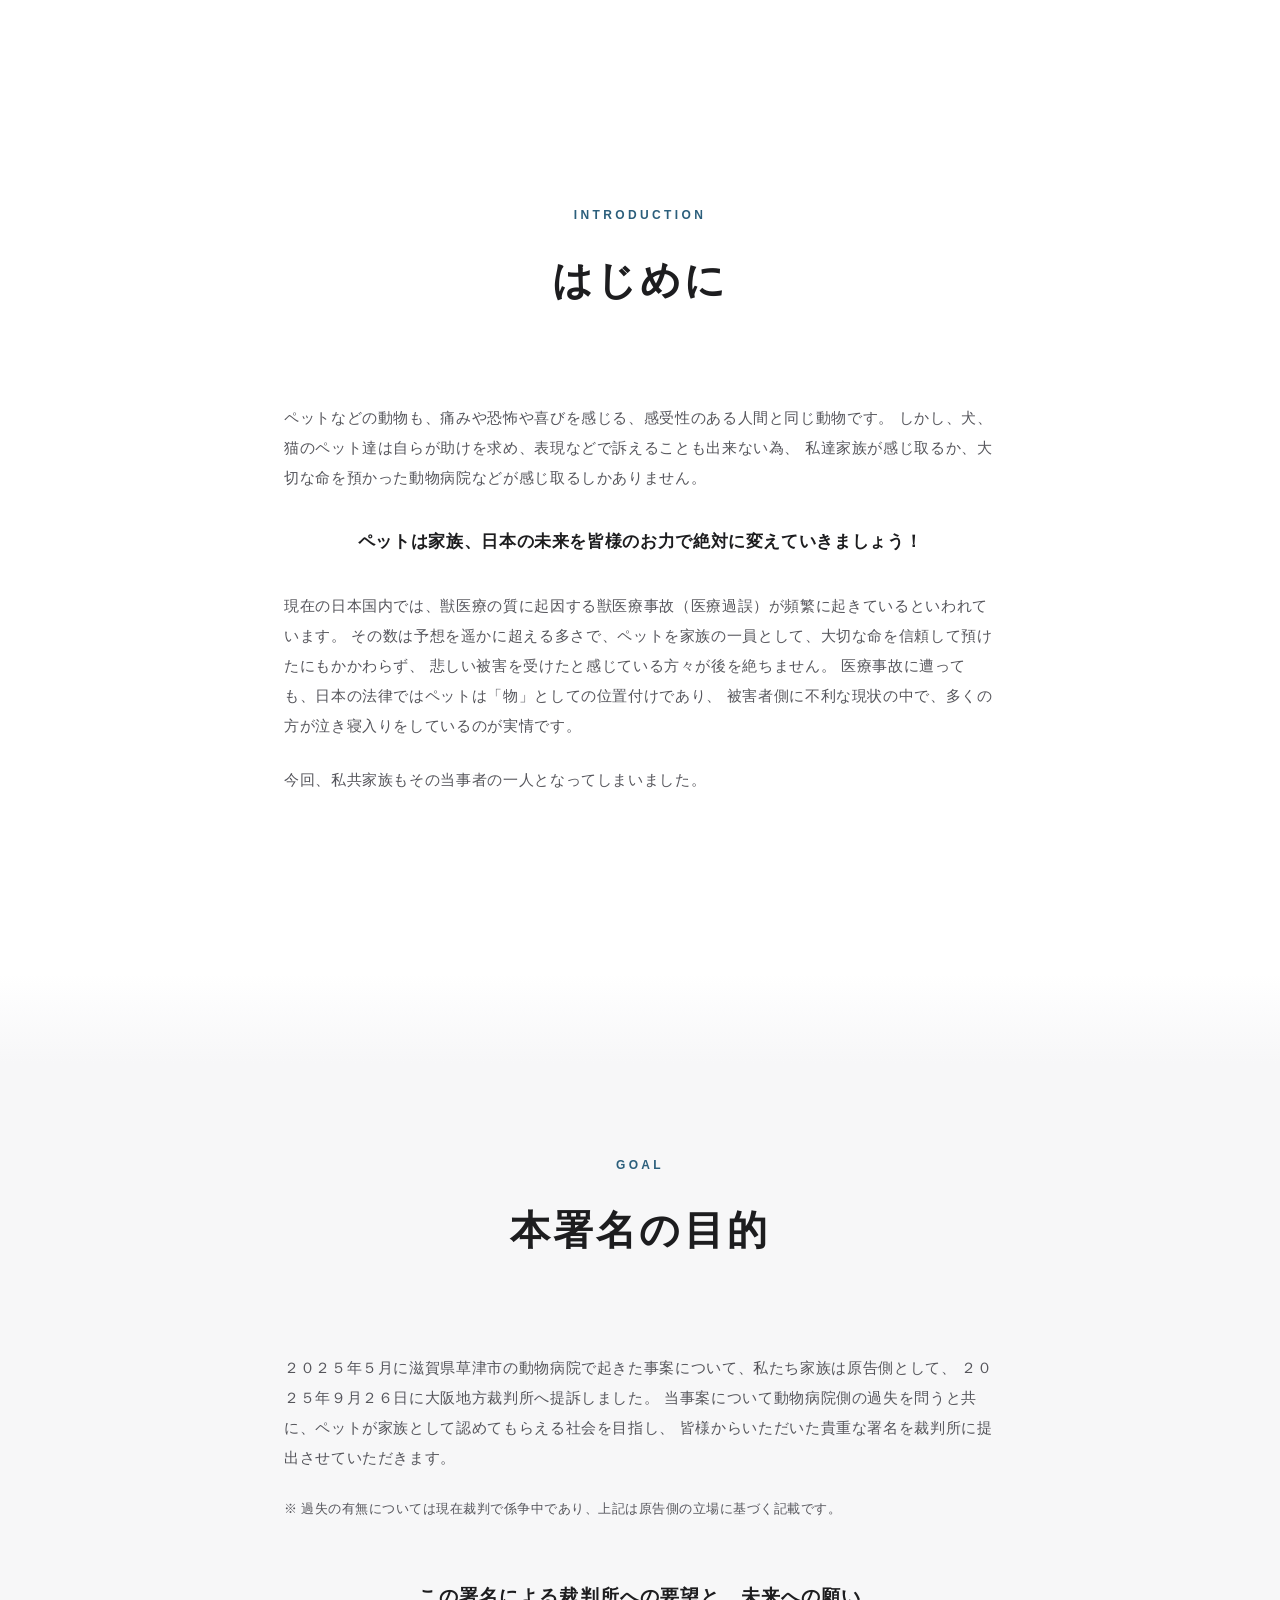
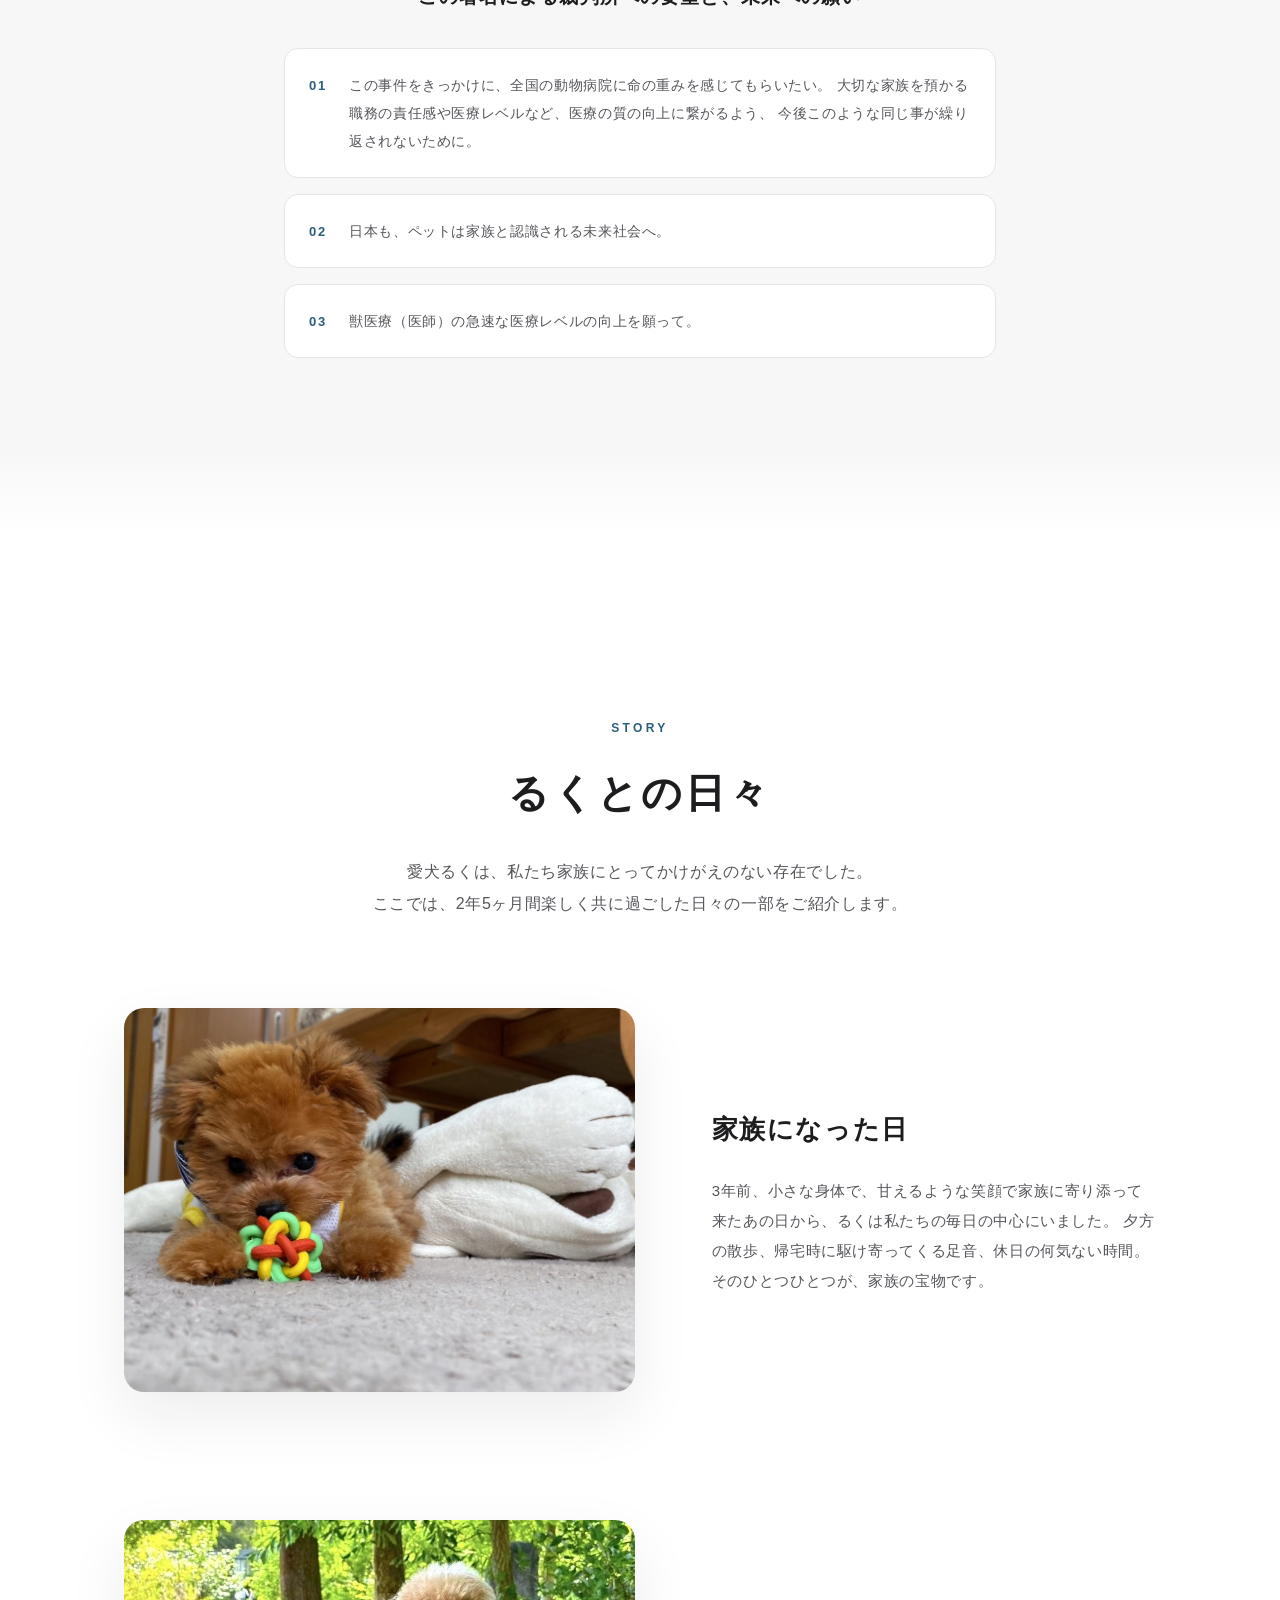
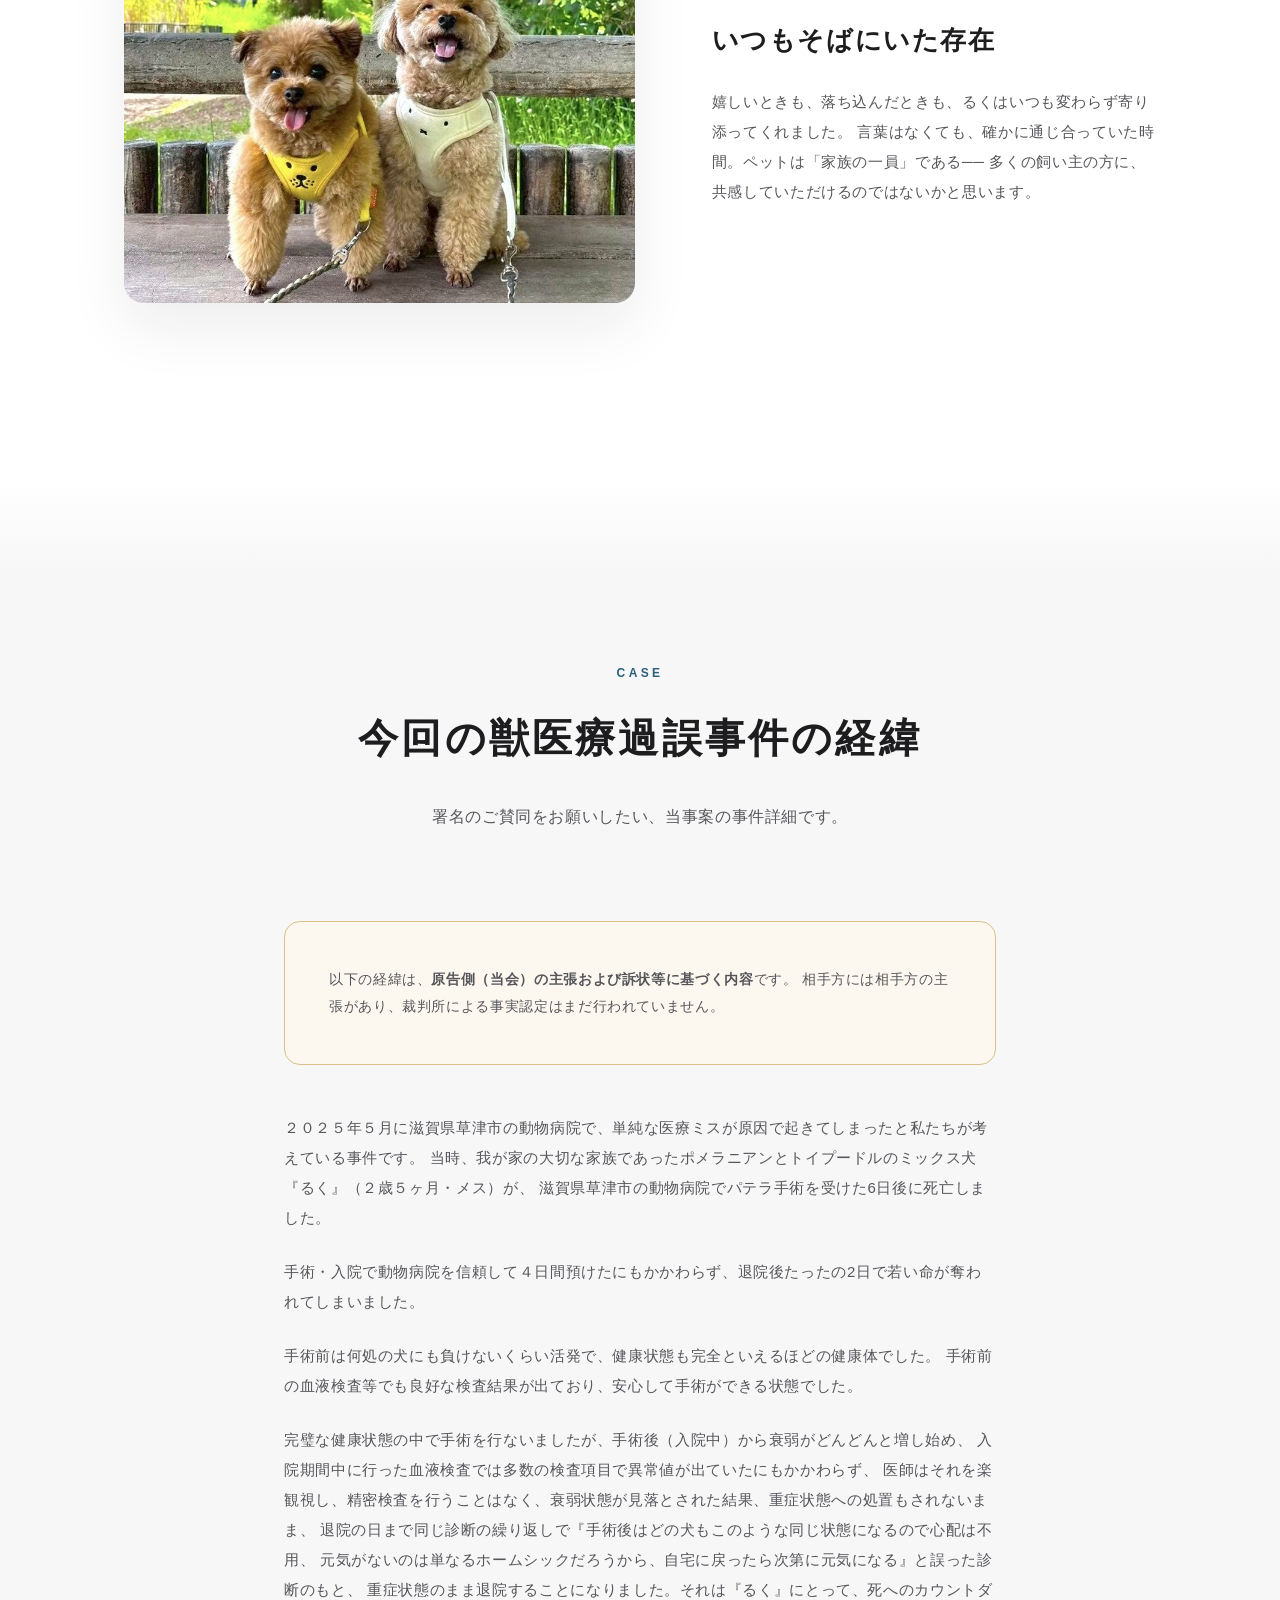
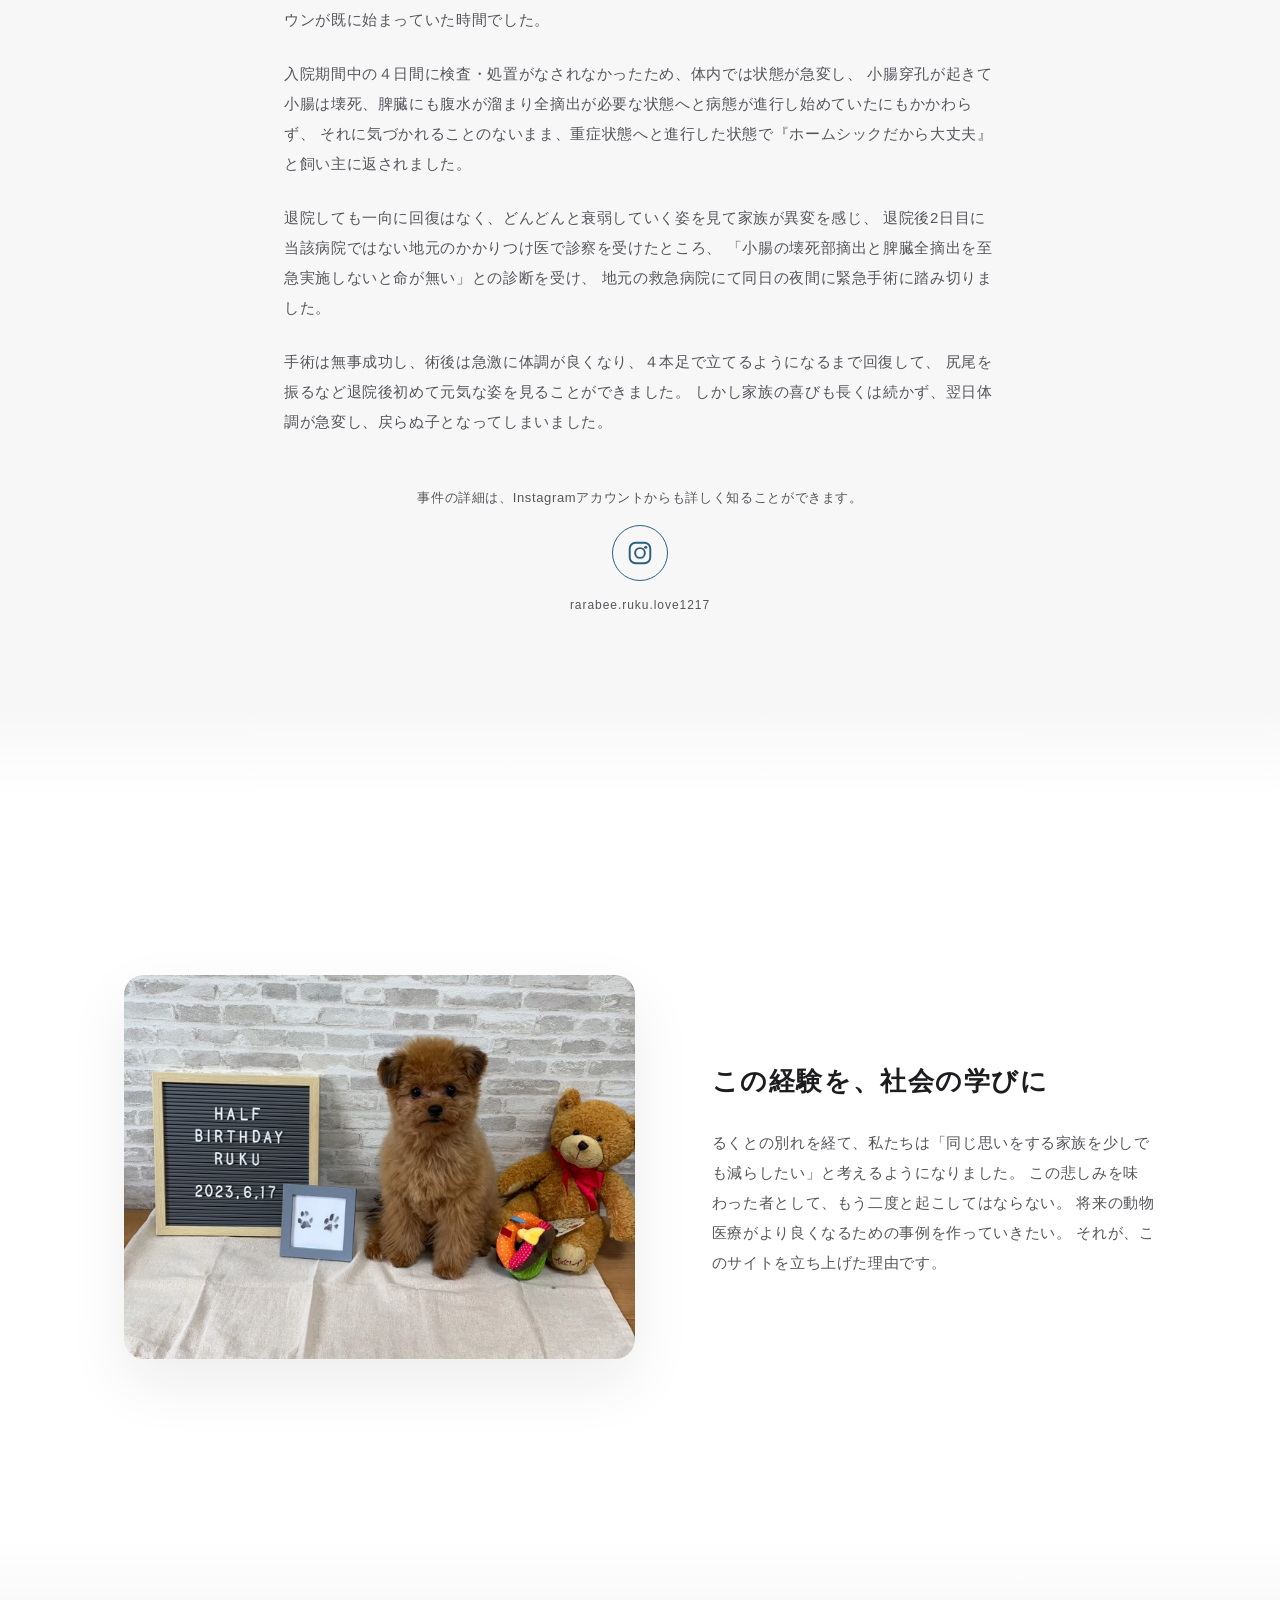
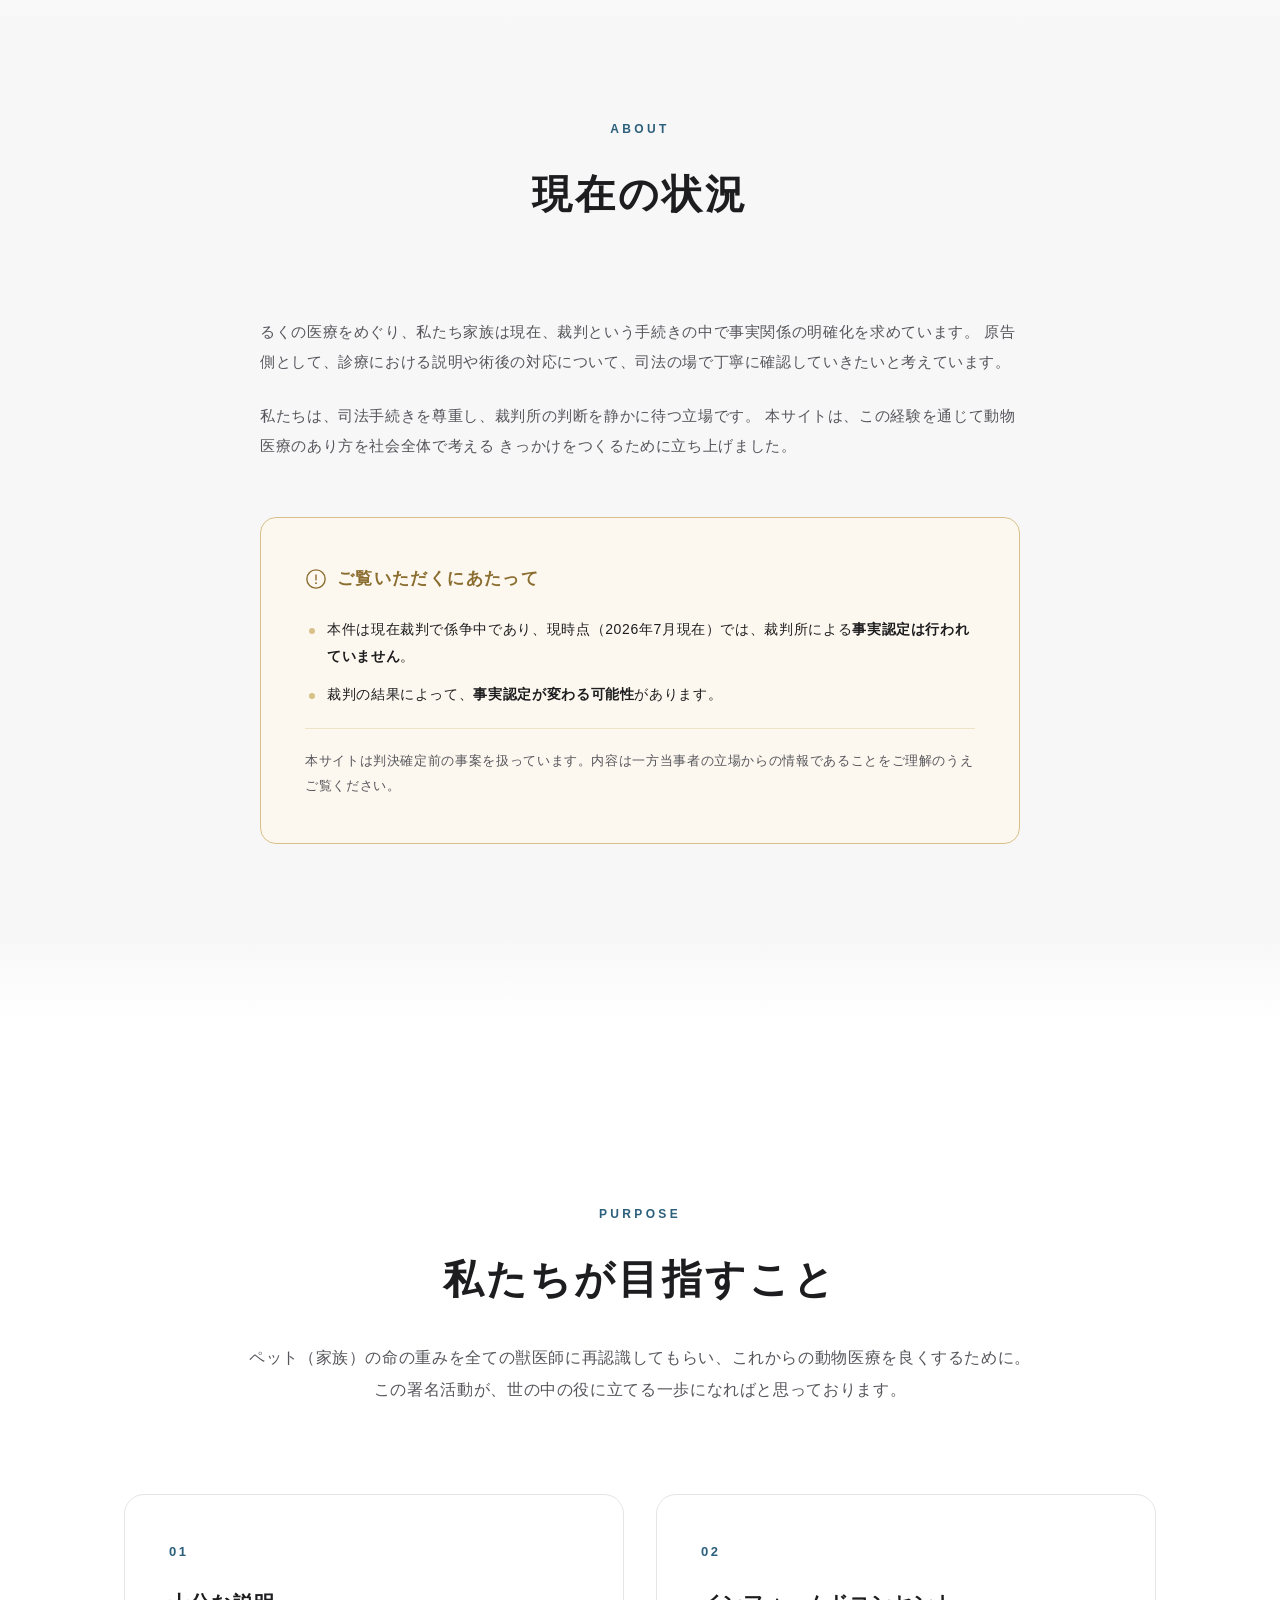
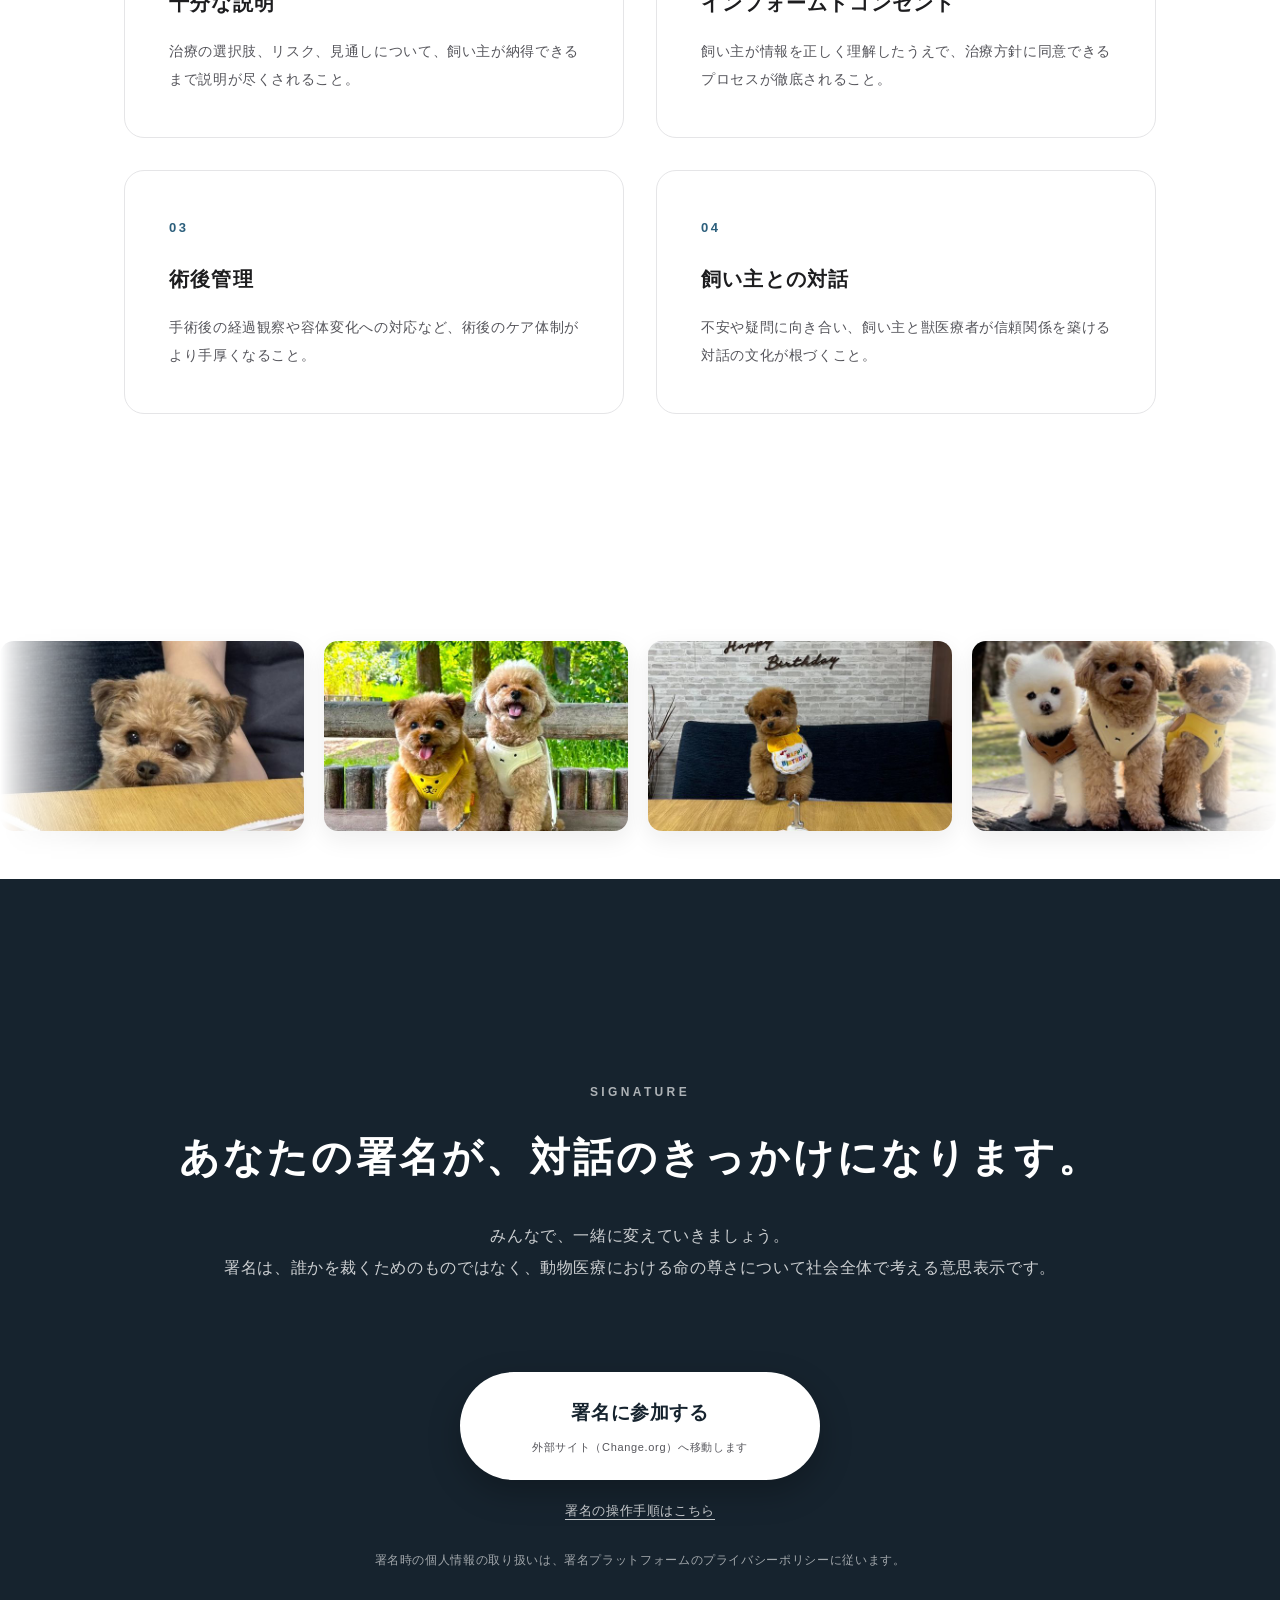
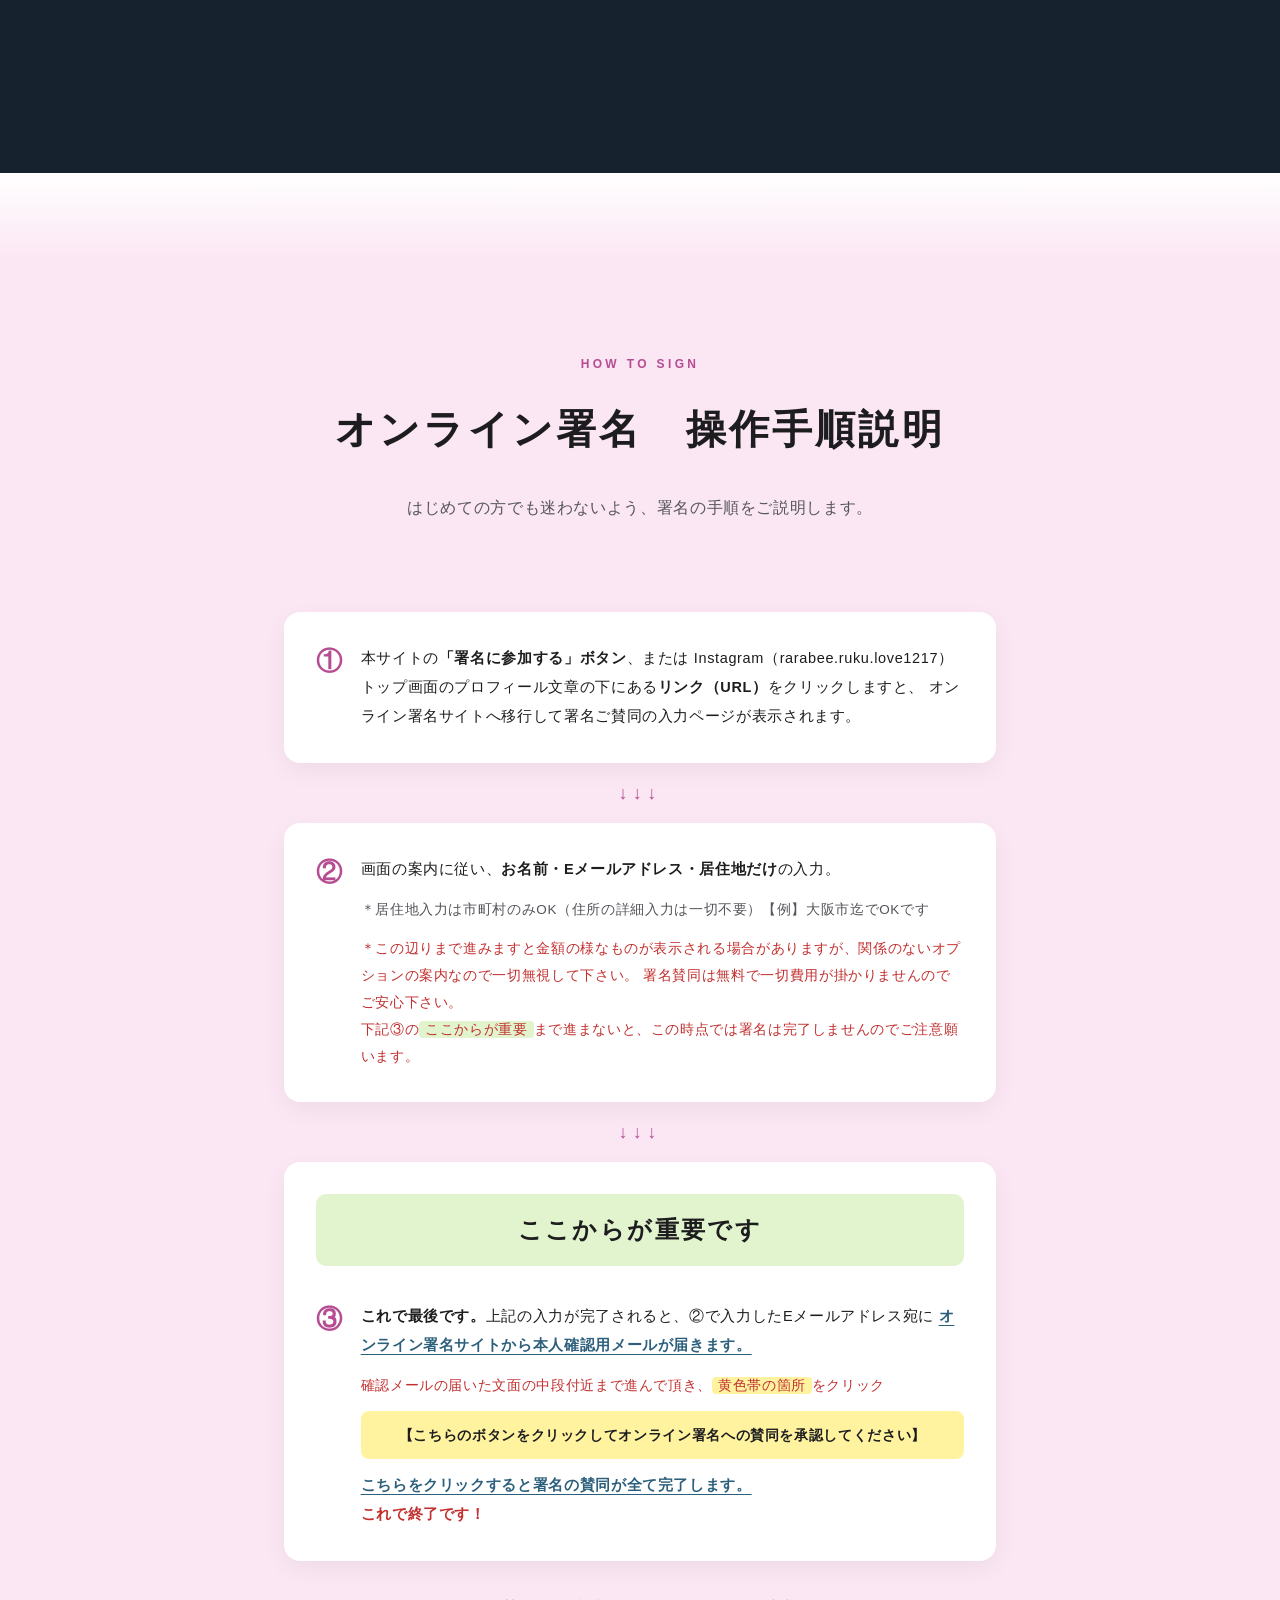
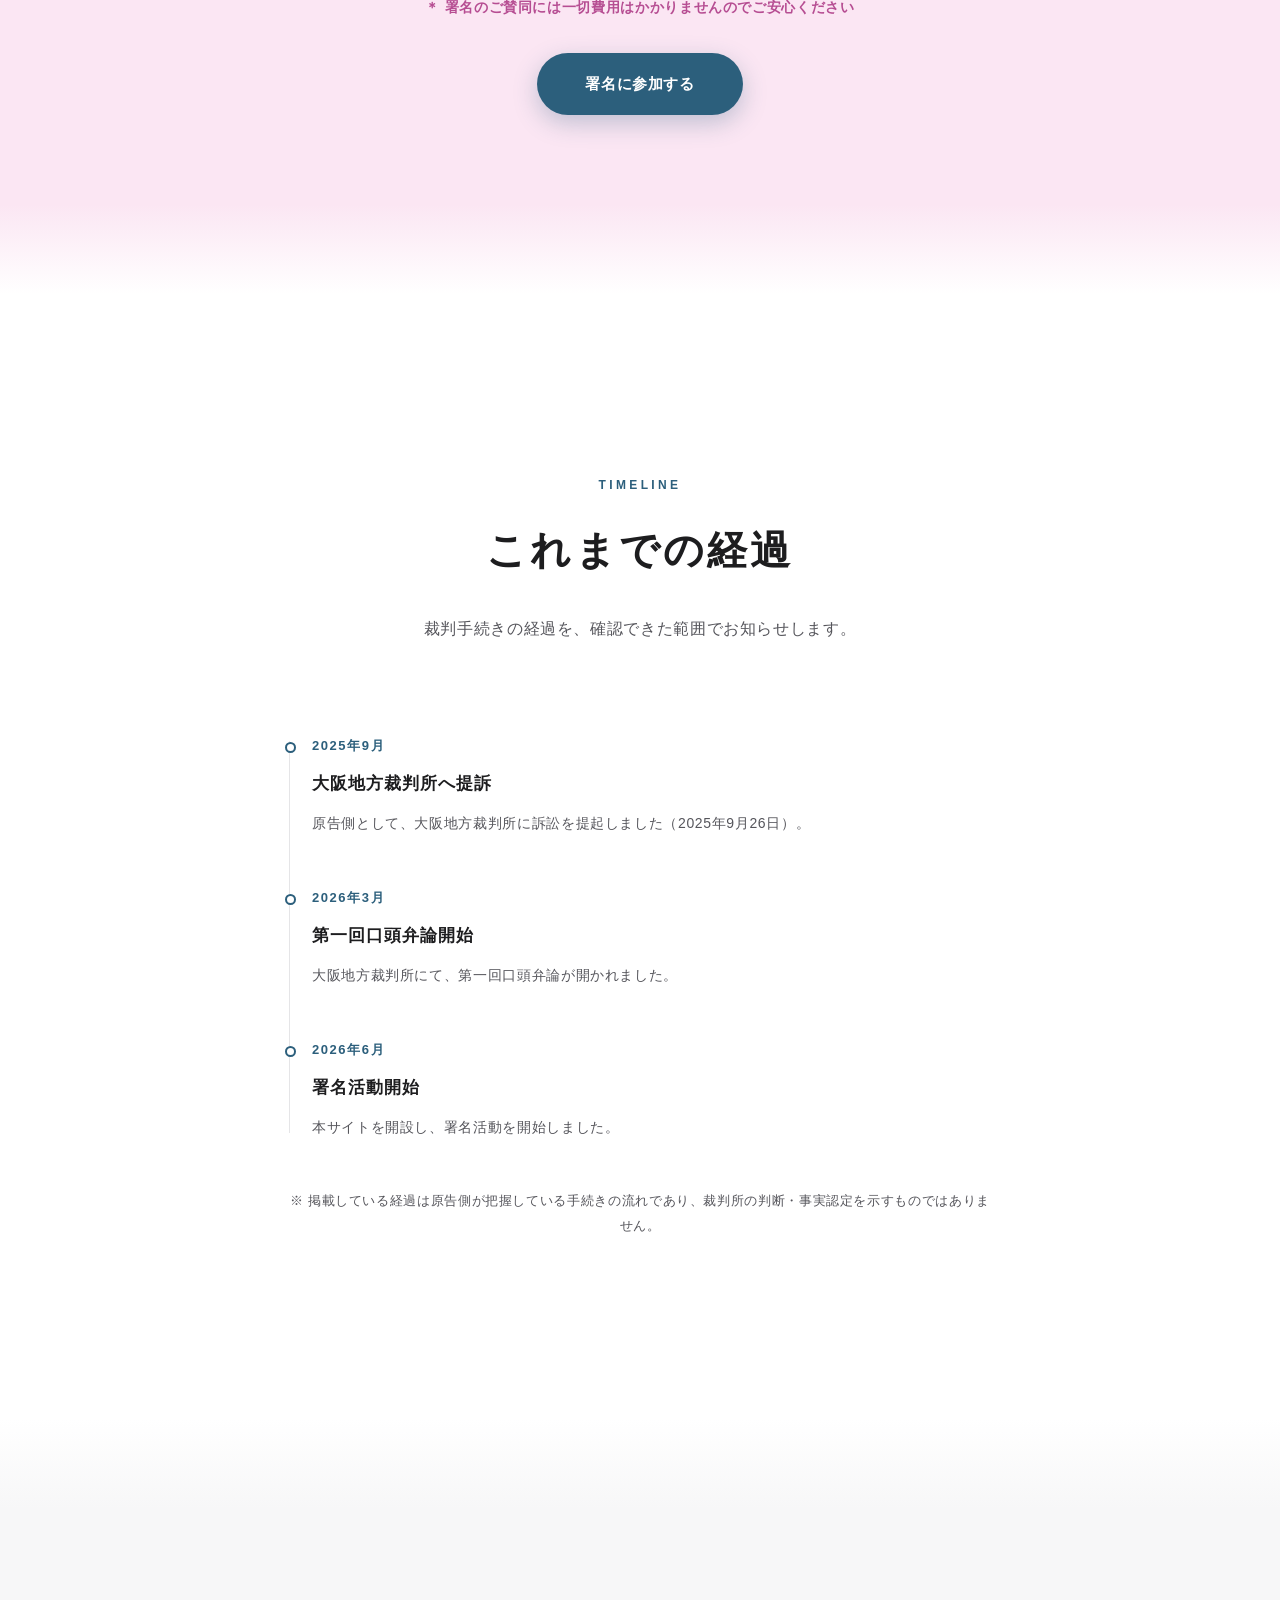
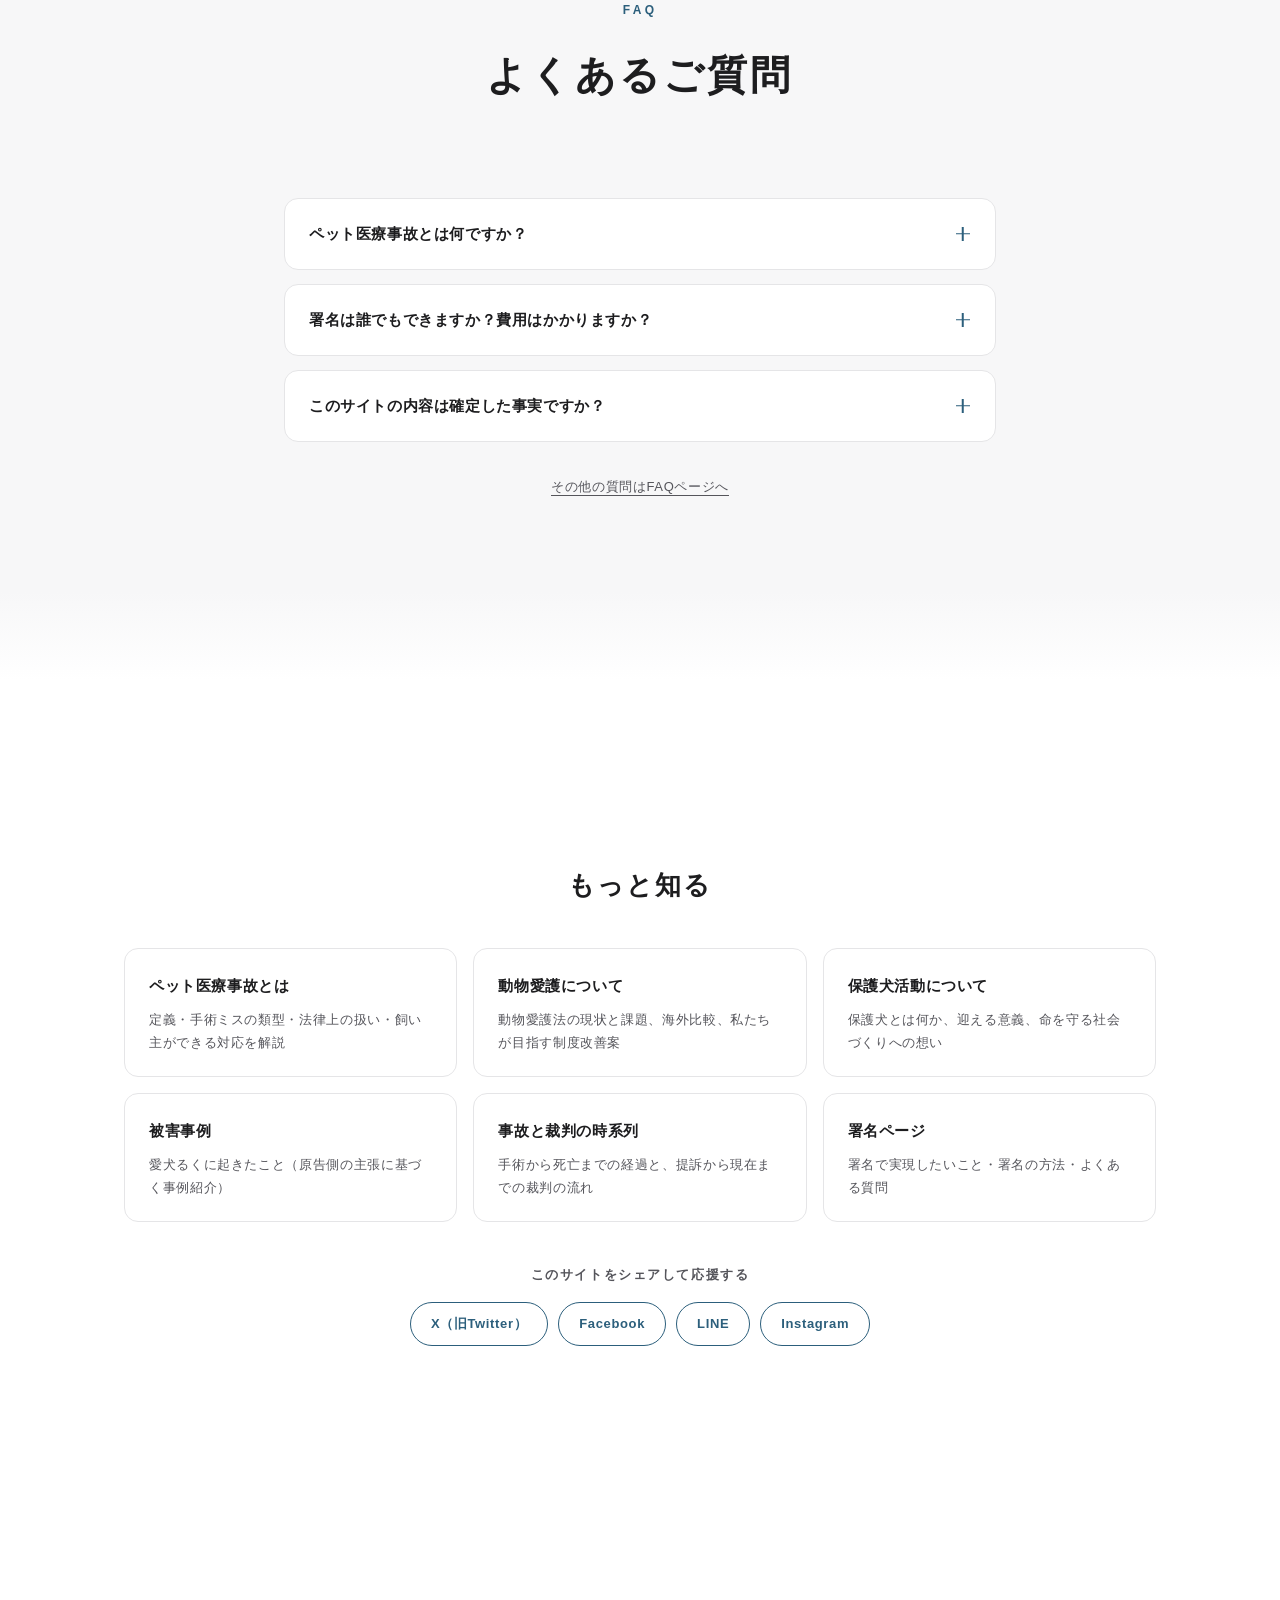
==== commit 4ab230f5: "事件概要に口頭弁論・署名活動開始の2項目を追加、全URLを独自ドメイン(ruku-shomei.org)へ移行 - 事件概要ボックス: 2026年3月 第一回口頭弁論開始 / 2026年6月 署名活動" ====
--- a/index.html
+++ b/index.html
@@ -16,17 +16,17 @@
   <meta property="og:site_name" content="るく署名賛同応援の会｜動物医療の透明性を考える署名サイト">
   <meta property="og:title" content="ペット医療事故で愛犬を亡くしました｜同じ悲劇を繰り返さない署名活動">
   <meta property="og:description" content="動物医療における命の尊さについて考えるきっかけを。現在係争中の裁判について原告側の立場を紹介する署名サイトです（事実認定前の事案です）。">
-  <meta property="og:url" content="https://jiantailanglin266-rgb.github.io/ruku-shomei-lp/">          <!-- TODO: 公開URLに差し替え -->
-  <meta property="og:image" content="https://jiantailanglin266-rgb.github.io/ruku-shomei-lp/images/hero.jpg"> <!-- TODO: OGP画像(1200x630)に差し替え -->
+  <meta property="og:url" content="https://ruku-shomei.org/">          <!-- TODO: 公開URLに差し替え -->
+  <meta property="og:image" content="https://ruku-shomei.org/images/hero.jpg"> <!-- TODO: OGP画像(1200x630)に差し替え -->
   <meta property="og:locale" content="ja_JP">
 
   <!-- Twitter Card -->
   <meta name="twitter:card" content="summary_large_image">
   <meta name="twitter:title" content="ペット医療事故で愛犬を亡くしました｜同じ悲劇を繰り返さない署名活動">
   <meta name="twitter:description" content="動物医療における命の尊さについて考える署名サイト。現在係争中の事案であり、事実認定は行われていません。">
-  <meta name="twitter:image" content="https://jiantailanglin266-rgb.github.io/ruku-shomei-lp/images/hero.jpg"> <!-- TODO -->
-
-  <link rel="canonical" href="https://jiantailanglin266-rgb.github.io/ruku-shomei-lp/"> <!-- TODO -->
+  <meta name="twitter:image" content="https://ruku-shomei.org/images/hero.jpg"> <!-- TODO -->
+
+  <link rel="canonical" href="https://ruku-shomei.org/"> <!-- TODO -->
 
   <!-- ============================================================
        構造化データ（JSON-LD）
@@ -39,10 +39,10 @@
     "@graph": [
       {
         "@type": "Organization",
-        "@id": "https://jiantailanglin266-rgb.github.io/ruku-shomei-lp/#organization",
+        "@id": "https://ruku-shomei.org/#organization",
         "name": "るく署名賛同応援の会",
-        "url": "https://jiantailanglin266-rgb.github.io/ruku-shomei-lp/",
-        "logo": "https://jiantailanglin266-rgb.github.io/ruku-shomei-lp/images/hero.jpg",
+        "url": "https://ruku-shomei.org/",
+        "logo": "https://ruku-shomei.org/images/hero.jpg",
         "description": "獣医療過誤から大切な家族を守ることを目指し、ペット医療事故の再発防止と動物医療の透明性向上を求める署名活動・情報発信を行う会。",
         "sameAs": [
           "https://www.instagram.com/rarabee.ruku.love1217/",
@@ -51,30 +51,30 @@
       },
       {
         "@type": "WebSite",
-        "@id": "https://jiantailanglin266-rgb.github.io/ruku-shomei-lp/#website",
-        "url": "https://jiantailanglin266-rgb.github.io/ruku-shomei-lp/",
+        "@id": "https://ruku-shomei.org/#website",
+        "url": "https://ruku-shomei.org/",
         "name": "るく署名賛同応援の会｜動物医療の透明性を考える署名サイト",
-        "publisher": { "@id": "https://jiantailanglin266-rgb.github.io/ruku-shomei-lp/#organization" },
+        "publisher": { "@id": "https://ruku-shomei.org/#organization" },
         "inLanguage": "ja"
       },
       {
         "@type": "WebPage",
-        "@id": "https://jiantailanglin266-rgb.github.io/ruku-shomei-lp/#webpage",
-        "url": "https://jiantailanglin266-rgb.github.io/ruku-shomei-lp/",
+        "@id": "https://ruku-shomei.org/#webpage",
+        "url": "https://ruku-shomei.org/",
         "name": "ペット医療事故で愛犬を亡くしました｜同じ悲劇を繰り返さない署名活動",
         "description": "ペット医療事故によって大切な家族を失った飼い主による署名活動。事故の実態や動物愛護の制度改善への取り組みを発信し、同じ悲劇を繰り返さない社会を目指す（係争中・事実認定前）。",
-        "isPartOf": { "@id": "https://jiantailanglin266-rgb.github.io/ruku-shomei-lp/#website" },
+        "isPartOf": { "@id": "https://ruku-shomei.org/#website" },
         "inLanguage": "ja"
       },
       {
         "@type": "BreadcrumbList",
-        "@id": "https://jiantailanglin266-rgb.github.io/ruku-shomei-lp/#breadcrumb",
+        "@id": "https://ruku-shomei.org/#breadcrumb",
         "itemListElement": [
           {
             "@type": "ListItem",
             "position": 1,
             "name": "ホーム",
-            "item": "https://jiantailanglin266-rgb.github.io/ruku-shomei-lp/"
+            "item": "https://ruku-shomei.org/"
           }
         ]
       }
@@ -200,7 +200,9 @@
           <ul>
             <li><strong>2025年5月</strong>、滋賀県草津市の動物病院で愛犬るく（2歳5ヶ月）がパテラ手術を受け、<strong>6日後に死亡</strong></li>
             <li><strong>2025年9月26日</strong>、家族が原告として<strong>大阪地方裁判所へ提訴</strong>（現在係争中・事実認定前）</li>
-            <li>獣医療の透明性向上と再発防止を求め、<strong>署名活動</strong>を実施中。署名は裁判所へ提出予定</li>
+            <li><strong>2026年3月</strong>、<strong>第一回口頭弁論開始</strong></li>
+            <li><strong>2026年6月</strong>、<strong>署名活動開始</strong></li>
+            <li>獣医療の透明性向上と再発防止を求め、署名は裁判所へ提出予定</li>
           </ul>
           <p style="margin-top: 12px; font-size: 12.5px;">
             詳しくは<a href="higai-jirei/">被害事例</a>・<a href="jiko-keii/">事故と裁判の時系列</a>をご覧ください。
@@ -795,9 +797,9 @@
         <div class="share js-fade">
           <p class="share__title">このサイトをシェアして応援する</p>
           <ul class="share__list">
-            <li class="share__item"><a class="share__link" href="https://twitter.com/intent/tweet?url=https%3A%2F%2Fjiantailanglin266-rgb.github.io%2Fruku-shomei-lp%2F&text=%E3%83%9A%E3%83%83%E3%83%88%E5%8C%BB%E7%99%82%E4%BA%8B%E6%95%85%E3%81%A7%E6%84%9B%E7%8A%AC%E3%82%92%E4%BA%A1%E3%81%8F%E3%81%97%E3%81%BE%E3%81%97%E3%81%9F%EF%BD%9C%E5%90%8C%E3%81%98%E6%82%B2%E5%8A%87%E3%82%92%E7%B9%B0%E3%82%8A%E8%BF%94%E3%81%95%E3%81%AA%E3%81%84%E7%BD%B2%E5%90%8D%E6%B4%BB%E5%8B%95" target="_blank" rel="noopener noreferrer">X（旧Twitter）</a></li>
-            <li class="share__item"><a class="share__link" href="https://www.facebook.com/sharer/sharer.php?u=https%3A%2F%2Fjiantailanglin266-rgb.github.io%2Fruku-shomei-lp%2F" target="_blank" rel="noopener noreferrer">Facebook</a></li>
-            <li class="share__item"><a class="share__link" href="https://social-plugins.line.me/lineit/share?url=https%3A%2F%2Fjiantailanglin266-rgb.github.io%2Fruku-shomei-lp%2F" target="_blank" rel="noopener noreferrer">LINE</a></li>
+            <li class="share__item"><a class="share__link" href="https://twitter.com/intent/tweet?url=https%3A%2F%2Fruku-shomei.org%2F&text=%E3%83%9A%E3%83%83%E3%83%88%E5%8C%BB%E7%99%82%E4%BA%8B%E6%95%85%E3%81%A7%E6%84%9B%E7%8A%AC%E3%82%92%E4%BA%A1%E3%81%8F%E3%81%97%E3%81%BE%E3%81%97%E3%81%9F%EF%BD%9C%E5%90%8C%E3%81%98%E6%82%B2%E5%8A%87%E3%82%92%E7%B9%B0%E3%82%8A%E8%BF%94%E3%81%95%E3%81%AA%E3%81%84%E7%BD%B2%E5%90%8D%E6%B4%BB%E5%8B%95" target="_blank" rel="noopener noreferrer">X（旧Twitter）</a></li>
+            <li class="share__item"><a class="share__link" href="https://www.facebook.com/sharer/sharer.php?u=https%3A%2F%2Fruku-shomei.org%2F" target="_blank" rel="noopener noreferrer">Facebook</a></li>
+            <li class="share__item"><a class="share__link" href="https://social-plugins.line.me/lineit/share?url=https%3A%2F%2Fruku-shomei.org%2F" target="_blank" rel="noopener noreferrer">LINE</a></li>
             <li class="share__item"><a class="share__link" href="https://www.instagram.com/rarabee.ruku.love1217/" target="_blank" rel="noopener noreferrer">Instagram</a></li>
           </ul>
         </div>
